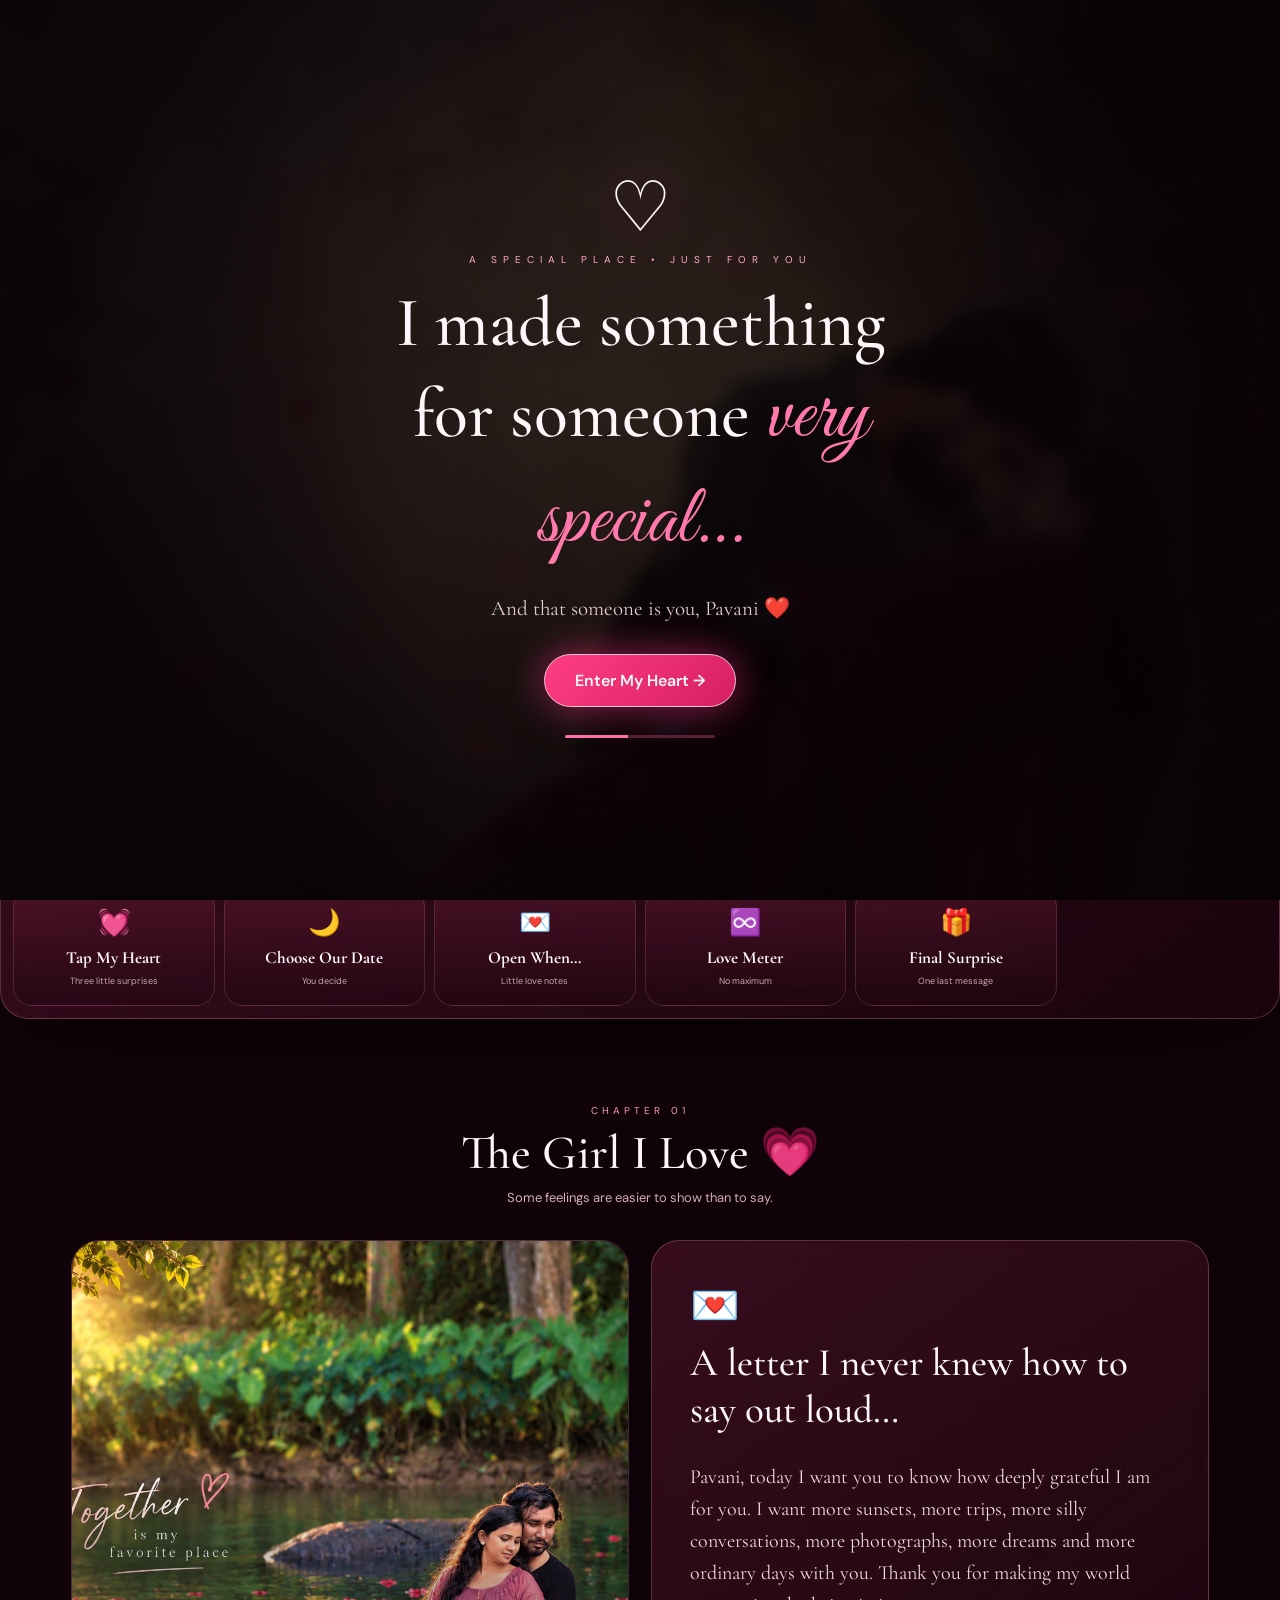
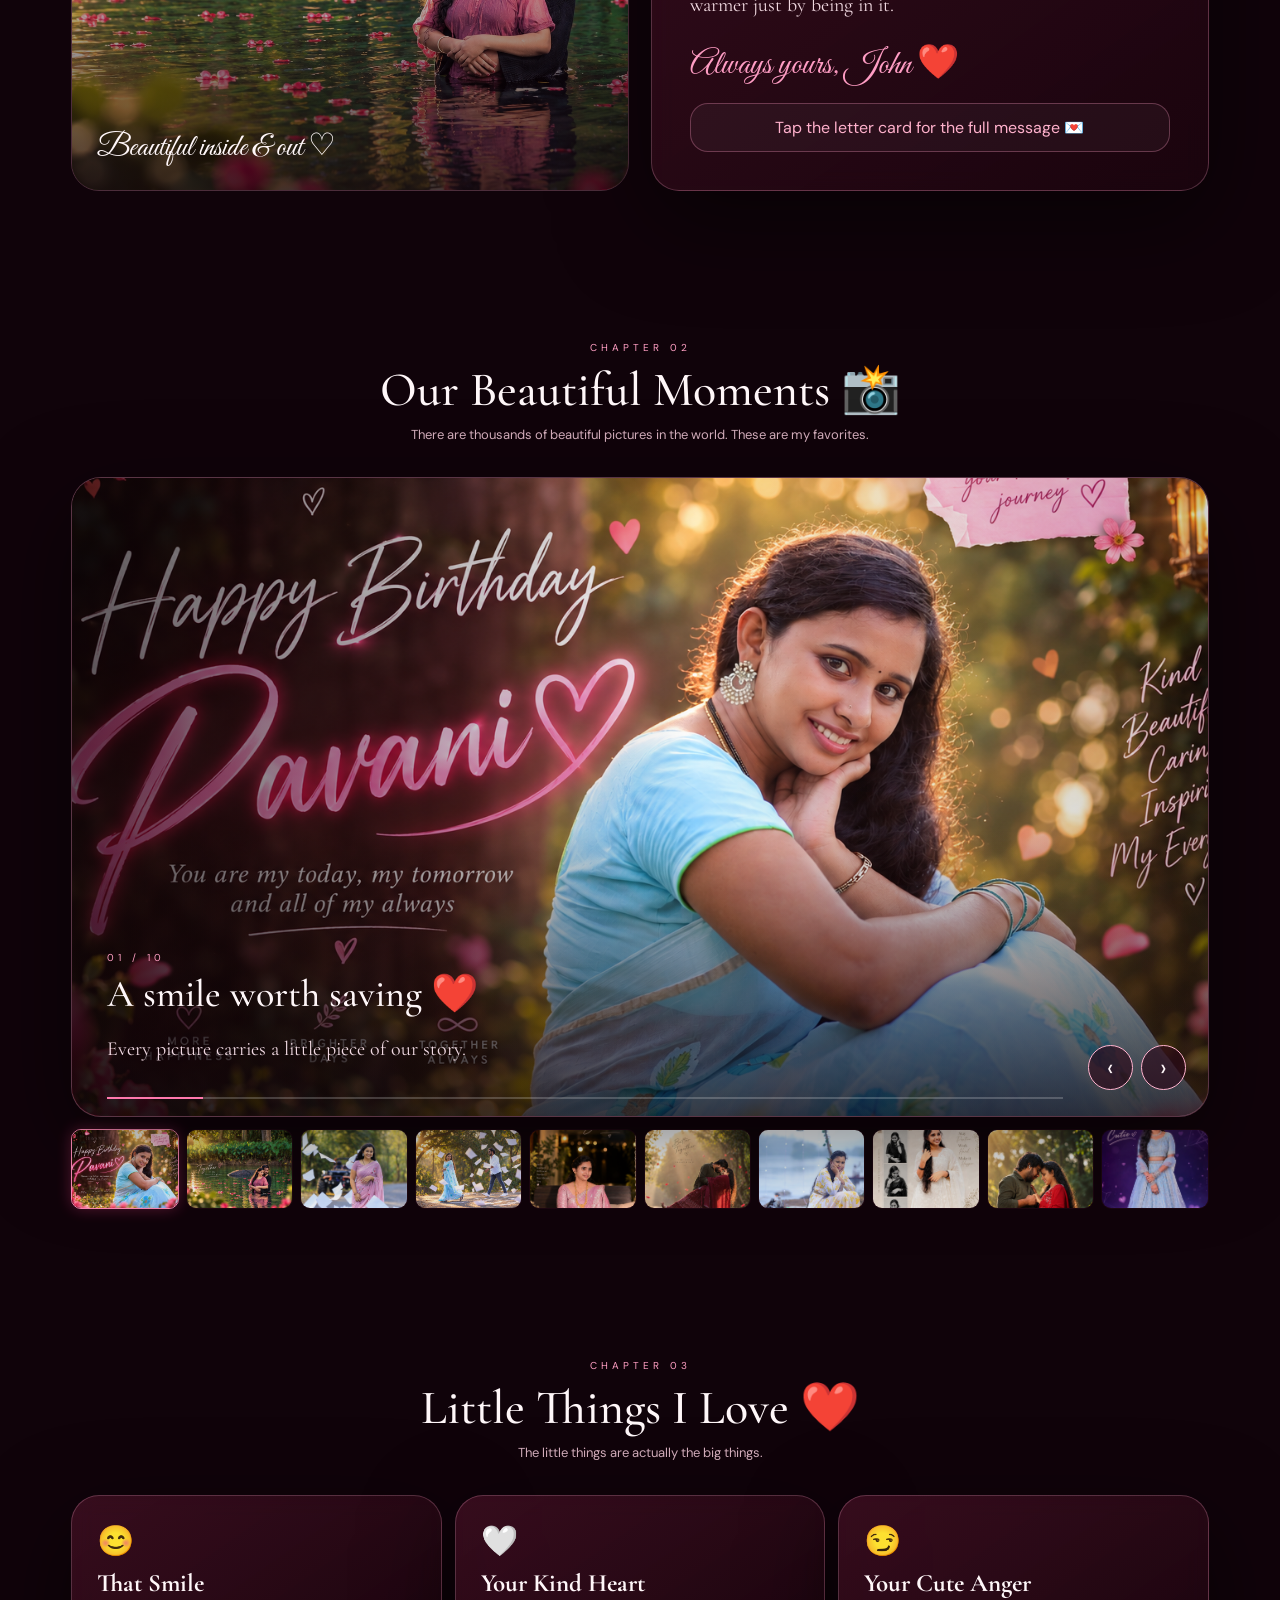
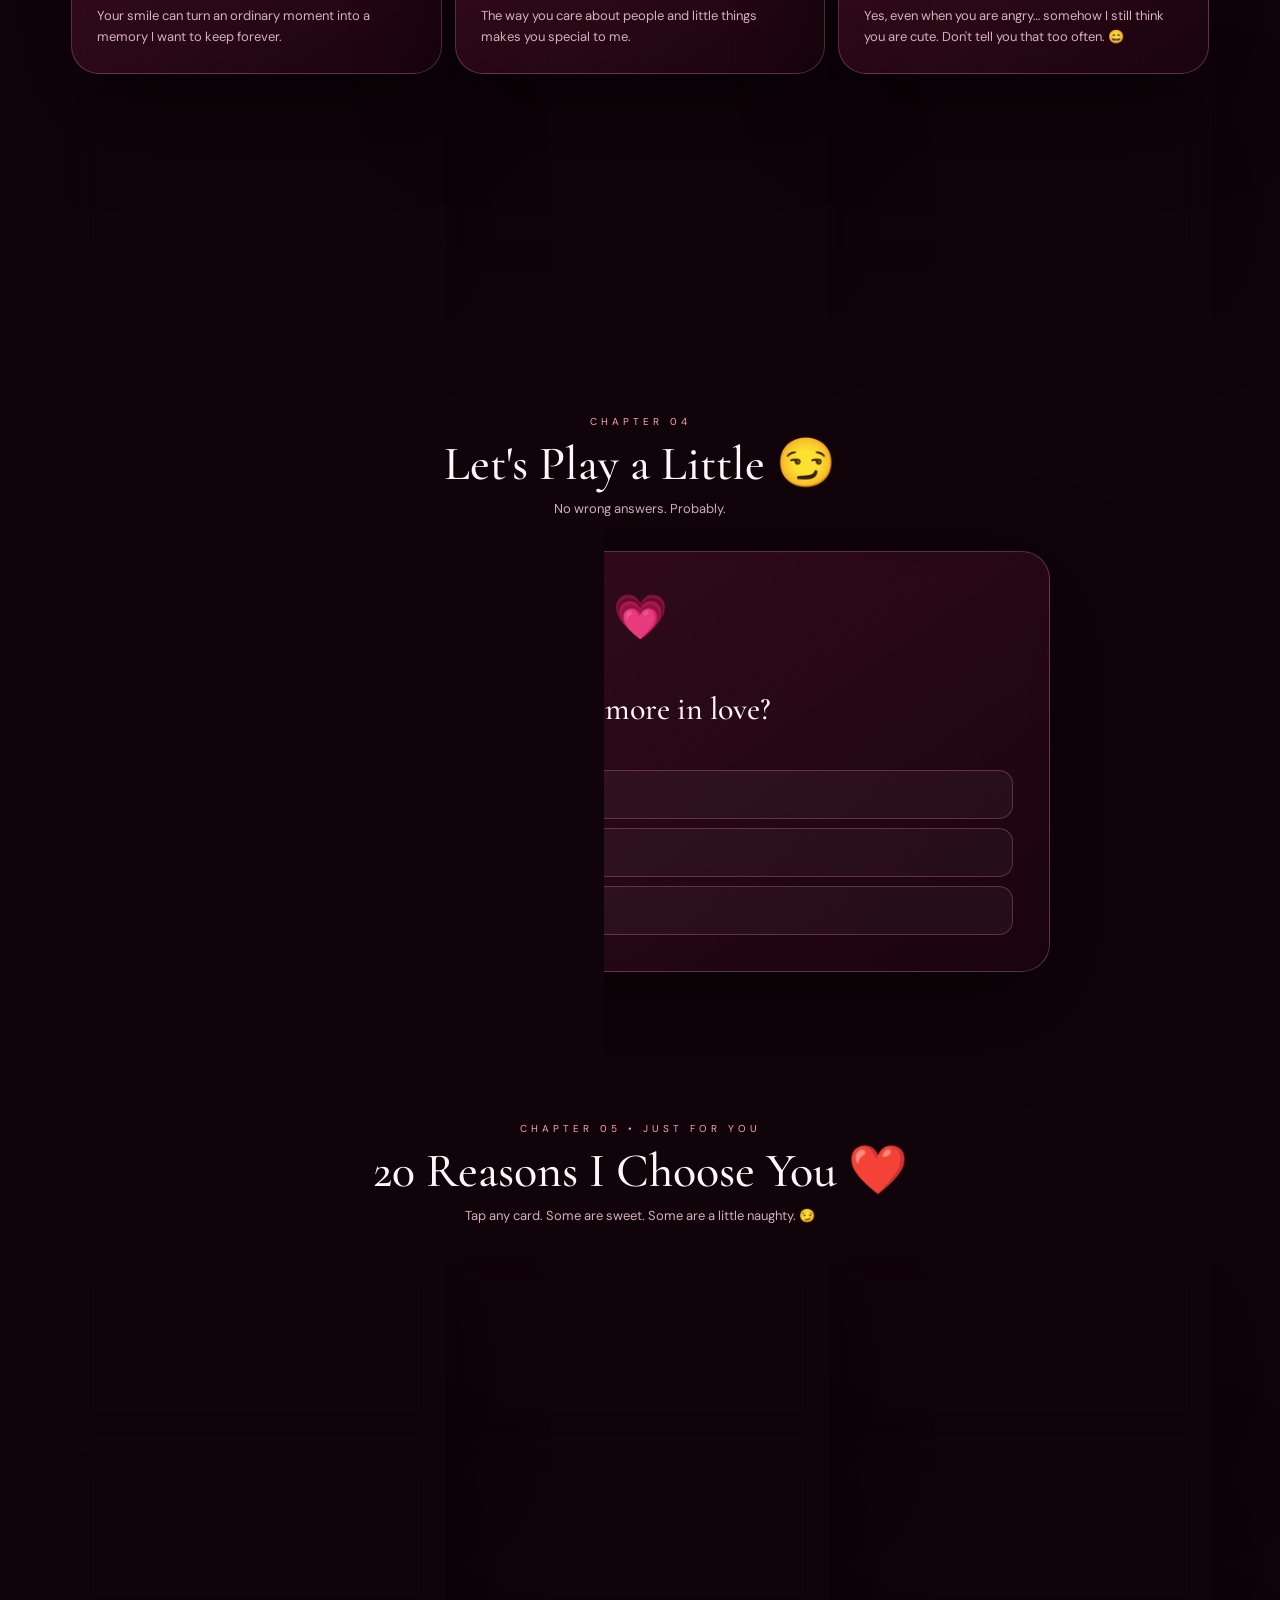
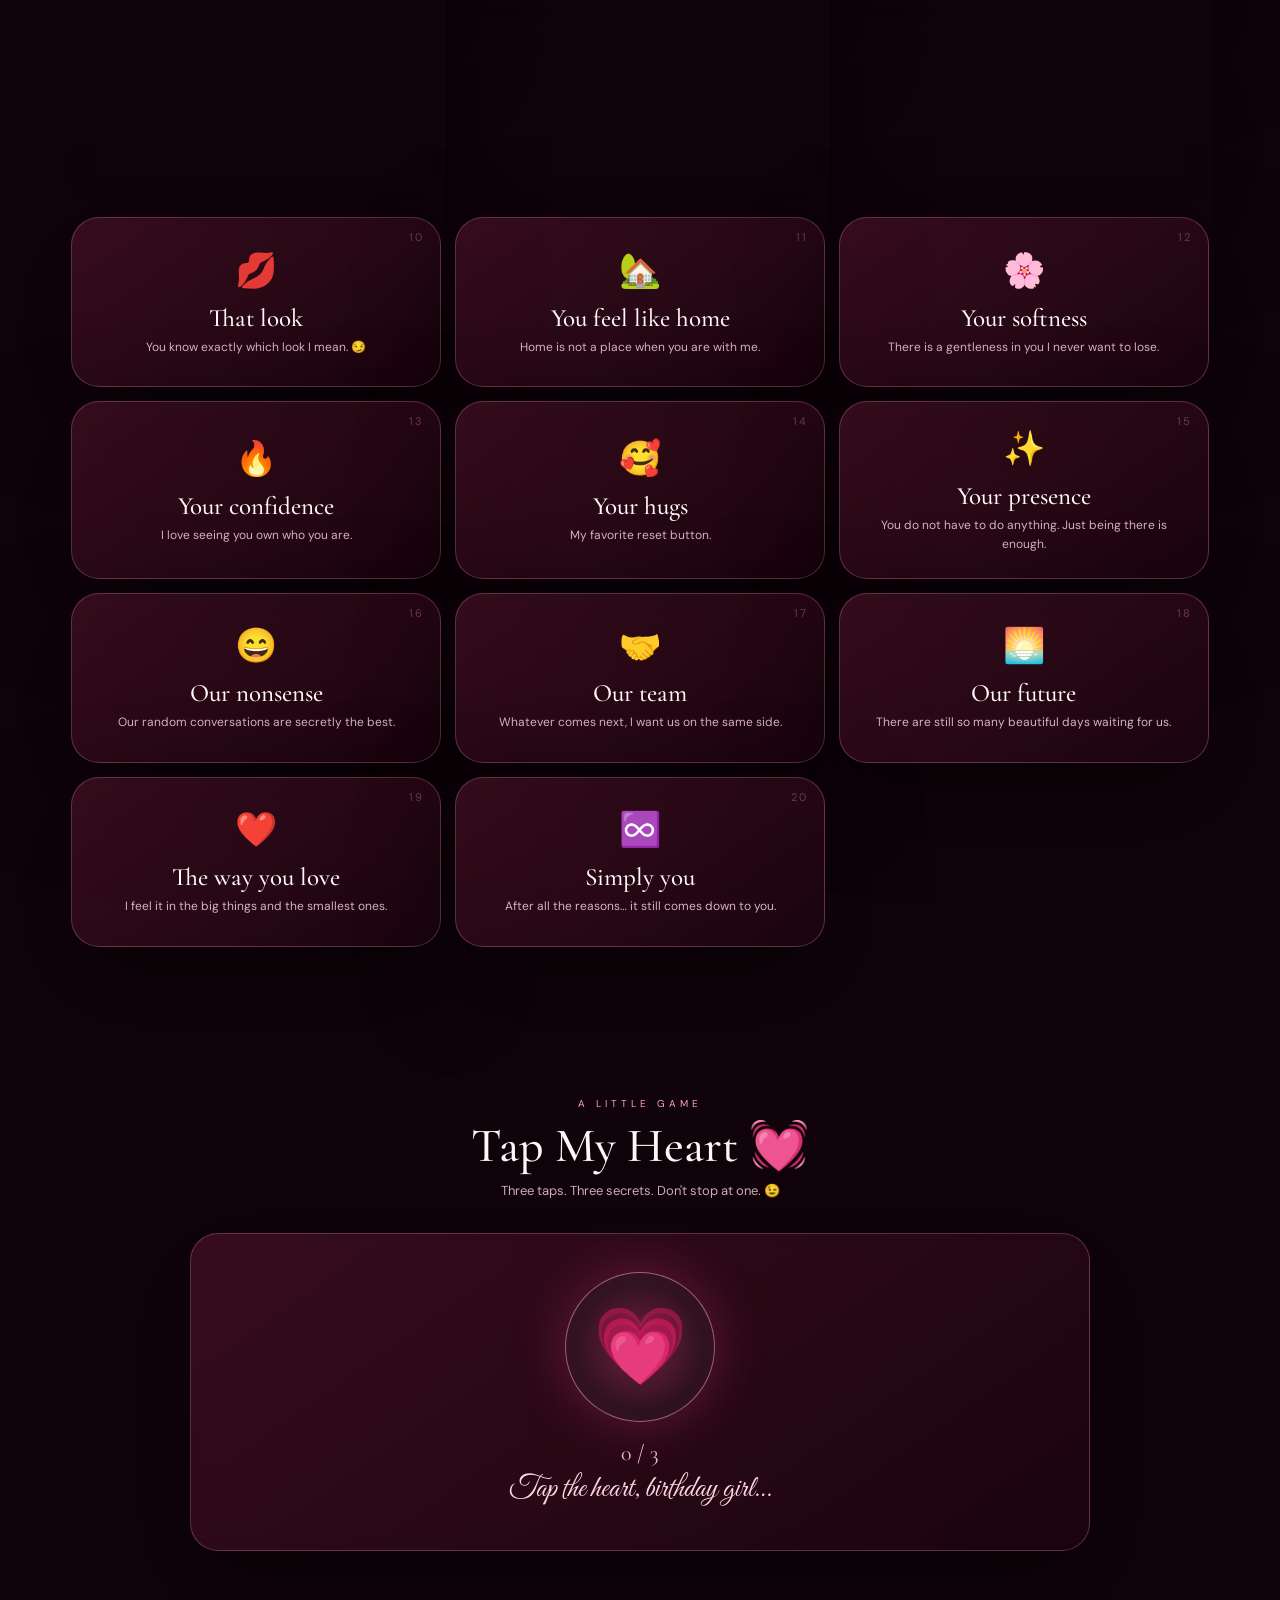
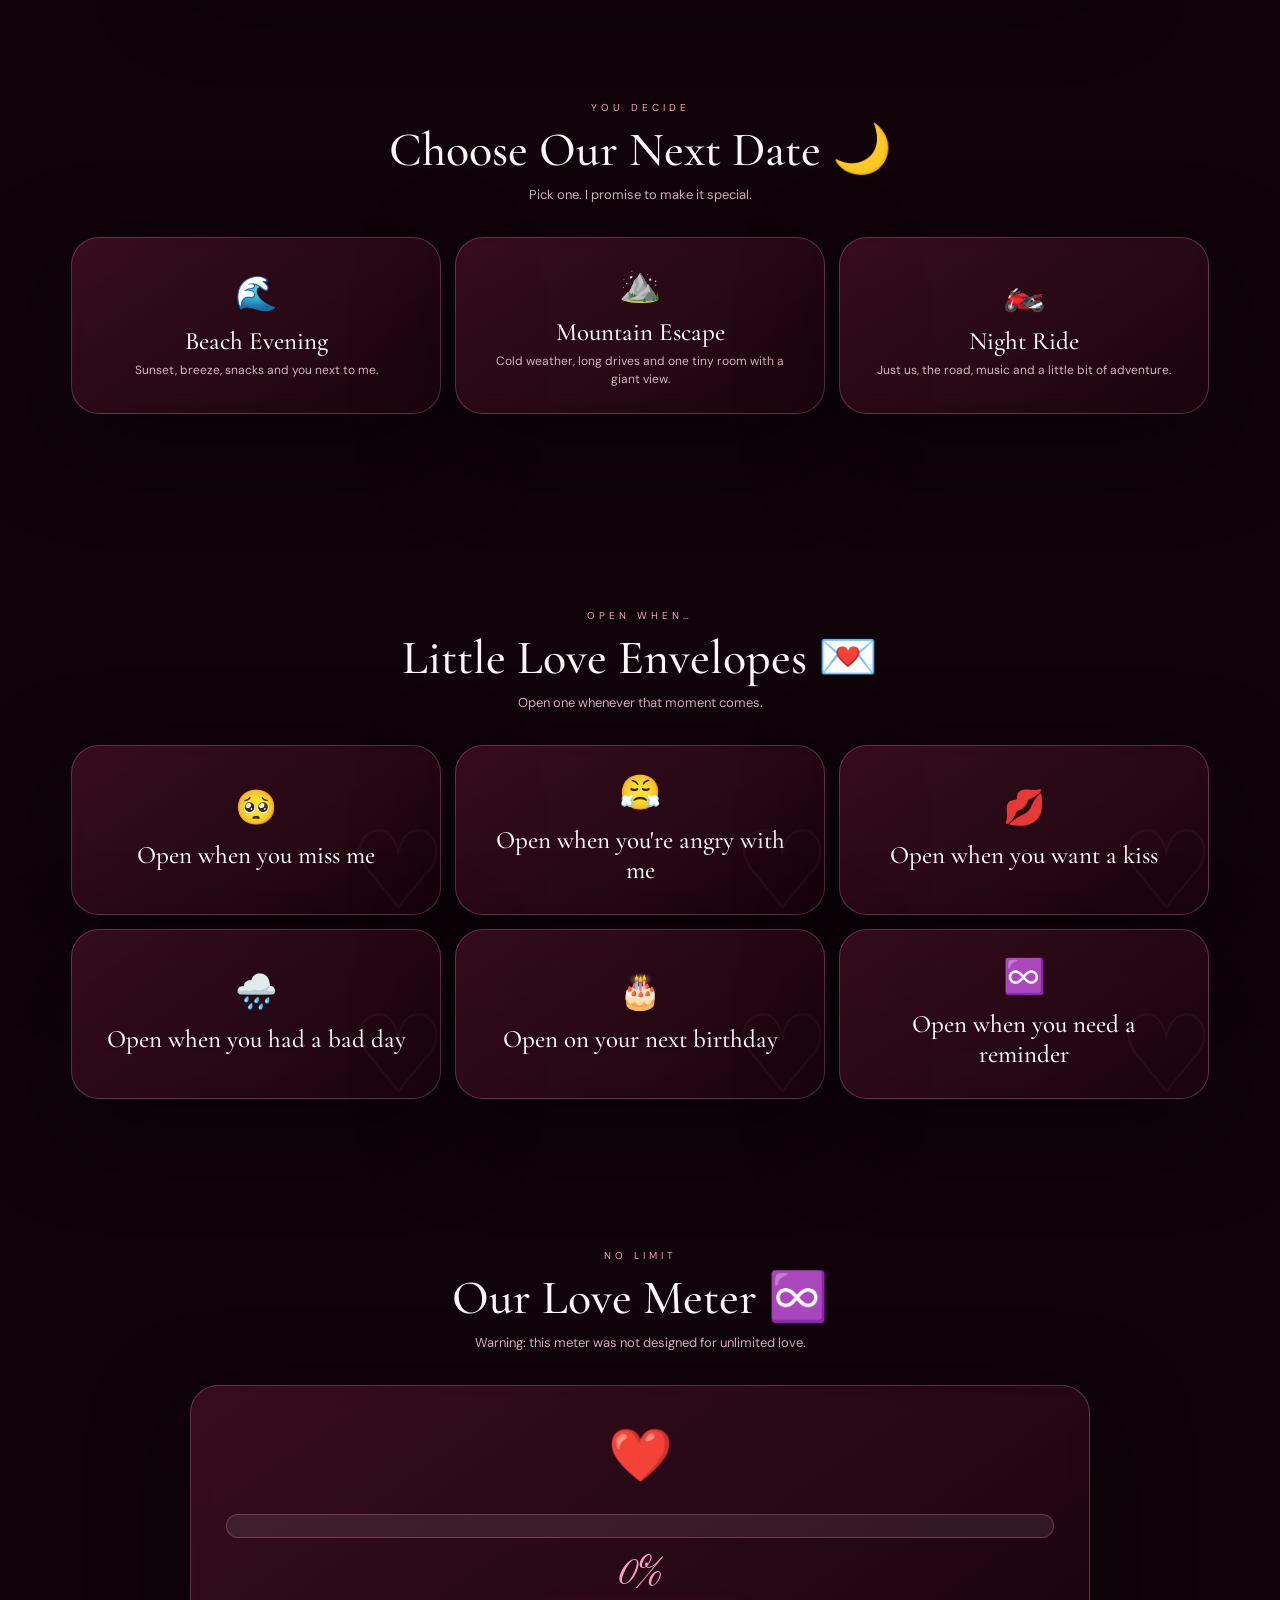
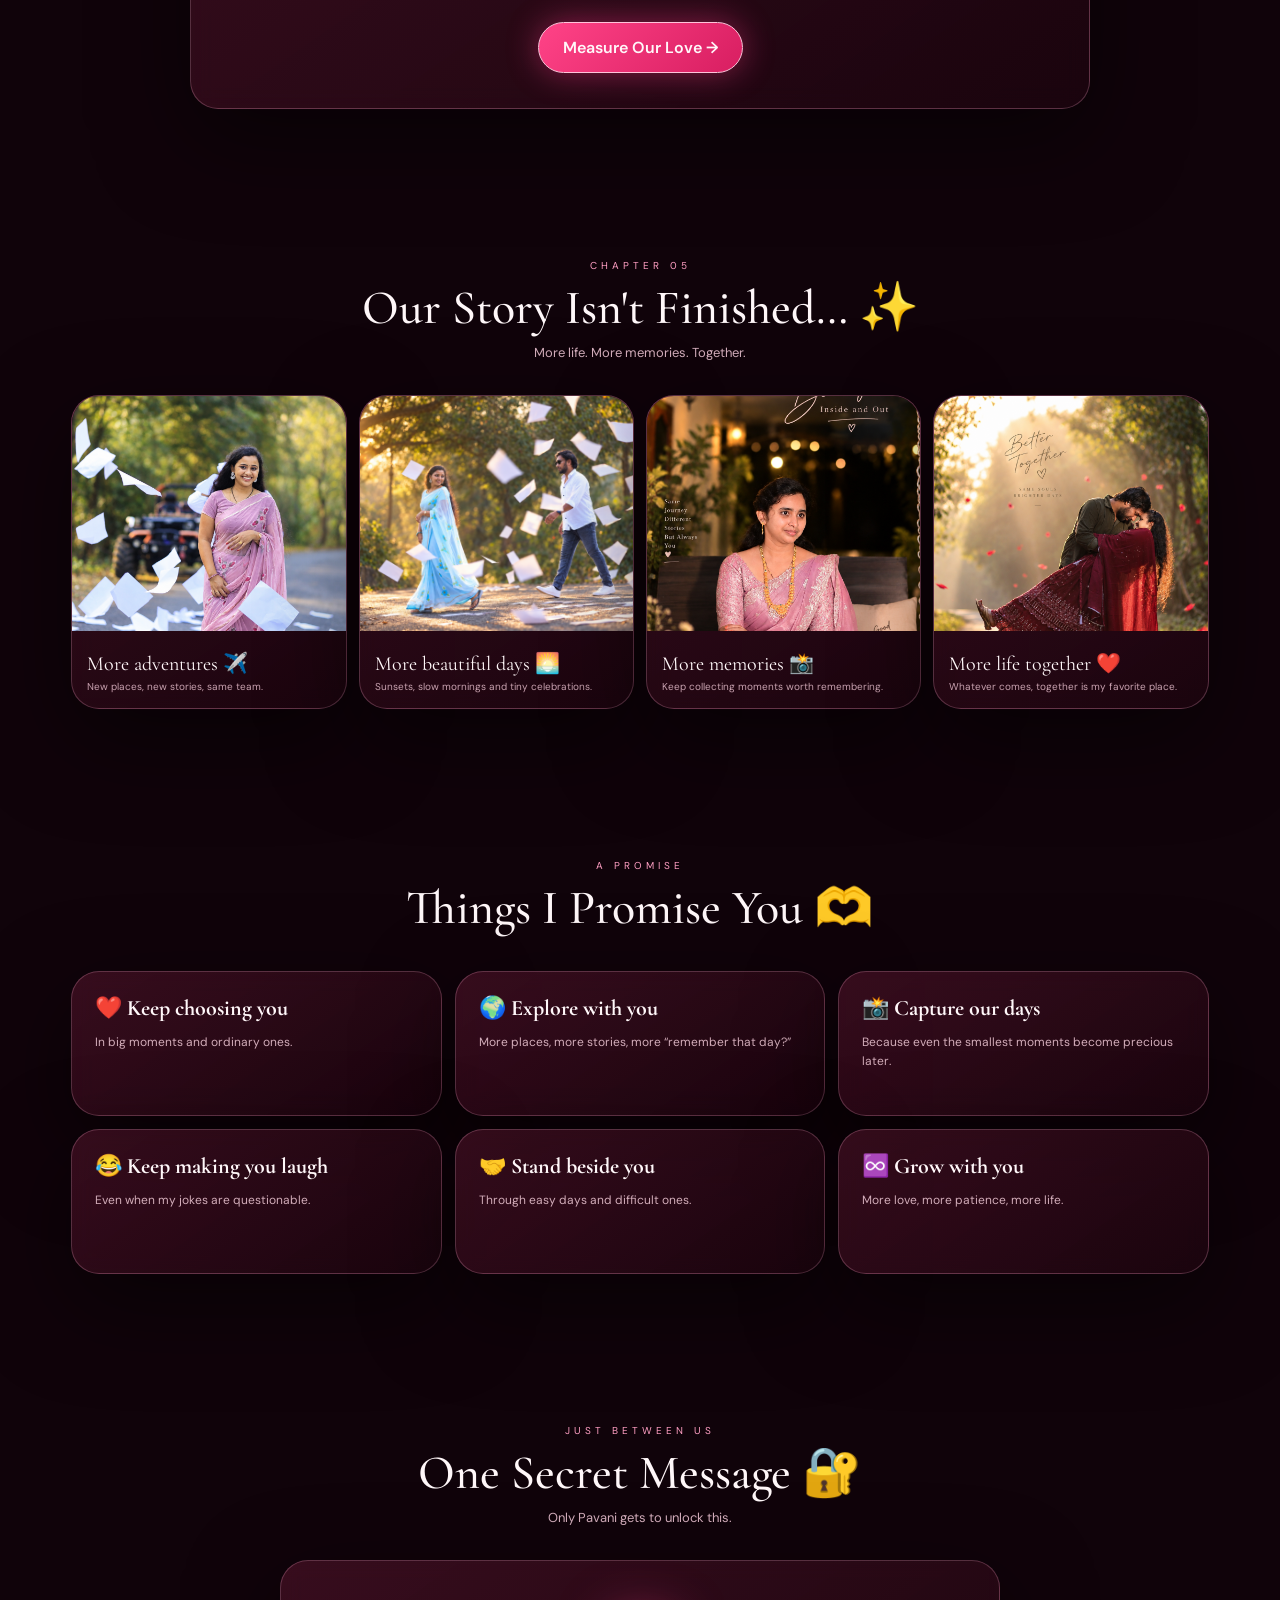
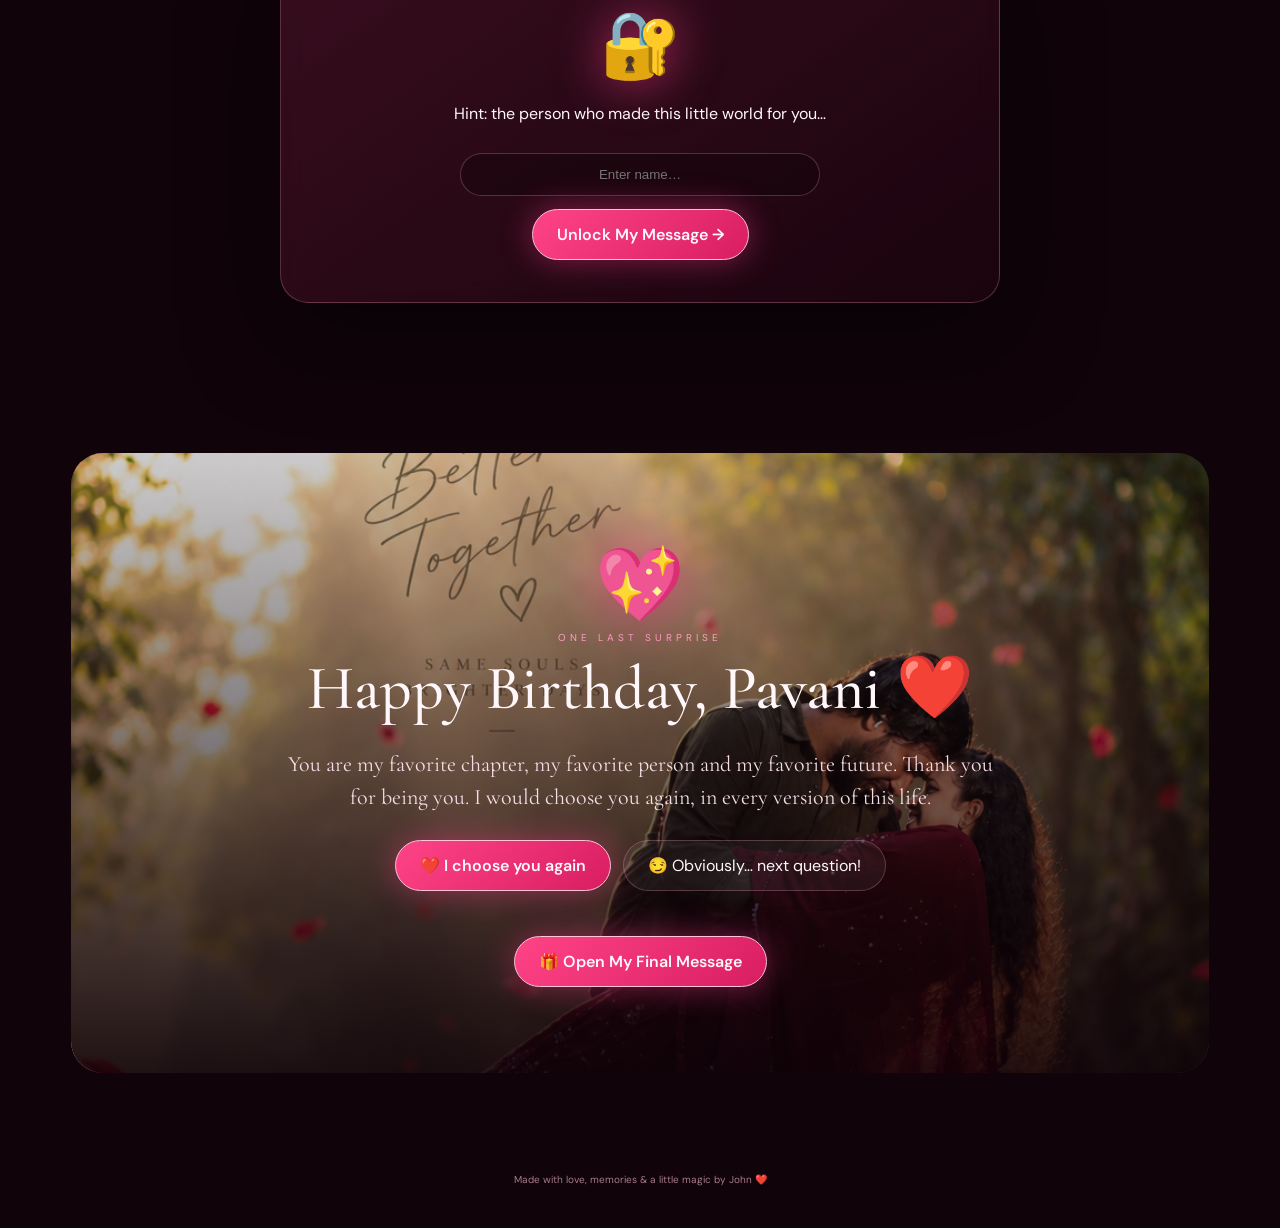
==== index.html @ 0f0debde "Improve tenth memory photo framing" ====
<!doctype html>
<html lang="en">
<head>
<meta charset="utf-8">
<meta name="viewport" content="width=device-width,initial-scale=1,viewport-fit=cover">
<meta name="theme-color" content="#18040d">
<title>Happy Birthday Pavani ❤️</title>
<style>
@import url('https://fonts.googleapis.com/css2?family=Cormorant+Garamond:wght@400;500;600;700&family=DM+Sans:wght@400;500;600&family=Great+Vibes&display=swap');
:root{--bg:#10030a;--wine:#240711;--wine2:#4d1028;--rose:#ff4d91;--pink:#ff91ba;--cream:#fff7f9;--muted:#d9b6c4;--gold:#f7ddc8;--line:rgba(255,170,205,.25);--glass:rgba(40,7,22,.62);--shadow:0 30px 90px rgba(0,0,0,.5)}
*{box-sizing:border-box}html{scroll-behavior:smooth}body{margin:0;background:var(--bg);color:var(--cream);font-family:'DM Sans',sans-serif;overflow-x:hidden}button{font:inherit;color:inherit;cursor:pointer}body:before{content:"";position:fixed;inset:0;z-index:-5;background:radial-gradient(circle at 70% 10%,rgba(255,73,145,.3),transparent 24%),radial-gradient(circle at 15% 70%,rgba(132,18,61,.35),transparent 35%),linear-gradient(135deg,#10030a,#4a0c24 50%,#13040b)}
body:after{content:"";position:fixed;inset:0;z-index:-4;pointer-events:none;background:radial-gradient(circle at 20% 20%,rgba(255,255,255,.09),transparent 2%),radial-gradient(circle at 80% 40%,rgba(255,180,210,.08),transparent 2%);background-size:190px 190px,270px 270px}
.top{position:fixed;top:14px;left:0;right:0;z-index:100;display:flex;justify-content:space-between;align-items:center;padding:0 2.8vw;gap:10px}.pill{border:1px solid rgba(255,133,181,.42);background:rgba(25,4,13,.72);backdrop-filter:blur(18px);border-radius:999px;box-shadow:0 12px 40px rgba(0,0,0,.28)}.song{display:flex;align-items:center;gap:10px;padding:8px 14px;text-align:left}.play{width:38px;height:38px;border-radius:50%;display:grid;place-items:center;background:linear-gradient(135deg,#ff4d91,#ff9cc4);box-shadow:0 0 25px rgba(255,69,142,.55);font-size:12px}.song b,.made b{font-size:12px}.song small,.made small{display:block;color:#d3aebb;font-size:10px;margin-top:2px}.langs{padding:4px;display:flex}.lang{border:0;background:transparent;padding:9px 15px;border-radius:999px;color:#dcb9c6}.lang.on{background:linear-gradient(135deg,#fff,#ffd6e6);color:#66132f;box-shadow:0 2px 18px rgba(255,115,172,.45)}.made{padding:8px 13px;display:flex;align-items:center;gap:7px}
.intro{position:fixed;inset:0;z-index:200;display:grid;place-items:center;background:#090107;overflow:hidden;transition:opacity 1s,visibility 1s}.intro.hide{opacity:0;visibility:hidden;pointer-events:none}.intro-bg{position:absolute;inset:-5%;background:url('photo6.png') center/cover;filter:blur(8px) brightness(.38);transform:scale(1.08);opacity:.55}.intro:after{content:"";position:absolute;inset:0;background:radial-gradient(circle at 50% 45%,transparent,rgba(6,1,5,.88) 72%)}.intro-card{position:relative;z-index:2;text-align:center;width:min(620px,90%);padding:35px}.intro-heart{font-size:70px;filter:drop-shadow(0 0 30px rgba(255,61,136,.8));animation:pulse 1.7s infinite}.intro-kicker{letter-spacing:6px;text-transform:uppercase;color:#ffabc9;font-size:10px}.intro h1{font-family:'Cormorant Garamond';font-weight:500;font-size:clamp(38px,7vw,70px);margin:14px 0 4px}.intro h1 span{font-family:'Great Vibes';color:#ff79ad;font-size:1.2em}.intro p{font-family:'Cormorant Garamond';font-size:21px;color:#e5cbd5}.enter{border:1px solid #ffc1d9;background:linear-gradient(135deg,#ff3e83,#d51f61);border-radius:999px;padding:15px 30px;box-shadow:0 0 38px rgba(255,53,132,.55);font-weight:600;margin-top:12px}.loading{height:3px;width:150px;background:#542033;margin:28px auto 0;border-radius:10px;overflow:hidden}.loading i{display:block;width:42%;height:100%;background:#ff71a9;animation:load 1.8s ease-in-out infinite}
.hero{min-height:790px;position:relative;display:grid;grid-template-columns:1fr 1fr;align-items:center;max-width:1500px;margin:auto;padding:120px 6vw 70px;overflow:hidden}.hero-bg{position:absolute;inset:0;z-index:-1}.hero-bg img{position:absolute;right:-2%;top:0;width:64%;height:100%;object-fit:cover;object-position:center 20%;opacity:.75}.hero-bg:after{content:"";position:absolute;inset:0;background:linear-gradient(90deg,#13030b 7%,rgba(19,3,11,.94) 31%,rgba(19,3,11,.38) 64%,rgba(19,3,11,.55)),linear-gradient(0deg,#10030a 0%,transparent 45%)}.hero-copy{position:relative;z-index:2}.kicker{letter-spacing:5px;text-transform:uppercase;color:#ffabc9;font-size:10px;margin-bottom:20px}.hero h2{font-family:'Cormorant Garamond';font-size:clamp(58px,8vw,108px);font-weight:500;line-height:.78;margin:0}.hero h2 span{display:block;font-family:'Great Vibes';color:#ff72a9;font-size:1.08em;text-shadow:0 0 25px rgba(255,68,141,.45);margin-top:14px}.quote{font-family:'Cormorant Garamond';font-size:23px;line-height:1.45;max-width:540px;margin:28px 0;color:#f5e0e7}.tags{display:flex;flex-wrap:wrap;gap:19px;border-top:1px solid var(--line);padding-top:15px;max-width:560px;font-family:'Cormorant Garamond';font-size:16px}.tags b{color:#ff73aa}.hero-actions{display:flex;gap:12px;flex-wrap:wrap;margin-top:27px}.cta,.outline{border-radius:999px;padding:14px 24px}.cta{border:1px solid #ffc3da;background:linear-gradient(135deg,#ff4387,#d81e61);box-shadow:0 0 32px rgba(255,60,135,.45);font-weight:600}.outline{border:1px solid var(--line);background:rgba(255,255,255,.05)}.side-note{justify-self:end;align-self:end;margin-bottom:50px;font-family:'Great Vibes';font-size:43px;color:#ffb1ce;line-height:1.05;transform:rotate(-7deg);text-shadow:0 0 20px rgba(255,88,153,.4);max-width:250px}
.chapter{max-width:1240px;margin:auto;padding:75px 4vw}.chapter-head{text-align:center;margin-bottom:34px}.eyebrow{font-size:10px;letter-spacing:4px;text-transform:uppercase;color:#ff9fc3}.chapter h3{font-family:'Cormorant Garamond';font-weight:500;font-size:48px;margin:7px 0}.chapter-head p{color:#d5afbd;font-size:13px;margin:0}.glass{border:1px solid var(--line);background:linear-gradient(145deg,rgba(102,25,53,.46),rgba(29,5,15,.76));backdrop-filter:blur(12px);box-shadow:var(--shadow);border-radius:28px}
.navcards{max-width:1360px;margin:-42px auto 10px;position:relative;z-index:20;padding:12px;display:grid;grid-template-columns:repeat(6,1fr);gap:9px}.navcard{border:1px solid rgba(255,165,198,.17);background:linear-gradient(180deg,rgba(111,29,58,.4),rgba(32,6,17,.52));border-radius:19px;padding:16px 7px;min-height:112px;text-align:center;transition:.25s}.navcard:hover{transform:translateY(-5px);border-color:#ff88b5;box-shadow:0 0 28px rgba(255,66,139,.18)}.navcard i{display:block;font-style:normal;font-size:26px;margin-bottom:8px}.navcard strong{font-family:'Cormorant Garamond';font-size:17px;display:block}.navcard small{font-size:9px;color:#c9a3b2}
.story{display:grid;grid-template-columns:1fr 1fr;gap:22px}.story-img{min-height:500px;position:relative;overflow:hidden;border-radius:28px;border:1px solid var(--line)}.story-img img{width:100%;height:100%;object-fit:cover}.story-img:after{content:"";position:absolute;inset:0;background:linear-gradient(0deg,rgba(15,2,9,.78),transparent 55%)}.story-caption{position:absolute;left:25px;bottom:23px;z-index:2;font-family:'Great Vibes';font-size:31px}.letter{padding:38px;display:flex;flex-direction:column;justify-content:center}.letter .seal{font-size:40px}.letter h4{font-family:'Cormorant Garamond';font-size:39px;font-weight:500;margin:8px 0}.letter p{font-family:'Cormorant Garamond';font-size:20px;line-height:1.6;color:#f0d8e0}.signature{font-family:'Great Vibes';font-size:34px;color:#ff9dc4}.envelope{margin-top:16px;border:1px solid rgba(255,157,195,.3);background:rgba(255,255,255,.04);border-radius:18px;padding:13px;text-align:center;color:#ffb1cc}
.cinema{position:relative;min-height:640px;border-radius:30px;overflow:hidden;border:1px solid rgba(255,167,202,.3);background:#12040b;box-shadow:var(--shadow)}.cinema .slide{position:absolute;inset:0;opacity:0;transition:opacity 1.2s}.cinema .slide.active{opacity:1}.slide img{width:100%;height:100%;object-fit:cover;transform:scale(1.04);transition:transform 7s}.slide.active img{transform:scale(1.12)}.slide:after{content:"";position:absolute;inset:0;background:linear-gradient(90deg,rgba(10,1,6,.66),transparent 55%,rgba(10,1,6,.18)),linear-gradient(0deg,rgba(8,1,5,.75),transparent 45%)}.slide-copy{position:absolute;left:35px;bottom:35px;z-index:3;max-width:560px}.slide-copy .num{font-size:10px;letter-spacing:4px;color:#ff9fc3}.slide-copy h4{font-family:'Cormorant Garamond';font-size:38px;font-weight:500;margin:7px 0}.slide-copy p{font-family:'Cormorant Garamond';font-size:20px;color:#efd8e1}.cinema-nav{position:absolute;right:22px;bottom:26px;z-index:4;display:flex;gap:8px}.arrow{width:45px;height:45px;border-radius:50%;border:1px solid #ffb3ce;background:rgba(42,7,23,.65);font-size:24px}.progress{position:absolute;left:35px;right:145px;bottom:17px;height:2px;background:rgba(255,255,255,.2);z-index:4}.progress i{display:block;height:100%;width:10%;background:#ff78ad;transition:width .4s}.thumbs{display:grid;grid-template-columns:repeat(10,1fr);gap:7px;margin-top:12px}.thumbs button{padding:0;border:1px solid transparent;border-radius:10px;overflow:hidden;background:#1d0711;height:80px}.thumbs button.on{border-color:#ff8bb7;box-shadow:0 0 15px rgba(255,72,143,.3)}.thumbs img{width:100%;height:100%;object-fit:cover}
.tiles{display:grid;grid-template-columns:repeat(3,1fr);gap:13px}.tile{padding:25px;min-height:175px;transition:.25s}.tile:hover{transform:translateY(-5px);border-color:#ff8bb7}.tile .icon{font-size:30px}.tile h4{font-family:'Cormorant Garamond';font-size:25px;margin:8px 0}.tile p{color:#d7b0bd;font-size:13px;line-height:1.6;margin:0}
.future{display:grid;grid-template-columns:repeat(4,1fr);gap:12px}.future-card{overflow:hidden}.future-card img{width:100%;height:235px;object-fit:cover}.future-card div{padding:15px;font-family:'Cormorant Garamond';font-size:20px}.future-card small{display:block;font-family:'DM Sans';font-size:10px;color:#c9a2b0;margin-top:4px}
.quiz{max-width:820px;margin:auto;padding:36px;text-align:center}.quiz h4{font-family:'Cormorant Garamond';font-size:32px;font-weight:500}.answers{display:grid;gap:9px}.answers button{border:1px solid rgba(255,153,192,.25);background:rgba(255,255,255,.04);padding:13px;border-radius:14px;text-align:left}.answers button:hover{background:rgba(255,60,135,.13);border-color:#ff81b1}.result{display:none;margin-top:18px;color:#ffadc9;font-family:'Cormorant Garamond';font-size:22px}
.promise{display:grid;grid-template-columns:repeat(3,1fr);gap:13px}.promise-card{padding:23px;min-height:145px}.promise-card b{font-family:'Cormorant Garamond';font-size:22px}.promise-card p{font-size:12px;line-height:1.6;color:#d3adba}
.secret{max-width:720px;margin:auto;padding:42px;text-align:center}.lock{font-size:65px;filter:drop-shadow(0 0 25px rgba(255,61,138,.65));animation:pulse 1.7s infinite}.secret input{width:min(360px,100%);padding:13px 16px;border-radius:999px;border:1px solid var(--line);background:rgba(0,0,0,.25);color:white;text-align:center;outline:none;margin:13px 0}.secret-msg{display:none;margin-top:20px;font-family:'Great Vibes';font-size:34px;color:#ff9fc5}
.final{min-height:620px;position:relative;overflow:hidden;display:grid;place-items:center;text-align:center;background:url('photo6.png') center/cover;border-radius:32px}.final:after{content:"";position:absolute;inset:0;background:linear-gradient(180deg,rgba(8,1,5,.2),rgba(12,1,7,.9))}.final-content{position:relative;z-index:2;padding:30px;max-width:780px}.final-heart{font-size:72px;animation:pulse 1.6s infinite;filter:drop-shadow(0 0 30px rgba(255,61,139,.7))}.final h3{font-size:62px}.final p{font-family:'Cormorant Garamond';font-size:22px;line-height:1.5;color:#f5dee6}.footer{text-align:center;color:#a77b8c;font-size:10px;padding:25px 0 42px}
.modal{position:fixed;inset:0;z-index:180;background:rgba(5,1,4,.86);backdrop-filter:blur(12px);display:none;place-items:center;padding:16px}.modal.show{display:grid}.modal-box{width:min(760px,100%);max-height:90vh;overflow:auto;padding:36px;border:1px solid rgba(255,159,198,.42);border-radius:28px;background:linear-gradient(145deg,#5a1731,#1f0610);box-shadow:0 40px 120px rgba(0,0,0,.75);position:relative}.close{position:absolute;right:15px;top:9px;border:0;background:transparent;font-size:30px}.modal-box h3{font-family:'Cormorant Garamond';font-size:43px;font-weight:500;margin:8px 0}.modal-box p{font-family:'Cormorant Garamond';font-size:20px;line-height:1.6;color:#f1d9e1}.modal-photo{width:100%;max-height:66vh;object-fit:contain;border-radius:18px;border:1px solid var(--line)}
.petal{position:fixed;bottom:-35px;z-index:5;pointer-events:none;color:#ff6fa8;opacity:0;animation:float linear infinite;text-shadow:0 0 12px rgba(255,70,140,.45)}.spark{position:fixed;width:4px;height:4px;border-radius:50%;background:#ffd5e3;z-index:2;pointer-events:none;opacity:.5;animation:spark 4s ease-in-out infinite}
@keyframes pulse{50%{transform:scale(1.08)}}@keyframes load{50%{transform:translateX(220%)}}@keyframes float{0%{transform:translateY(0) rotate(0);opacity:0}12%{opacity:.85}100%{transform:translateY(-115vh) translateX(80px) rotate(360deg);opacity:0}}@keyframes spark{50%{opacity:1;transform:scale(1.8)}}
@media(max-width:1000px){.hero{grid-template-columns:1fr;min-height:720px}.hero-bg img{width:100%;opacity:.5}.hero-bg:after{background:linear-gradient(90deg,rgba(16,3,10,.9),rgba(16,3,10,.45)),linear-gradient(0deg,#10030a,transparent 60%)}.hero-copy{text-align:center}.quote,.tags{margin-left:auto;margin-right:auto}.tags{justify-content:center}.hero-actions{justify-content:center}.side-note{display:none}.navcards{grid-template-columns:repeat(3,1fr)}.story{grid-template-columns:1fr}.future{grid-template-columns:repeat(2,1fr)}.thumbs{grid-template-columns:repeat(5,1fr)}}
@media(max-width:650px){.top{top:8px;padding:0 7px}.song{padding:7px}.song b,.song small,.made b,.made small{display:none}.langs{margin:auto}.lang{padding:8px 9px}.made{padding:8px}.hero{padding:105px 20px 55px;min-height:700px}.hero h2{font-size:60px}.quote{font-size:19px}.chapter{padding:55px 16px}.chapter h3{font-size:39px}.navcards{grid-template-columns:repeat(2,1fr);margin-top:-24px}.navcard{min-height:100px}.cinema{min-height:570px}.slide-copy{left:20px;right:20px;bottom:42px}.slide-copy h4{font-size:31px}.slide-copy p{font-size:18px}.progress{left:20px;right:20px;bottom:13px}.cinema-nav{right:18px;bottom:22px}.thumbs{gap:5px}.thumbs button{height:62px}.tiles,.promise{grid-template-columns:1fr}.future{grid-template-columns:1fr}.story-img{min-height:410px}.letter{padding:27px}.final{min-height:580px}.final h3{font-size:45px}.final p{font-size:19px}.modal-box{padding:29px 22px}.intro-card{padding:20px}.intro h1{font-size:45px}}

/* Interactive love experience */
.interactive-grid{display:grid;grid-template-columns:repeat(3,1fr);gap:14px}
.love-card,.date-card,.when-card{padding:24px;min-height:170px;position:relative;overflow:hidden;transition:.28s;cursor:pointer}
.love-card:hover,.date-card:hover,.when-card:hover{transform:translateY(-6px) scale(1.01);border-color:#ff8bb7;box-shadow:0 18px 45px rgba(255,55,130,.18)}
.love-card .big,.date-card .big,.when-card .big{font-size:34px}
.love-card h4,.date-card h4,.when-card h4{font-family:'Cormorant Garamond';font-size:25px;font-weight:500;margin:10px 0 5px}
.love-card p,.date-card p,.when-card p{color:#d8b2c0;font-size:12px;line-height:1.55;margin:0}
.reason-number{position:absolute;right:16px;top:12px;color:rgba(255,150,190,.35);font-size:11px;letter-spacing:2px}
.heart-stage{max-width:900px;margin:auto;padding:38px;text-align:center}
.tap-heart{width:150px;height:150px;border-radius:50%;border:1px solid rgba(255,176,207,.5);background:radial-gradient(circle,rgba(255,78,145,.34),rgba(255,255,255,.04) 60%);font-size:76px;box-shadow:0 0 55px rgba(255,56,135,.28);transition:.2s}
.tap-heart:active{transform:scale(.9)}
.heart-count{font-family:'Cormorant Garamond';font-size:22px;color:#ffb1cc;margin:18px 0 4px}
.heart-message{min-height:42px;font-family:'Great Vibes';font-size:30px;color:#ffd3e2}
.meter{max-width:900px;margin:auto;padding:35px;text-align:center}
.meter-track{height:24px;border-radius:999px;background:rgba(255,255,255,.08);border:1px solid rgba(255,159,198,.25);overflow:hidden;margin:25px 0 10px}
.meter-fill{height:100%;width:0;background:linear-gradient(90deg,#ff3d83,#ffb2ce,#fff);box-shadow:0 0 30px rgba(255,70,140,.6);transition:width 2.5s cubic-bezier(.2,.8,.2,1)}
.meter-value{font-family:'Great Vibes';font-size:42px;color:#ff9fc5}
.date-card.selected{border-color:#ffd0df;background:linear-gradient(145deg,rgba(255,70,140,.24),rgba(70,10,30,.8));box-shadow:0 0 35px rgba(255,67,140,.22)}
.when-card{min-height:150px}
.when-card:after{content:'♡';position:absolute;right:-8px;bottom:-22px;font-size:110px;color:rgba(255,255,255,.035);font-family:serif}
.when-reveal{display:none;margin-top:16px;padding:15px;border-radius:16px;background:rgba(255,255,255,.05);color:#f1d9e2;font-family:'Cormorant Garamond';font-size:19px;line-height:1.5}
.when-card.open .when-reveal{display:block;animation:fadeUp .4s ease}
.final-choice{margin:26px auto 0;display:flex;justify-content:center;gap:12px;flex-wrap:wrap}
.final-choice button{min-width:180px}
.choice-note{min-height:30px;margin-top:15px;color:#ffb0ca;font-family:'Great Vibes';font-size:29px}
@keyframes fadeUp{from{opacity:0;transform:translateY(10px)}to{opacity:1;transform:translateY(0)}}
@media(max-width:900px){.interactive-grid{grid-template-columns:repeat(2,1fr)}}
@media(max-width:650px){.interactive-grid{grid-template-columns:1fr}.heart-stage,.meter{padding:27px 18px}.tap-heart{width:125px;height:125px;font-size:62px}.final-choice button{width:100%}}

.slide.portrait{background:radial-gradient(circle at 50% 45%,#4b2455 0%,#170713 72%)}.slide.portrait img{object-fit:contain;transform:scale(1.01);padding:8px}.slide.portrait.active img{transform:scale(1.03)}.slide.portrait:after{background:linear-gradient(0deg,rgba(8,1,5,.78),transparent 42%)}
</style>
</head>
<body>

<div class="intro" id="intro">
 <div class="intro-bg"></div>
 <div class="intro-card">
  <div class="intro-heart">♡</div>
  <div class="intro-kicker">A special place • just for you</div>
  <h1>I made something for someone <span>very special…</span></h1>
  <p>And that someone is you, Pavani ❤️</p>
  <button class="enter" onclick="enterExperience()">Enter My Heart →</button>
  <div class="loading"><i></i></div>
 </div>
</div>

<div class="top">
 <button class="pill song" onclick="toggleSong()"><span class="play" id="playIcon">▶</span><span><b data-en="Play Our Song 🎵" data-te="మన పాట ప్లే చెయ్యి 🎵">Play Our Song 🎵</b><small data-en="Tap to start the melody" data-te="మెలోడీ కోసం ట్యాప్ చెయ్యి">Tap to start the melody</small></span></button>
 <div class="pill langs"><button class="lang on" id="en" onclick="setLang('en')">🇬🇧 English</button><button class="lang" id="te" onclick="setLang('te')">🇮🇳 తెలుగు</button></div>
 <div class="pill made">💗 <span><b>Made with ♡</b><small>John ❤️</small></span></div>
</div>
<div id="decor"></div>

<section class="hero" id="home">
 <div class="hero-bg"><img src="photo1.png" alt=""></div>
 <div class="hero-copy">
  <div class="kicker" data-en="A special place • just for you" data-te="ఒక ప్రత్యేకమైన ప్రపంచం • నీ కోసం">A special place • just for you</div>
  <h2>Happy Birthday <span>Pavani ♡</span></h2>
  <p class="quote" data-en="“You are my today, my tomorrow and all of my always…”" data-te="“నువ్వే నా ఈ రోజు, నా రేపు… నా జీవితాంతం నా ఎప్పటికీ.”">“You are my today, my tomorrow and all of my always…”</p>
  <div class="tags"><span>Beautiful <b>♡</b></span><span>Kind <b>♡</b></span><span>Caring <b>♡</b></span><span>My Everything <b>♡</b></span></div>
  <div class="hero-actions"><button class="cta" onclick="document.getElementById('story').scrollIntoView({behavior:'smooth'})">♡ <span data-en="Start Our Story →" data-te="మన కథ మొదలు పెడదాం →">Start Our Story →</span></button><button class="outline" onclick="document.getElementById('moments').scrollIntoView({behavior:'smooth'})">📸 <span data-en="Our Moments" data-te="మన జ్ఞాపకాలు">Our Moments</span></button></div>
 </div>
 <div class="side-note">You make<br>life beautiful ♡</div>
</section>

<div class="navcards glass" id="explore">
 <button class="navcard" onclick="openModal('letter')"><i>💌</i><strong data-en="A Letter for You" data-te="నీ కోసం ఒక లెటర్">A Letter for You</strong><small data-en="From my heart" data-te="నా మనసులో నుంచి">From my heart</small></button>
 <button class="navcard" onclick="document.getElementById('moments').scrollIntoView({behavior:'smooth'})"><i>🖼️</i><strong data-en="Our Moments" data-te="మన జ్ఞాపకాలు">Our Moments</strong><small data-en="Beautiful memories" data-te="అందమైన జ్ఞాపకాలు">Beautiful memories</small></button>
 <button class="navcard" onclick="document.getElementById('little').scrollIntoView({behavior:'smooth'})"><i>💗</i><strong data-en="Little Things" data-te="చిన్న విషయాలు">Little Things</strong><small data-en="I love about you" data-te="నీలో నాకు నచ్చేవి">I love about you</small></button>
 <button class="navcard" onclick="document.getElementById('quiz').scrollIntoView({behavior:'smooth'})"><i>💬</i><strong data-en="Fun Questions" data-te="ఫన్ ప్రశ్నలు">Fun Questions</strong><small data-en="Let's play" data-te="ఆడుకుందాం">Let's play</small></button>
 <button class="navcard" onclick="document.getElementById('future').scrollIntoView({behavior:'smooth'})"><i>✈️</i><strong data-en="Our Future" data-te="మన భవిష్యత్తు">Our Future</strong><small data-en="Dreams together" data-te="కలిసి కనే కలలు">Dreams together</small></button>
 <button class="navcard" onclick="document.getElementById('reasons').scrollIntoView({behavior:'smooth'})"><i>💌</i><strong data-en="20 Reasons" data-te="20 కారణాలు">20 Reasons</strong><small data-en="Why I choose you" data-te="నిన్నే ఎందుకు ఎంచుకుంటానంటే">Why I choose you</small></button>
 <button class="navcard" onclick="document.getElementById('heart').scrollIntoView({behavior:'smooth'})"><i>💓</i><strong data-en="Tap My Heart" data-te="నా హార్ట్ ట్యాప్ చెయ్యి">Tap My Heart</strong><small data-en="Three little surprises" data-te="మూడు చిన్న సర్ప్రైజులు">Three little surprises</small></button>
 <button class="navcard" onclick="document.getElementById('date').scrollIntoView({behavior:'smooth'})"><i>🌙</i><strong data-en="Choose Our Date" data-te="మన డేట్ ఎంచుకో">Choose Our Date</strong><small data-en="You decide" data-te="నువ్వే డిసైడ్ చెయ్యి">You decide</small></button>
 <button class="navcard" onclick="document.getElementById('when').scrollIntoView({behavior:'smooth'})"><i>💌</i><strong data-en="Open When…" data-te="ఎప్పుడు ఓపెన్ చేయాలి…">Open When…</strong><small data-en="Little love notes" data-te="చిన్న ప్రేమ మాటలు">Little love notes</small></button>
 <button class="navcard" onclick="document.getElementById('meter').scrollIntoView({behavior:'smooth'})"><i>♾️</i><strong data-en="Love Meter" data-te="లవ్ మీటర్">Love Meter</strong><small data-en="No maximum" data-te="మ్యాక్సిమమ్ లేదు">No maximum</small></button>
<button class="navcard" onclick="document.getElementById('final').scrollIntoView({behavior:'smooth'})"><i>🎁</i><strong data-en="Final Surprise" data-te="చివరి సర్ప్రైజ్">Final Surprise</strong><small data-en="One last message" data-te="ఒక చివరి మెసేజ్">One last message</small></button>
</div>

<section class="chapter" id="story">
 <div class="chapter-head"><div class="eyebrow">CHAPTER 01</div><h3 data-en="The Girl I Love 💗" data-te="నేను ప్రేమించే అమ్మాయి 💗">The Girl I Love 💗</h3><p data-en="Some feelings are easier to show than to say." data-te="కొన్ని భావాలను చెప్పడం కంటే చూపించడం సులభం.">Some feelings are easier to show than to say.</p></div>
 <div class="story">
  <div class="story-img"><img src="photo2.png" alt="Pavani"><div class="story-caption">Beautiful inside & out ♡</div></div>
  <div class="letter glass">
   <div class="seal">💌</div><h4 data-en="A letter I never knew how to say out loud…" data-te="నోటితో చెప్పలేకపోయిన ఒక లెటర్…">A letter I never knew how to say out loud…</h4>
   <p data-en="Pavani, today I want you to know how deeply grateful I am for you. I want more sunsets, more trips, more silly conversations, more photographs, more dreams and more ordinary days with you. Thank you for making my world warmer just by being in it." data-te="పవని, నువ్వు నా జీవితంలో ఉన్నందుకు నేను ఎంత గ్రేట్‌ఫుల్‌గా ఉన్నానో ఈ రోజు చెప్పాలనుంది. ఇంకా ఎన్నో సన్‌సెట్స్, ట్రిప్స్, చిన్న చిన్న అల్లరి మాటలు, ఫోటోలు, కలలు… నీతోనే కావాలి. నువ్వు నా ప్రపంచంలో ఉన్నందుకే అది ఇంకా అందంగా మారింది. థ్యాంక్యూ.">Pavani, today I want you to know how deeply grateful I am for you. I want more sunsets, more trips, more silly conversations, more photographs, more dreams and more ordinary days with you. Thank you for making my world warmer just by being in it.</p>
   <div class="signature">Always yours, John ❤️</div><div class="envelope" data-en="Tap the letter card for the full message 💌" data-te="పూర్తి మెసేజ్ కోసం ఈ లెటర్‌ను ట్యాప్ చెయ్యి 💌">Tap the letter card for the full message 💌</div>
  </div>
 </div>
</section>

<section class="chapter" id="moments">
 <div class="chapter-head"><div class="eyebrow">CHAPTER 02</div><h3 data-en="Our Beautiful Moments 📸" data-te="మన అందమైన జ్ఞాపకాలు 📸">Our Beautiful Moments 📸</h3><p data-en="There are thousands of beautiful pictures in the world. These are my favorites." data-te="ప్రపంచంలో ఎన్నో అందమైన ఫోటోలు ఉన్నాయి. కానీ ఇవే నాకు ఫేవరెట్స్.">There are thousands of beautiful pictures in the world. These are my favorites.</p></div>
 <div class="cinema" id="cinema"></div>
 <div class="thumbs" id="thumbs"></div>
</section>

<section class="chapter" id="little">
 <div class="chapter-head"><div class="eyebrow">CHAPTER 03</div><h3 data-en="Little Things I Love ❤️" data-te="నీలో నాకు నచ్చే చిన్న విషయాలు ❤️">Little Things I Love ❤️</h3><p data-en="The little things are actually the big things." data-te="చిన్న విషయాలే నిజానికి పెద్ద విషయాలు.">The little things are actually the big things.</p></div>
 <div class="tiles">
  <div class="tile glass"><div class="icon">😊</div><h4 data-en="That Smile" data-te="ఆ చిరునవ్వు">That Smile</h4><p data-en="Your smile can turn an ordinary moment into a memory I want to keep forever." data-te="నీ చిరునవ్వు ఒక సాధారణ క్షణాన్ని కూడా జీవితాంతం దాచుకోవాలనిపించే జ్ఞాపకంగా మార్చేస్తుంది.">Your smile can turn an ordinary moment into a memory I want to keep forever.</p></div>
  <div class="tile glass"><div class="icon">🤍</div><h4 data-en="Your Kind Heart" data-te="నీ మంచి మనసు">Your Kind Heart</h4><p data-en="The way you care about people and little things makes you special to me." data-te="మనుషుల్ని, చిన్న విషయాల్ని నువ్వు కేర్ చేసే తీరు నిన్ను నాకు ప్రత్యేకంగా చేస్తుంది.">The way you care about people and little things makes you special to me.</p></div>
  <div class="tile glass"><div class="icon">😏</div><h4 data-en="Your Cute Anger" data-te="నీ క్యూట్ కోపం">Your Cute Anger</h4><p data-en="Yes, even when you are angry… somehow I still think you are cute. Don't tell you that too often. 😄" data-te="నువ్వు కోపంగా ఉన్నా… నాకు మాత్రం క్యూట్‌గానే కనిపిస్తావు. ఇది ఎక్కువసార్లు చెప్పను. 😄">Yes, even when you are angry… somehow I still think you are cute. Don't tell you that too often. 😄</p></div>
  <div class="tile glass"><div class="icon">🌸</div><h4 data-en="Your Strength" data-te="నీ బలం">Your Strength</h4><p data-en="I admire the way you keep going and keep bringing warmth into our world." data-te="ఎన్ని పరిస్థితులు వచ్చినా నువ్వు ముందుకు వెళ్లే తీరు నాకు చాలా ఇష్టం.">I admire the way you keep going and keep bringing warmth into our world.</p></div>
  <div class="tile glass"><div class="icon">😂</div><h4 data-en="Our Silly Moments" data-te="మన అల్లరి క్షణాలు">Our Silly Moments</h4><p data-en="Random laughs, teasing and nonsense conversations are some of my favorite parts of us." data-te="మన ర్యాండమ్ నవ్వులు, ఆటపట్టించుకోవడం, అర్థంలేని మాటలు… అవే నాకు ఇష్టమైన క్షణాలు.">Random laughs, teasing and nonsense conversations are some of my favorite parts of us.</p></div>
  <div class="tile glass"><div class="icon">♾️</div><h4 data-en="Just You" data-te="నువ్వు… నువ్వే">Just You</h4><p data-en="I don't need a perfect life. I want a real life with you — again and again." data-te="పర్ఫెక్ట్ లైఫ్ అవసరం లేదు. నీతో నిజమైన జీవితమే కావాలి — మళ్లీ మళ్లీ.">I don't need a perfect life. I want a real life with you — again and again.</p></div>
 </div>
</section>

<section class="chapter" id="quiz">
 <div class="chapter-head"><div class="eyebrow">CHAPTER 04</div><h3 data-en="Let's Play a Little 😏" data-te="కొంచెం అల్లరి చేద్దామా 😏">Let's Play a Little 😏</h3><p data-en="No wrong answers. Probably." data-te="తప్పు ఆన్సర్లు లేవు… బహుశా.">No wrong answers. Probably.</p></div>
 <div class="quiz glass"><div style="font-size:44px">💗</div><h4 data-en="Who is more in love?" data-te="ఎవరికి ఎవరిపై ఎక్కువ ప్రేమ?">Who is more in love?</h4><div class="answers"><button onclick="quizAnswer()">A. John 😎</button><button onclick="quizAnswer()">B. Pavani 😌</button><button onclick="quizAnswer()">C. Both… but John will argue it's him 😏</button></div><div class="result" id="quizResult" data-en="Correct answer: BOTH ❤️ But John has submitted an official appeal. 😂" data-te="కరెక్ట్ ఆన్సర్: ఇద్దరూ ❤️ కానీ జాన్ మాత్రం తనకే ఎక్కువ అని అప్పీల్ చేశాడు. 😂">Correct answer: BOTH ❤️ But John has submitted an official appeal. 😂</div></div>
</section>


<section class="chapter" id="reasons">
 <div class="chapter-head"><div class="eyebrow">CHAPTER 05 • JUST FOR YOU</div><h3 data-en="20 Reasons I Choose You ❤️" data-te="నేను నిన్నే ఎంచుకునే 20 కారణాలు ❤️">20 Reasons I Choose You ❤️</h3><p data-en="Tap any card. Some are sweet. Some are a little naughty. 😏" data-te="ఏ కార్డ్ అయినా ట్యాప్ చెయ్యి. కొన్ని స్వీట్… కొన్ని కొంచెం అల్లరి. 😏">Tap any card. Some are sweet. Some are a little naughty. 😏</p></div>
 <div class="interactive-grid" id="reasonsGrid"></div>
</section>

<section class="chapter" id="heart">
 <div class="chapter-head"><div class="eyebrow">A LITTLE GAME</div><h3 data-en="Tap My Heart 💓" data-te="నా హార్ట్‌ని ట్యాప్ చెయ్యి 💓">Tap My Heart 💓</h3><p data-en="Three taps. Three secrets. Don't stop at one. 😉" data-te="మూడు ట్యాప్స్. మూడు సీక్రెట్స్. ఒక్కటితో ఆపొద్దు. 😉">Three taps. Three secrets. Don't stop at one. 😉</p></div>
 <div class="heart-stage glass">
   <button class="tap-heart" onclick="tapHeart()">💗</button>
   <div class="heart-count" id="heartCount">0 / 3</div>
   <div class="heart-message" id="heartMessage" data-en="Tap the heart, birthday girl…" data-te="బర్త్‌డే గర్ల్… హార్ట్‌ని ట్యాప్ చెయ్యి…">Tap the heart, birthday girl…</div>
 </div>
</section>

<section class="chapter" id="date">
 <div class="chapter-head"><div class="eyebrow">YOU DECIDE</div><h3 data-en="Choose Our Next Date 🌙" data-te="మన నెక్స్ట్ డేట్ ఎంచుకో 🌙">Choose Our Next Date 🌙</h3><p data-en="Pick one. I promise to make it special." data-te="ఒక్కటి ఎంచుకో. దాన్ని స్పెషల్‌గా చేస్తానని ప్రామిస్.">Pick one. I promise to make it special.</p></div>
 <div class="interactive-grid">
   <button class="date-card glass" onclick="chooseDate(this,'beach')"><div class="big">🌊</div><h4 data-en="Beach Evening" data-te="బీచ్ ఈవెనింగ్">Beach Evening</h4><p data-en="Sunset, breeze, snacks and you next to me." data-te="సన్‌సెట్, చల్లని గాలి, స్నాక్స్… నా పక్కన నువ్వు.">Sunset, breeze, snacks and you next to me.</p></button>
   <button class="date-card glass" onclick="chooseDate(this,'mountains')"><div class="big">⛰️</div><h4 data-en="Mountain Escape" data-te="మౌంటెన్ ఎస్కేప్">Mountain Escape</h4><p data-en="Cold weather, long drives and one tiny room with a giant view." data-te="చల్లని వాతావరణం, లాంగ్ డ్రైవ్… పెద్ద వ్యూ ఉన్న చిన్న రూమ్.">Cold weather, long drives and one tiny room with a giant view.</p></button>
   <button class="date-card glass" onclick="chooseDate(this,'night')"><div class="big">🏍️</div><h4 data-en="Night Ride" data-te="నైట్ రైడ్">Night Ride</h4><p data-en="Just us, the road, music and a little bit of adventure." data-te="మనిద్దరం, రోడ్, మ్యూజిక్… కొంచెం అడ్వెంచర్.">Just us, the road, music and a little bit of adventure.</p></button>
 </div>
 <div class="choice-note" id="dateNote"></div>
</section>

<section class="chapter" id="when">
 <div class="chapter-head"><div class="eyebrow">OPEN WHEN…</div><h3 data-en="Little Love Envelopes 💌" data-te="చిన్న ప్రేమ లెటర్స్ 💌">Little Love Envelopes 💌</h3><p data-en="Open one whenever that moment comes." data-te="ఆ క్షణం వచ్చినప్పుడు ఒక్కదాన్ని ఓపెన్ చెయ్యి.">Open one whenever that moment comes.</p></div>
 <div class="interactive-grid">
   <button class="when-card glass" onclick="toggleWhen(this)"><div class="big">🥺</div><h4 data-en="Open when you miss me" data-te="నన్ను మిస్ అయినప్పుడు ఓపెన్ చెయ్యి">Open when you miss me</h4><div class="when-reveal" data-en="Close your eyes for 5 seconds. Imagine my arms around you. Now smile. I'm probably missing you too. ❤️" data-te="5 సెకండ్స్ కళ్ళు మూసుకో. నేను నిన్ను హగ్ చేసుకున్నట్టు ఊహించుకో. ఇప్పుడు స్మైల్ చెయ్యి. నేనూ నిన్ను మిస్ అవుతున్నా. ❤️">Close your eyes for 5 seconds. Imagine my arms around you. Now smile. I'm probably missing you too. ❤️</div></button>
   <button class="when-card glass" onclick="toggleWhen(this)"><div class="big">😤</div><h4 data-en="Open when you're angry with me" data-te="నా మీద కోపంగా ఉన్నప్పుడు ఓపెన్ చెయ్యి">Open when you're angry with me</h4><div class="when-reveal" data-en="Okay okay… I know. 😅 First, come here. Then we'll talk. And yes, I'm bringing a hug as my peace offering. ❤️" data-te="సరే సరే… తెలుసు. 😅 ముందు ఇక్కడికి రా. తర్వాత మాట్లాడుకుందాం. శాంతి ఒప్పందంగా ఒక హగ్ కూడా ఉంది. ❤️">Okay okay… I know. 😅 First, come here. Then we'll talk. And yes, I'm bringing a hug as my peace offering. ❤️</div></button>
   <button class="when-card glass" onclick="toggleWhen(this)"><div class="big">💋</div><h4 data-en="Open when you want a kiss" data-te="కిస్ కావాలనిపించినప్పుడు ఓపెన్ చెయ్యి">Open when you want a kiss</h4><div class="when-reveal" data-en="Official voucher: 1 kiss. Valid forever. Fine print: may become 2… or 10. 😏❤️" data-te="ఆఫిషియల్ వోచర్: 1 కిస్. వ్యాలిడిటీ: ఎప్పటికీ. ఫైన్ ప్రింట్: 2… లేదా 10 అయ్యే ఛాన్స్ ఉంది. 😏❤️">Official voucher: 1 kiss. Valid forever. Fine print: may become 2… or 10. 😏❤️</div></button>
   <button class="when-card glass" onclick="toggleWhen(this)"><div class="big">🌧️</div><h4 data-en="Open when you had a bad day" data-te="నీ రోజు బాగాలేనప్పుడు ఓపెన్ చెయ్యి">Open when you had a bad day</h4><div class="when-reveal" data-en="Today doesn't define tomorrow. Come to me. We'll eat something good, talk nonsense and reset. 🫶" data-te="ఈ రోజు బాగోలేదని రేపు కూడా అలాగే ఉండదు. నా దగ్గరికి రా. ఏదైనా బాగా తిందాం, అర్థంలేని మాటలు మాట్లాడుకుందాం, రీసెట్ అవుదాం. 🫶">Today doesn't define tomorrow. Come to me. We'll eat something good, talk nonsense and reset. 🫶</div></button>
   <button class="when-card glass" onclick="toggleWhen(this)"><div class="big">🎂</div><h4 data-en="Open on your next birthday" data-te="నీ నెక్స్ట్ బర్త్‌డే రోజు ఓపెన్ చెయ్యి">Open on your next birthday</h4><div class="when-reveal" data-en="If you're reading this next year, congratulations: you still haven't got rid of me. 😂❤️ Here's to another year of us." data-te="నెక్స్ట్ ఇయర్ ఇది చదువుతున్నావంటే… కంగ్రాట్స్: ఇంకా నన్ను వదిలించుకోలేకపోయావు. 😂❤️ మన మరో ఏడాదికి చీర్స్.">If you're reading this next year, congratulations: you still haven't got rid of me. 😂❤️ Here's to another year of us.</div></button>
   <button class="when-card glass" onclick="toggleWhen(this)"><div class="big">♾️</div><h4 data-en="Open when you need a reminder" data-te="ఒక రిమైండర్ కావాలనిపించినప్పుడు">Open when you need a reminder</h4><div class="when-reveal" data-en="You are loved. You are chosen. You are home. By me. Always. ❤️" data-te="నువ్వు ప్రేమించబడుతున్నావు. నిన్నే ఎంచుకున్నాను. నువ్వే నా ఇల్లు. నా దగ్గర… ఎప్పటికీ. ❤️">You are loved. You are chosen. You are home. By me. Always. ❤️</div></button>
 </div>
</section>

<section class="chapter" id="meter">
 <div class="chapter-head"><div class="eyebrow">NO LIMIT</div><h3 data-en="Our Love Meter ♾️" data-te="మన లవ్ మీటర్ ♾️">Our Love Meter ♾️</h3><p data-en="Warning: this meter was not designed for unlimited love." data-te="వార్నింగ్: అన్‌లిమిటెడ్ లవ్ కోసం ఈ మీటర్ డిజైన్ చేయలేదు.">Warning: this meter was not designed for unlimited love.</p></div>
 <div class="meter glass"><div style="font-size:52px">❤️</div><div class="meter-track"><div class="meter-fill" id="meterFill"></div></div><div class="meter-value" id="meterValue">0%</div><br><button class="cta" onclick="startLoveMeter()" data-en="Measure Our Love →" data-te="మన ప్రేమను కొలుద్దాం →">Measure Our Love →</button></div>
</section>

<section class="chapter" id="future">
 <div class="chapter-head"><div class="eyebrow">CHAPTER 05</div><h3 data-en="Our Story Isn't Finished… ✨" data-te="మన కథ ఇంకా పూర్తికాలేదు… ✨">Our Story Isn't Finished… ✨</h3><p data-en="More life. More memories. Together." data-te="ఇంకా జీవితం. ఇంకా జ్ఞాపకాలు. కలిసి.">More life. More memories. Together.</p></div>
 <div class="future">
  <div class="future-card glass"><img src="photo3.png"><div>More adventures ✈️<small>New places, new stories, same team.</small></div></div>
  <div class="future-card glass"><img src="photo4.png"><div>More beautiful days 🌅<small>Sunsets, slow mornings and tiny celebrations.</small></div></div>
  <div class="future-card glass"><img src="photo5.png"><div>More memories 📸<small>Keep collecting moments worth remembering.</small></div></div>
  <div class="future-card glass"><img src="photo6.png"><div>More life together ❤️<small>Whatever comes, together is my favorite place.</small></div></div>
 </div>
</section>

<section class="chapter">
 <div class="chapter-head"><div class="eyebrow">A PROMISE</div><h3 data-en="Things I Promise You 🫶" data-te="నీకు నేను ఇచ్చే మాటలు 🫶">Things I Promise You 🫶</h3></div>
 <div class="promise">
  <div class="promise-card glass"><b>❤️ Keep choosing you</b><p>In big moments and ordinary ones.</p></div>
  <div class="promise-card glass"><b>🌍 Explore with you</b><p>More places, more stories, more “remember that day?”</p></div>
  <div class="promise-card glass"><b>📸 Capture our days</b><p>Because even the smallest moments become precious later.</p></div>
  <div class="promise-card glass"><b>😂 Keep making you laugh</b><p>Even when my jokes are questionable.</p></div>
  <div class="promise-card glass"><b>🤝 Stand beside you</b><p>Through easy days and difficult ones.</p></div>
  <div class="promise-card glass"><b>♾️ Grow with you</b><p>More love, more patience, more life.</p></div>
 </div>
</section>

<section class="chapter">
 <div class="chapter-head"><div class="eyebrow">JUST BETWEEN US</div><h3 data-en="One Secret Message 🔐" data-te="ఒక సీక్రెట్ మెసేజ్ 🔐">One Secret Message 🔐</h3><p data-en="Only Pavani gets to unlock this." data-te="దీన్ని పవని మాత్రమే అన్‌లాక్ చేయాలి.">Only Pavani gets to unlock this.</p></div>
 <div class="secret glass"><div class="lock">🔐</div><p data-en="Hint: the person who made this little world for you…" data-te="హింట్: నీ కోసం ఈ చిన్న ప్రపంచాన్ని తయారు చేసిన వ్యక్తి…">Hint: the person who made this little world for you…</p><input id="secretInput" placeholder="Enter name…" autocomplete="off"><br><button class="cta" onclick="unlockSecret()">Unlock My Message →</button><div class="secret-msg" id="secretMsg">Pavani… come here. I owe you a very big hug. ❤️</div></div>
</section>

<section class="chapter" id="final">
 <div class="final"><div class="final-content"><div class="final-heart">💖</div><div class="eyebrow">ONE LAST SURPRISE</div><h3 data-en="Happy Birthday, Pavani ❤️" data-te="హ్యాపీ బర్త్‌డే, పవని ❤️">Happy Birthday, Pavani ❤️</h3><p data-en="You are my favorite chapter, my favorite person and my favorite future. Thank you for being you. I would choose you again, in every version of this life." data-te="నువ్వే నా ఫేవరెట్ చాప్టర్, నా ఫేవరెట్ పర్సన్, నా ఫేవరెట్ ఫ్యూచర్. నువ్వు నువ్వుగా ఉన్నందుకు థ్యాంక్యూ. ఈ జీవితంలో ఎన్ని సార్లు అవకాశం వచ్చినా… మళ్లీ నిన్నే ఎంచుకుంటాను.">You are my favorite chapter, my favorite person and my favorite future. Thank you for being you. I would choose you again, in every version of this life.</p><div class="final-choice"><button class="cta" onclick="chooseAgain('yes')">❤️ <span data-en="I choose you again" data-te="మళ్లీ నిన్నే ఎంచుకుంటా">I choose you again</span></button><button class="outline" onclick="chooseAgain('also')">😏 <span data-en="Obviously… next question!" data-te="అది అడగాలా… నెక్స్ట్ క్వెషన్!">Obviously… next question!</span></button></div><div class="choice-note" id="finalChoiceNote"></div><button class="cta" onclick="finale()">🎁 <span data-en="Open My Final Message" data-te="నా చివరి మెసేజ్ ఓపెన్ చెయ్యి">Open My Final Message</span></button></div></div>
</section>
<div class="footer">Made with love, memories & a little magic by John ❤️</div>

<div class="modal" id="modal" onclick="if(event.target===this)closeModal()"><div class="modal-box"><button class="close" onclick="closeModal()">×</button><div id="modalContent"></div></div></div>

<audio id="song1" preload="none" src="song1.mp3"></audio><audio id="song2" preload="none" src="song2.mp3"></audio>
<script>
const photos=['photo1.png','photo2.png','photo3.png','photo4.png','photo5.png','photo6.png','photo7.jpeg','photo8.jpeg','photo9.png','photo10.jpeg'];
const captions=[
 ['A smile worth saving ❤️','A little sunshine in my world ☀️','Together is my favorite place 💗','A memory I would replay forever ✨','You make everything brighter 💕','Simply beautiful, simply you 🤍','One more moment I want to keep 📸','My favorite kind of happiness 🌷','And our story keeps going… ♾️','Forever looks good on us ❤️'],
 ['ఎప్పటికీ దాచుకోవాలనిపించే చిరునవ్వు ❤️','నా ప్రపంచంలో చిన్న సూర్యకాంతి ☀️','నీతో ఉండటమే నా ఫేవరెట్ ప్లేస్ 💗','మళ్లీ మళ్లీ చూడాలనిపించే జ్ఞాపకం ✨','నువ్వు అన్నింటినీ ఇంకా అందంగా చేస్తావు 💕','అందంగా… నువ్వులానే 🤍','దాచుకోవాలనిపించే మరో క్షణం 📸','నాకు ఇష్టమైన ఆనందం 🌷','మన కథ ఇంకా కొనసాగుతూనే ఉంటుంది… ♾️','ఎప్పటికీ మనదే ❤️']
];
let lang='en',current=0,timer=null,audioCtx=null,osc=null,gain=null;
function setLang(l){lang=l;document.documentElement.lang=l;document.querySelectorAll('[data-en]').forEach(e=>e.innerHTML=e.getAttribute('data-'+l));document.getElementById('en').classList.toggle('on',l==='en');document.getElementById('te').classList.toggle('on',l==='te');renderCinema();}
function enterExperience(){document.getElementById('intro').classList.add('hide');setTimeout(()=>document.getElementById('home').scrollIntoView({behavior:'smooth'}),350);toggleSong();}
function renderCinema(){const box=document.getElementById('cinema');box.innerHTML='';photos.forEach((p,i)=>{const s=document.createElement('div');s.className='slide '+(i===current?'active ':'')+(i===9?'portrait':'');s.innerHTML='<img src="'+p+'" alt="Memory '+(i+1)+'"><div class="slide-copy"><div class="num">'+String(i+1).padStart(2,'0')+' / 10</div><h4>'+captions[lang==='en'?0:1][i]+'</h4><p>'+(lang==='en'?'Every picture carries a little piece of our story.':'ప్రతి ఫోటోలో మన కథలోని ఒక చిన్న భాగం ఉంది.')+'</p></div>';box.appendChild(s)});box.innerHTML+='<div class="cinema-nav"><button class="arrow" onclick="prevPhoto()">‹</button><button class="arrow" onclick="nextPhoto()">›</button></div><div class="progress"><i id="prog"></i></div>';renderThumbs();updateProgress();}
function renderThumbs(){const t=document.getElementById('thumbs');t.innerHTML=photos.map((p,i)=>'<button class="'+(i===current?'on':'')+'" onclick="goPhoto('+i+')"><img src="'+p+'" alt=""></button>').join('');}
function updateProgress(){const p=document.getElementById('prog');if(p)p.style.width=((current+1)/photos.length*100)+'%';document.querySelectorAll('#thumbs button').forEach((b,i)=>b.classList.toggle('on',i===current));}
function goPhoto(i){current=(i+photos.length)%photos.length;document.querySelectorAll('#cinema .slide').forEach((s,n)=>s.classList.toggle('active',n===current));updateProgress();resetTimer();}
function nextPhoto(){goPhoto(current+1)}function prevPhoto(){goPhoto(current-1)}function resetTimer(){clearInterval(timer);timer=setInterval(nextPhoto,5500)}
function openModal(type){const m=document.getElementById('modal'),c=document.getElementById('modalContent');let h='';if(type==='letter')h='<div style="text-align:center"><div style="font-size:45px">💌</div><h3>'+(lang==='en'?'A Letter for You':'నీ కోసం ఒక లెటర్')+'</h3><p>'+(lang==='en'?'My Dear Pavani,<br><br>There are things I say, things I forget to say, and things I probably only manage to say with a joke. But today I want to keep it simple: I am grateful for you.<br><br>I want more adventures, more photographs, more late-night talks, more silly fights, more making up, more sunsets and more ordinary days that become beautiful simply because we lived them together.<br><br>Happy Birthday, my love. If life gave me the choice again, I would still choose you. ❤️<br><br><b>Forever yours,<br>John</b>':'నా ప్రియమైన పవని,<br><br>కొన్ని మాటలు చెబుతాను, కొన్ని చెప్పడం మర్చిపోతాను, మరికొన్ని జోక్‌తో చెప్పేస్తాను. కానీ ఈ రోజు సింపుల్‌గా ఒకటే చెబుతాను: నువ్వు నా జీవితంలో ఉన్నందుకు నేను చాలా అదృష్టవంతుడిని.<br><br>ఇంకా ఎన్నో అడ్వెంచర్స్, ఫోటోలు, లేట్ నైట్ మాటలు, చిన్న చిన్న గొడవలు, మళ్లీ కలిసే క్షణాలు, సన్‌సెట్స్… కలిసి గడిపే సాధారణ రోజులు కూడా కావాలి.<br><br>హ్యాపీ బర్త్‌డే నా ప్రేమ. మళ్లీ ఎంచుకునే అవకాశం వస్తే… మళ్లీ నిన్నే ఎంచుకుంటాను. ❤️<br><br><b>ఎప్పటికీ నీ వాడిని,<br>జాన్</b>')+'</p></div>';if(type==='photo')h='<div style="text-align:center"><div style="font-size:35px">📸</div><h3>'+captions[lang==='en'?0:1][current]+'</h3><img class="modal-photo" src="'+photos[current]+'"></div>';c.innerHTML=h;m.classList.add('show');}
function closeModal(){document.getElementById('modal').classList.remove('show')}
document.querySelector('.letter').onclick=()=>openModal('letter');
function quizAnswer(){document.getElementById('quizResult').style.display='block';burst();}
function unlockSecret(){const v=document.getElementById('secretInput').value.trim().toLowerCase();if(v==='john'||v==='జాన్'){document.getElementById('secretMsg').style.display='block';burst()}else{document.getElementById('secretInput').animate([{transform:'translateX(-5px)'},{transform:'translateX(5px)'},{transform:'translateX(0)'}],{duration:300});}}
let activeSong=1,songPlaying=false;
function getSong(){return document.getElementById('song'+activeSong)}
function updateSongUI(){const icon=document.getElementById('playIcon');icon.textContent=songPlaying?'❚❚':'▶';}
function playSelectedSong(){
  const a=getSong();
  if(!a)return;
  a.volume=.34;
  const p=a.play();
  if(p&&p.catch)p.catch(()=>{});
  songPlaying=true;updateSongUI();
}
function toggleSong(){
  const a=getSong();
  if(!a)return;
  if(a.paused){playSelectedSong();}else{a.pause();songPlaying=false;updateSongUI();}
}
function playFinalSong(){
  const first=document.getElementById('song1'),second=document.getElementById('song2');
  if(first){first.pause();first.currentTime=0;}
  activeSong=2;
  if(second){
    second.volume=.4;
    const p=second.play();
    if(p&&p.catch)p.catch(()=>{});
    songPlaying=true;updateSongUI();
  }
}
function chooseAgain(type){
  const n=document.getElementById('finalChoiceNote');
  if(type==='yes'){
    n.textContent=lang==='en'?'Then come here, birthday girl… I have a hug waiting. ❤️':'అయితే ఇక్కడికి రా బర్త్‌డే గర్ల్… ఒక హగ్ వెయిట్ అవుతోంది. ❤️';
  }else{
    n.textContent=lang==='en'?'Correct. 😏 You know me too well.':'కరెక్ట్. 😏 నన్ను చాలా బాగా తెలుసు.';
  }
  burst();
  playFinalSong();
}
function tapHeart(){
  window.heartTaps=(window.heartTaps||0)+1;
  const messages={
    en:['First secret: your smile still makes my heart skip. ❤️','Second secret: I still get butterflies around you. 🦋','Third secret: if I had to choose again, I would choose you. Always. ♾️'],
    te:['మొదటి సీక్రెట్: నీ స్మైల్ చూస్తే ఇప్పటికీ నా హార్ట్ స్కిప్ అవుతుంది. ❤️','రెండో సీక్రెట్: నీ దగ్గర ఉన్నప్పుడు ఇప్పటికీ బటర్‌ఫ్లైస్ ఫీల్ అవుతాయి. 🦋','మూడో సీక్రెట్: మళ్లీ ఎంచుకునే ఛాన్స్ వస్తే… మళ్లీ నిన్నే ఎంచుకుంటా. ఎప్పటికీ. ♾️']
  };
  const c=Math.min(window.heartTaps,3);
  document.getElementById('heartCount').textContent=c+' / 3';
  document.getElementById('heartMessage').textContent=messages[lang][c-1];
  burst();
  if(c===3)document.getElementById('heartMessage').textContent=messages[lang][2]+' 💋';
}
const reasons=[
['🌷','Your smile','Even on an ordinary day, you make everything feel warmer.'],
['🤍','Your heart','You care deeply, and that is one of the things I treasure most.'],
['😂','Your laugh','I could listen to it way longer than I admit.'],
['😏','Your cute anger','Yes… even this somehow makes me smile.'],
['🫶','Your support','You make difficult days feel less heavy.'],
['🌙','Our late talks','Some of my favorite memories are just us talking.'],
['📸','Your moments','You make me want to capture more of life.'],
['🏍️','Our adventures','The road is more fun when you are beside me.'],
['🍽️','The little care','The tiny things you do never feel tiny to me.'],
['💋','That look','You know exactly which look I mean. 😏'],
['🏡','You feel like home','Home is not a place when you are with me.'],
['🌸','Your softness','There is a gentleness in you I never want to lose.'],
['🔥','Your confidence','I love seeing you own who you are.'],
['🥰','Your hugs','My favorite reset button.'],
['✨','Your presence','You do not have to do anything. Just being there is enough.'],
['😄','Our nonsense','Our random conversations are secretly the best.'],
['🤝','Our team','Whatever comes next, I want us on the same side.'],
['🌅','Our future','There are still so many beautiful days waiting for us.'],
['❤️','The way you love','I feel it in the big things and the smallest ones.'],
['♾️','Simply you','After all the reasons… it still comes down to you.']
];
function renderReasons(){
  const g=document.getElementById('reasonsGrid');if(!g)return;
  g.innerHTML=reasons.map((r,i)=>'<button class="love-card glass" onclick="reasonPop('+i+')"><span class="reason-number">'+String(i+1).padStart(2,'0')+'</span><div class="big">'+r[0]+'</div><h4>'+r[1]+'</h4><p>'+r[2]+'</p></button>').join('');
}
function reasonPop(i){burst();const r=reasons[i];const c=document.getElementById('modalContent');c.innerHTML='<div style="text-align:center"><div style="font-size:52px">'+r[0]+'</div><h3>'+r[1]+'</h3><p>'+r[2]+'</p><div class="signature">Always, John ❤️</div></div>';document.getElementById('modal').classList.add('show');}
function chooseDate(el,type){
  document.querySelectorAll('.date-card').forEach(x=>x.classList.remove('selected'));el.classList.add('selected');
  const notes={
    en:{beach:'Deal. Sunset + you + me. I am already planning it. 🌊❤️',mountains:'Deal. Cold air, long drive and you stealing my jacket. ⛰️😏',night:'Deal. Rudra, the road, our playlist and no rush. 🏍️❤️'},
    te:{beach:'డీల్. సన్‌సెట్ + నువ్వు + నేను. ఇప్పుడే ప్లాన్ చేస్తున్నా. 🌊❤️',mountains:'డీల్. చల్లని గాలి, లాంగ్ డ్రైవ్… నా జాకెట్ నువ్వు కొట్టేయడం. ⛰️😏',night:'డీల్. రుద్ర, రోడ్, మన ప్లేలిస్ట్… ఎలాంటి తొందర లేదు. 🏍️❤️'}
  };
  document.getElementById('dateNote').textContent=notes[lang][type];burst();
}
function toggleWhen(el){el.classList.toggle('open');if(el.classList.contains('open'))burst();}
function startLoveMeter(){
  const fill=document.getElementById('meterFill'),value=document.getElementById('meterValue');if(!fill)return;
  fill.style.width='100%';
  let n=0;clearInterval(window.meterTimer);window.meterTimer=setInterval(()=>{n+=4;if(n>=100){n=100;clearInterval(window.meterTimer);value.textContent='∞%';burst();}else value.textContent=n+'%';},55);
}
function burst(){for(let i=0;i<45;i++){const e=document.createElement('div');e.textContent=['❤','💗','✨','🌸','💕'][i%5];e.style.position='fixed';e.style.left='50%';e.style.top='55%';e.style.zIndex='220';e.style.pointerEvents='none';e.style.fontSize=(14+Math.random()*25)+'px';const x=Math.random()*720-360,y=Math.random()*650-325,r=Math.random()*360;e.animate([{transform:'translate(-50%,-50%) scale(.2)',opacity:1},{transform:'translate(calc(-50% + '+x+'px),calc(-50% + '+y+'px)) rotate('+r+'deg) scale(1)',opacity:0}],{duration:1500,easing:'cubic-bezier(.2,.7,.2,1)'});document.body.appendChild(e);setTimeout(()=>e.remove(),1550)}}
function finale(){burst();openModal('letter');setTimeout(()=>{document.getElementById('final').scrollIntoView({behavior:'smooth'})},500)}
for(let i=0;i<45;i++){const e=document.createElement('div');e.className='petal';e.textContent=['❤','♡','💗','✦','🌸'][i%5];e.style.left=Math.random()*100+'vw';e.style.fontSize=(11+Math.random()*23)+'px';e.style.animationDuration=(8+Math.random()*11)+'s';e.style.animationDelay=(-Math.random()*15)+'s';document.getElementById('decor').appendChild(e)}
for(let i=0;i<25;i++){const e=document.createElement('div');e.className='spark';e.style.left=Math.random()*100+'vw';e.style.top=Math.random()*100+'vh';e.style.animationDelay=(-Math.random()*4)+'s';document.getElementById('decor').appendChild(e)}
renderCinema();resetTimer();renderReasons();
</script>
</body>
</html>
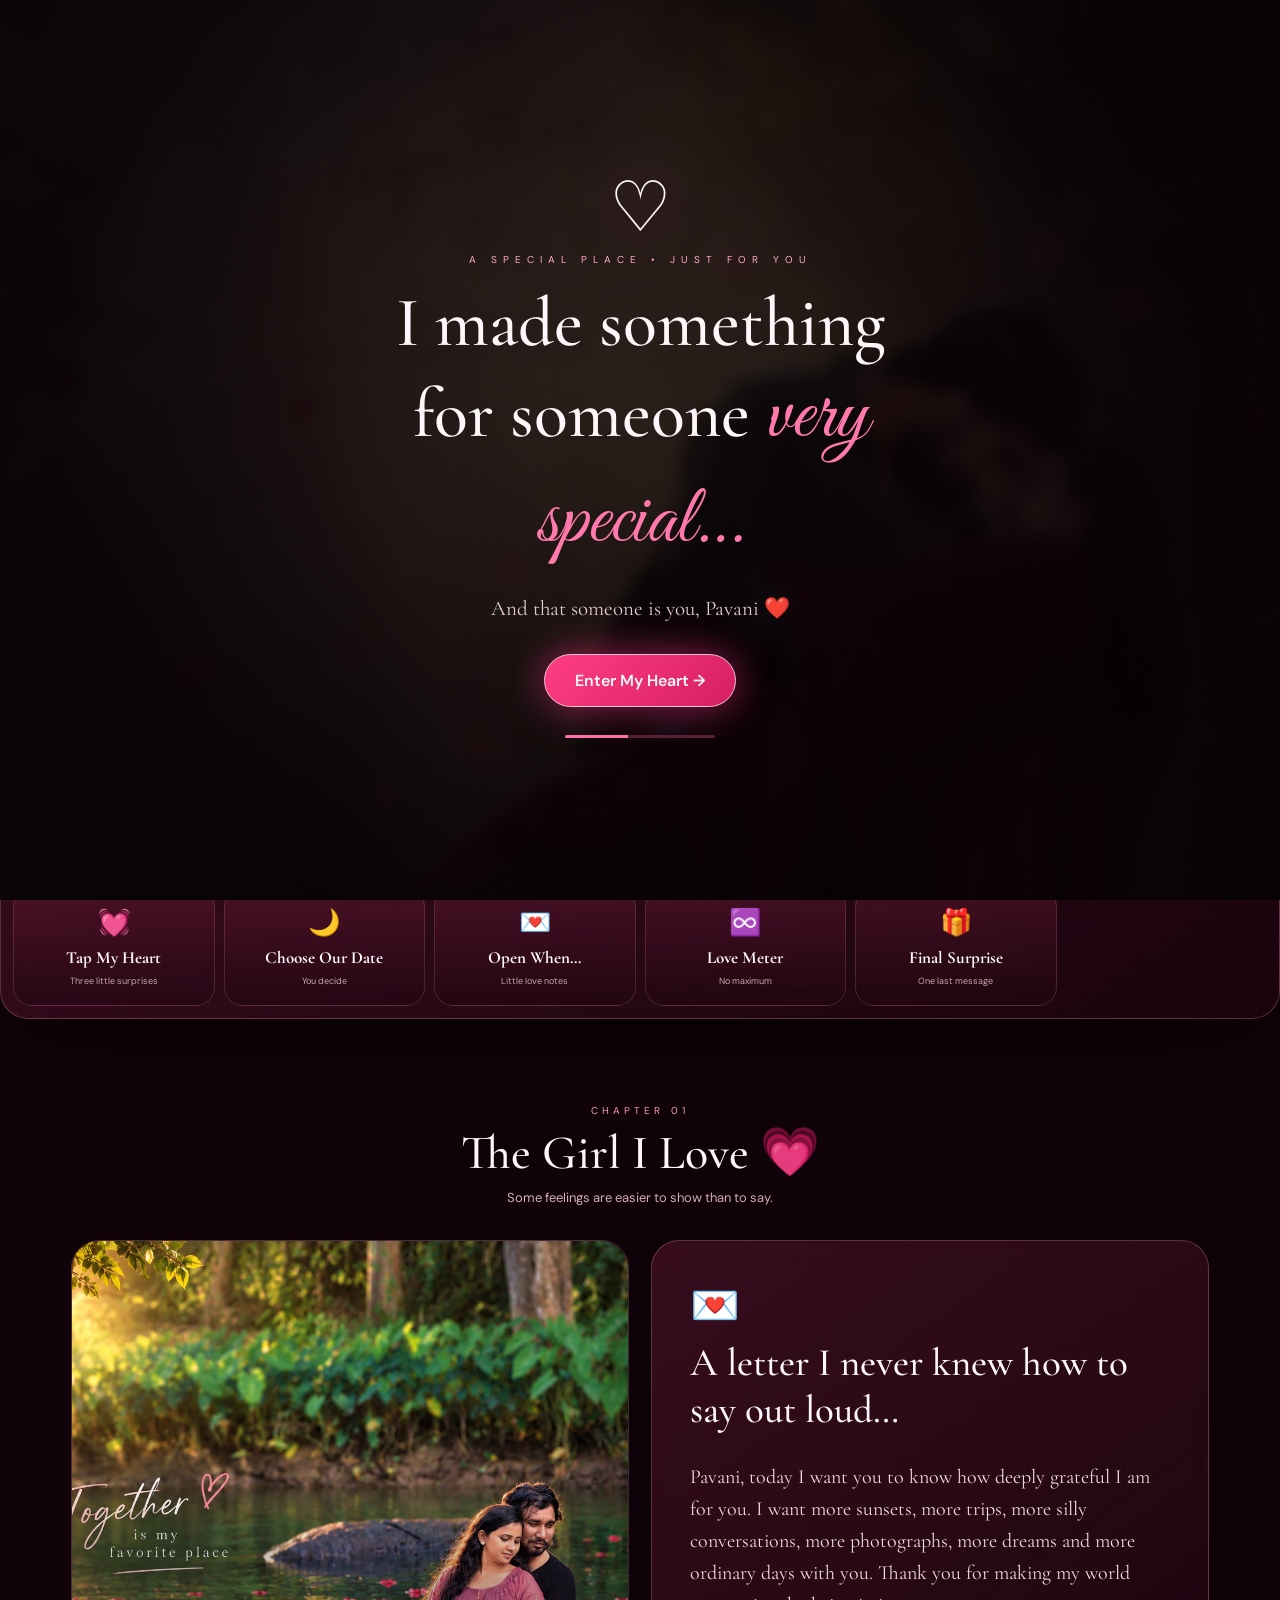
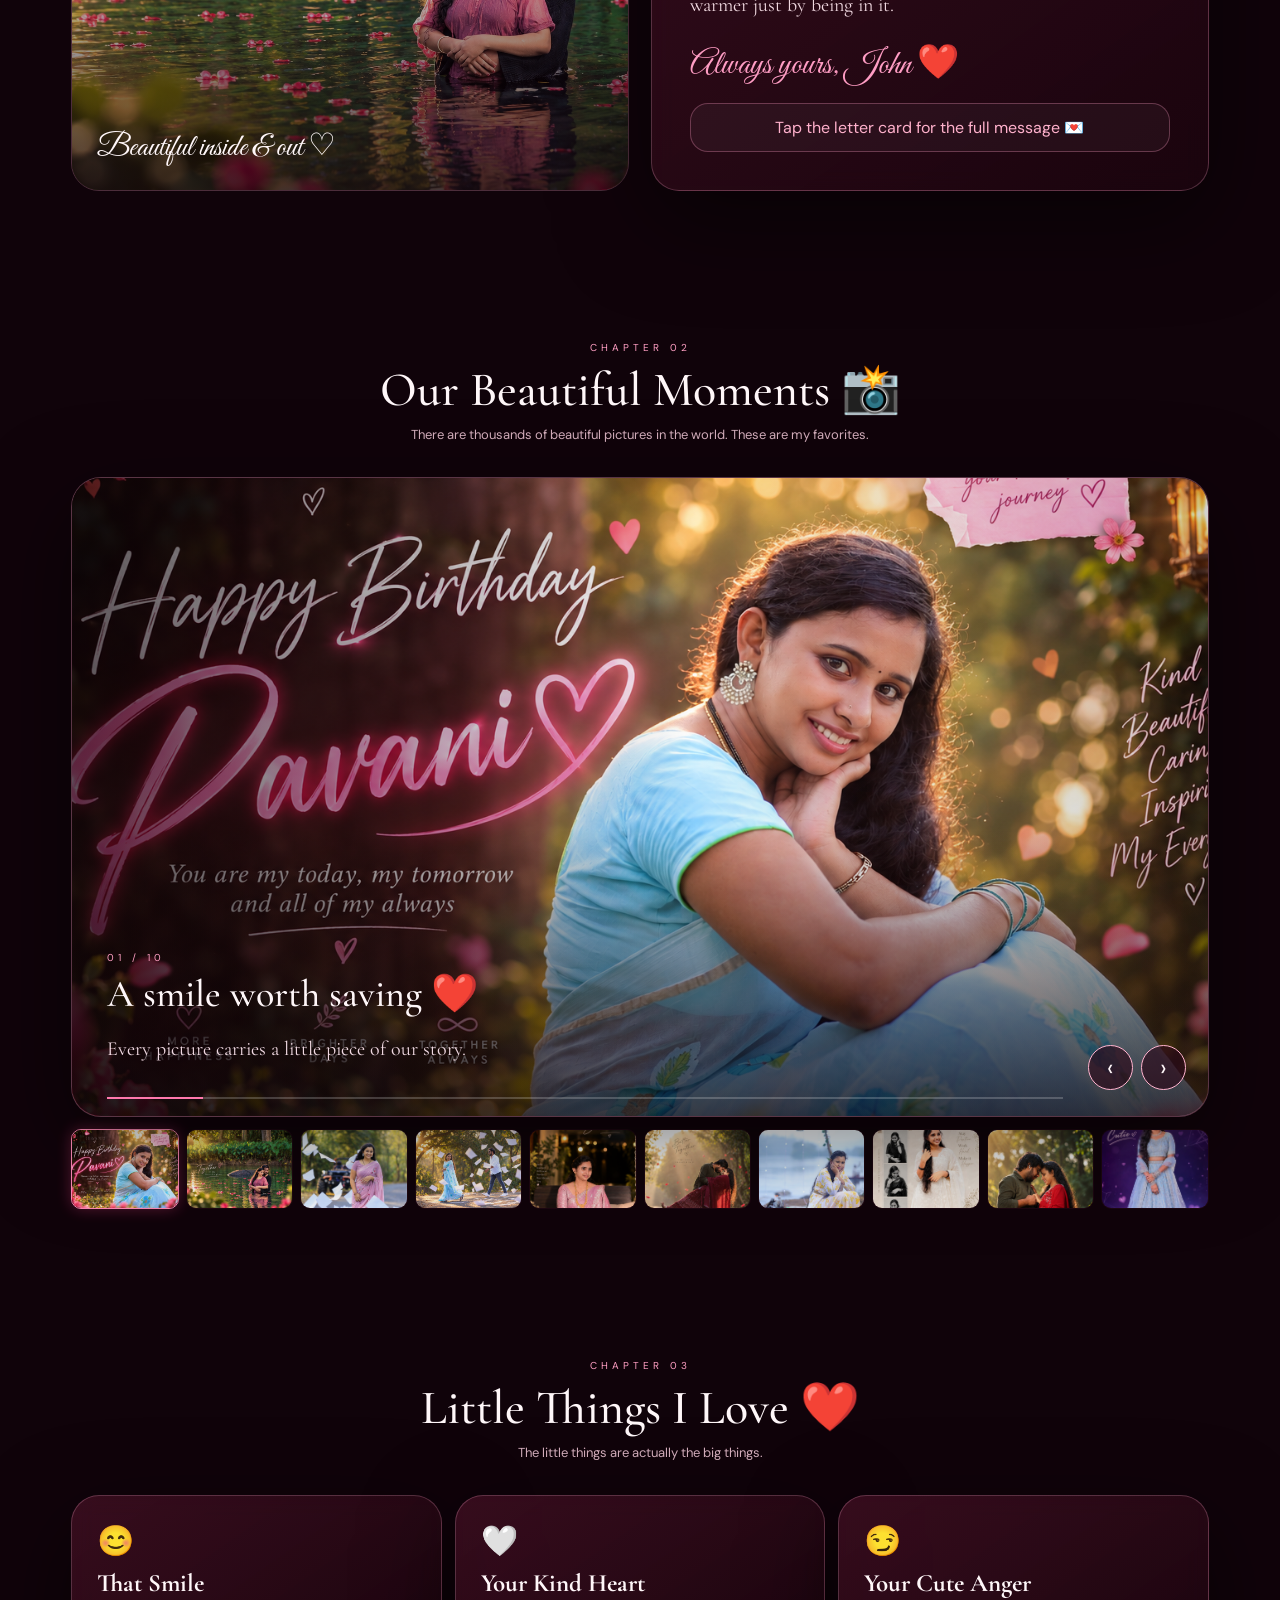
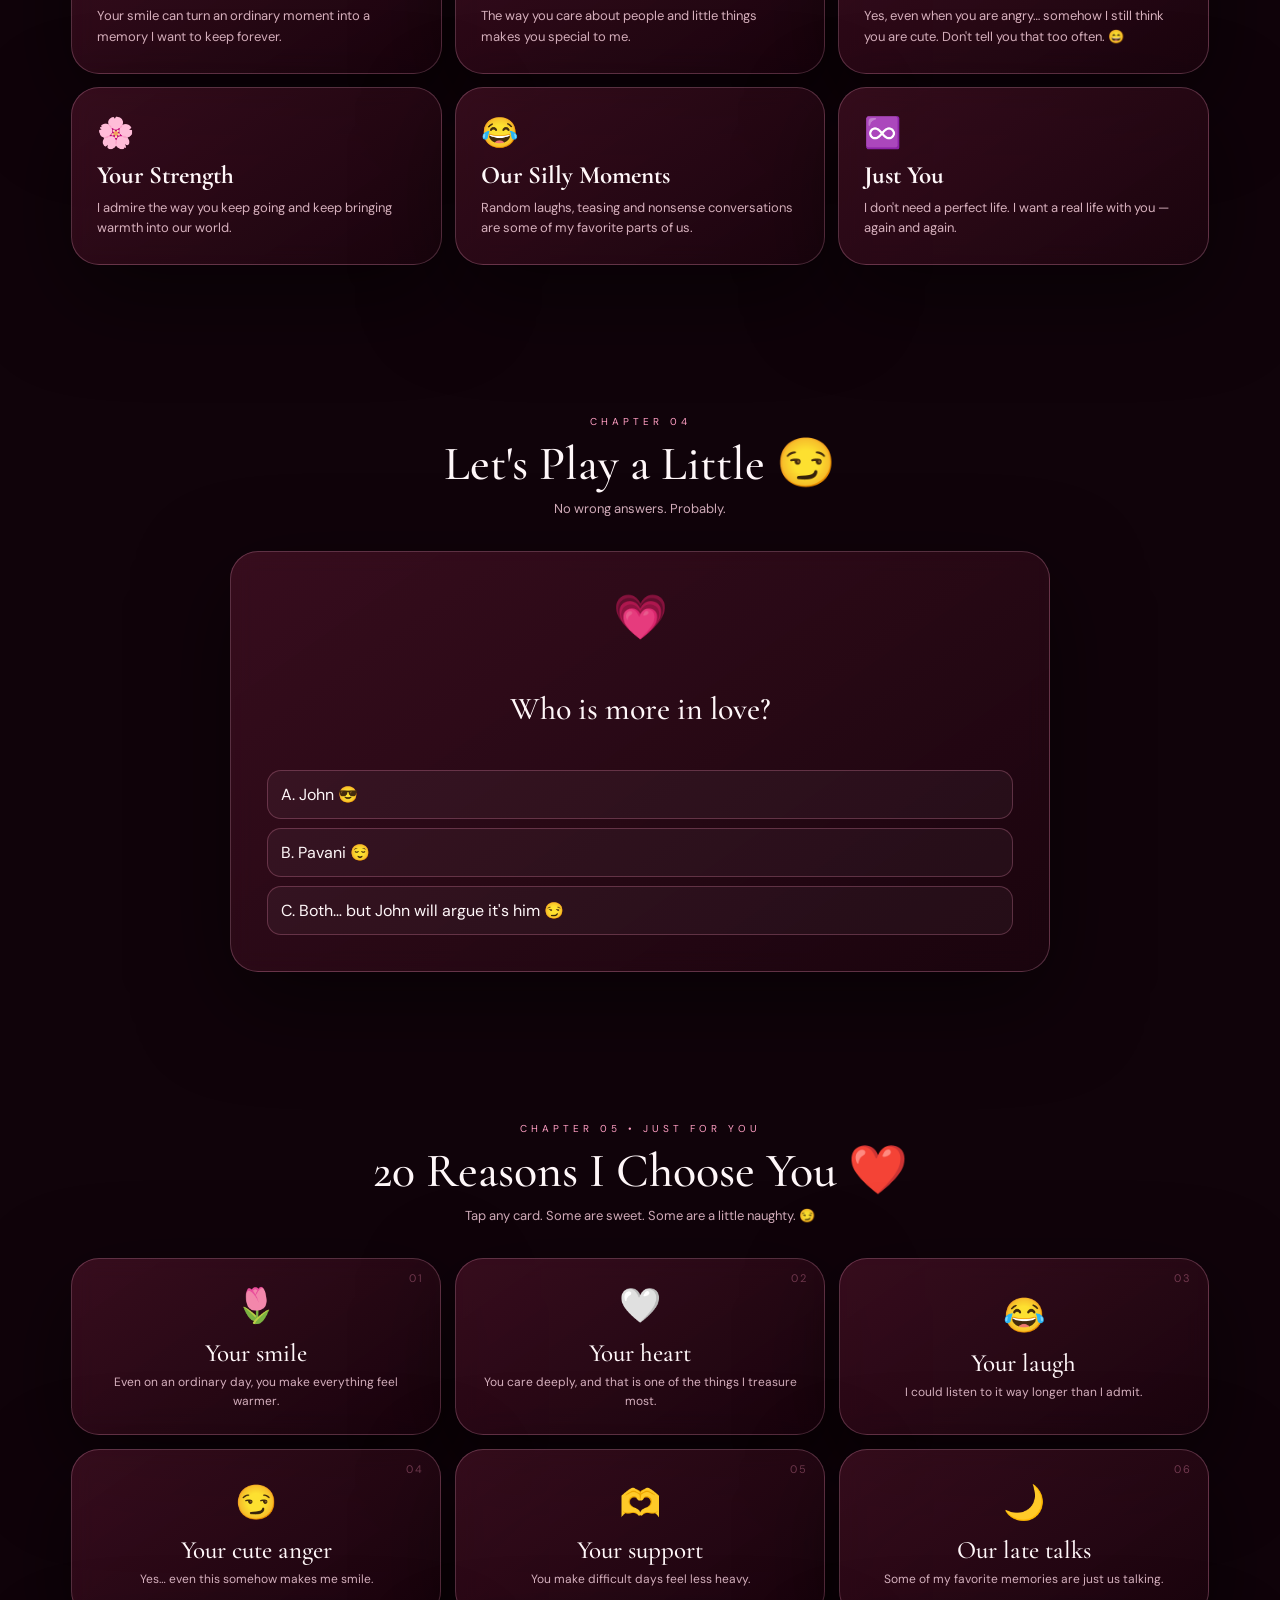
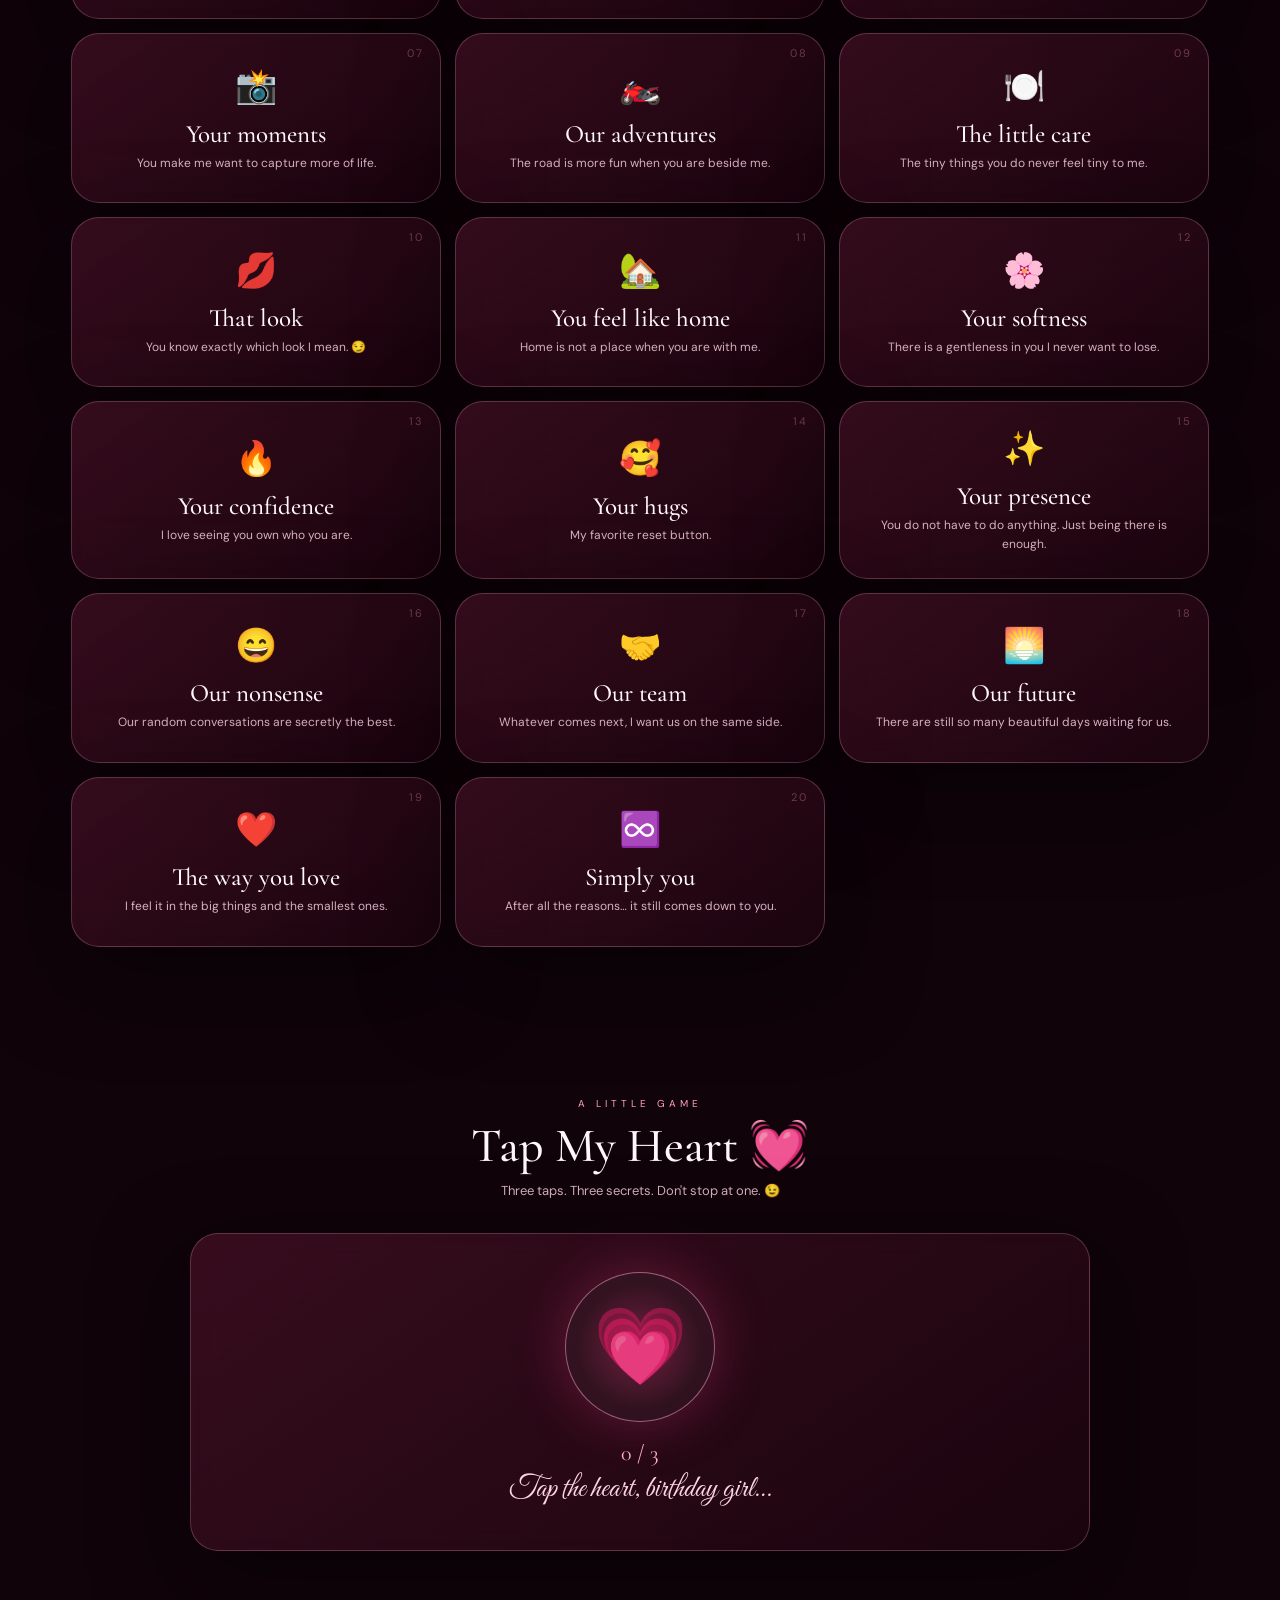
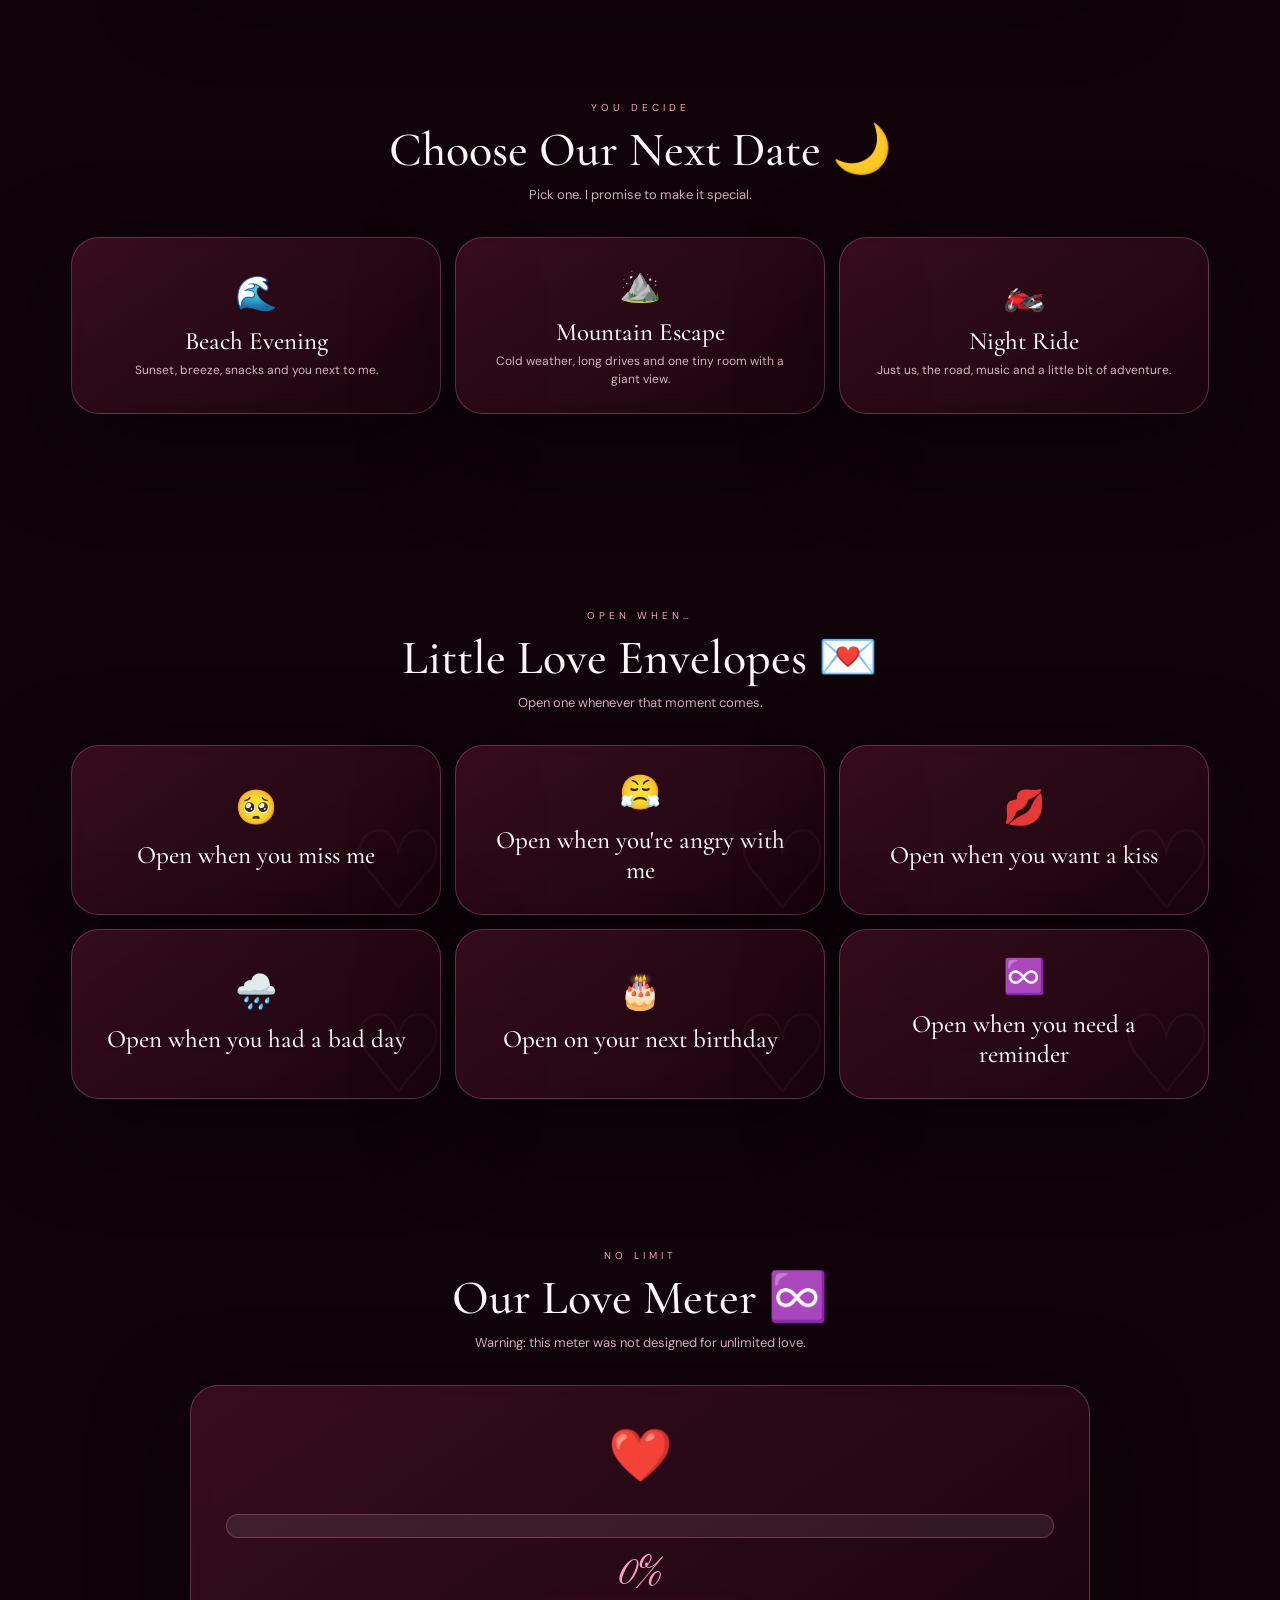
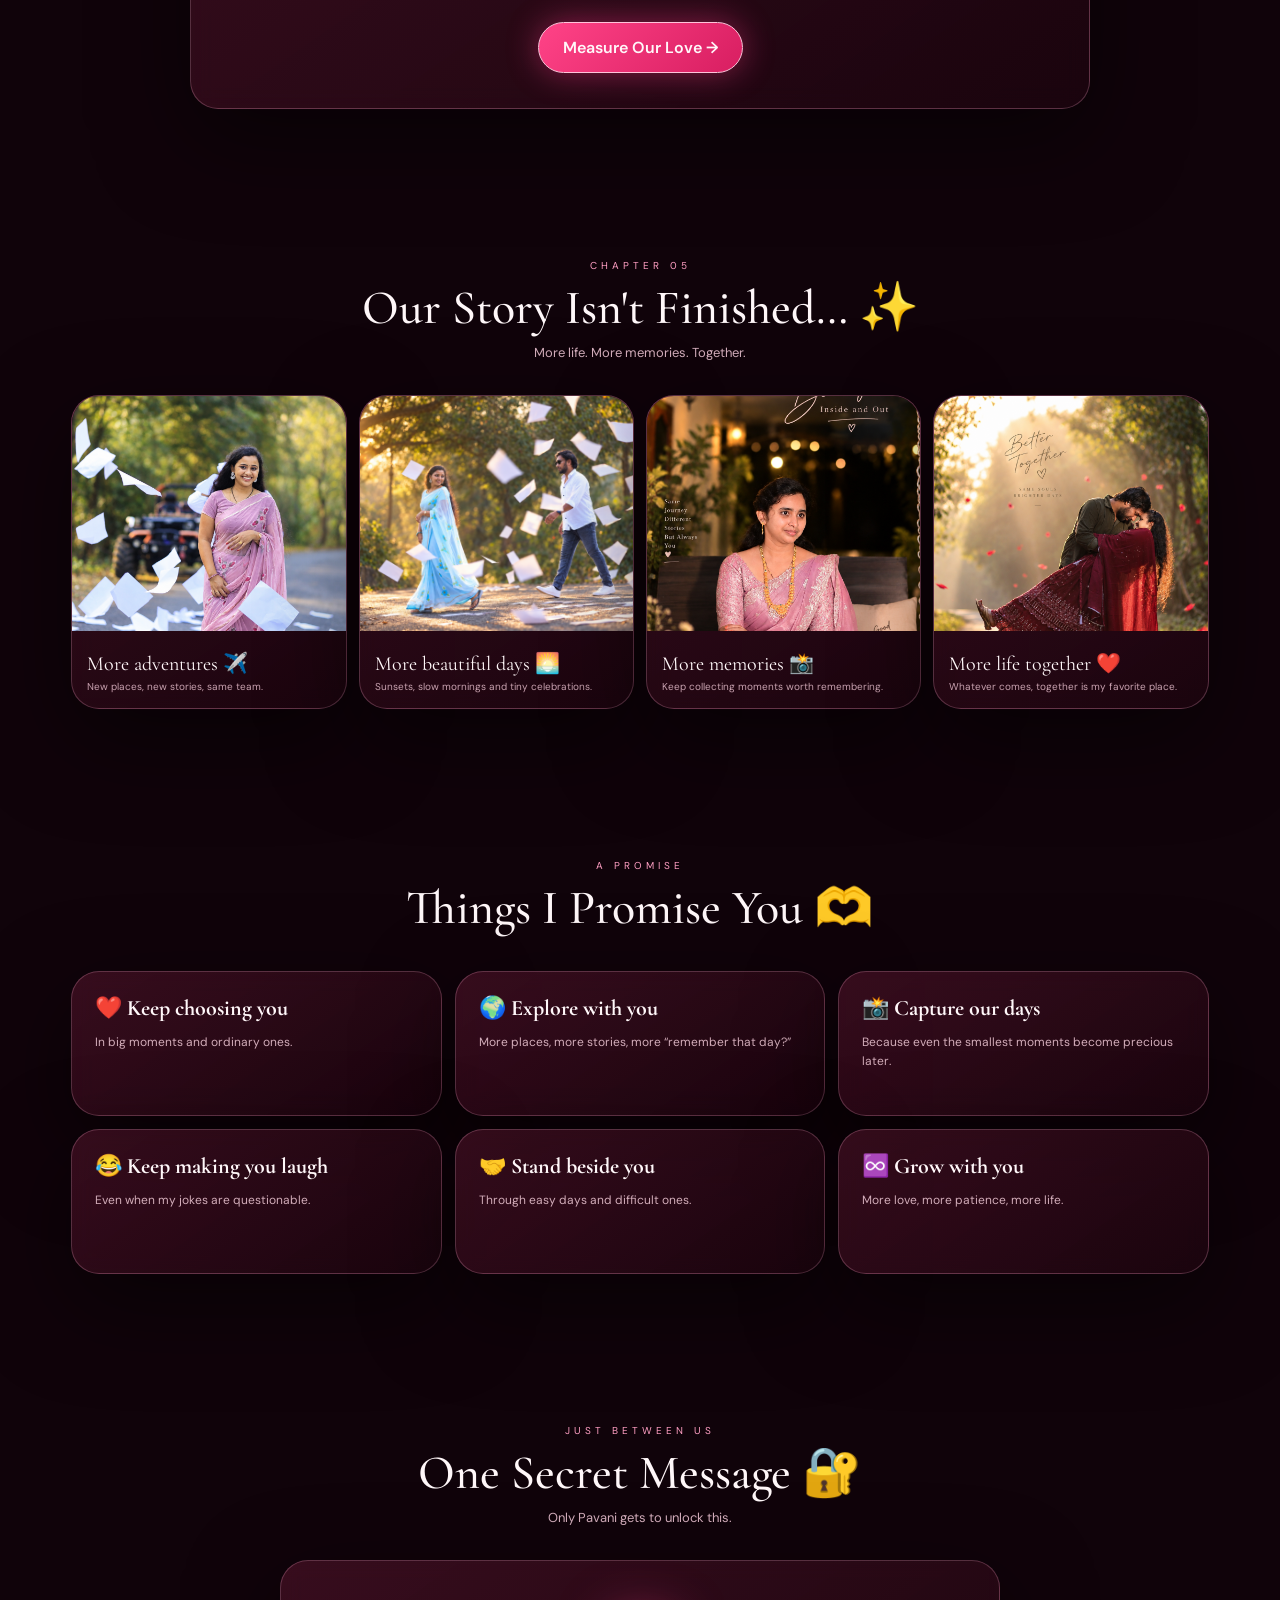
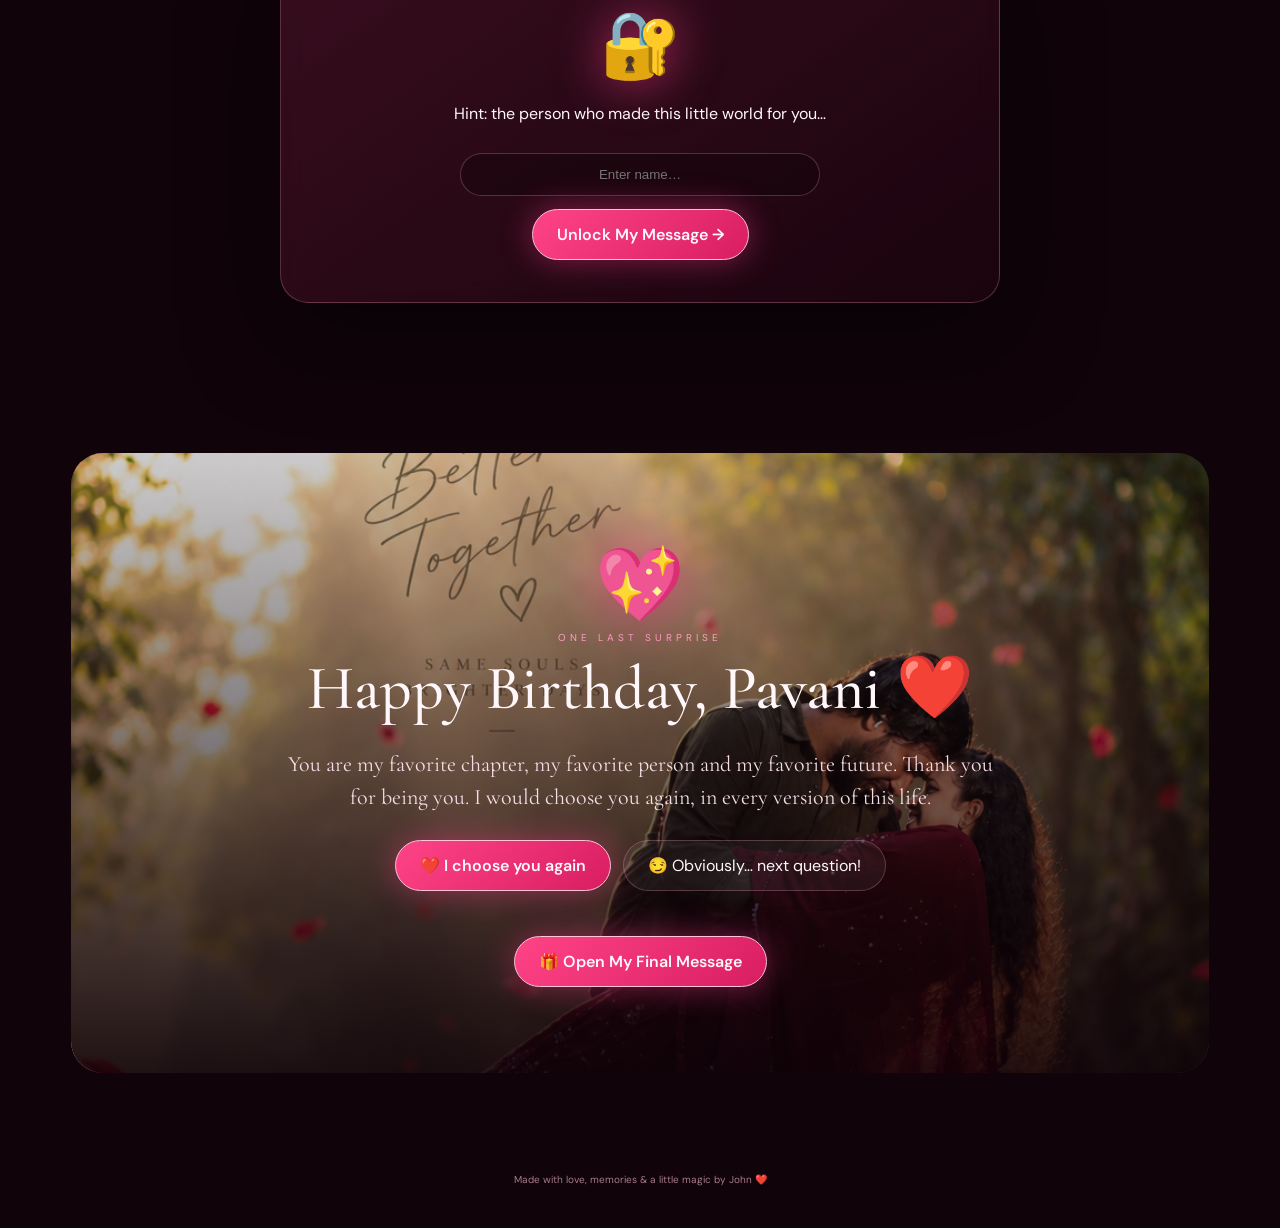
==== commit 94a0ecac: "Auto frame portrait and landscape memories" ====
--- a/index.html
+++ b/index.html
@@ -58,7 +58,7 @@
 @media(max-width:900px){.interactive-grid{grid-template-columns:repeat(2,1fr)}}
 @media(max-width:650px){.interactive-grid{grid-template-columns:1fr}.heart-stage,.meter{padding:27px 18px}.tap-heart{width:125px;height:125px;font-size:62px}.final-choice button{width:100%}}
 
-.slide.portrait{background:radial-gradient(circle at 50% 45%,#4b2455 0%,#170713 72%)}.slide.portrait img{object-fit:contain;transform:scale(1.01);padding:8px}.slide.portrait.active img{transform:scale(1.03)}.slide.portrait:after{background:linear-gradient(0deg,rgba(8,1,5,.78),transparent 42%)}
+.slide.portrait{background:radial-gradient(circle at 50% 45%,#4b2455 0%,#170713 72%)}.slide.portrait img{object-fit:contain;transform:scale(1.01);padding:8px}.slide.portrait.active img{transform:scale(1.03)}.slide.portrait:after{background:linear-gradient(0deg,rgba(8,1,5,.78),transparent 42%)}.slide.square{background:radial-gradient(circle at 50% 45%,#452044 0%,#170713 72%)}.slide.square img{object-fit:contain;padding:8px}.slide.square.active img{transform:scale(1.03)}
 </style>
 </head>
 <body>
@@ -229,7 +229,29 @@
 let lang='en',current=0,timer=null,audioCtx=null,osc=null,gain=null;
 function setLang(l){lang=l;document.documentElement.lang=l;document.querySelectorAll('[data-en]').forEach(e=>e.innerHTML=e.getAttribute('data-'+l));document.getElementById('en').classList.toggle('on',l==='en');document.getElementById('te').classList.toggle('on',l==='te');renderCinema();}
 function enterExperience(){document.getElementById('intro').classList.add('hide');setTimeout(()=>document.getElementById('home').scrollIntoView({behavior:'smooth'}),350);toggleSong();}
-function renderCinema(){const box=document.getElementById('cinema');box.innerHTML='';photos.forEach((p,i)=>{const s=document.createElement('div');s.className='slide '+(i===current?'active ':'')+(i===9?'portrait':'');s.innerHTML='<img src="'+p+'" alt="Memory '+(i+1)+'"><div class="slide-copy"><div class="num">'+String(i+1).padStart(2,'0')+' / 10</div><h4>'+captions[lang==='en'?0:1][i]+'</h4><p>'+(lang==='en'?'Every picture carries a little piece of our story.':'ప్రతి ఫోటోలో మన కథలోని ఒక చిన్న భాగం ఉంది.')+'</p></div>';box.appendChild(s)});box.innerHTML+='<div class="cinema-nav"><button class="arrow" onclick="prevPhoto()">‹</button><button class="arrow" onclick="nextPhoto()">›</button></div><div class="progress"><i id="prog"></i></div>';renderThumbs();updateProgress();}
+function classifySlide(img,slide){
+  if(!img.naturalWidth||!img.naturalHeight)return;
+  const ratio=img.naturalWidth/img.naturalHeight;
+  slide.classList.remove('portrait','square');
+  if(ratio<0.88)slide.classList.add('portrait');
+  else if(ratio>=0.88&&ratio<=1.12)slide.classList.add('square');
+}
+function renderCinema(){
+  const box=document.getElementById('cinema');box.innerHTML='';
+  photos.forEach((p,i)=>{
+    const s=document.createElement('div');
+    s.className='slide '+(i===current?'active ':'');
+    const img=document.createElement('img');
+    img.src=p;img.alt='Memory '+(i+1);
+    img.onload=()=>classifySlide(img,s);
+    const copy=document.createElement('div');
+    copy.className='slide-copy';
+    copy.innerHTML='<div class="num">'+String(i+1).padStart(2,'0')+' / '+photos.length+'</div><h4>'+captions[lang==='en'?0:1][i]+'</h4><p>'+(lang==='en'?'Every picture carries a little piece of our story.':'ప్రతి ఫోటోలో మన కథలోని ఒక చిన్న భాగం ఉంది.')+'</p>';
+    s.appendChild(img);s.appendChild(copy);box.appendChild(s);
+  });
+  box.innerHTML+='<div class="cinema-nav"><button class="arrow" onclick="prevPhoto()">‹</button><button class="arrow" onclick="nextPhoto()">›</button></div><div class="progress"><i id="prog"></i></div>';
+  renderThumbs();updateProgress();
+}
 function renderThumbs(){const t=document.getElementById('thumbs');t.innerHTML=photos.map((p,i)=>'<button class="'+(i===current?'on':'')+'" onclick="goPhoto('+i+')"><img src="'+p+'" alt=""></button>').join('');}
 function updateProgress(){const p=document.getElementById('prog');if(p)p.style.width=((current+1)/photos.length*100)+'%';document.querySelectorAll('#thumbs button').forEach((b,i)=>b.classList.toggle('on',i===current));}
 function goPhoto(i){current=(i+photos.length)%photos.length;document.querySelectorAll('#cinema .slide').forEach((s,n)=>s.classList.toggle('active',n===current));updateProgress();resetTimer();}
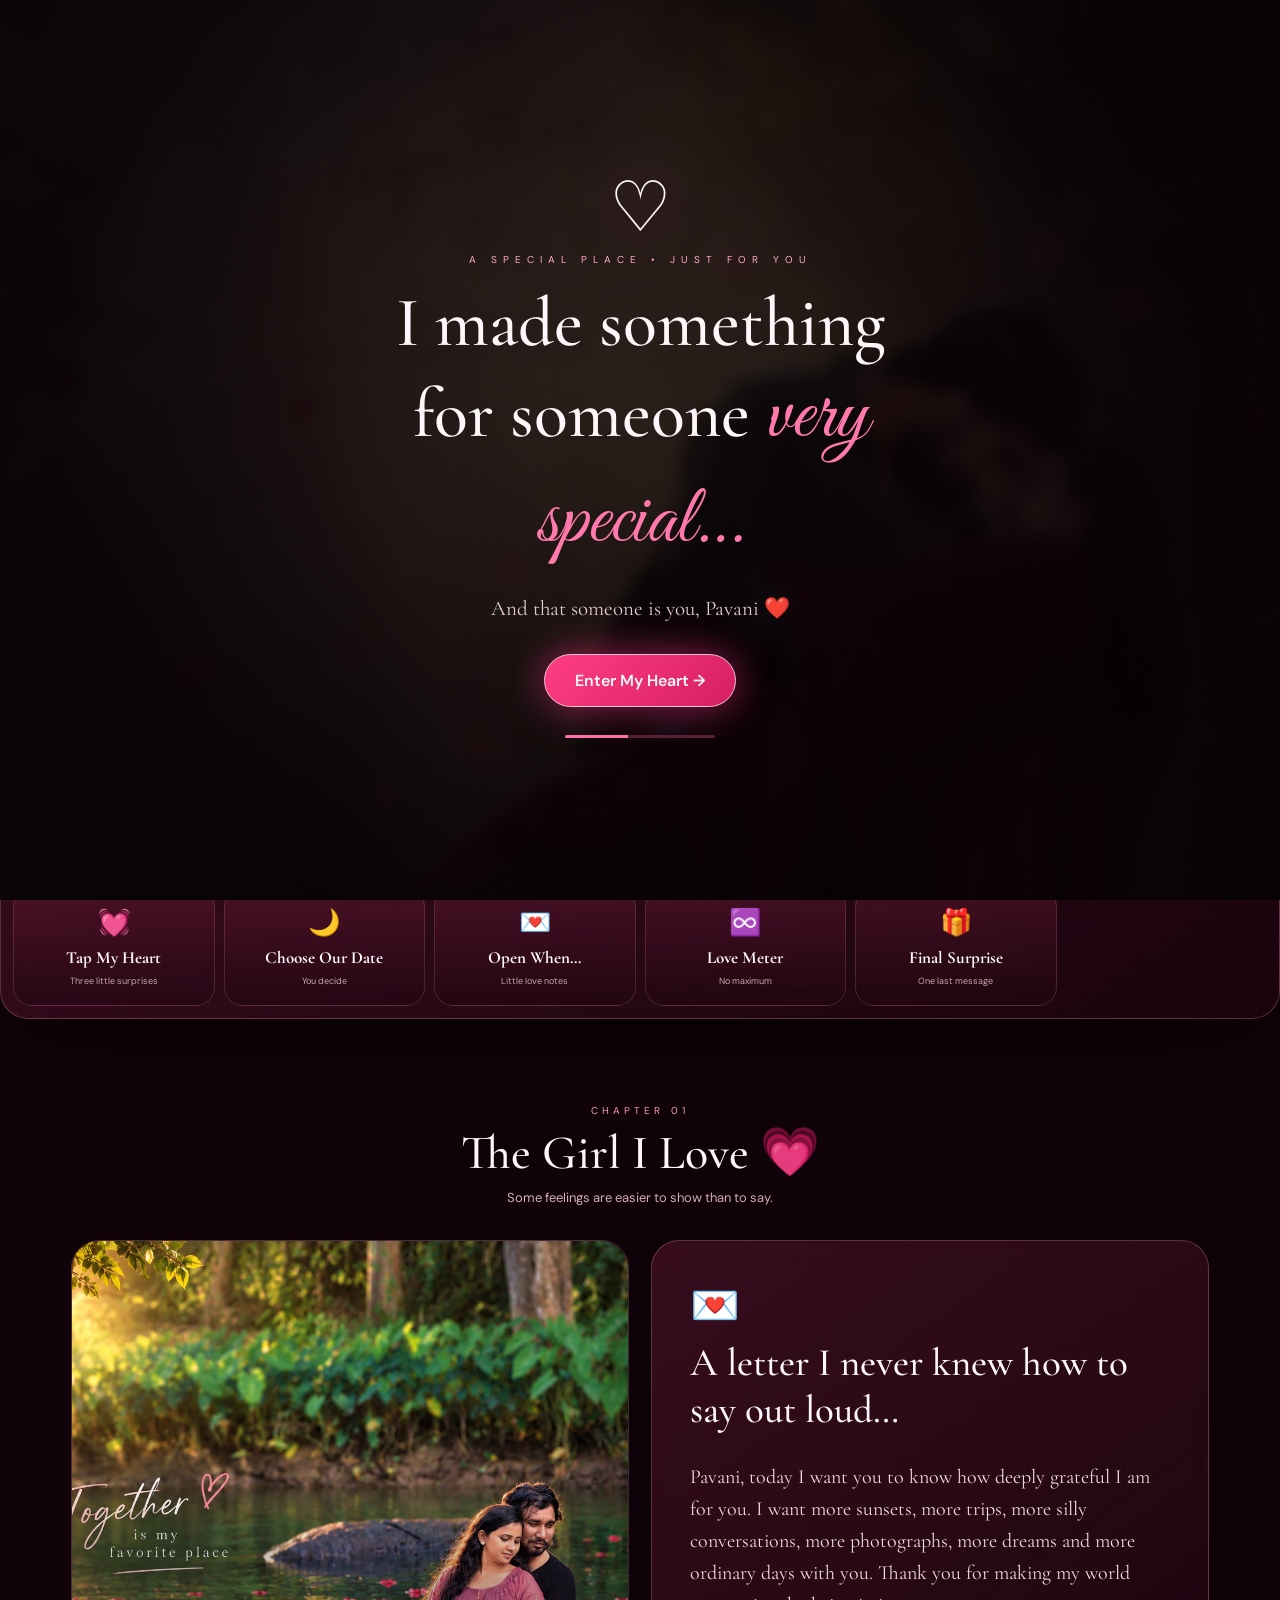
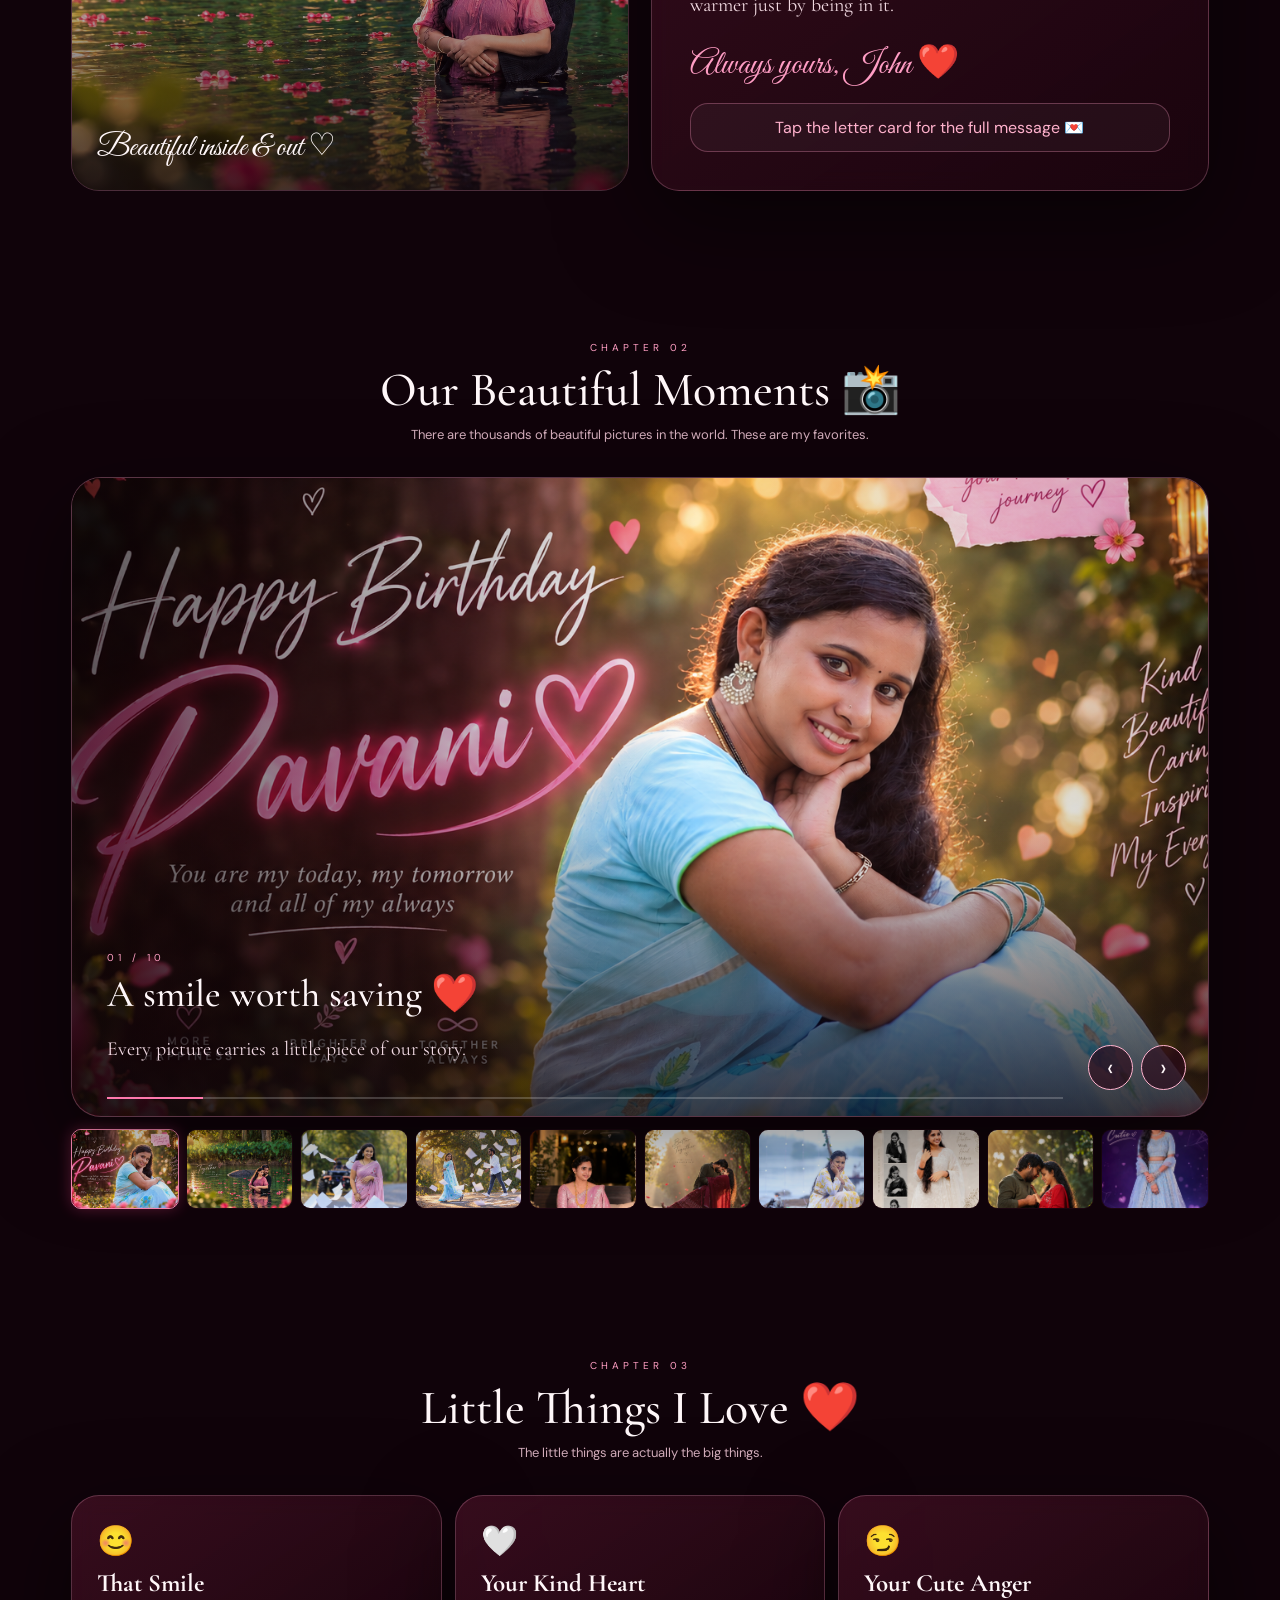
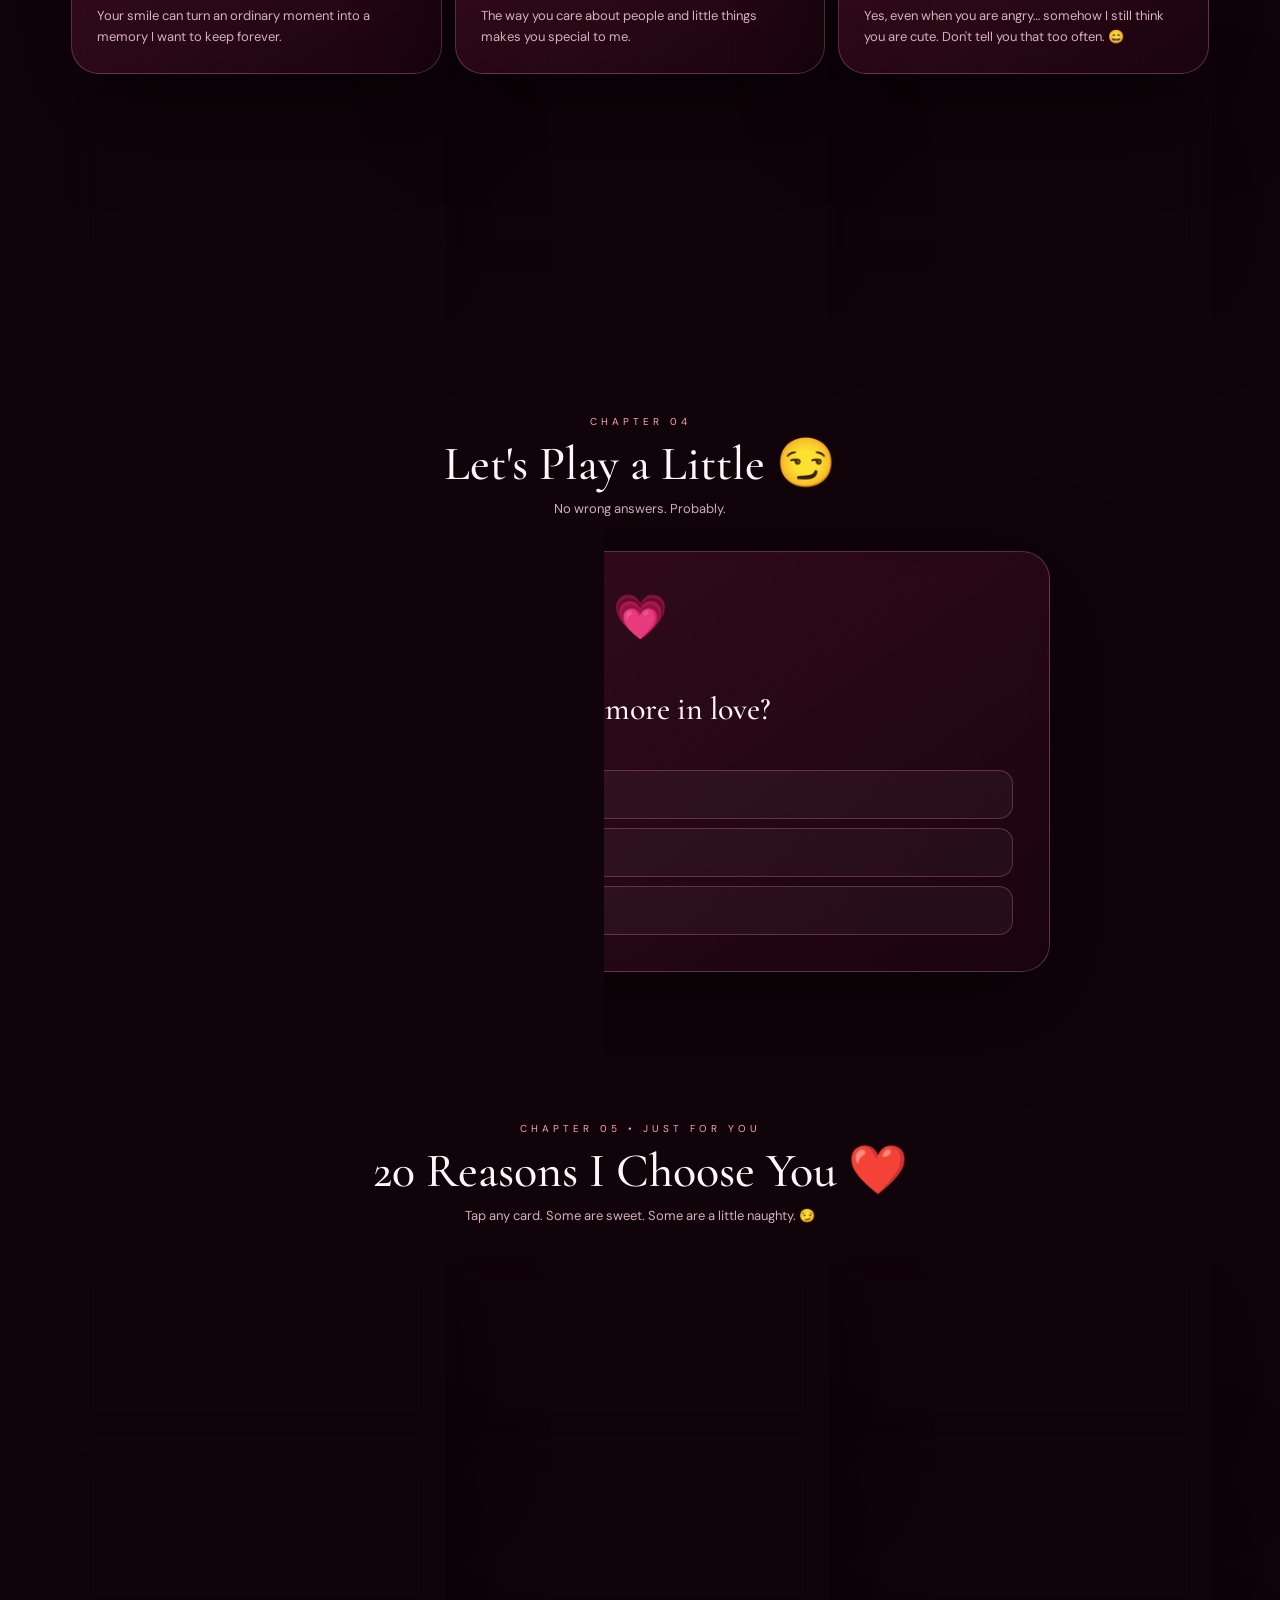
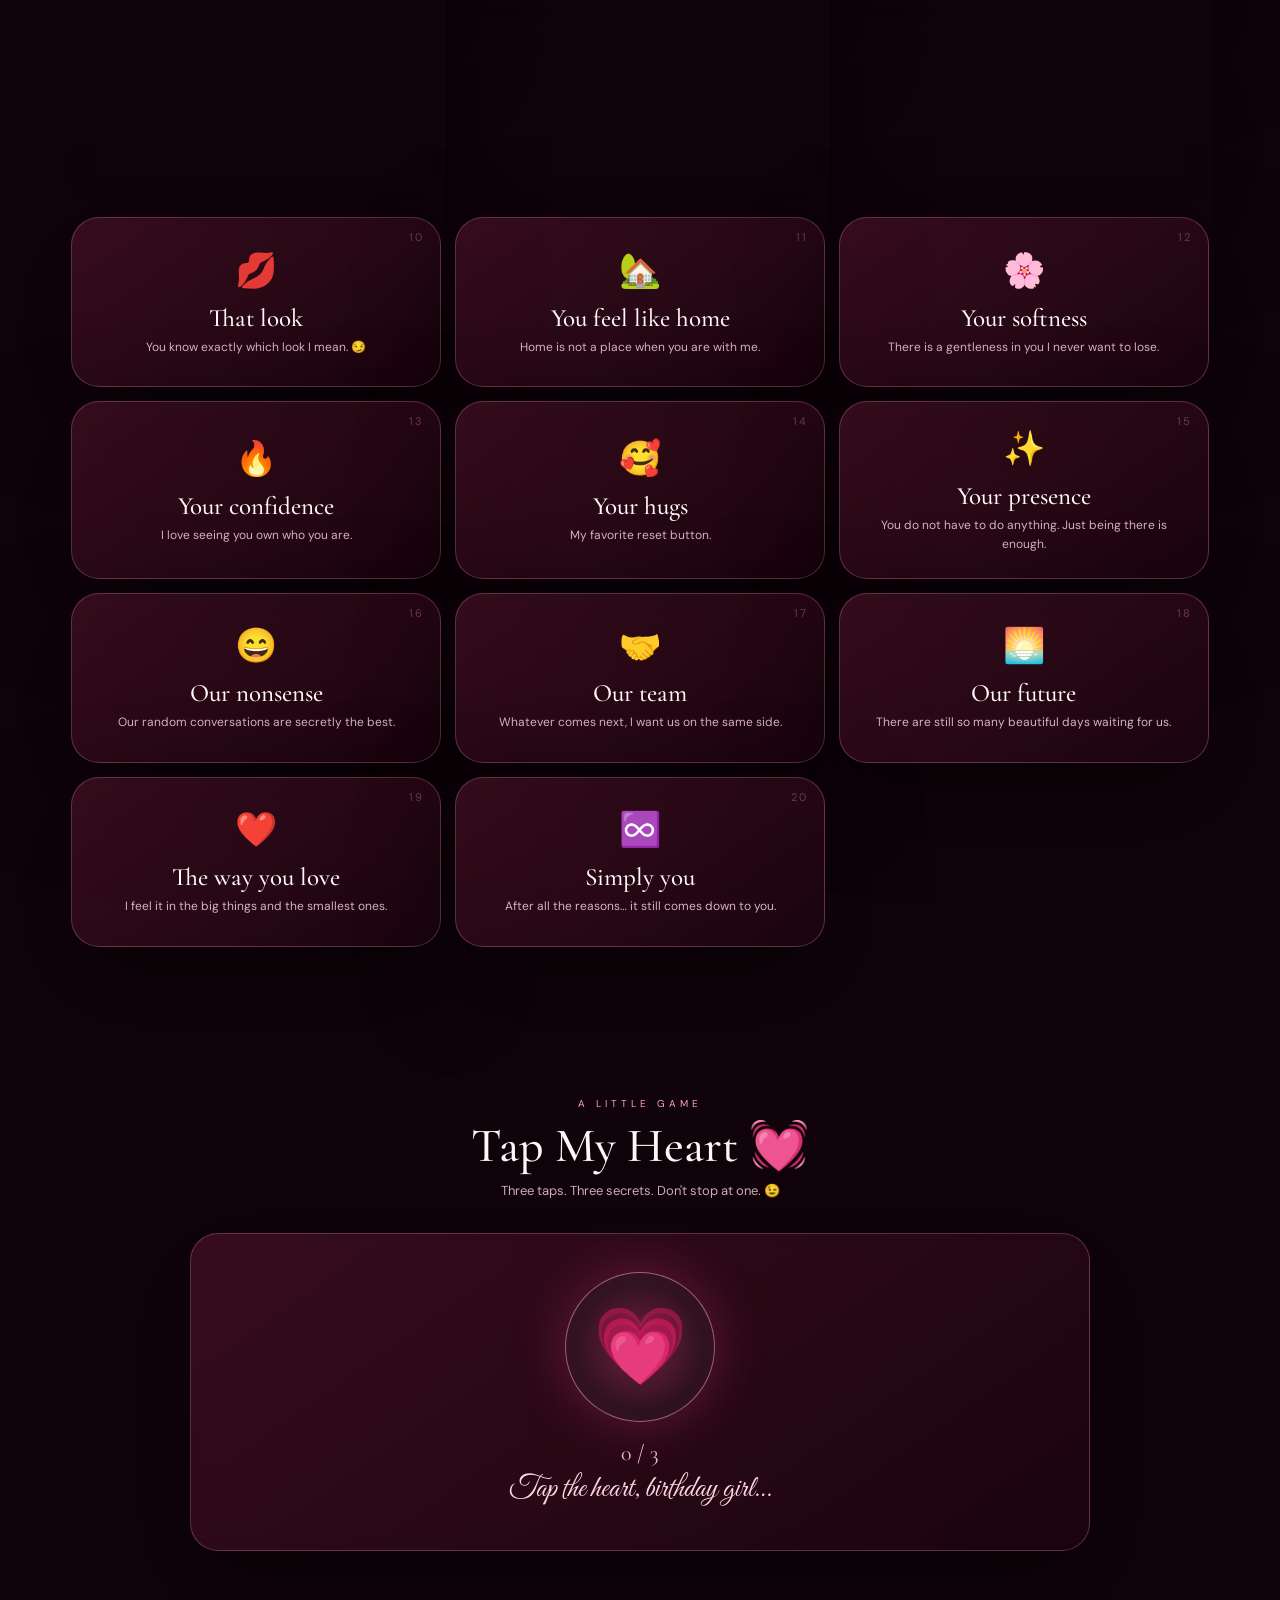
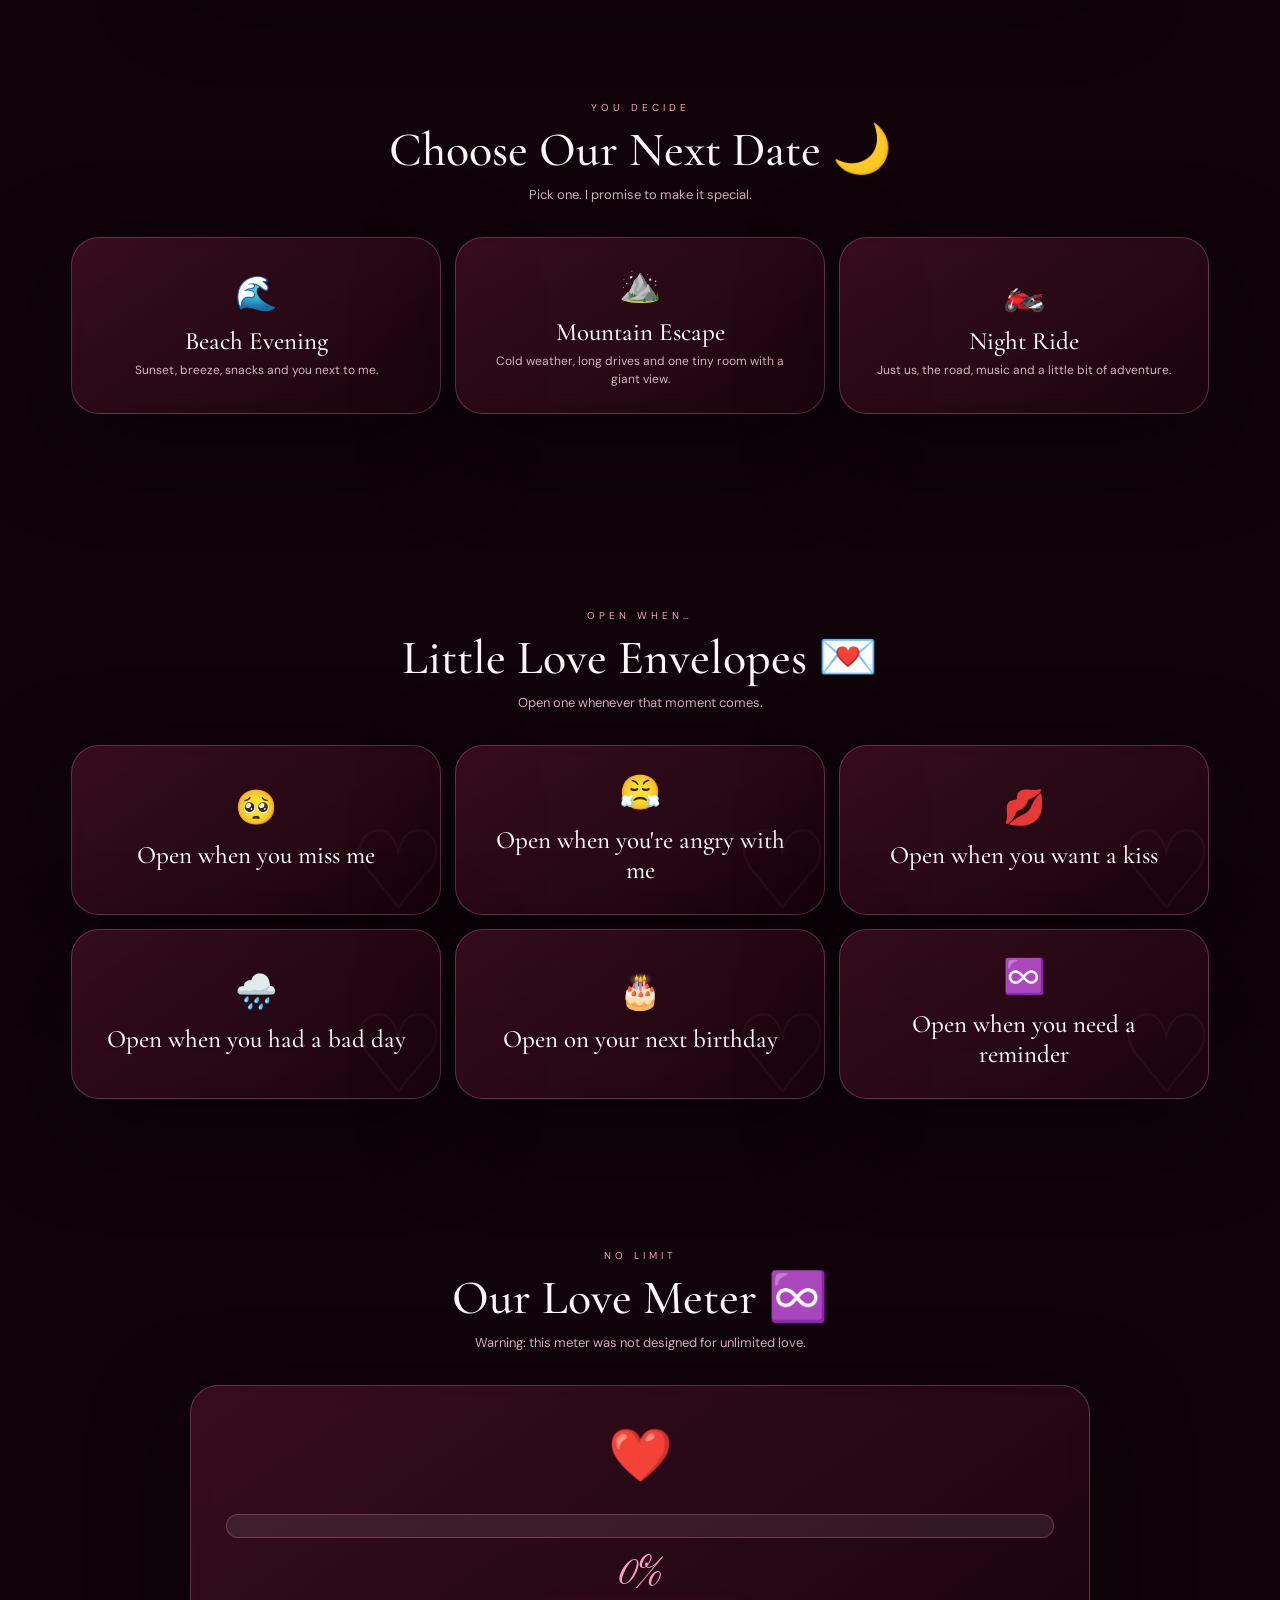
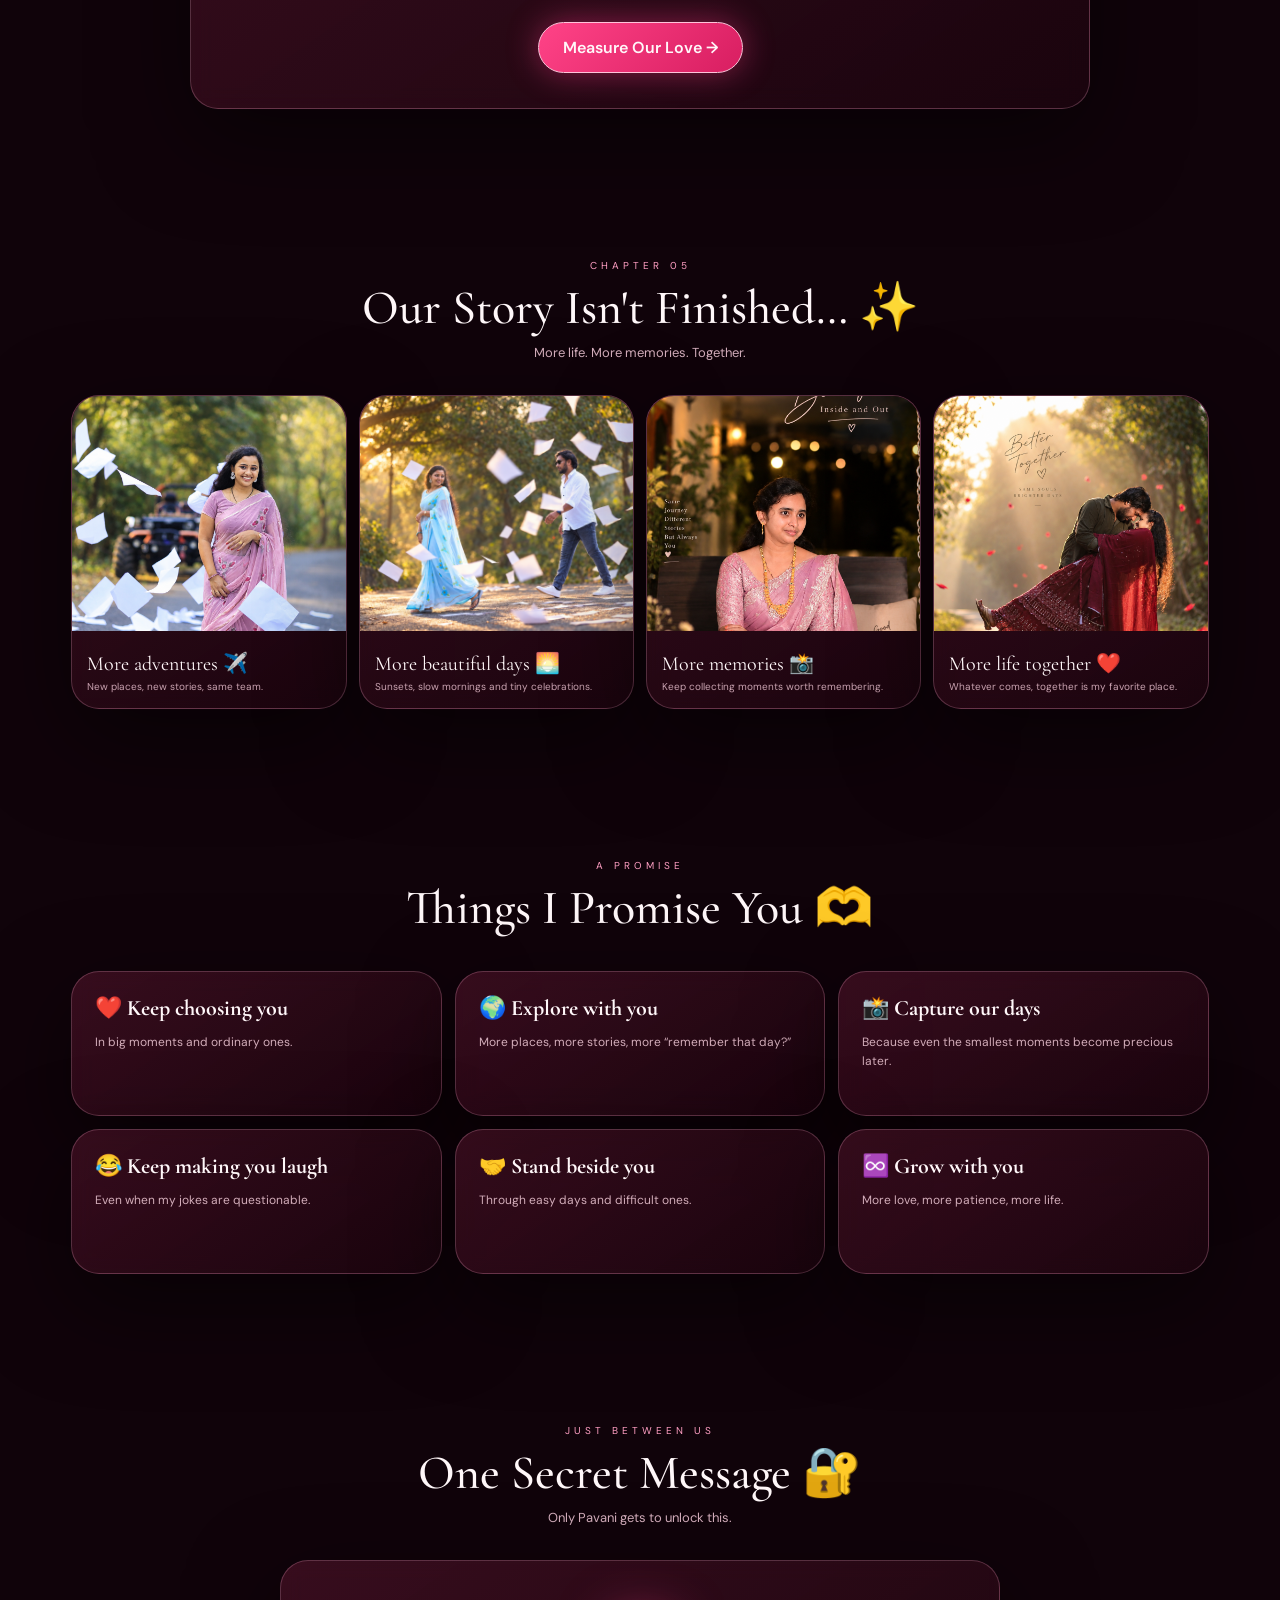
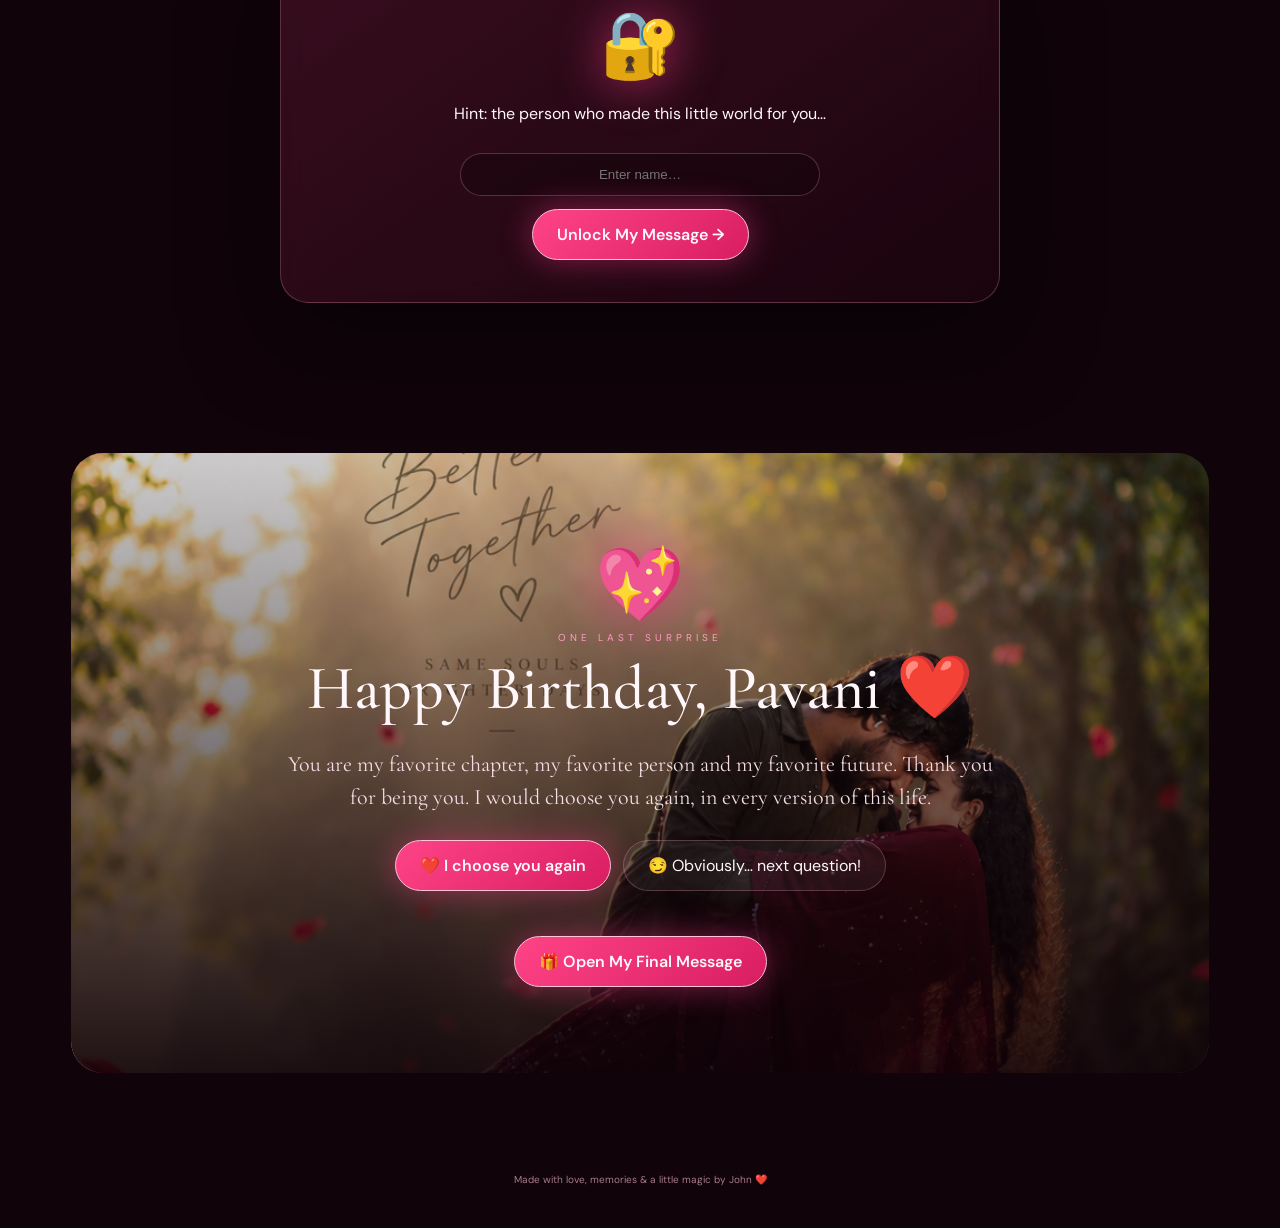
==== commit 21297a94: "Simplify language selector into compact dropdown" ====
--- a/index.html
+++ b/index.html
@@ -10,7 +10,7 @@
 :root{--bg:#10030a;--wine:#240711;--wine2:#4d1028;--rose:#ff4d91;--pink:#ff91ba;--cream:#fff7f9;--muted:#d9b6c4;--gold:#f7ddc8;--line:rgba(255,170,205,.25);--glass:rgba(40,7,22,.62);--shadow:0 30px 90px rgba(0,0,0,.5)}
 *{box-sizing:border-box}html{scroll-behavior:smooth}body{margin:0;background:var(--bg);color:var(--cream);font-family:'DM Sans',sans-serif;overflow-x:hidden}button{font:inherit;color:inherit;cursor:pointer}body:before{content:"";position:fixed;inset:0;z-index:-5;background:radial-gradient(circle at 70% 10%,rgba(255,73,145,.3),transparent 24%),radial-gradient(circle at 15% 70%,rgba(132,18,61,.35),transparent 35%),linear-gradient(135deg,#10030a,#4a0c24 50%,#13040b)}
 body:after{content:"";position:fixed;inset:0;z-index:-4;pointer-events:none;background:radial-gradient(circle at 20% 20%,rgba(255,255,255,.09),transparent 2%),radial-gradient(circle at 80% 40%,rgba(255,180,210,.08),transparent 2%);background-size:190px 190px,270px 270px}
-.top{position:fixed;top:14px;left:0;right:0;z-index:100;display:flex;justify-content:space-between;align-items:center;padding:0 2.8vw;gap:10px}.pill{border:1px solid rgba(255,133,181,.42);background:rgba(25,4,13,.72);backdrop-filter:blur(18px);border-radius:999px;box-shadow:0 12px 40px rgba(0,0,0,.28)}.song{display:flex;align-items:center;gap:10px;padding:8px 14px;text-align:left}.play{width:38px;height:38px;border-radius:50%;display:grid;place-items:center;background:linear-gradient(135deg,#ff4d91,#ff9cc4);box-shadow:0 0 25px rgba(255,69,142,.55);font-size:12px}.song b,.made b{font-size:12px}.song small,.made small{display:block;color:#d3aebb;font-size:10px;margin-top:2px}.langs{padding:4px;display:flex}.lang{border:0;background:transparent;padding:9px 15px;border-radius:999px;color:#dcb9c6}.lang.on{background:linear-gradient(135deg,#fff,#ffd6e6);color:#66132f;box-shadow:0 2px 18px rgba(255,115,172,.45)}.made{padding:8px 13px;display:flex;align-items:center;gap:7px}
+.top{position:fixed;top:14px;left:0;right:0;z-index:100;display:flex;justify-content:space-between;align-items:center;padding:0 2.8vw;gap:10px}.pill{border:1px solid rgba(255,133,181,.42);background:rgba(25,4,13,.72);backdrop-filter:blur(18px);border-radius:999px;box-shadow:0 12px 40px rgba(0,0,0,.28)}.song{display:flex;align-items:center;gap:10px;padding:8px 14px;text-align:left}.play{width:38px;height:38px;border-radius:50%;display:grid;place-items:center;background:linear-gradient(135deg,#ff4d91,#ff9cc4);box-shadow:0 0 25px rgba(255,69,142,.55);font-size:12px}.song b,.made b{font-size:12px}.song small,.made small{display:block;color:#d3aebb;font-size:10px;margin-top:2px}.top-right{display:flex;align-items:center;gap:8px}.language{position:relative}.language-current{border:0;background:transparent;color:#f7dce7;padding:9px 14px;border-radius:999px;font-size:12px;min-width:92px}.language-current:hover{background:rgba(255,110,160,.1)}.language-menu{position:absolute;right:0;top:calc(100% + 8px);min-width:125px;padding:5px;border:1px solid rgba(255,133,181,.42);background:rgba(25,4,13,.96);backdrop-filter:blur(18px);border-radius:15px;box-shadow:0 15px 45px rgba(0,0,0,.4);display:none}.language.open .language-menu{display:block;animation:fadeUp .2s ease}.language-option{display:block;width:100%;border:0;background:transparent;color:#e9c7d4;text-align:left;padding:10px 12px;border-radius:10px;font-size:12px}.language-option:hover{background:rgba(255,110,160,.12);color:#fff}.made{padding:8px 13px;display:flex;align-items:center;gap:7px}
 .intro{position:fixed;inset:0;z-index:200;display:grid;place-items:center;background:#090107;overflow:hidden;transition:opacity 1s,visibility 1s}.intro.hide{opacity:0;visibility:hidden;pointer-events:none}.intro-bg{position:absolute;inset:-5%;background:url('photo6.png') center/cover;filter:blur(8px) brightness(.38);transform:scale(1.08);opacity:.55}.intro:after{content:"";position:absolute;inset:0;background:radial-gradient(circle at 50% 45%,transparent,rgba(6,1,5,.88) 72%)}.intro-card{position:relative;z-index:2;text-align:center;width:min(620px,90%);padding:35px}.intro-heart{font-size:70px;filter:drop-shadow(0 0 30px rgba(255,61,136,.8));animation:pulse 1.7s infinite}.intro-kicker{letter-spacing:6px;text-transform:uppercase;color:#ffabc9;font-size:10px}.intro h1{font-family:'Cormorant Garamond';font-weight:500;font-size:clamp(38px,7vw,70px);margin:14px 0 4px}.intro h1 span{font-family:'Great Vibes';color:#ff79ad;font-size:1.2em}.intro p{font-family:'Cormorant Garamond';font-size:21px;color:#e5cbd5}.enter{border:1px solid #ffc1d9;background:linear-gradient(135deg,#ff3e83,#d51f61);border-radius:999px;padding:15px 30px;box-shadow:0 0 38px rgba(255,53,132,.55);font-weight:600;margin-top:12px}.loading{height:3px;width:150px;background:#542033;margin:28px auto 0;border-radius:10px;overflow:hidden}.loading i{display:block;width:42%;height:100%;background:#ff71a9;animation:load 1.8s ease-in-out infinite}
 .hero{min-height:790px;position:relative;display:grid;grid-template-columns:1fr 1fr;align-items:center;max-width:1500px;margin:auto;padding:120px 6vw 70px;overflow:hidden}.hero-bg{position:absolute;inset:0;z-index:-1}.hero-bg img{position:absolute;right:-2%;top:0;width:64%;height:100%;object-fit:cover;object-position:center 20%;opacity:.75}.hero-bg:after{content:"";position:absolute;inset:0;background:linear-gradient(90deg,#13030b 7%,rgba(19,3,11,.94) 31%,rgba(19,3,11,.38) 64%,rgba(19,3,11,.55)),linear-gradient(0deg,#10030a 0%,transparent 45%)}.hero-copy{position:relative;z-index:2}.kicker{letter-spacing:5px;text-transform:uppercase;color:#ffabc9;font-size:10px;margin-bottom:20px}.hero h2{font-family:'Cormorant Garamond';font-size:clamp(58px,8vw,108px);font-weight:500;line-height:.78;margin:0}.hero h2 span{display:block;font-family:'Great Vibes';color:#ff72a9;font-size:1.08em;text-shadow:0 0 25px rgba(255,68,141,.45);margin-top:14px}.quote{font-family:'Cormorant Garamond';font-size:23px;line-height:1.45;max-width:540px;margin:28px 0;color:#f5e0e7}.tags{display:flex;flex-wrap:wrap;gap:19px;border-top:1px solid var(--line);padding-top:15px;max-width:560px;font-family:'Cormorant Garamond';font-size:16px}.tags b{color:#ff73aa}.hero-actions{display:flex;gap:12px;flex-wrap:wrap;margin-top:27px}.cta,.outline{border-radius:999px;padding:14px 24px}.cta{border:1px solid #ffc3da;background:linear-gradient(135deg,#ff4387,#d81e61);box-shadow:0 0 32px rgba(255,60,135,.45);font-weight:600}.outline{border:1px solid var(--line);background:rgba(255,255,255,.05)}.side-note{justify-self:end;align-self:end;margin-bottom:50px;font-family:'Great Vibes';font-size:43px;color:#ffb1ce;line-height:1.05;transform:rotate(-7deg);text-shadow:0 0 20px rgba(255,88,153,.4);max-width:250px}
 .chapter{max-width:1240px;margin:auto;padding:75px 4vw}.chapter-head{text-align:center;margin-bottom:34px}.eyebrow{font-size:10px;letter-spacing:4px;text-transform:uppercase;color:#ff9fc3}.chapter h3{font-family:'Cormorant Garamond';font-weight:500;font-size:48px;margin:7px 0}.chapter-head p{color:#d5afbd;font-size:13px;margin:0}.glass{border:1px solid var(--line);background:linear-gradient(145deg,rgba(102,25,53,.46),rgba(29,5,15,.76));backdrop-filter:blur(12px);box-shadow:var(--shadow);border-radius:28px}
@@ -77,8 +77,16 @@
 
 <div class="top">
  <button class="pill song" onclick="toggleSong()"><span class="play" id="playIcon">▶</span><span><b data-en="Play Our Song 🎵" data-te="మన పాట ప్లే చెయ్యి 🎵">Play Our Song 🎵</b><small data-en="Tap to start the melody" data-te="మెలోడీ కోసం ట్యాప్ చెయ్యి">Tap to start the melody</small></span></button>
- <div class="pill langs"><button class="lang on" id="en" onclick="setLang('en')">🇬🇧 English</button><button class="lang" id="te" onclick="setLang('te')">🇮🇳 తెలుగు</button></div>
+ <div class="top-right">
+ <div class="pill language" id="languageBox">
+  <button class="language-current" id="languageCurrent" onclick="toggleLanguageMenu()">🇬🇧 English ▾</button>
+  <div class="language-menu">
+   <button class="language-option" onclick="setLang('en')">🇬🇧 English</button>
+   <button class="language-option" onclick="setLang('te')">🇮🇳 తెలుగు</button>
+  </div>
+ </div>
  <div class="pill made">💗 <span><b>Made with ♡</b><small>John ❤️</small></span></div>
+</div>
 </div>
 <div id="decor"></div>
 
@@ -227,7 +235,15 @@
  ['ఎప్పటికీ దాచుకోవాలనిపించే చిరునవ్వు ❤️','నా ప్రపంచంలో చిన్న సూర్యకాంతి ☀️','నీతో ఉండటమే నా ఫేవరెట్ ప్లేస్ 💗','మళ్లీ మళ్లీ చూడాలనిపించే జ్ఞాపకం ✨','నువ్వు అన్నింటినీ ఇంకా అందంగా చేస్తావు 💕','అందంగా… నువ్వులానే 🤍','దాచుకోవాలనిపించే మరో క్షణం 📸','నాకు ఇష్టమైన ఆనందం 🌷','మన కథ ఇంకా కొనసాగుతూనే ఉంటుంది… ♾️','ఎప్పటికీ మనదే ❤️']
 ];
 let lang='en',current=0,timer=null,audioCtx=null,osc=null,gain=null;
-function setLang(l){lang=l;document.documentElement.lang=l;document.querySelectorAll('[data-en]').forEach(e=>e.innerHTML=e.getAttribute('data-'+l));document.getElementById('en').classList.toggle('on',l==='en');document.getElementById('te').classList.toggle('on',l==='te');renderCinema();}
+function toggleLanguageMenu(){document.getElementById('languageBox').classList.toggle('open')}
+function setLang(l){
+ lang=l;document.documentElement.lang=l;
+ document.querySelectorAll('[data-en]').forEach(e=>e.innerHTML=e.getAttribute('data-'+l));
+ document.getElementById('languageCurrent').textContent=l==='en'?'🇬🇧 English':'🇮🇳 తెలుగు';
+ document.getElementById('languageBox').classList.remove('open');
+ renderCinema();
+}
+document.addEventListener('click',e=>{const box=document.getElementById('languageBox');if(box&&!box.contains(e.target))box.classList.remove('open')});
 function enterExperience(){document.getElementById('intro').classList.add('hide');setTimeout(()=>document.getElementById('home').scrollIntoView({behavior:'smooth'}),350);toggleSong();}
 function classifySlide(img,slide){
   if(!img.naturalWidth||!img.naturalHeight)return;
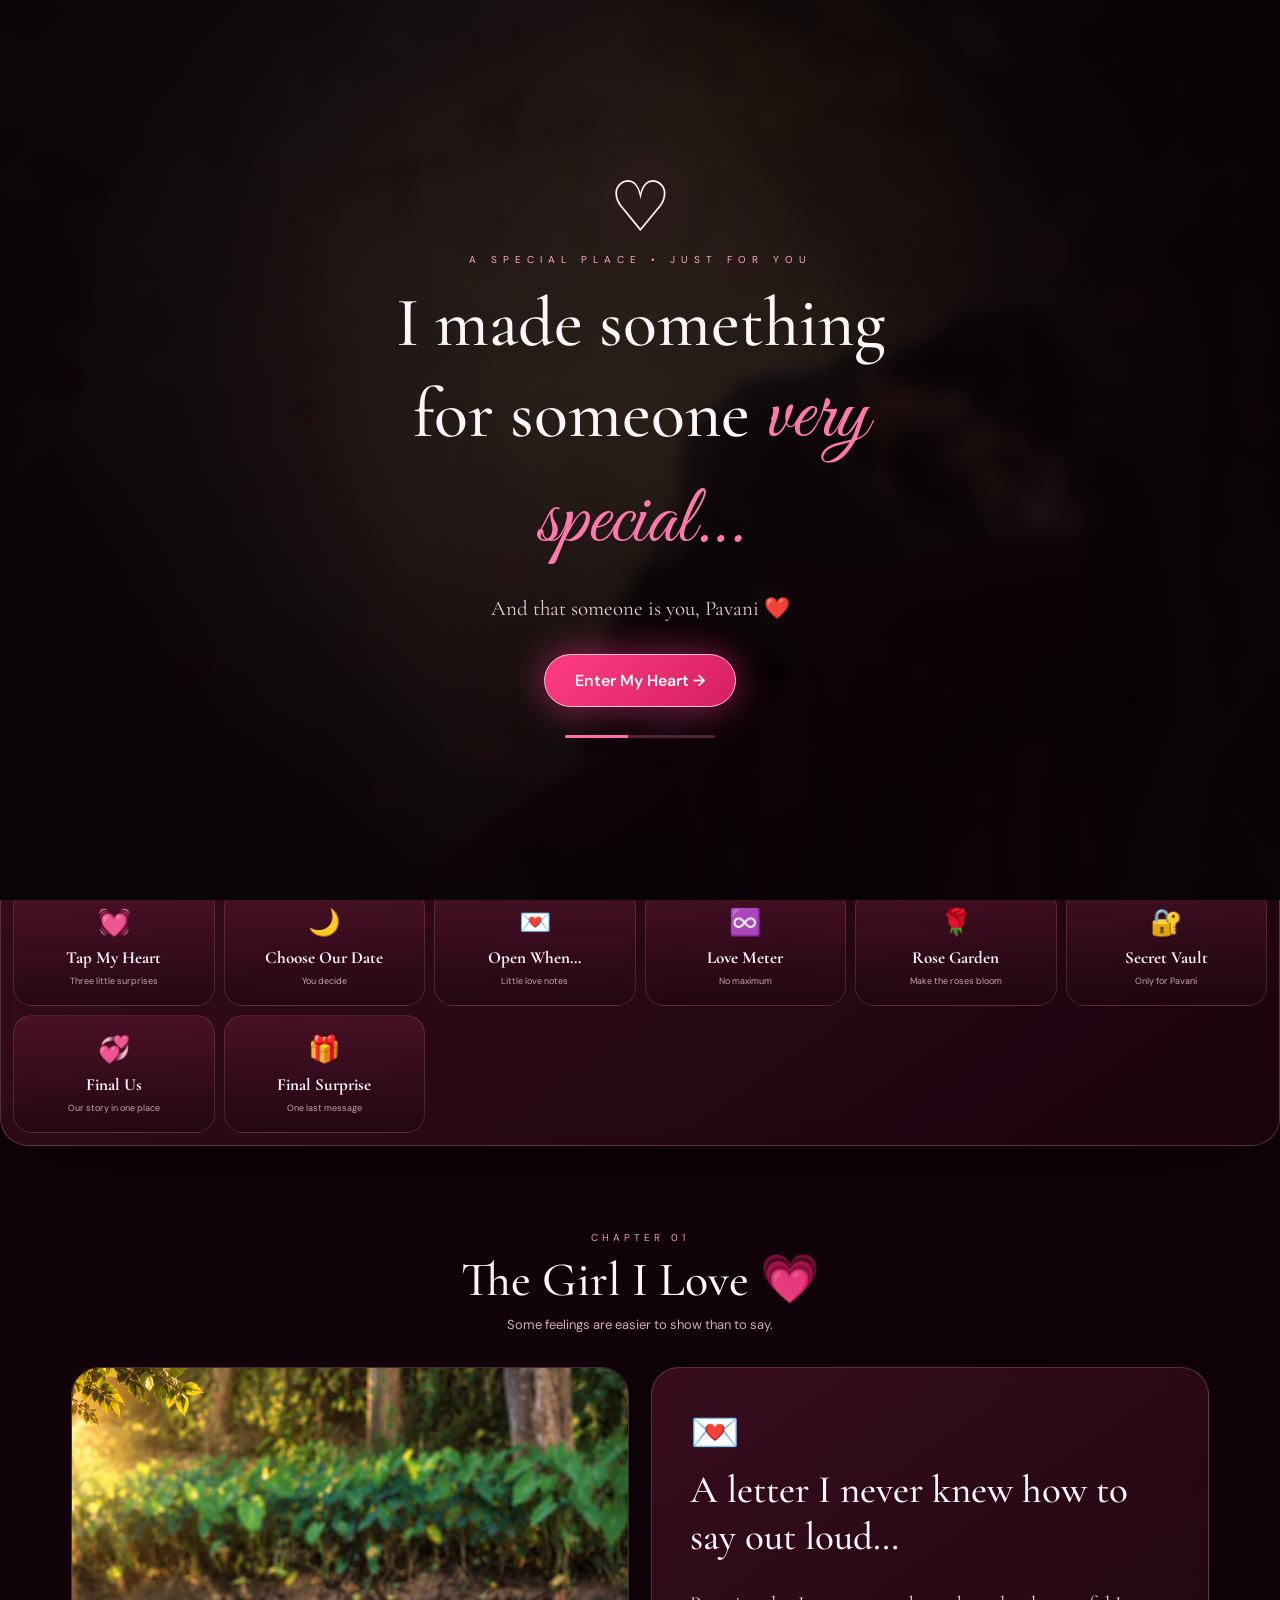
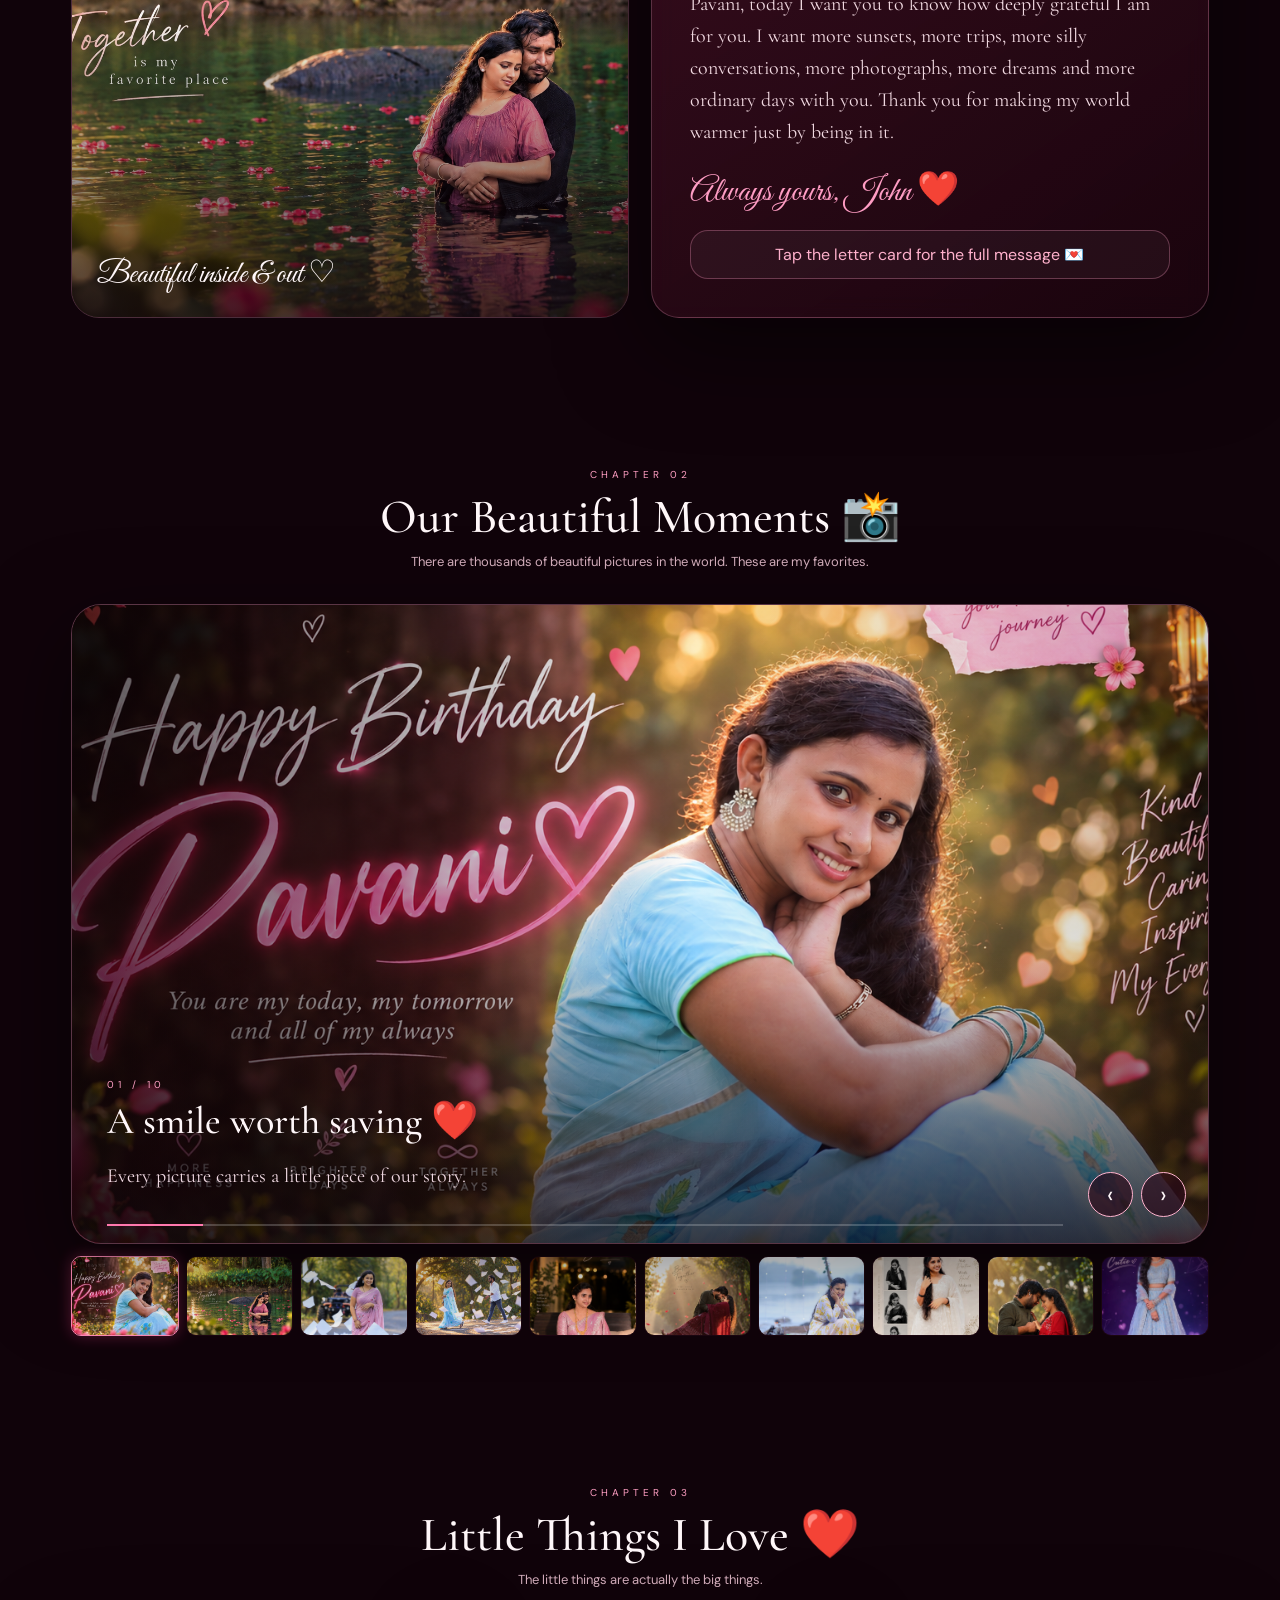
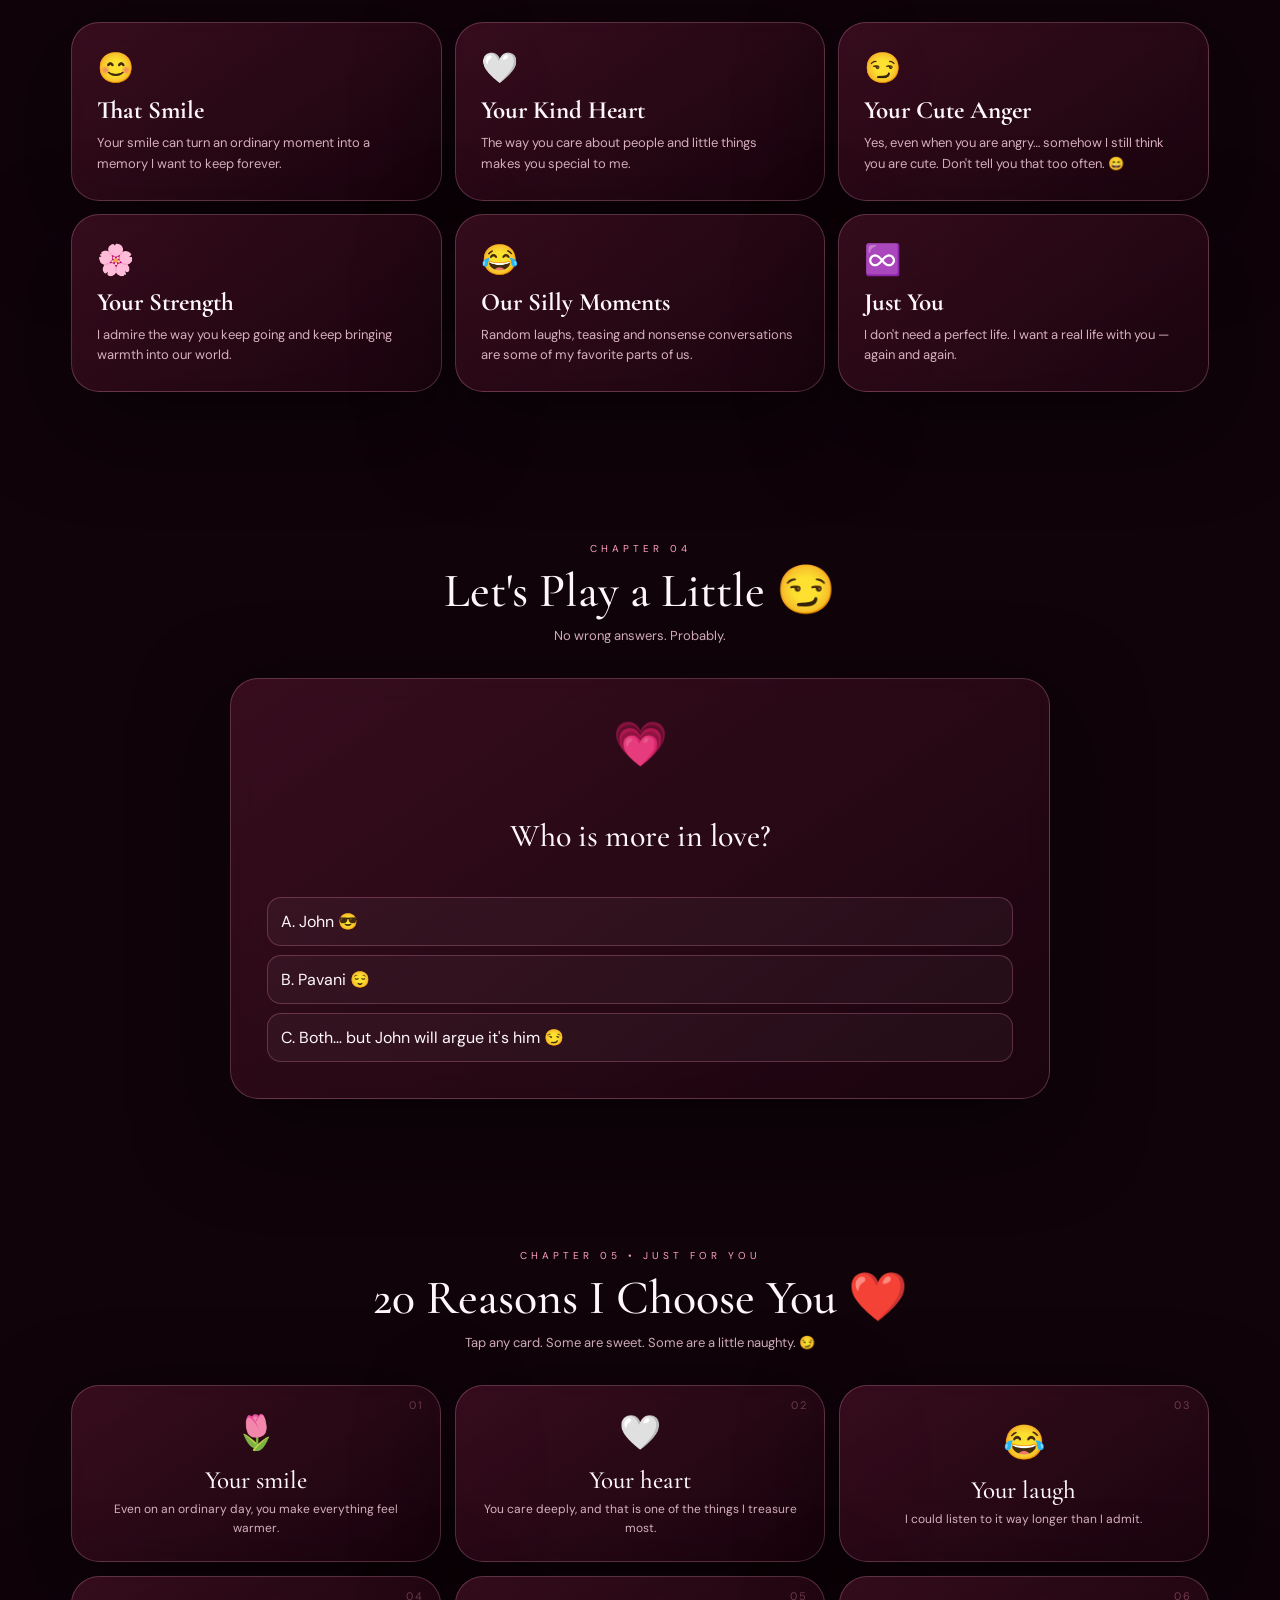
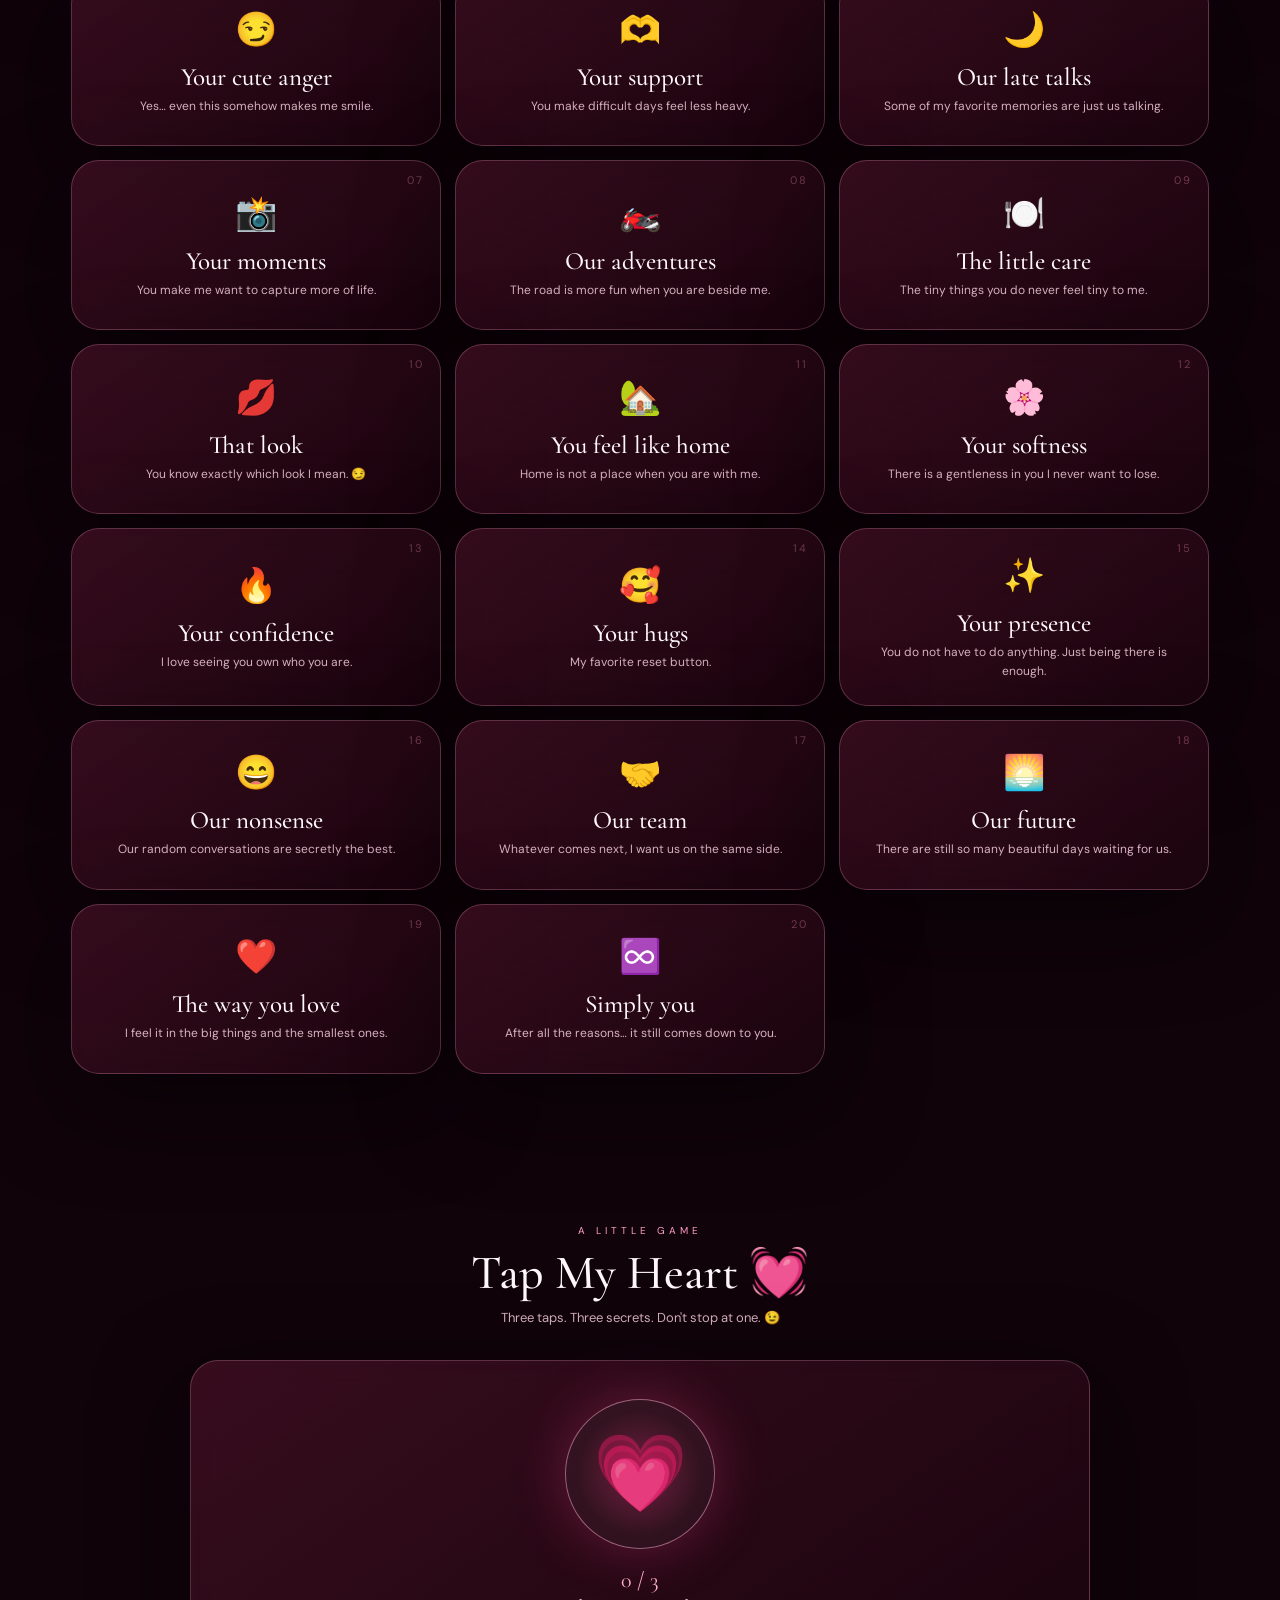
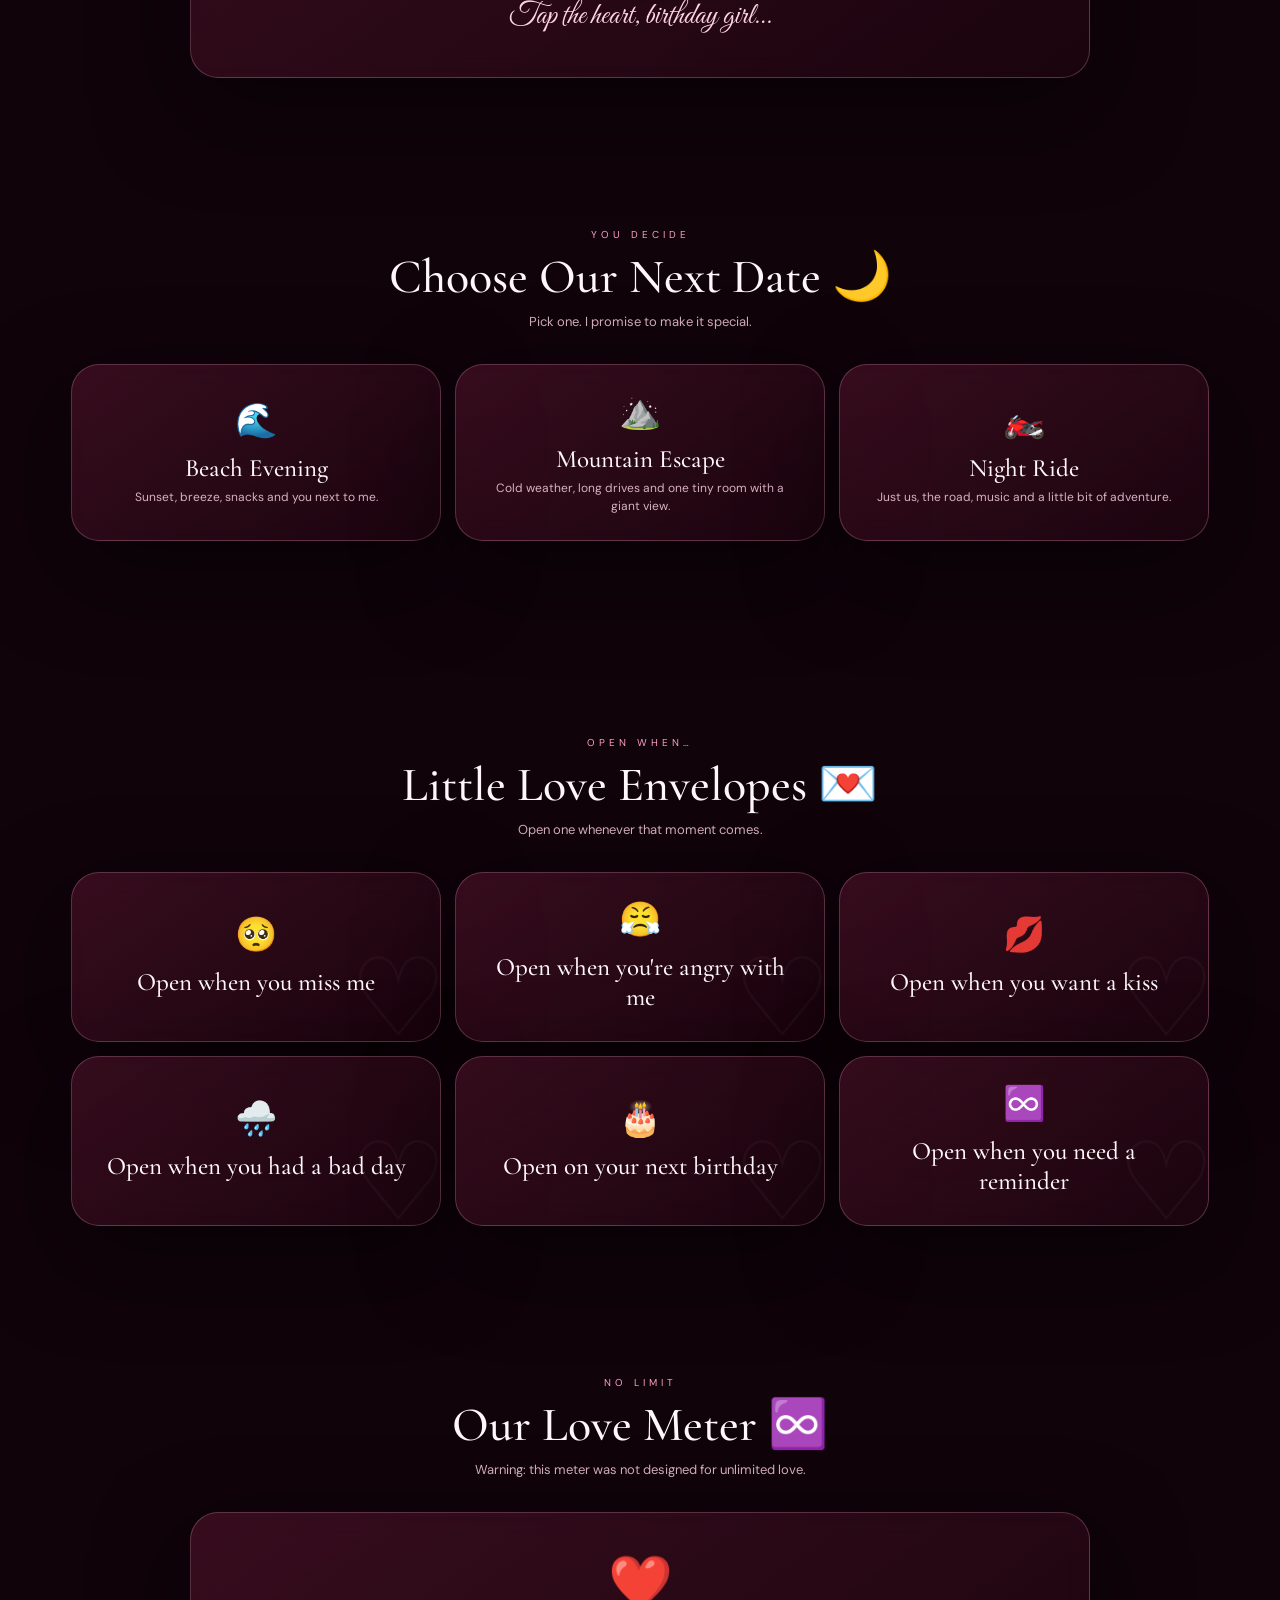
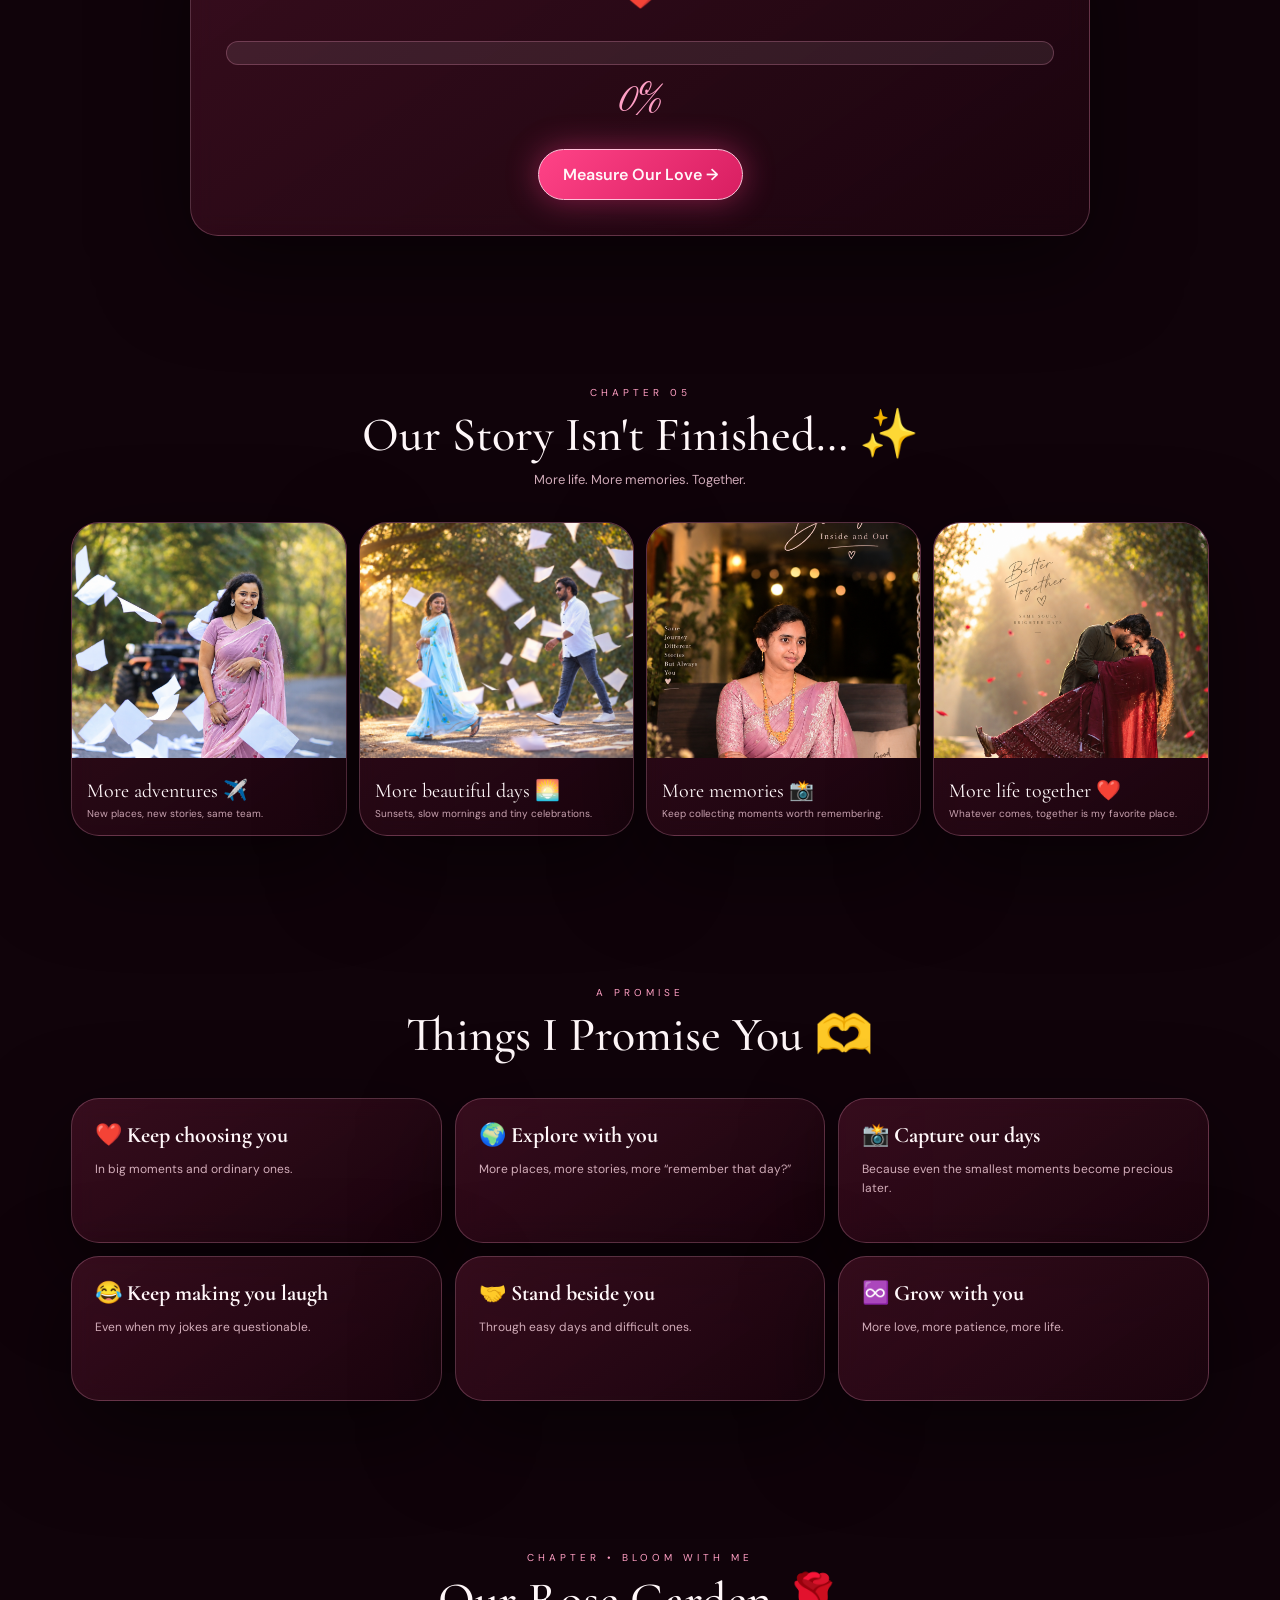
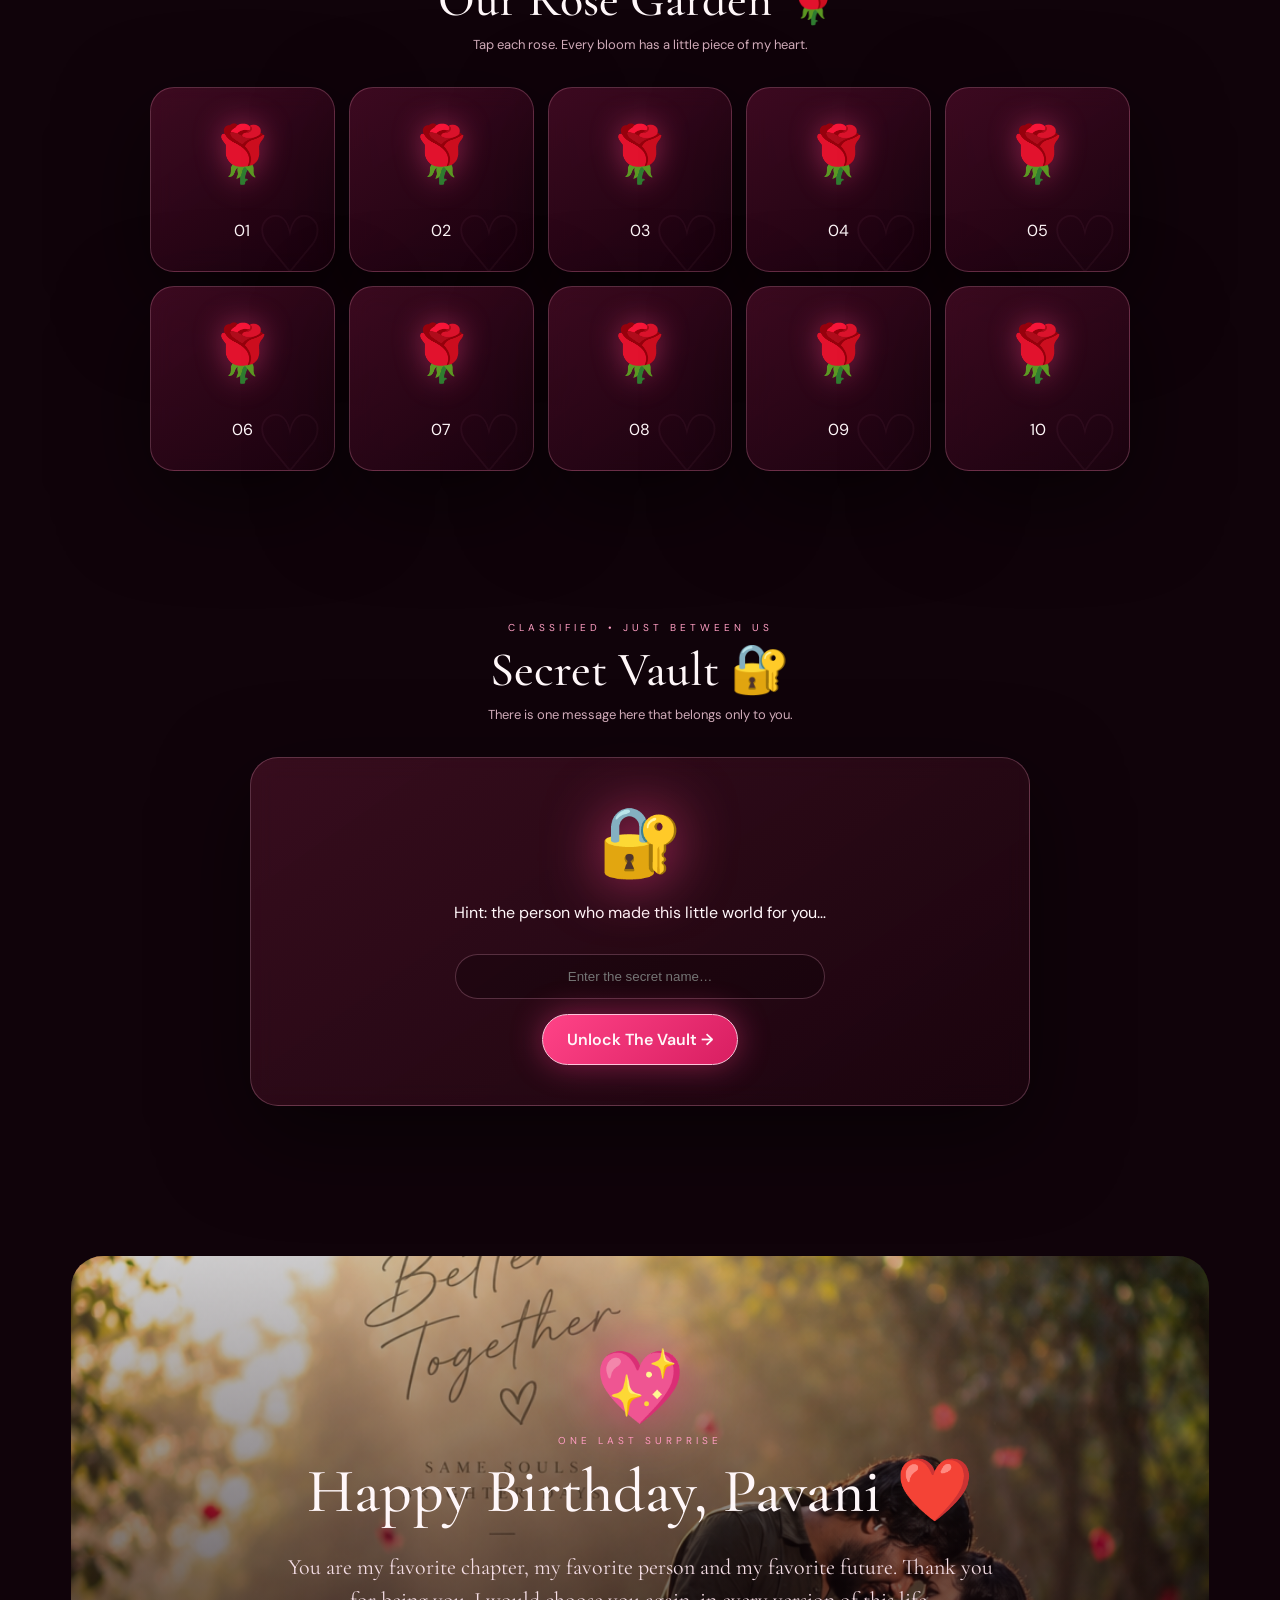
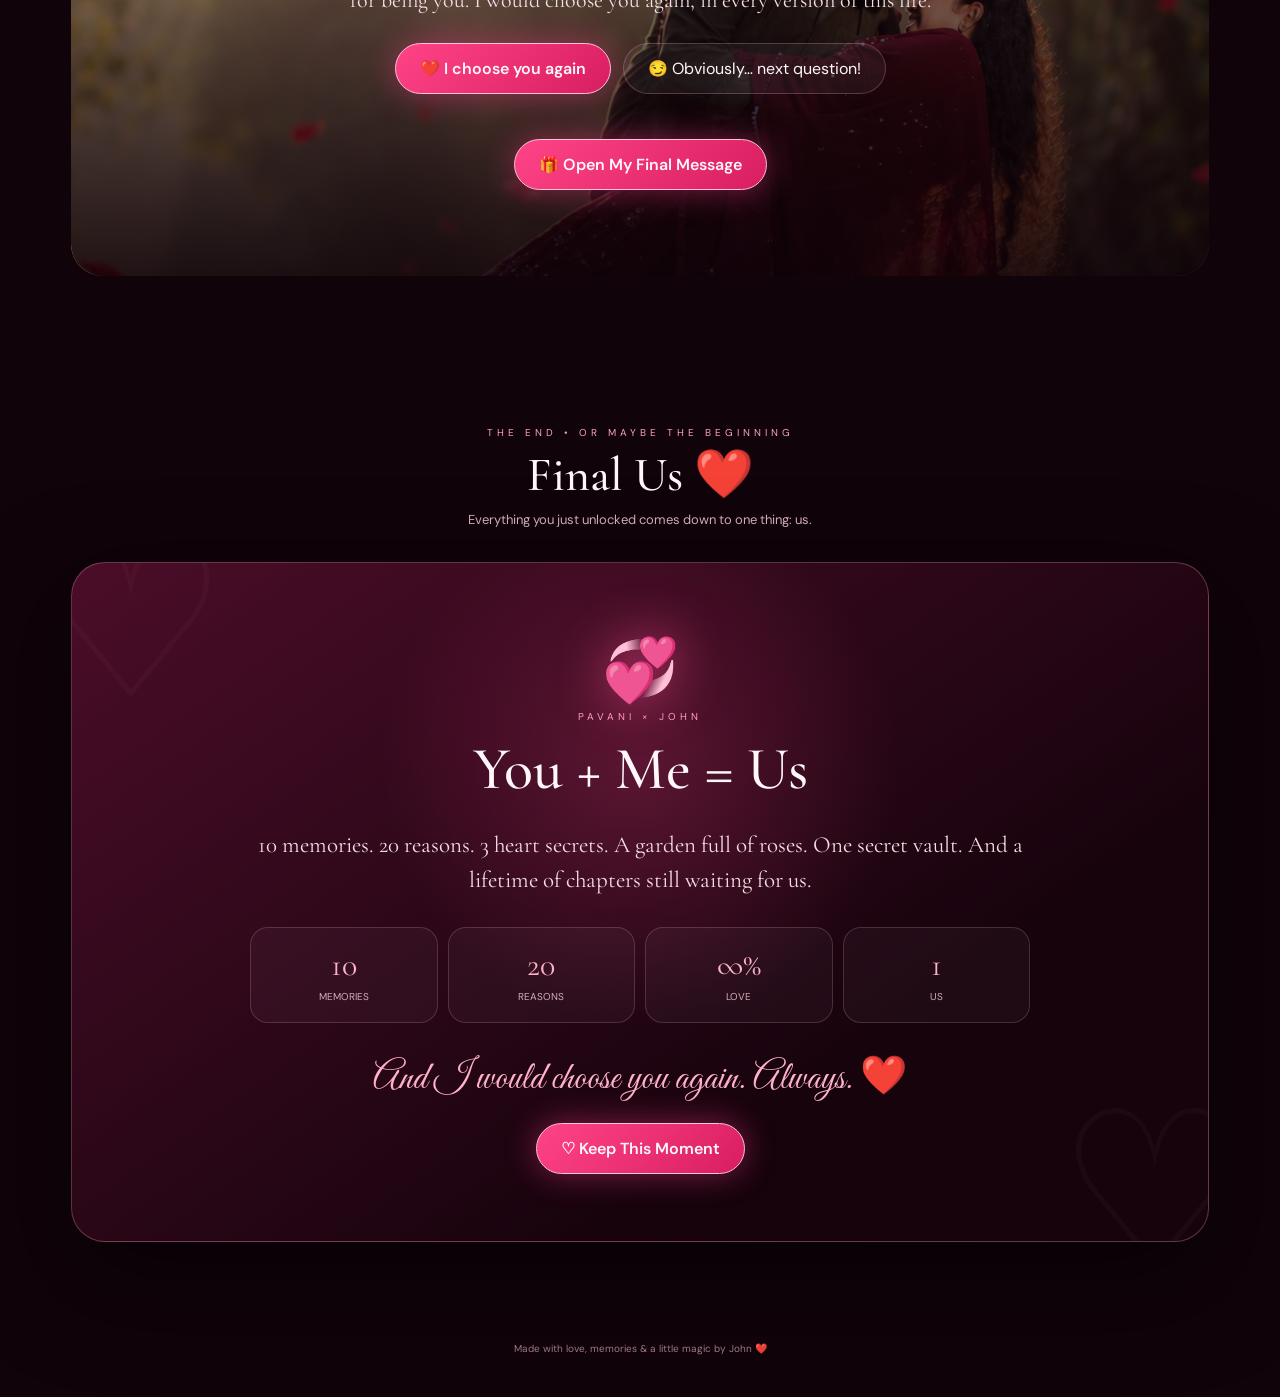
==== commit f4303f1f: "Add Rose Garden Secret Vault and Final Us" ====
--- a/index.html
+++ b/index.html
@@ -59,6 +59,30 @@
 @media(max-width:650px){.interactive-grid{grid-template-columns:1fr}.heart-stage,.meter{padding:27px 18px}.tap-heart{width:125px;height:125px;font-size:62px}.final-choice button{width:100%}}
 
 .slide.portrait{background:radial-gradient(circle at 50% 45%,#4b2455 0%,#170713 72%)}.slide.portrait img{object-fit:contain;transform:scale(1.01);padding:8px}.slide.portrait.active img{transform:scale(1.03)}.slide.portrait:after{background:linear-gradient(0deg,rgba(8,1,5,.78),transparent 42%)}.slide.square{background:radial-gradient(circle at 50% 45%,#452044 0%,#170713 72%)}.slide.square img{object-fit:contain;padding:8px}.slide.square.active img{transform:scale(1.03)}
+
+/* Rose Garden + Secret Vault + Final Us */
+.rose-garden{display:grid;grid-template-columns:repeat(5,1fr);gap:14px;max-width:980px;margin:auto}
+.rose-bloom{min-height:185px;border:1px solid rgba(255,160,196,.25);border-radius:24px;background:linear-gradient(145deg,rgba(92,15,48,.6),rgba(28,3,16,.82));display:grid;place-items:center;text-align:center;transition:.3s;position:relative;overflow:hidden;padding:15px}
+.rose-bloom:hover{transform:translateY(-7px);border-color:#ff9fc4;box-shadow:0 18px 45px rgba(255,54,132,.18)}
+.rose-icon{font-size:55px;filter:drop-shadow(0 0 15px rgba(255,70,140,.45));transition:.45s}
+.rose-bloom.open .rose-icon{transform:scale(1.18) rotate(-8deg)}
+.rose-bloom .rose-text{display:none;font-family:'Cormorant Garamond';font-size:18px;line-height:1.35;color:#f5dce6}
+.rose-bloom.open .rose-text{display:block;animation:fadeUp .45s ease}.rose-bloom.open .rose-label{display:none}
+.rose-bloom:after{content:'♡';position:absolute;right:8px;bottom:-25px;font:80px 'Cormorant Garamond';color:rgba(255,166,196,.05)}
+.vault{max-width:780px;margin:auto;padding:40px;text-align:center;position:relative}
+.vault-orb{font-size:68px;animation:pulse 1.7s infinite;filter:drop-shadow(0 0 30px rgba(255,70,140,.7))}
+.vault input{width:min(370px,100%);padding:14px 18px;border-radius:999px;border:1px solid var(--line);background:rgba(0,0,0,.25);color:#fff;text-align:center;outline:none;margin:15px 0}
+.vault-message{display:none;margin-top:24px;padding:25px;border-radius:22px;border:1px solid rgba(255,160,196,.28);background:rgba(255,255,255,.035)}
+.vault-message.show{display:block;animation:fadeUp .55s ease}.vault-message .big-secret{font:39px 'Great Vibes';color:#ffb1cc}.vault-message p{font-family:'Cormorant Garamond';font-size:20px;line-height:1.55;color:#f1d9e2}
+.us-screen{min-height:680px;border:1px solid rgba(255,160,196,.3);border-radius:34px;background:radial-gradient(circle at 50% 30%,rgba(255,70,140,.22),transparent 35%),linear-gradient(145deg,#4b0d29,#16030c 72%);display:grid;place-items:center;text-align:center;position:relative;overflow:hidden;box-shadow:0 35px 100px rgba(0,0,0,.55)}
+.us-screen:before,.us-screen:after{content:'♡';position:absolute;font-size:220px;color:rgba(255,170,200,.035);font-family:'Cormorant Garamond'}.us-screen:before{left:-40px;top:-70px}.us-screen:after{right:-45px;bottom:-90px}
+.us-content{position:relative;z-index:2;max-width:850px;padding:35px}
+.us-symbol{font-size:62px;filter:drop-shadow(0 0 25px rgba(255,80,145,.65));animation:pulse 1.7s infinite}
+.us-stats{display:grid;grid-template-columns:repeat(4,1fr);gap:10px;margin:30px 0}
+.us-stat{padding:17px 10px;border:1px solid rgba(255,170,200,.2);border-radius:18px;background:rgba(255,255,255,.035)}.us-stat strong{display:block;font:32px 'Cormorant Garamond';color:#ffb1cc}.us-stat span{font-size:10px;color:#d3adba}
+.us-screen h3{font-size:60px;margin:10px 0}.us-screen p{font:23px/1.5 'Cormorant Garamond';color:#f4dce5}.us-sign{font:38px 'Great Vibes';color:#ffb0ca;margin:20px}
+@media(max-width:850px){.rose-garden{grid-template-columns:repeat(3,1fr)}.us-stats{grid-template-columns:repeat(2,1fr)}}@media(max-width:560px){.rose-garden{grid-template-columns:repeat(2,1fr)}.vault{padding:28px 18px}.us-screen{min-height:620px}.us-screen h3{font-size:45px}.us-screen p{font-size:20px}.us-stats{grid-template-columns:repeat(2,1fr)}}
+
 </style>
 </head>
 <body>
@@ -113,6 +137,9 @@
  <button class="navcard" onclick="document.getElementById('date').scrollIntoView({behavior:'smooth'})"><i>🌙</i><strong data-en="Choose Our Date" data-te="మన డేట్ ఎంచుకో">Choose Our Date</strong><small data-en="You decide" data-te="నువ్వే డిసైడ్ చెయ్యి">You decide</small></button>
  <button class="navcard" onclick="document.getElementById('when').scrollIntoView({behavior:'smooth'})"><i>💌</i><strong data-en="Open When…" data-te="ఎప్పుడు ఓపెన్ చేయాలి…">Open When…</strong><small data-en="Little love notes" data-te="చిన్న ప్రేమ మాటలు">Little love notes</small></button>
  <button class="navcard" onclick="document.getElementById('meter').scrollIntoView({behavior:'smooth'})"><i>♾️</i><strong data-en="Love Meter" data-te="లవ్ మీటర్">Love Meter</strong><small data-en="No maximum" data-te="మ్యాక్సిమమ్ లేదు">No maximum</small></button>
+ <button class="navcard" onclick="document.getElementById('roseGarden').scrollIntoView({behavior:'smooth'})"><i>🌹</i><strong data-en="Rose Garden" data-te="రోజ్ గార్డెన్">Rose Garden</strong><small data-en="Make the roses bloom" data-te="రోజెస్‌ని బ్లూమ్ చెయ్యి">Make the roses bloom</small></button>
+ <button class="navcard" onclick="document.getElementById('vault').scrollIntoView({behavior:'smooth'})"><i>🔐</i><strong data-en="Secret Vault" data-te="సీక్రెట్ వాల్ట్">Secret Vault</strong><small data-en="Only for Pavani" data-te="పవని కోసం మాత్రమే">Only for Pavani</small></button>
+ <button class="navcard" onclick="document.getElementById('us').scrollIntoView({behavior:'smooth'})"><i>💞</i><strong data-en="Final Us" data-te="మన చివరి పేజీ">Final Us</strong><small data-en="Our story in one place" data-te="మన కథ అంతా ఒక్కచోట">Our story in one place</small></button>
 <button class="navcard" onclick="document.getElementById('final').scrollIntoView({behavior:'smooth'})"><i>🎁</i><strong data-en="Final Surprise" data-te="చివరి సర్ప్రైజ్">Final Surprise</strong><small data-en="One last message" data-te="ఒక చివరి మెసేజ్">One last message</small></button>
 </div>
 
@@ -215,13 +242,53 @@
  </div>
 </section>
 
-<section class="chapter">
- <div class="chapter-head"><div class="eyebrow">JUST BETWEEN US</div><h3 data-en="One Secret Message 🔐" data-te="ఒక సీక్రెట్ మెసేజ్ 🔐">One Secret Message 🔐</h3><p data-en="Only Pavani gets to unlock this." data-te="దీన్ని పవని మాత్రమే అన్‌లాక్ చేయాలి.">Only Pavani gets to unlock this.</p></div>
- <div class="secret glass"><div class="lock">🔐</div><p data-en="Hint: the person who made this little world for you…" data-te="హింట్: నీ కోసం ఈ చిన్న ప్రపంచాన్ని తయారు చేసిన వ్యక్తి…">Hint: the person who made this little world for you…</p><input id="secretInput" placeholder="Enter name…" autocomplete="off"><br><button class="cta" onclick="unlockSecret()">Unlock My Message →</button><div class="secret-msg" id="secretMsg">Pavani… come here. I owe you a very big hug. ❤️</div></div>
+<section class="chapter" id="roseGarden">
+ <div class="chapter-head"><div class="eyebrow">CHAPTER • BLOOM WITH ME</div><h3 data-en="Our Rose Garden 🌹" data-te="మన రోజ్ గార్డెన్ 🌹">Our Rose Garden 🌹</h3><p data-en="Tap each rose. Every bloom has a little piece of my heart." data-te="ప్రతి రోజ్‌ని ట్యాప్ చెయ్యి. ప్రతి బ్లూమ్‌లో నా హార్ట్‌లోని ఒక చిన్న భాగం ఉంది.">Tap each rose. Every bloom has a little piece of my heart.</p></div>
+ <div class="rose-garden">
+  <button class="rose-bloom glass" onclick="bloomRose(this)"><span class="rose-icon">🌹</span><span class="rose-label">01</span><span class="rose-text" data-en="Your smile is still my favorite view. ❤️" data-te="నీ స్మైల్ ఇప్పటికీ నాకు ఫేవరెట్ వ్యూ. ❤️">Your smile is still my favorite view. ❤️</span></button>
+  <button class="rose-bloom glass" onclick="bloomRose(this)"><span class="rose-icon">🌹</span><span class="rose-label">02</span><span class="rose-text" data-en="You make ordinary days feel special." data-te="నువ్వు సాధారణ రోజులను కూడా స్పెషల్‌గా చేస్తావు.">You make ordinary days feel special.</span></button>
+  <button class="rose-bloom glass" onclick="bloomRose(this)"><span class="rose-icon">🌹</span><span class="rose-label">03</span><span class="rose-text" data-en="Your hugs are my favorite reset button. 🫶" data-te="నీ హగ్స్ నా ఫేవరెట్ రీసెట్ బటన్. 🫶">Your hugs are my favorite reset button. 🫶</span></button>
+  <button class="rose-bloom glass" onclick="bloomRose(this)"><span class="rose-icon">🌹</span><span class="rose-label">04</span><span class="rose-text" data-en="I love the little things you do without noticing." data-te="నువ్వు తెలియకుండానే చేసే చిన్న చిన్న పనులు నాకు చాలా ఇష్టం.">I love the little things you do without noticing.</span></button>
+  <button class="rose-bloom glass" onclick="bloomRose(this)"><span class="rose-icon">🌹</span><span class="rose-label">05</span><span class="rose-text" data-en="I would choose your hand to hold again and again. ❤️" data-te="మళ్లీ మళ్లీ పట్టుకోవాల్సిన చెయ్యి ఏదైనా ఉంటే… అది నీదే. ❤️">I would choose your hand to hold again and again. ❤️</span></button>
+  <button class="rose-bloom glass" onclick="bloomRose(this)"><span class="rose-icon">🌹</span><span class="rose-label">06</span><span class="rose-text" data-en="Even our silly moments are precious to me. 😂" data-te="మన అల్లరి క్షణాలు కూడా నాకు చాలా విలువైనవి. 😂">Even our silly moments are precious to me. 😂</span></button>
+  <button class="rose-bloom glass" onclick="bloomRose(this)"><span class="rose-icon">🌹</span><span class="rose-label">07</span><span class="rose-text" data-en="You feel like home, wherever we are." data-te="మనం ఎక్కడ ఉన్నా… నువ్వుంటే అదే నా హోమ్.">You feel like home, wherever we are.</span></button>
+  <button class="rose-bloom glass" onclick="bloomRose(this)"><span class="rose-icon">🌹</span><span class="rose-label">08</span><span class="rose-text" data-en="There are still so many memories I want with you." data-te="నీతో ఇంకా ఎన్నో జ్ఞాపకాలు కావాలి.">There are still so many memories I want with you.</span></button>
+  <button class="rose-bloom glass" onclick="bloomRose(this)"><span class="rose-icon">🌹</span><span class="rose-label">09</span><span class="rose-text" data-en="You are my favorite person to annoy forever. 😏❤️" data-te="ఎప్పటికీ అల్లరి చేయడానికి నా ఫేవరెట్ పర్సన్ నువ్వే. 😏❤️">You are my favorite person to annoy forever. 😏❤️</span></button>
+  <button class="rose-bloom glass" onclick="bloomRose(this)"><span class="rose-icon">🌹</span><span class="rose-label">10</span><span class="rose-text" data-en="And after every reason… it is still simply you. ♾️" data-te="అన్ని కారణాల తర్వాత కూడా… చివరికి నువ్వే. ♾️">And after every reason… it is still simply you. ♾️</span></button>
+ </div>
+</section>
+
+<section class="chapter" id="vault">
+ <div class="chapter-head"><div class="eyebrow">CLASSIFIED • JUST BETWEEN US</div><h3 data-en="Secret Vault 🔐" data-te="సీక్రెట్ వాల్ట్ 🔐">Secret Vault 🔐</h3><p data-en="There is one message here that belongs only to you." data-te="ఇక్కడ నీ కోసం మాత్రమే ఉన్న ఒక మెసేజ్ ఉంది.">There is one message here that belongs only to you.</p></div>
+ <div class="vault glass">
+  <div class="vault-orb">🔐</div>
+  <p data-en="Hint: the person who made this little world for you…" data-te="హింట్: నీ కోసం ఈ చిన్న ప్రపంచాన్ని తయారు చేసిన వ్యక్తి…">Hint: the person who made this little world for you…</p>
+  <input id="secretInput" placeholder="Enter the secret name…" data-en-placeholder="Enter the secret name…" data-te-placeholder="సీక్రెట్ పేరు ఎంటర్ చెయ్యి…" autocomplete="off">
+  <br><button class="cta" onclick="unlockSecret()">Unlock The Vault →</button>
+  <div class="vault-message" id="secretMsg">
+   <div class="big-secret" data-en="You found it, Pavani… ❤️" data-te="దొరికేసింది పవని… ❤️">You found it, Pavani… ❤️</div>
+   <p data-en="My biggest secret is not really a secret: I still fall for you in the smallest moments. Your smile, your voice, your hugs… and the way you make ordinary life feel like something worth celebrating." data-te="నా పెద్ద సీక్రెట్ నిజానికి సీక్రెట్ కాదు: చిన్న చిన్న క్షణాల్లో కూడా నేను మళ్లీ మళ్లీ నీ ప్రేమలో పడుతూనే ఉంటాను. నీ స్మైల్, నీ వాయిస్, నీ హగ్స్… సాధారణ జీవితాన్ని కూడా సెలబ్రేట్ చేయాలనిపించేలా చేస్తావు.">My biggest secret is not really a secret: I still fall for you in the smallest moments. Your smile, your voice, your hugs… and the way you make ordinary life feel like something worth celebrating.</p>
+   <div class="signature">Always yours, John ❤️</div>
+  </div>
+ </div>
 </section>
 
 <section class="chapter" id="final">
  <div class="final"><div class="final-content"><div class="final-heart">💖</div><div class="eyebrow">ONE LAST SURPRISE</div><h3 data-en="Happy Birthday, Pavani ❤️" data-te="హ్యాపీ బర్త్‌డే, పవని ❤️">Happy Birthday, Pavani ❤️</h3><p data-en="You are my favorite chapter, my favorite person and my favorite future. Thank you for being you. I would choose you again, in every version of this life." data-te="నువ్వే నా ఫేవరెట్ చాప్టర్, నా ఫేవరెట్ పర్సన్, నా ఫేవరెట్ ఫ్యూచర్. నువ్వు నువ్వుగా ఉన్నందుకు థ్యాంక్యూ. ఈ జీవితంలో ఎన్ని సార్లు అవకాశం వచ్చినా… మళ్లీ నిన్నే ఎంచుకుంటాను.">You are my favorite chapter, my favorite person and my favorite future. Thank you for being you. I would choose you again, in every version of this life.</p><div class="final-choice"><button class="cta" onclick="chooseAgain('yes')">❤️ <span data-en="I choose you again" data-te="మళ్లీ నిన్నే ఎంచుకుంటా">I choose you again</span></button><button class="outline" onclick="chooseAgain('also')">😏 <span data-en="Obviously… next question!" data-te="అది అడగాలా… నెక్స్ట్ క్వెషన్!">Obviously… next question!</span></button></div><div class="choice-note" id="finalChoiceNote"></div><button class="cta" onclick="finale()">🎁 <span data-en="Open My Final Message" data-te="నా చివరి మెసేజ్ ఓపెన్ చెయ్యి">Open My Final Message</span></button></div></div>
+</section>
+<section class="chapter" id="us">
+ <div class="chapter-head"><div class="eyebrow">THE END • OR MAYBE THE BEGINNING</div><h3 data-en="Final Us ❤️" data-te="మన చివరి పేజీ ❤️">Final Us ❤️</h3><p data-en="Everything you just unlocked comes down to one thing: us." data-te="నువ్వు ఇప్పటివరకు అన్‌లాక్ చేసిన ప్రతిదీ చివరికి ఒక్క మాటే చెబుతుంది: మనం.">Everything you just unlocked comes down to one thing: us.</p></div>
+ <div class="us-screen">
+  <div class="us-content">
+   <div class="us-symbol">💞</div>
+   <div class="eyebrow">PAVANI × JOHN</div>
+   <h3 data-en="You + Me = Us" data-te="నువ్వు + నేను = మనం">You + Me = Us</h3>
+   <p data-en="10 memories. 20 reasons. 3 heart secrets. A garden full of roses. One secret vault. And a lifetime of chapters still waiting for us." data-te="10 జ్ఞాపకాలు. 20 కారణాలు. 3 హార్ట్ సీక్రెట్స్. రోజెస్‌తో నిండిన గార్డెన్. ఒక సీక్రెట్ వాల్ట్. ఇంకా మన కోసం ఎదురుచూస్తున్న జీవితకాలపు చాప్టర్స్.">10 memories. 20 reasons. 3 heart secrets. A garden full of roses. One secret vault. And a lifetime of chapters still waiting for us.</p>
+   <div class="us-stats"><div class="us-stat"><strong>10</strong><span data-en="MEMORIES" data-te="జ్ఞాపకాలు">MEMORIES</span></div><div class="us-stat"><strong>20</strong><span data-en="REASONS</span data-te="కారణాలు">REASONS</span></div><div class="us-stat"><strong>∞%</strong><span data-en="LOVE" data-te="ప్రేమ">LOVE</span></div><div class="us-stat"><strong>1</strong><span data-en="US" data-te="మనం">US</span></div></div>
+   <div class="us-sign" data-en="And I would choose you again. Always. ❤️" data-te="మళ్లీ నిన్నే ఎంచుకుంటాను. ఎప్పటికీ. ❤️">And I would choose you again. Always. ❤️</div>
+   <button class="cta" onclick="burst()">♡ Keep This Moment</button>
+  </div>
+ </div>
 </section>
 <div class="footer">Made with love, memories & a little magic by John ❤️</div>
 
@@ -276,7 +343,8 @@
 function closeModal(){document.getElementById('modal').classList.remove('show')}
 document.querySelector('.letter').onclick=()=>openModal('letter');
 function quizAnswer(){document.getElementById('quizResult').style.display='block';burst();}
-function unlockSecret(){const v=document.getElementById('secretInput').value.trim().toLowerCase();if(v==='john'||v==='జాన్'){document.getElementById('secretMsg').style.display='block';burst()}else{document.getElementById('secretInput').animate([{transform:'translateX(-5px)'},{transform:'translateX(5px)'},{transform:'translateX(0)'}],{duration:300});}}
+function bloomRose(el){el.classList.toggle('open');burst();if(document.querySelectorAll('.rose-bloom.open').length===10){setTimeout(()=>burst(),250)}}
+function unlockSecret(){const v=document.getElementById('secretInput').value.trim().toLowerCase();if(v==='john'||v==='జాన్'){document.getElementById('secretMsg').classList.add('show');burst()}else{document.getElementById('secretInput').animate([{transform:'translateX(-5px)'},{transform:'translateX(5px)'},{transform:'translateX(0)'}],{duration:300});}}
 let activeSong=1,songPlaying=false;
 function getSong(){return document.getElementById('song'+activeSong)}
 function updateSongUI(){const icon=document.getElementById('playIcon');icon.textContent=songPlaying?'❚❚':'▶';}
@@ -368,7 +436,7 @@
   let n=0;clearInterval(window.meterTimer);window.meterTimer=setInterval(()=>{n+=4;if(n>=100){n=100;clearInterval(window.meterTimer);value.textContent='∞%';burst();}else value.textContent=n+'%';},55);
 }
 function burst(){for(let i=0;i<45;i++){const e=document.createElement('div');e.textContent=['❤','💗','✨','🌸','💕'][i%5];e.style.position='fixed';e.style.left='50%';e.style.top='55%';e.style.zIndex='220';e.style.pointerEvents='none';e.style.fontSize=(14+Math.random()*25)+'px';const x=Math.random()*720-360,y=Math.random()*650-325,r=Math.random()*360;e.animate([{transform:'translate(-50%,-50%) scale(.2)',opacity:1},{transform:'translate(calc(-50% + '+x+'px),calc(-50% + '+y+'px)) rotate('+r+'deg) scale(1)',opacity:0}],{duration:1500,easing:'cubic-bezier(.2,.7,.2,1)'});document.body.appendChild(e);setTimeout(()=>e.remove(),1550)}}
-function finale(){burst();openModal('letter');setTimeout(()=>{document.getElementById('final').scrollIntoView({behavior:'smooth'})},500)}
+function finale(){burst();openModal('letter');setTimeout(()=>{closeModal();document.getElementById('us').scrollIntoView({behavior:'smooth'})},2200)}
 for(let i=0;i<45;i++){const e=document.createElement('div');e.className='petal';e.textContent=['❤','♡','💗','✦','🌸'][i%5];e.style.left=Math.random()*100+'vw';e.style.fontSize=(11+Math.random()*23)+'px';e.style.animationDuration=(8+Math.random()*11)+'s';e.style.animationDelay=(-Math.random()*15)+'s';document.getElementById('decor').appendChild(e)}
 for(let i=0;i<25;i++){const e=document.createElement('div');e.className='spark';e.style.left=Math.random()*100+'vw';e.style.top=Math.random()*100+'vh';e.style.animationDelay=(-Math.random()*4)+'s';document.getElementById('decor').appendChild(e)}
 renderCinema();resetTimer();renderReasons();
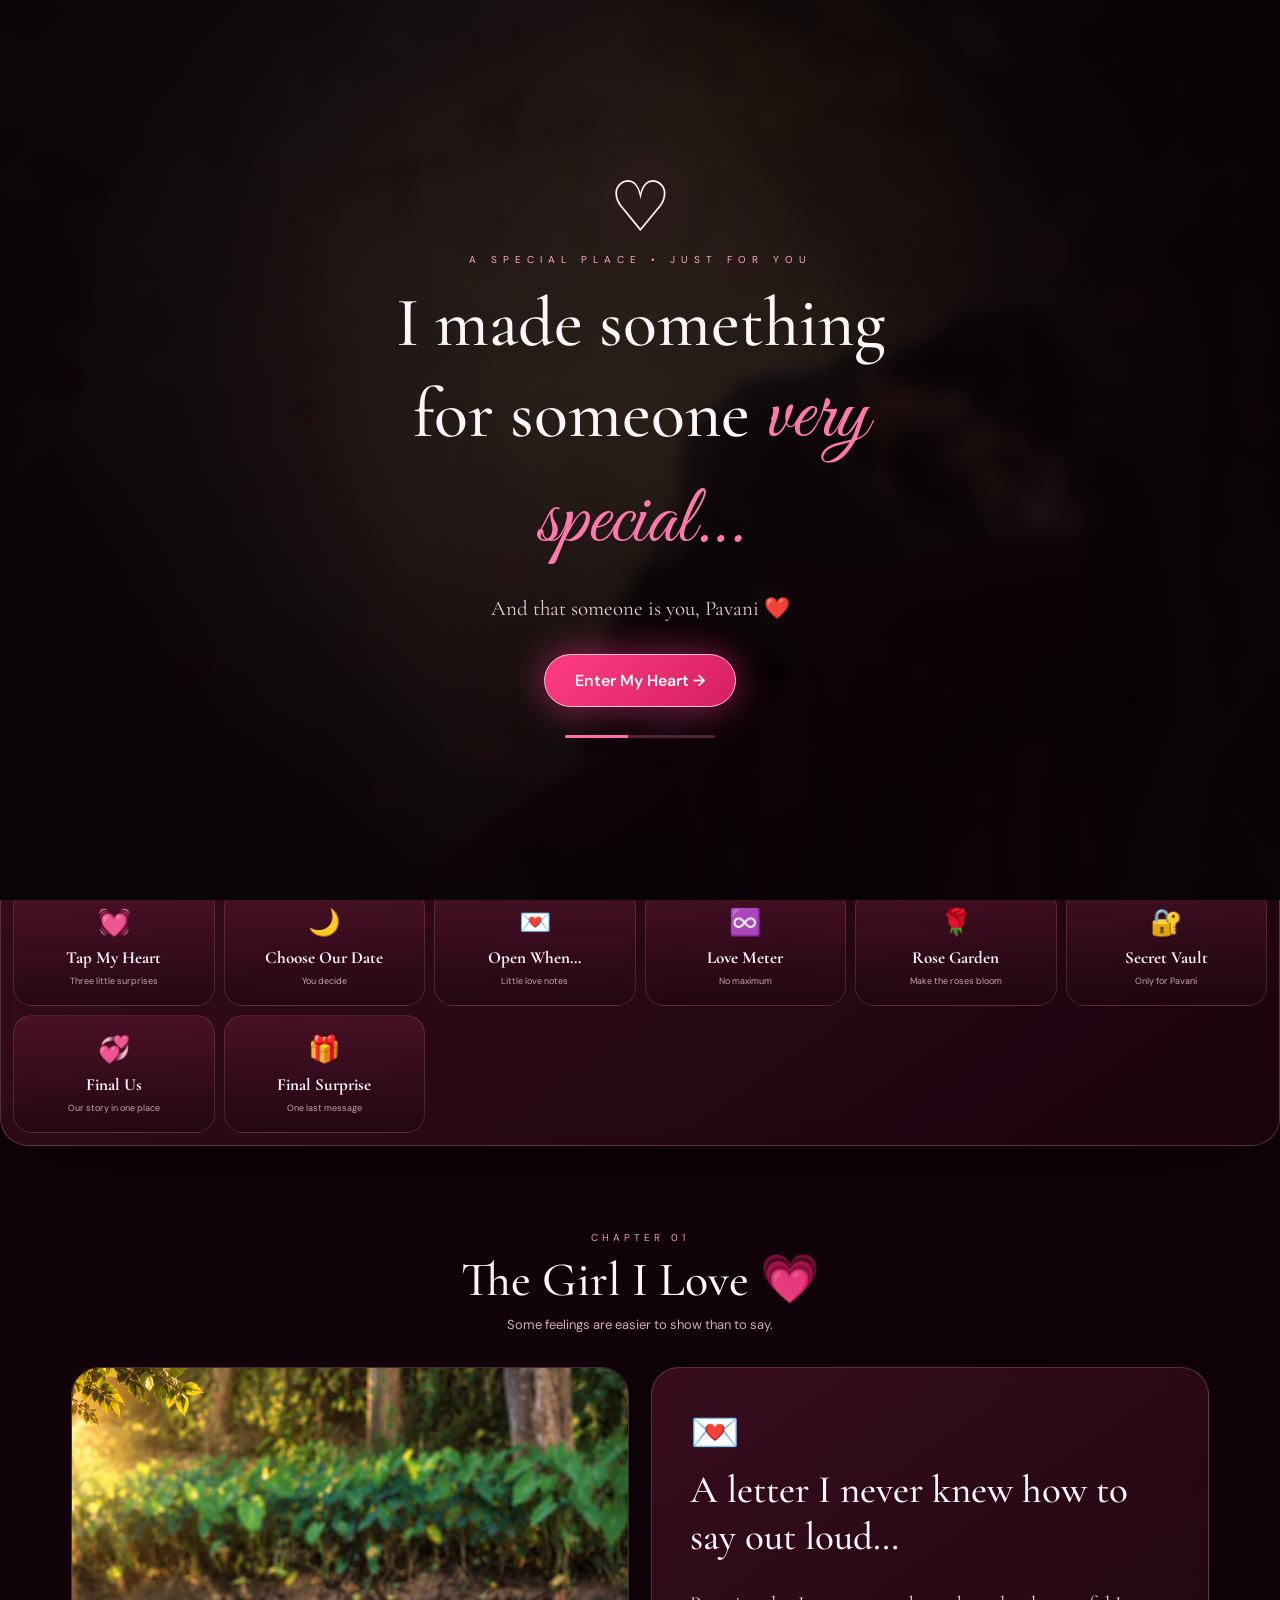
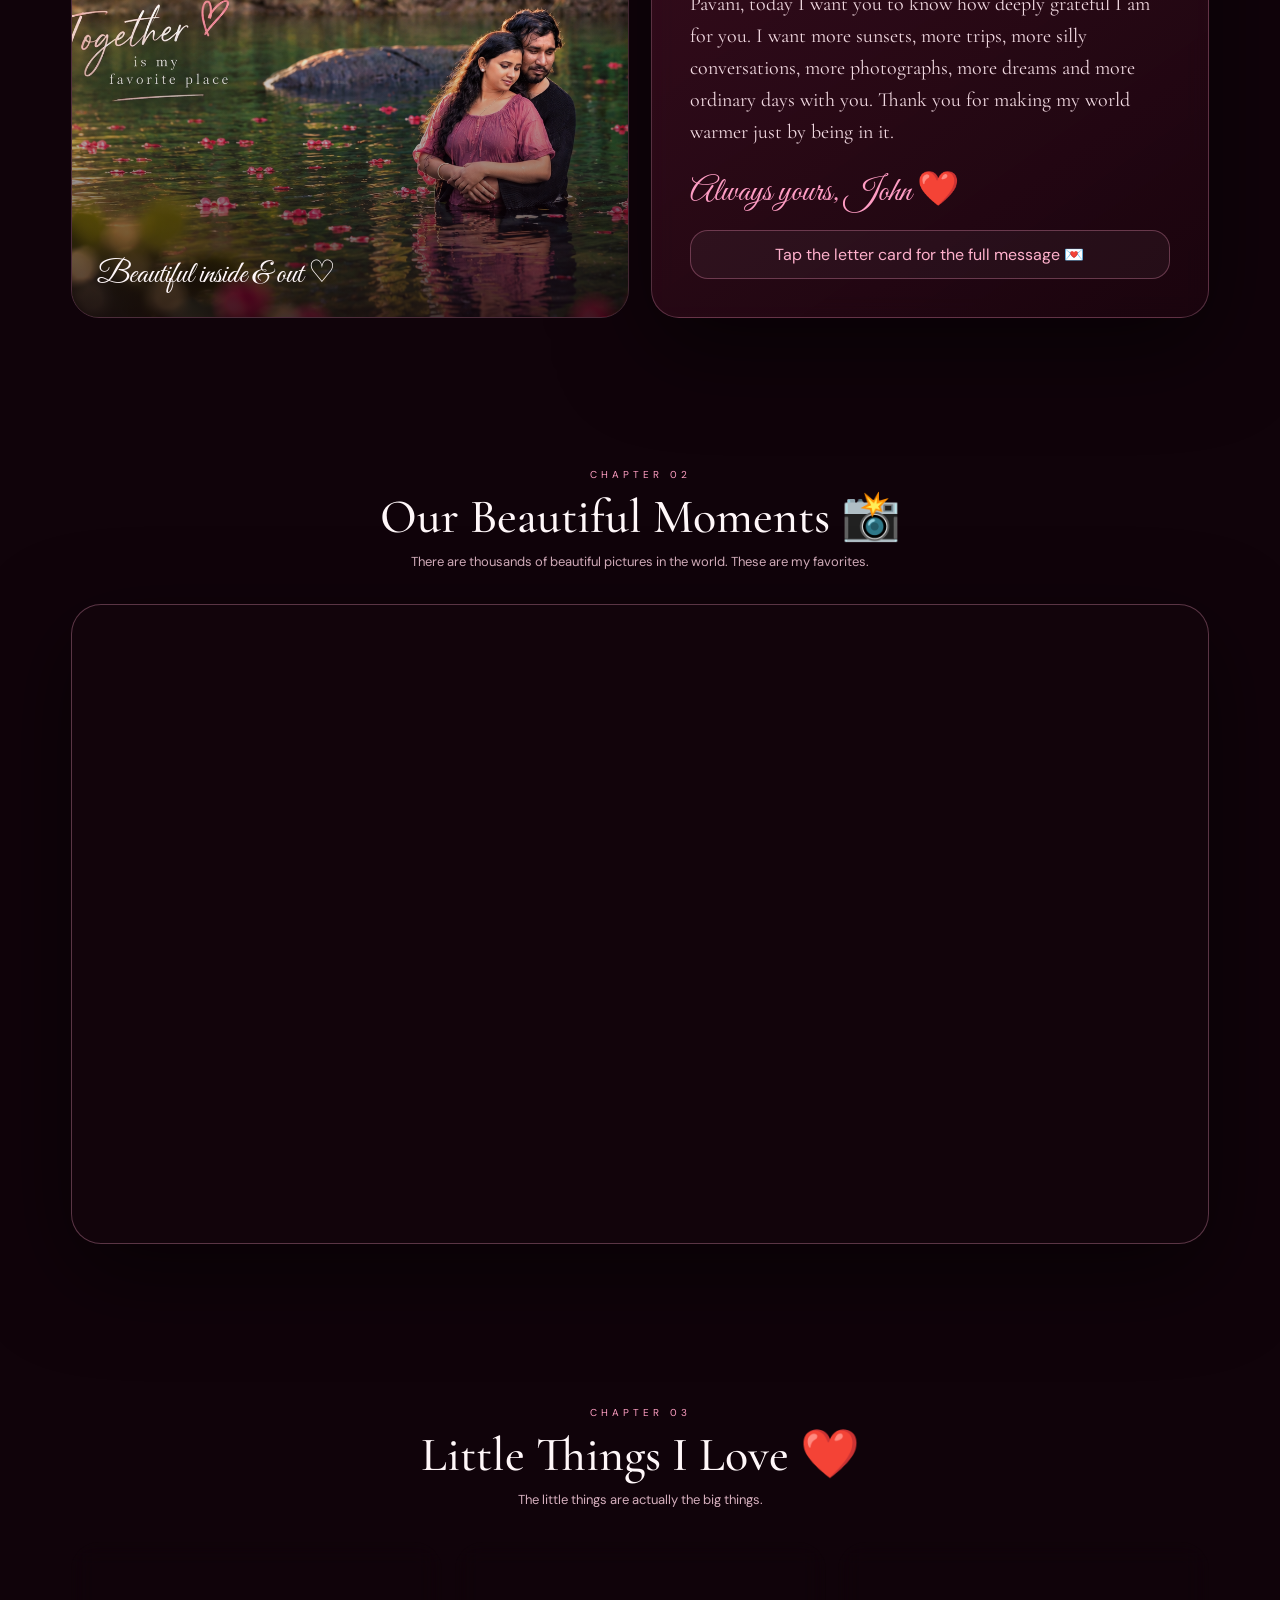
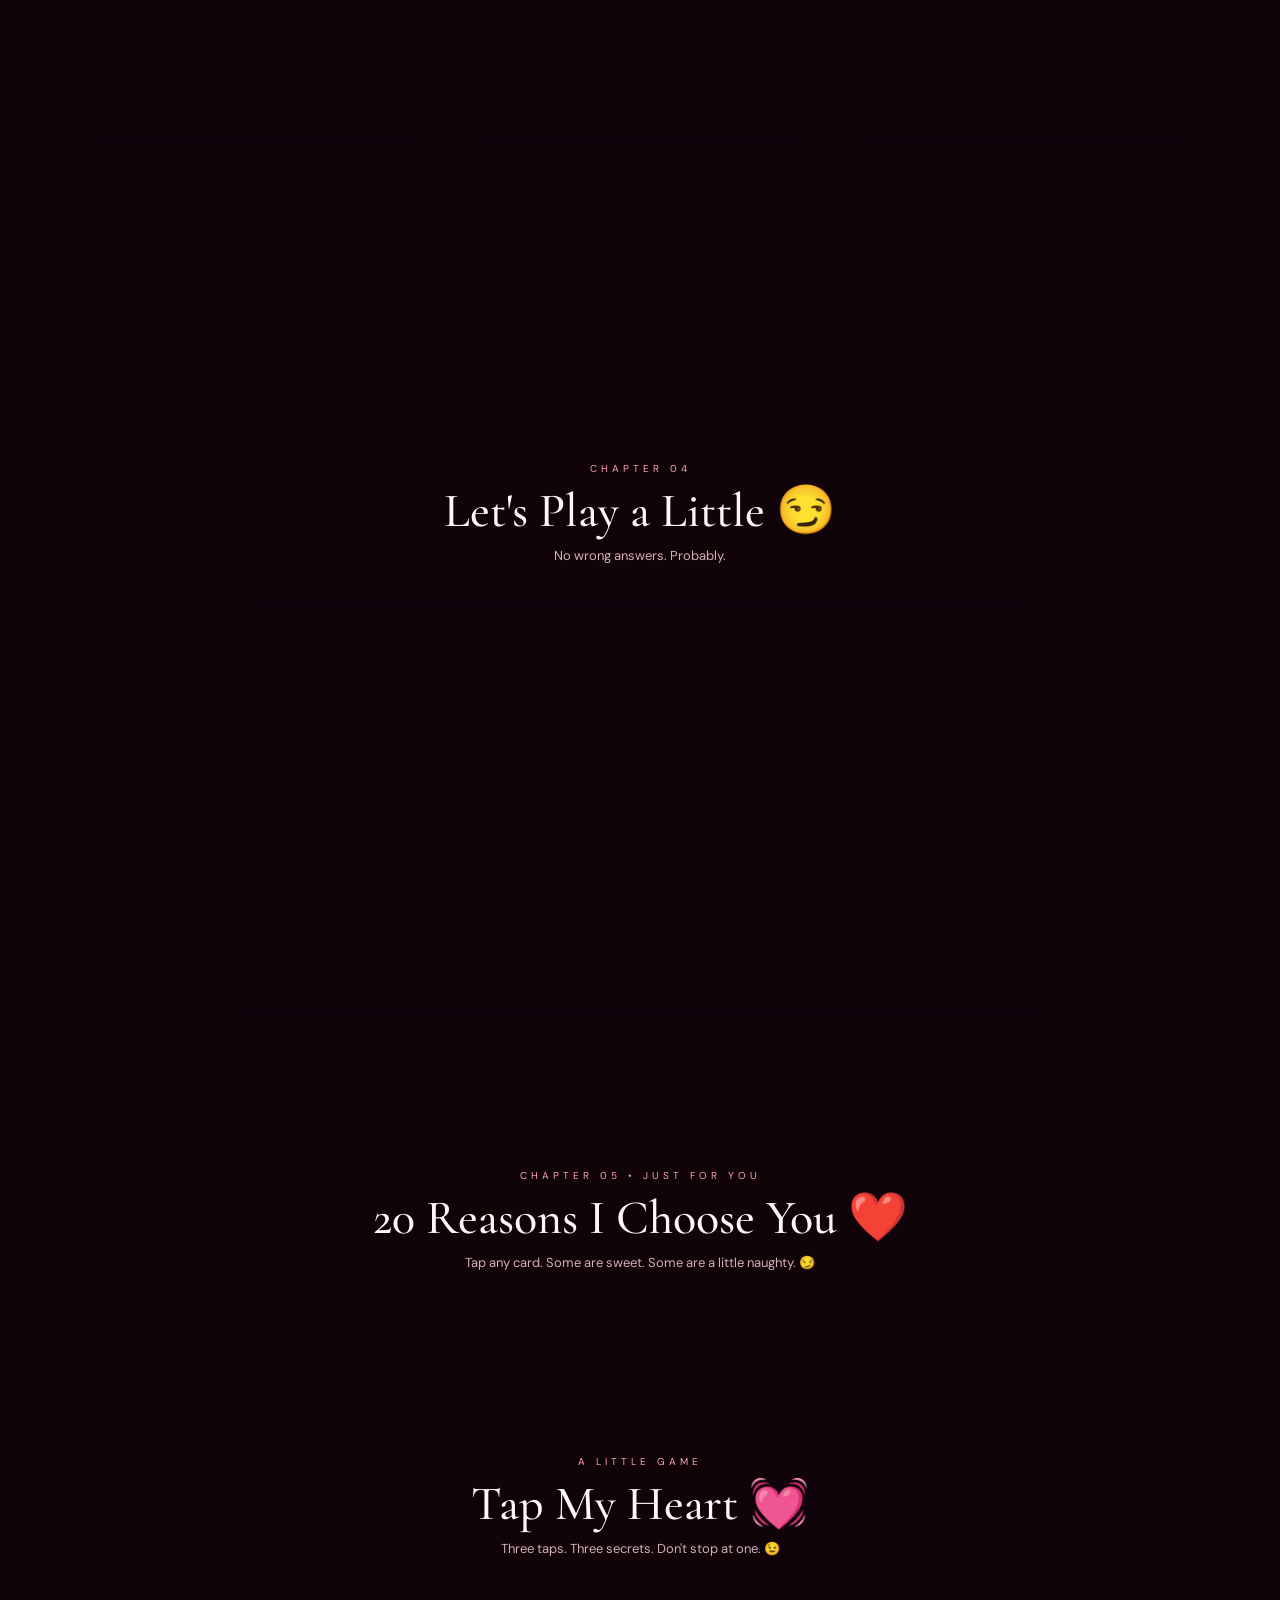
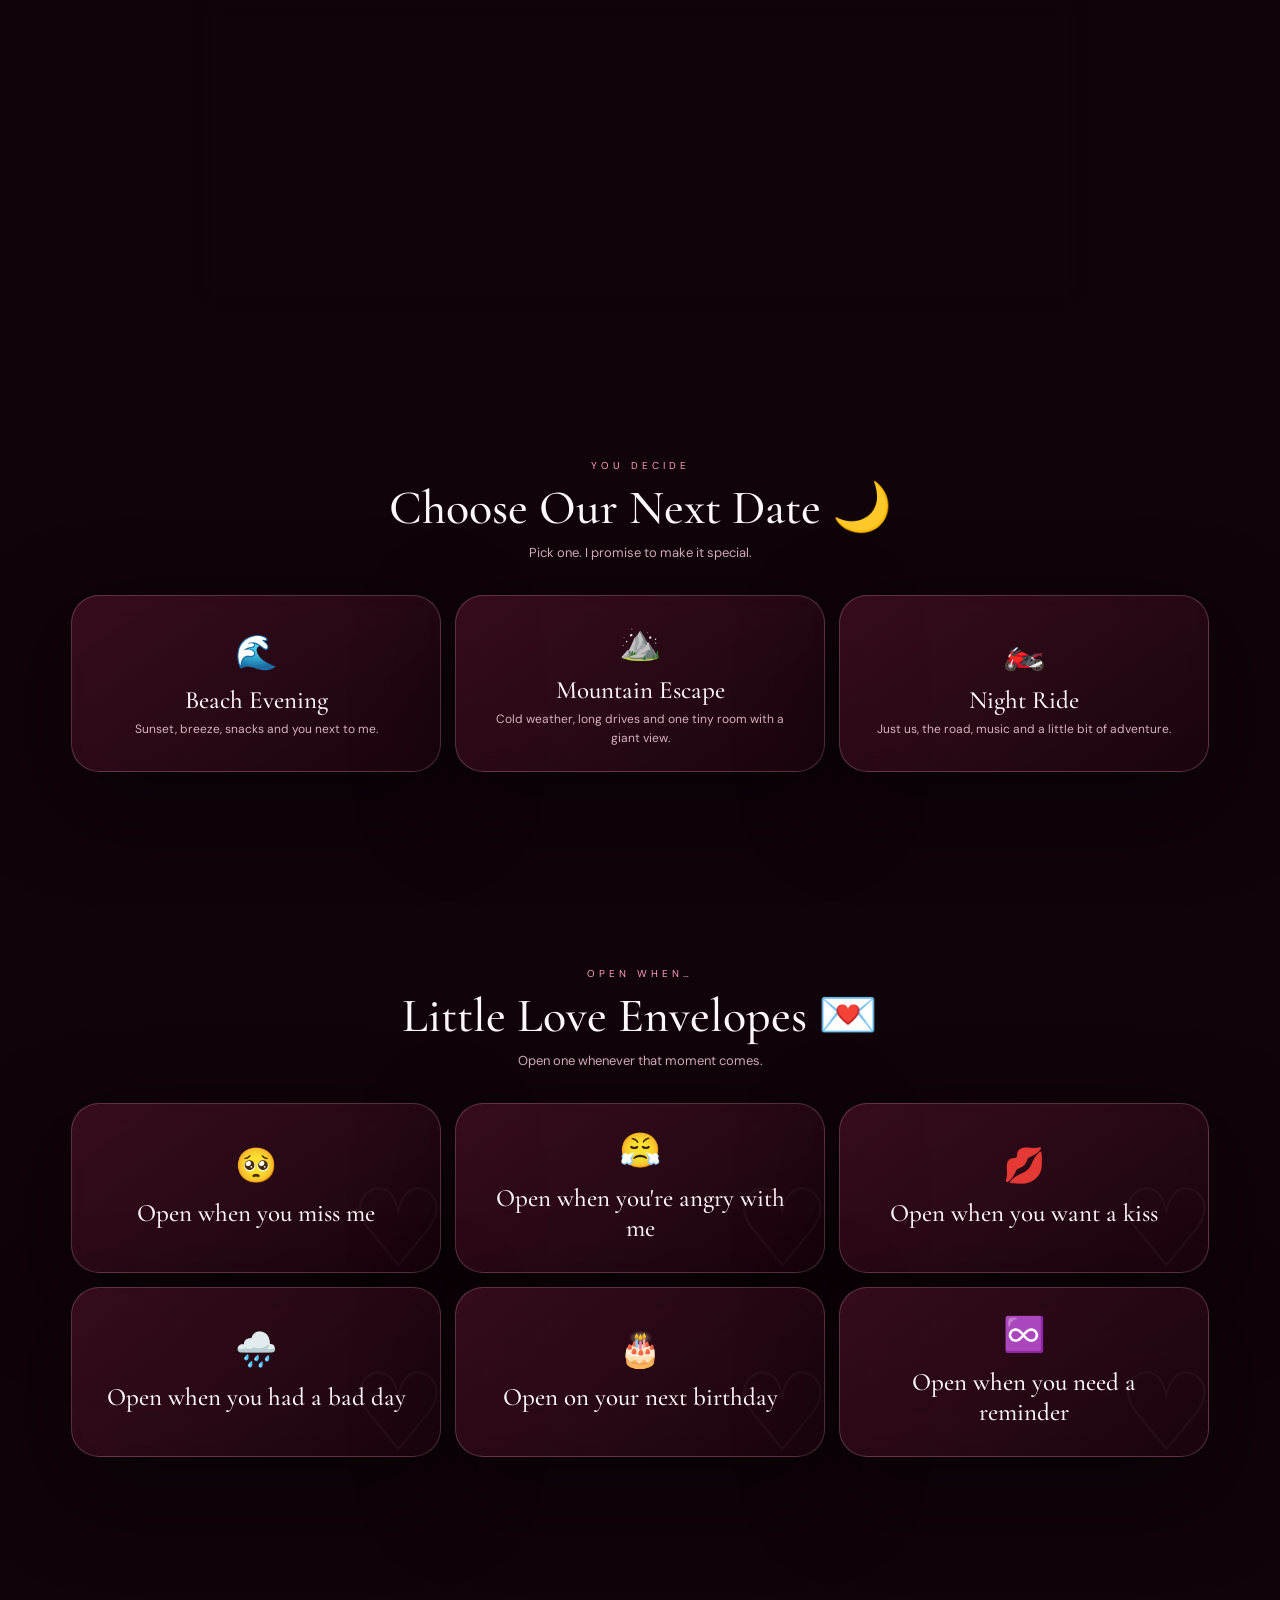
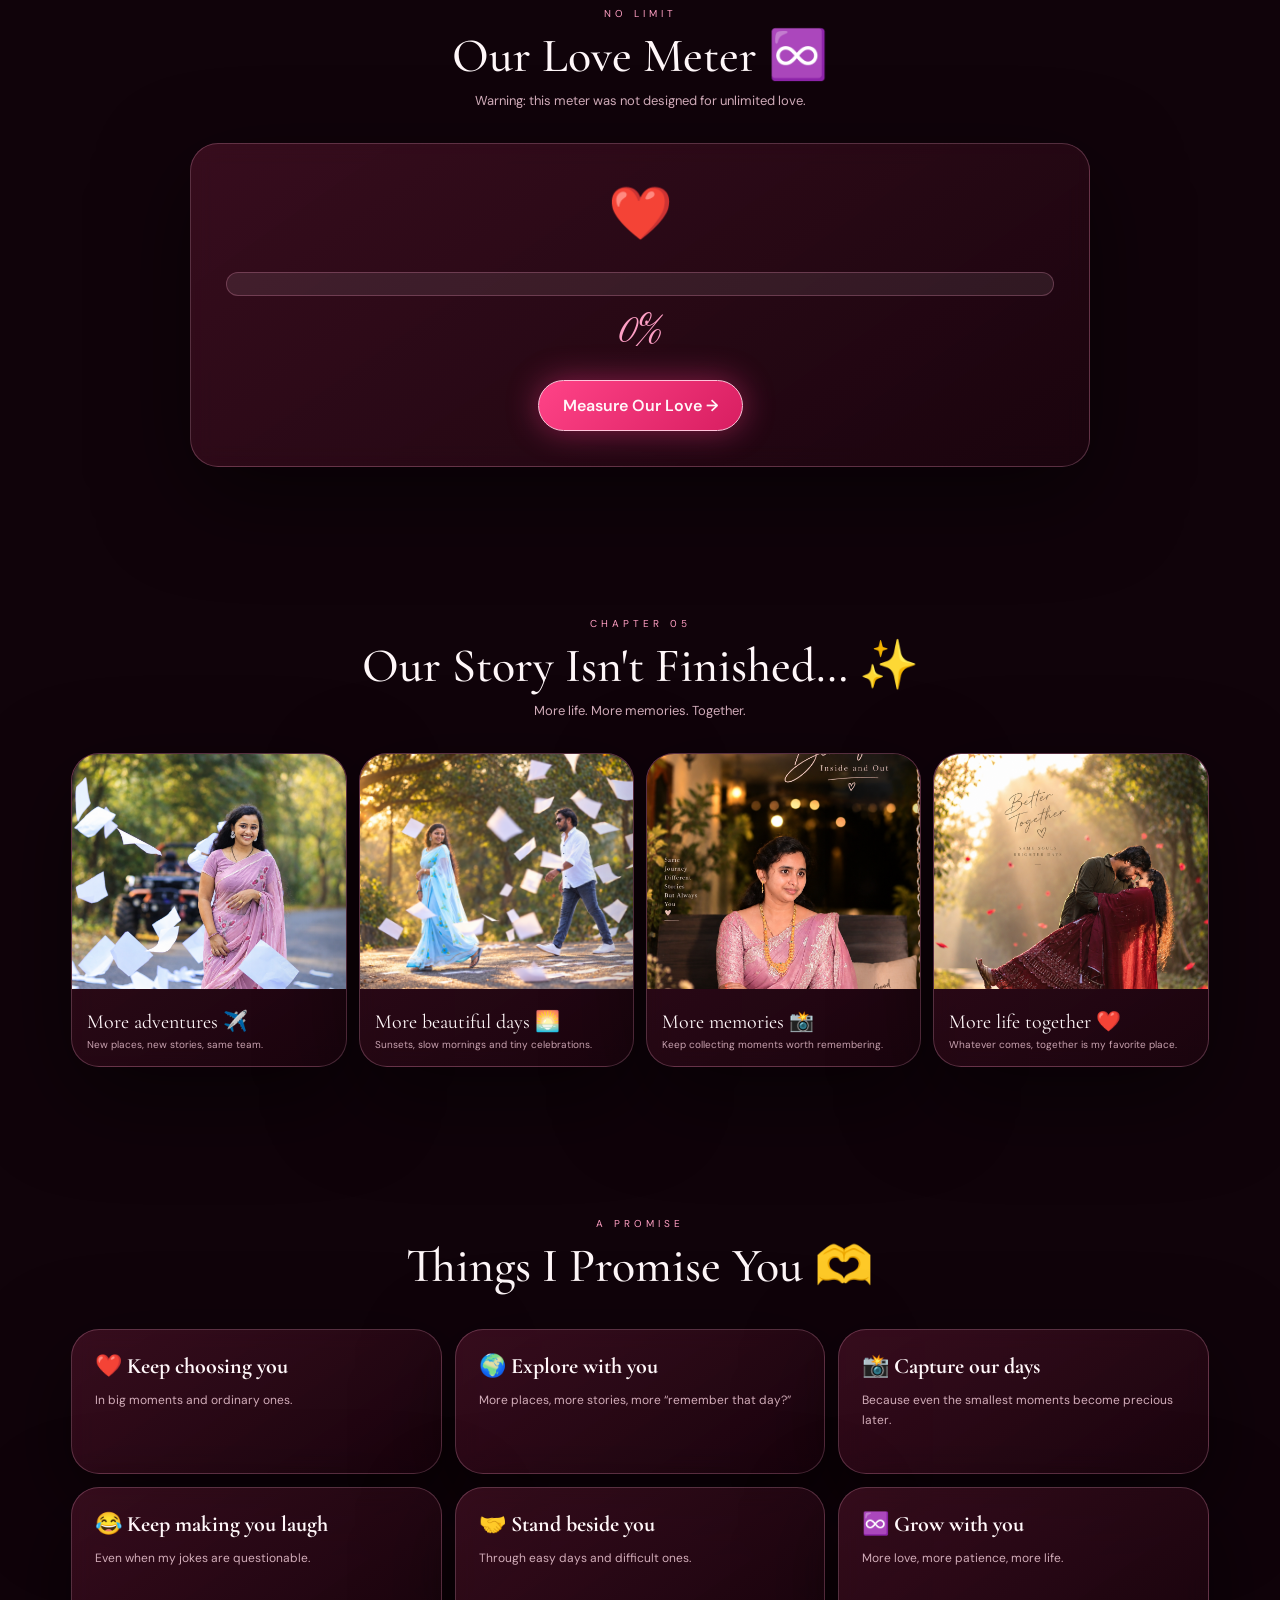
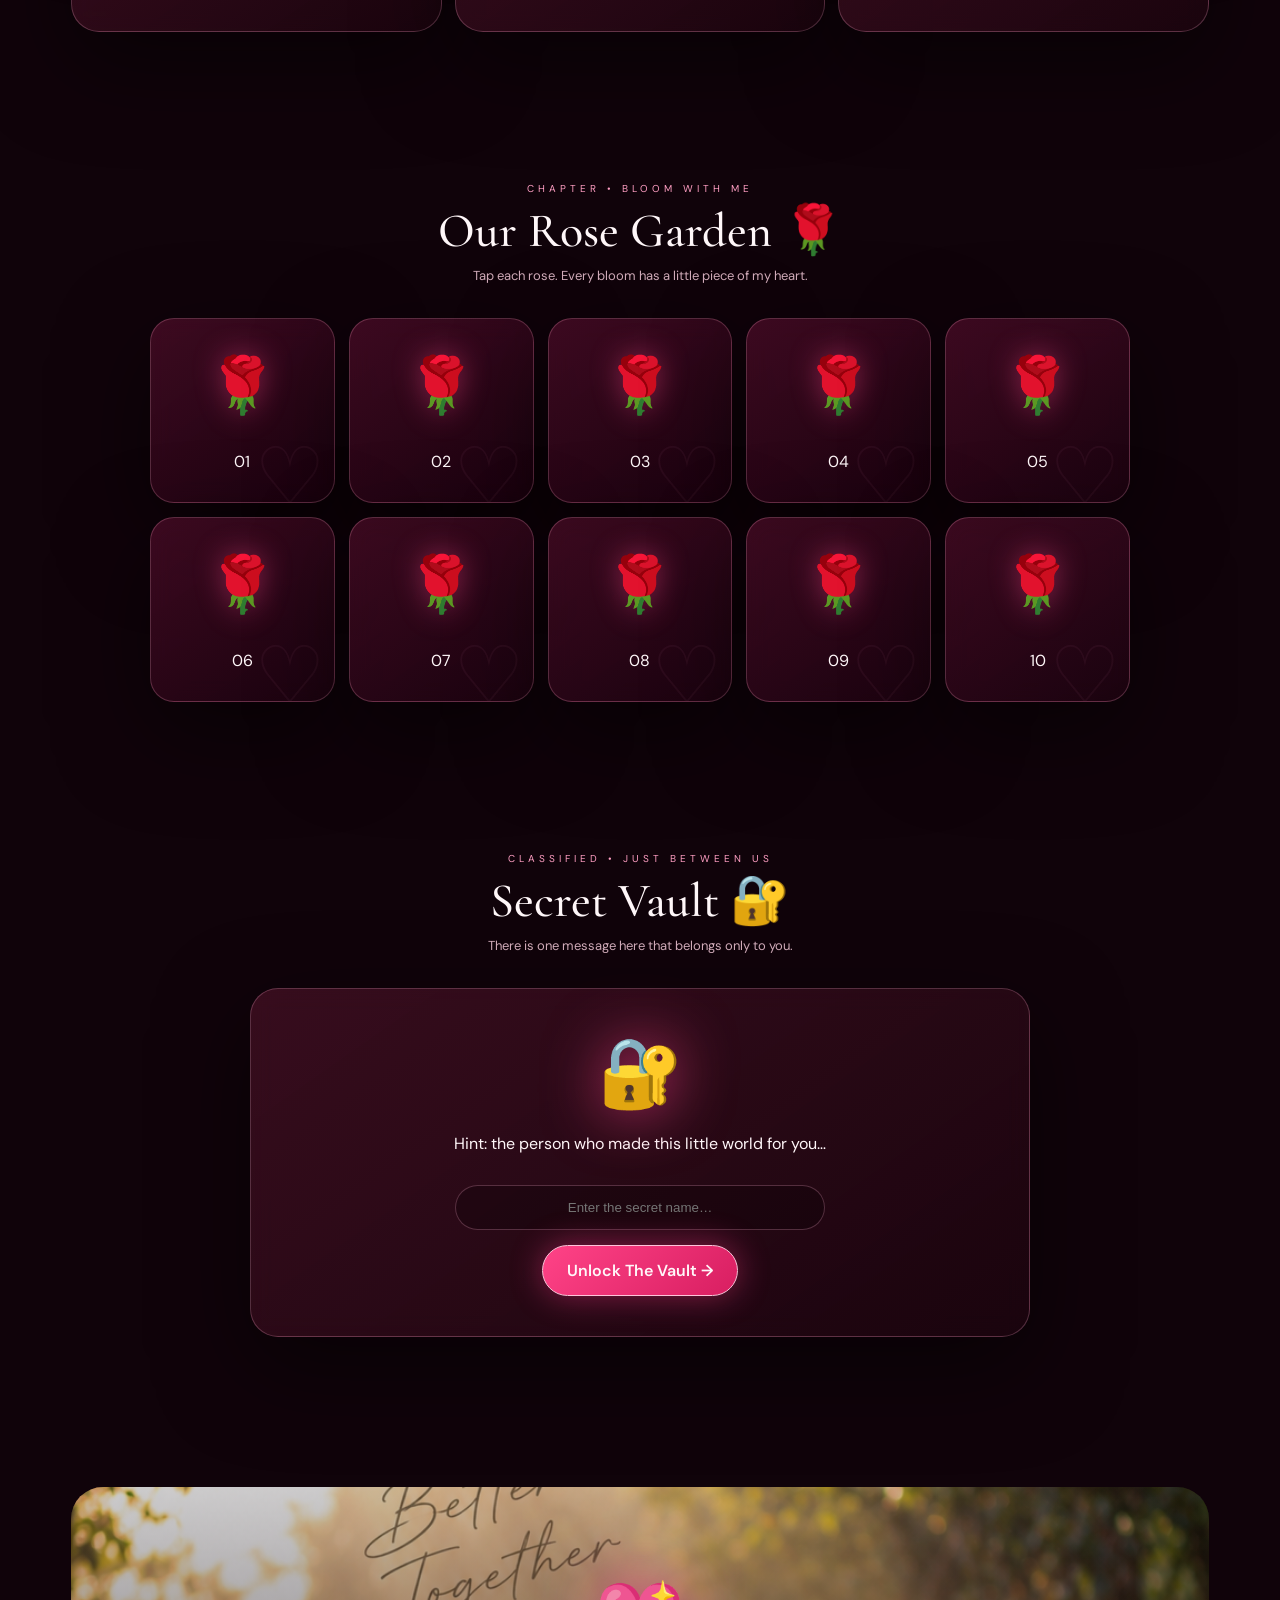
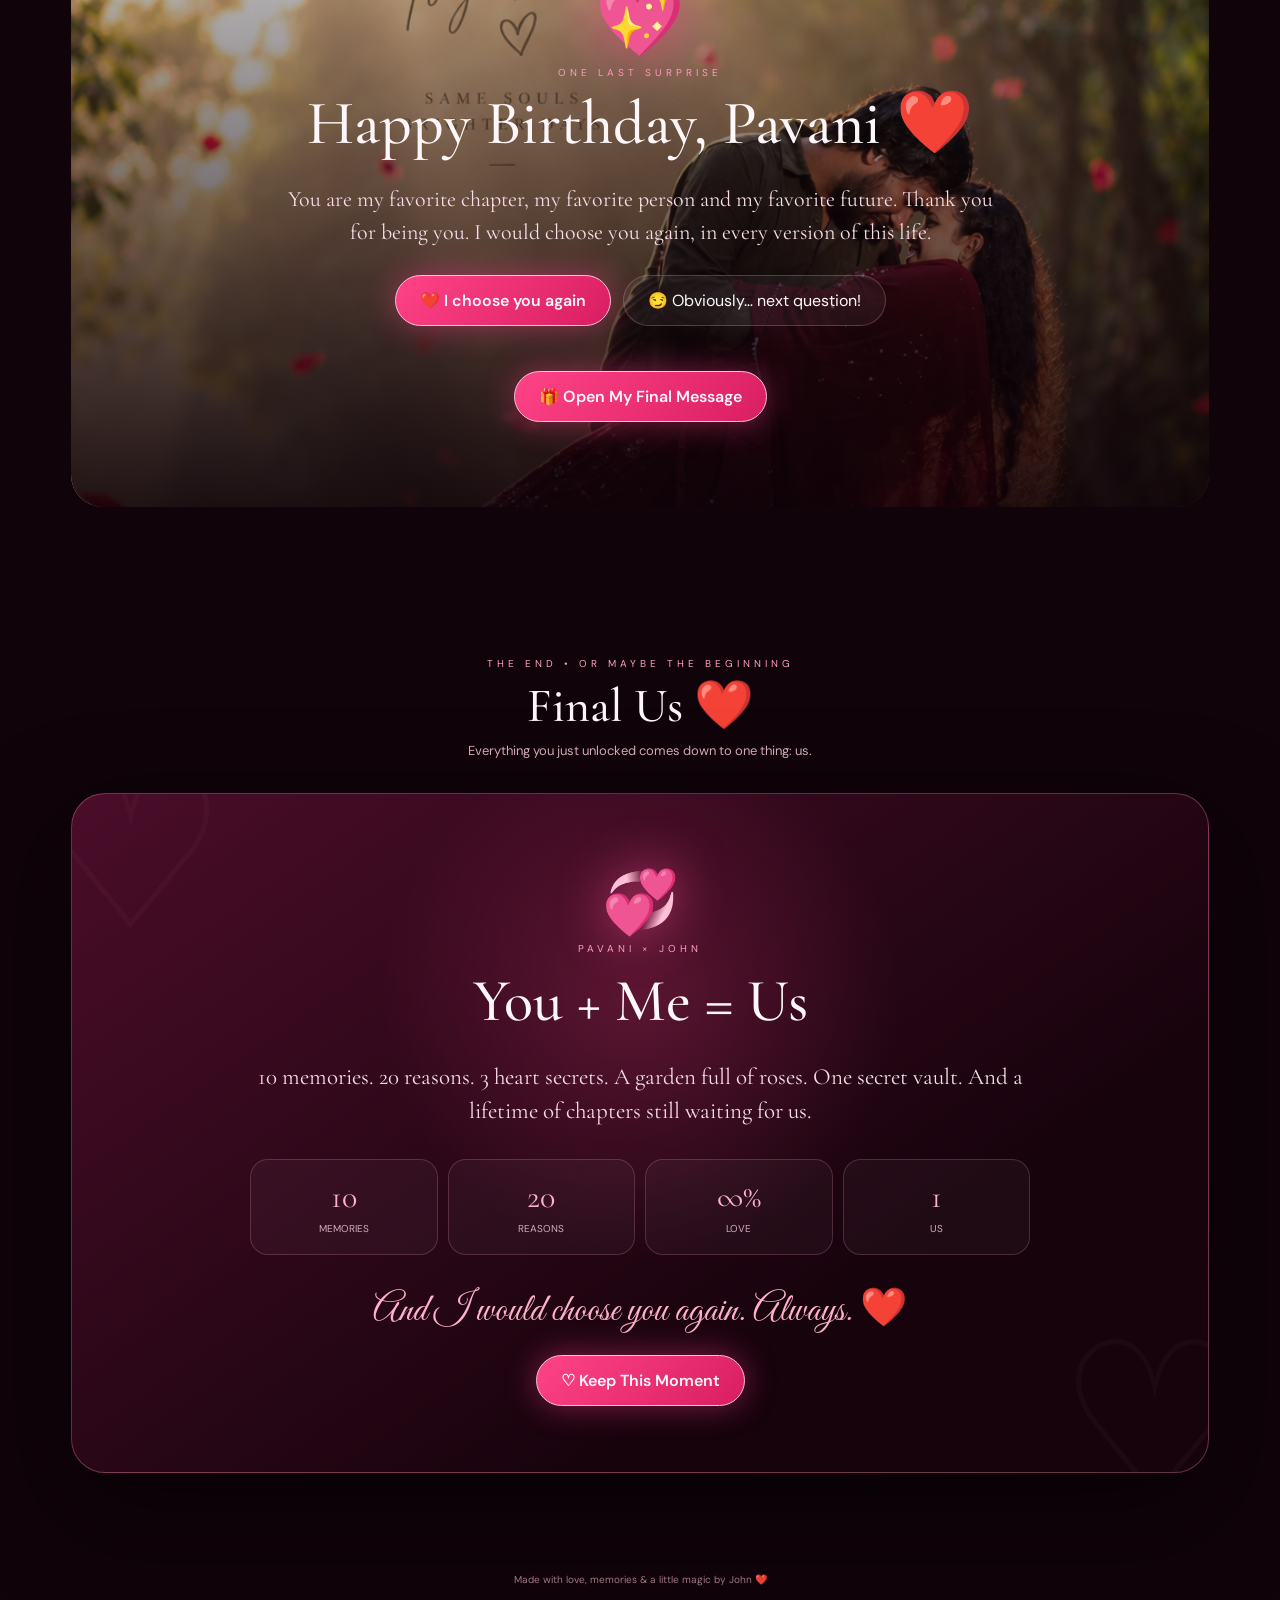
==== commit c0df2c5d: "Add interactive romantic sound effects" ====
--- a/index.html
+++ b/index.html
@@ -294,7 +294,7 @@
 
 <div class="modal" id="modal" onclick="if(event.target===this)closeModal()"><div class="modal-box"><button class="close" onclick="closeModal()">×</button><div id="modalContent"></div></div></div>
 
-<audio id="song1" preload="none" src="song1.mp3"></audio><audio id="song2" preload="none" src="song2.mp3"></audio>
+<audio id="song1" preload="none" src="song1.mp3"></audio><audio id="song2" preload="none" src="song2.mp3"></audio><audio id="heartbeatSfx" preload="auto" src="heartbeat.mp3"></audio><audio id="roseSfx" preload="auto" src="rose-chime.mp3"></audio><audio id="unlockSfx" preload="auto" src="unlock.mp3"></audio>
 <script>
 const photos=['photo1.png','photo2.png','photo3.png','photo4.png','photo5.png','photo6.png','photo7.jpeg','photo8.jpeg','photo9.png','photo10.jpeg'];
 const captions=[
@@ -343,8 +343,8 @@
 function closeModal(){document.getElementById('modal').classList.remove('show')}
 document.querySelector('.letter').onclick=()=>openModal('letter');
 function quizAnswer(){document.getElementById('quizResult').style.display='block';burst();}
-function bloomRose(el){el.classList.toggle('open');burst();if(document.querySelectorAll('.rose-bloom.open').length===10){setTimeout(()=>burst(),250)}}
-function unlockSecret(){const v=document.getElementById('secretInput').value.trim().toLowerCase();if(v==='john'||v==='జాన్'){document.getElementById('secretMsg').classList.add('show');burst()}else{document.getElementById('secretInput').animate([{transform:'translateX(-5px)'},{transform:'translateX(5px)'},{transform:'translateX(0)'}],{duration:300});}}
+function playSfx(id,volume=.55){const a=document.getElementById(id);if(!a)return;a.currentTime=0;a.volume=volume;const p=a.play();if(p&&p.catch)p.catch(()=>{});}\nfunction bloomRose(el){el.classList.toggle('open');if(el.classList.contains('open'))playSfx('roseSfx',.45);burst();if(document.querySelectorAll('.rose-bloom.open').length===10){setTimeout(()=>burst(),250)}}
+function unlockSecret(){const v=document.getElementById('secretInput').value.trim().toLowerCase();if(v==='john'||v==='జాన్'){document.getElementById('secretMsg').classList.add('show');playSfx('unlockSfx',.5);burst()}else{document.getElementById('secretInput').animate([{transform:'translateX(-5px)'},{transform:'translateX(5px)'},{transform:'translateX(0)'}],{duration:300});}}
 let activeSong=1,songPlaying=false;
 function getSong(){return document.getElementById('song'+activeSong)}
 function updateSongUI(){const icon=document.getElementById('playIcon');icon.textContent=songPlaying?'❚❚':'▶';}
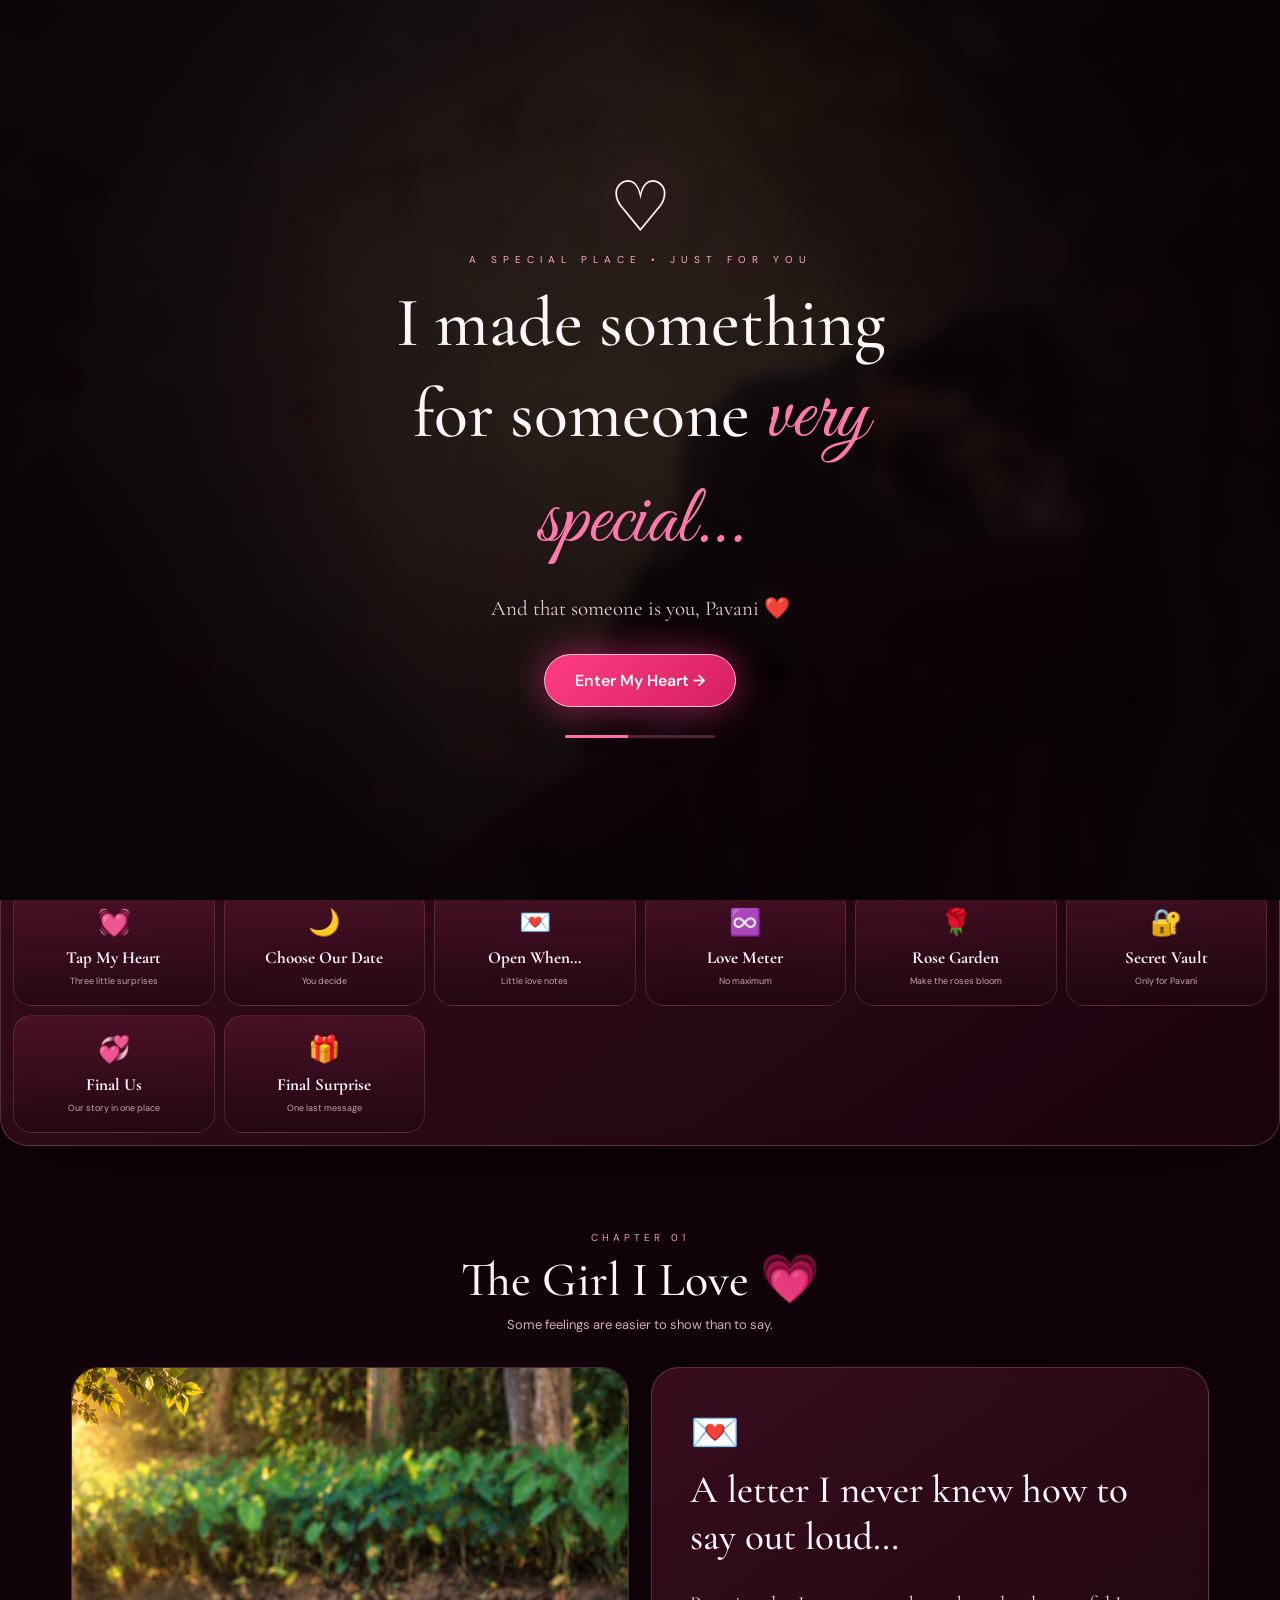
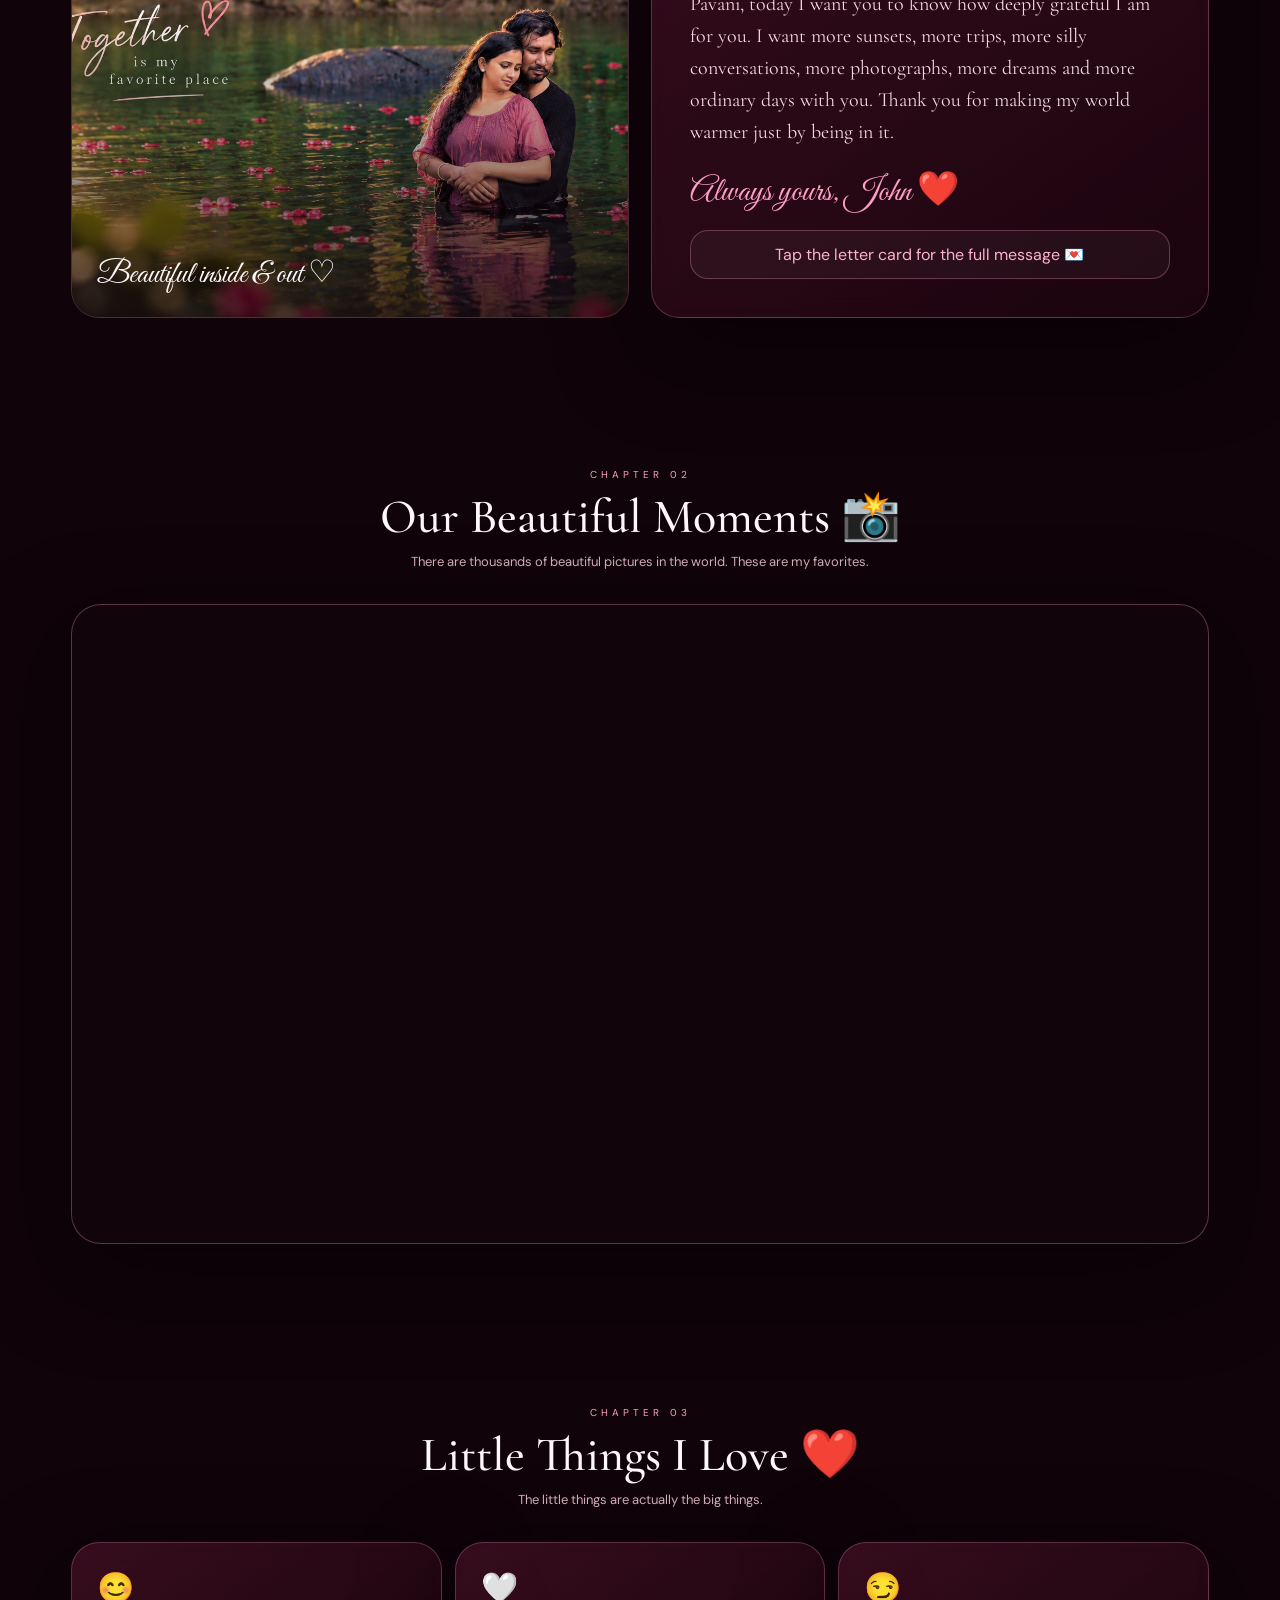
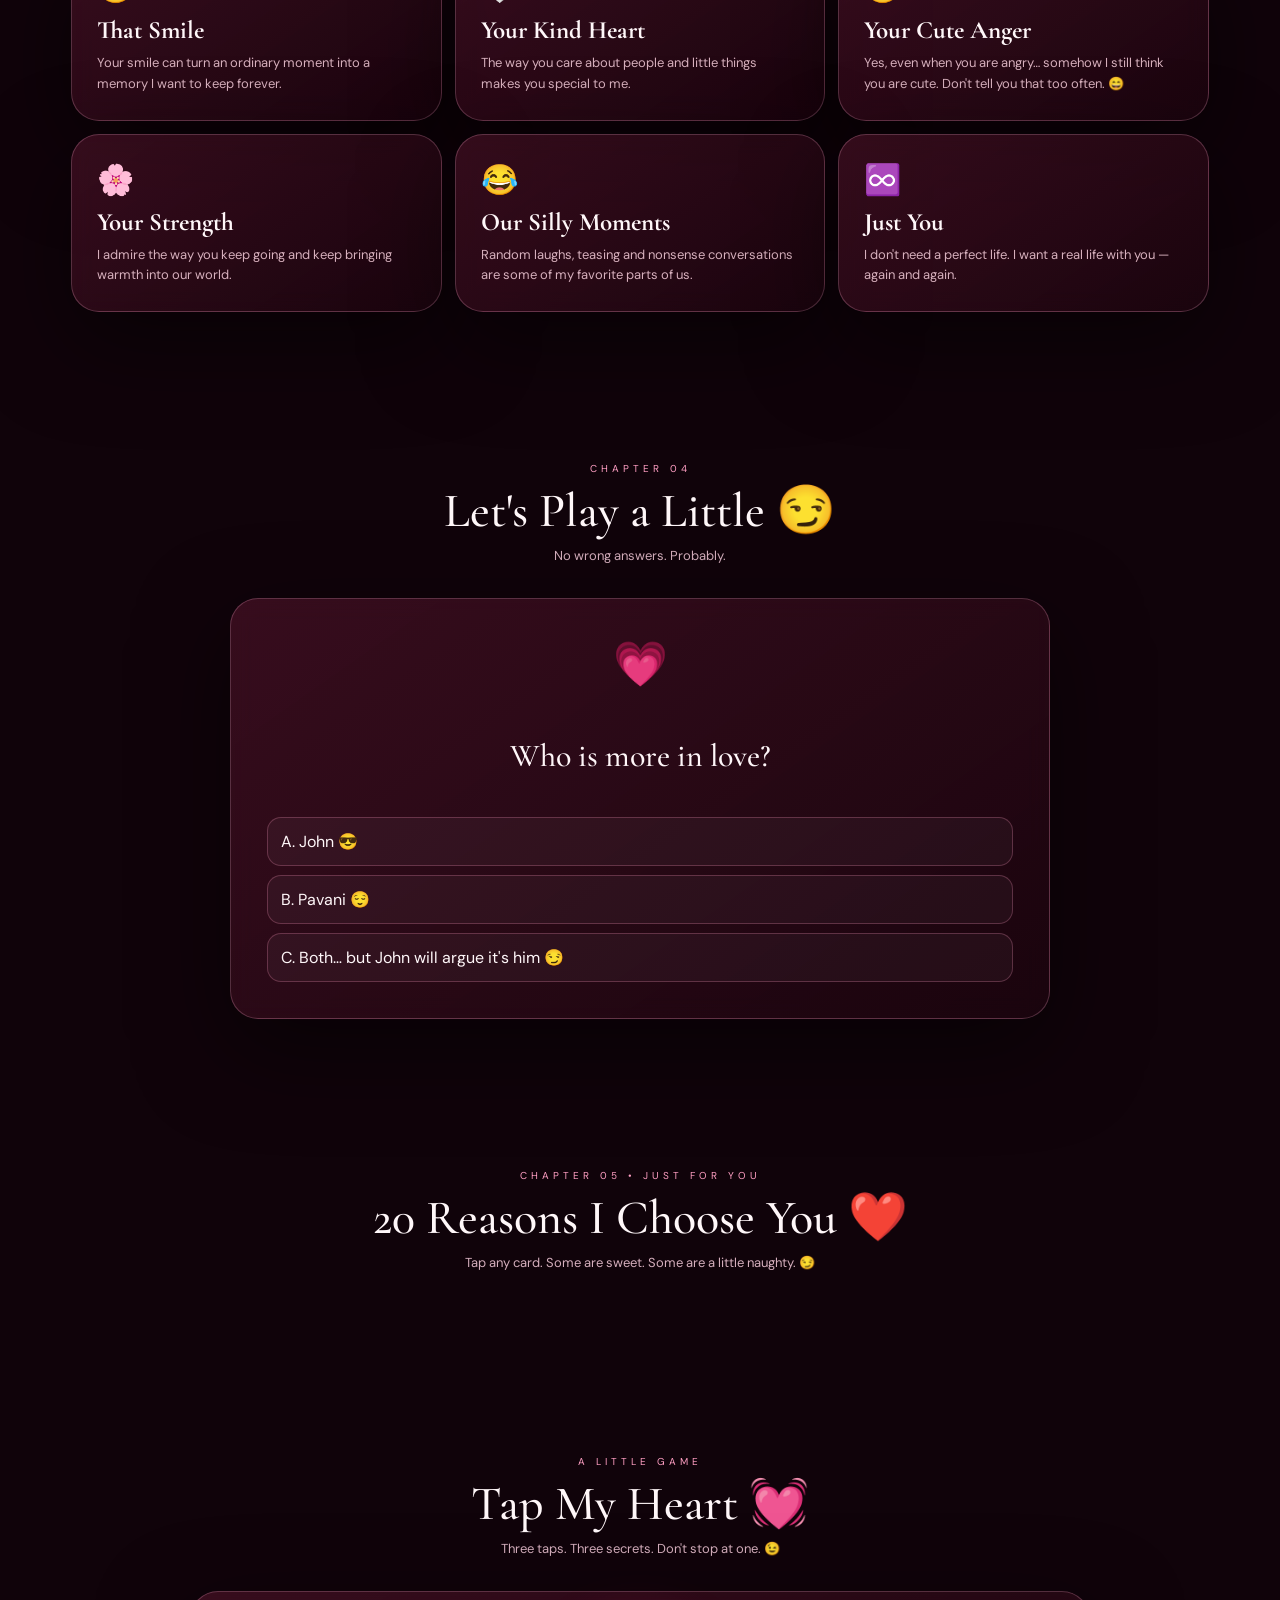
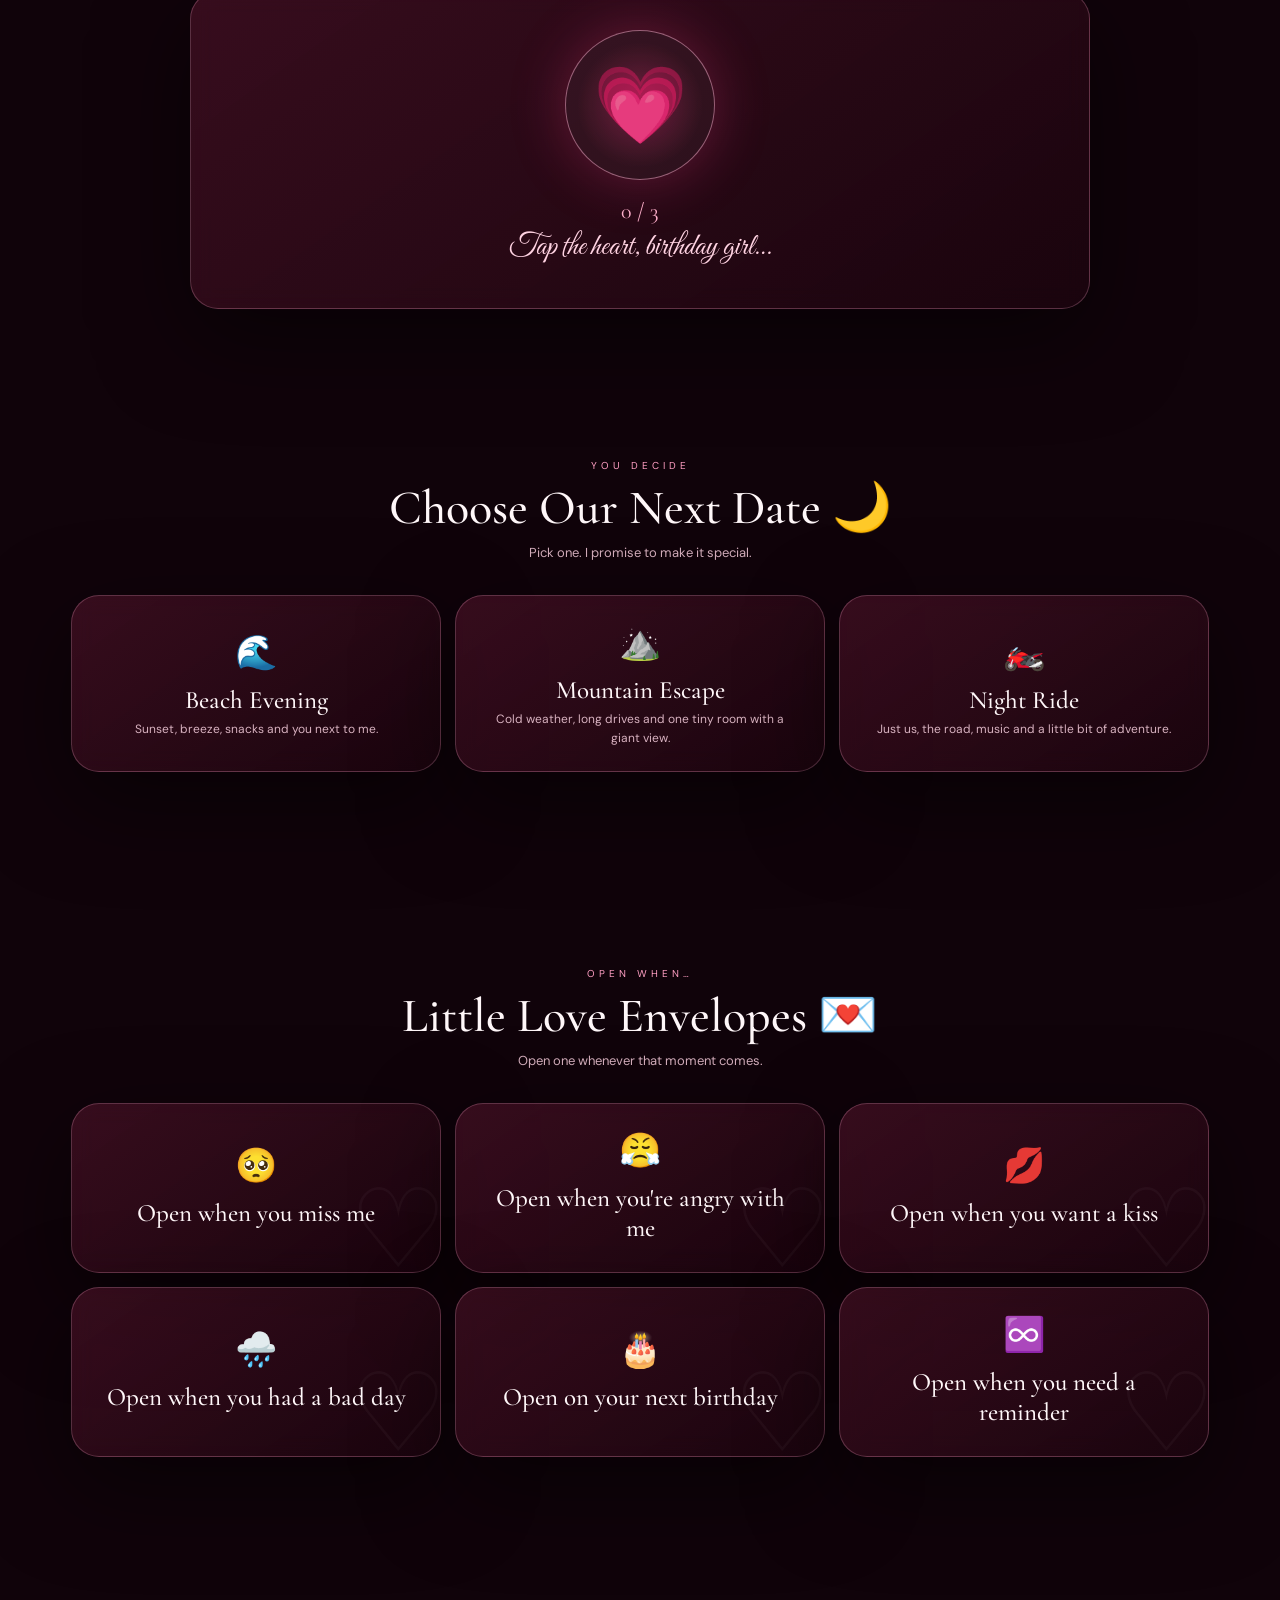
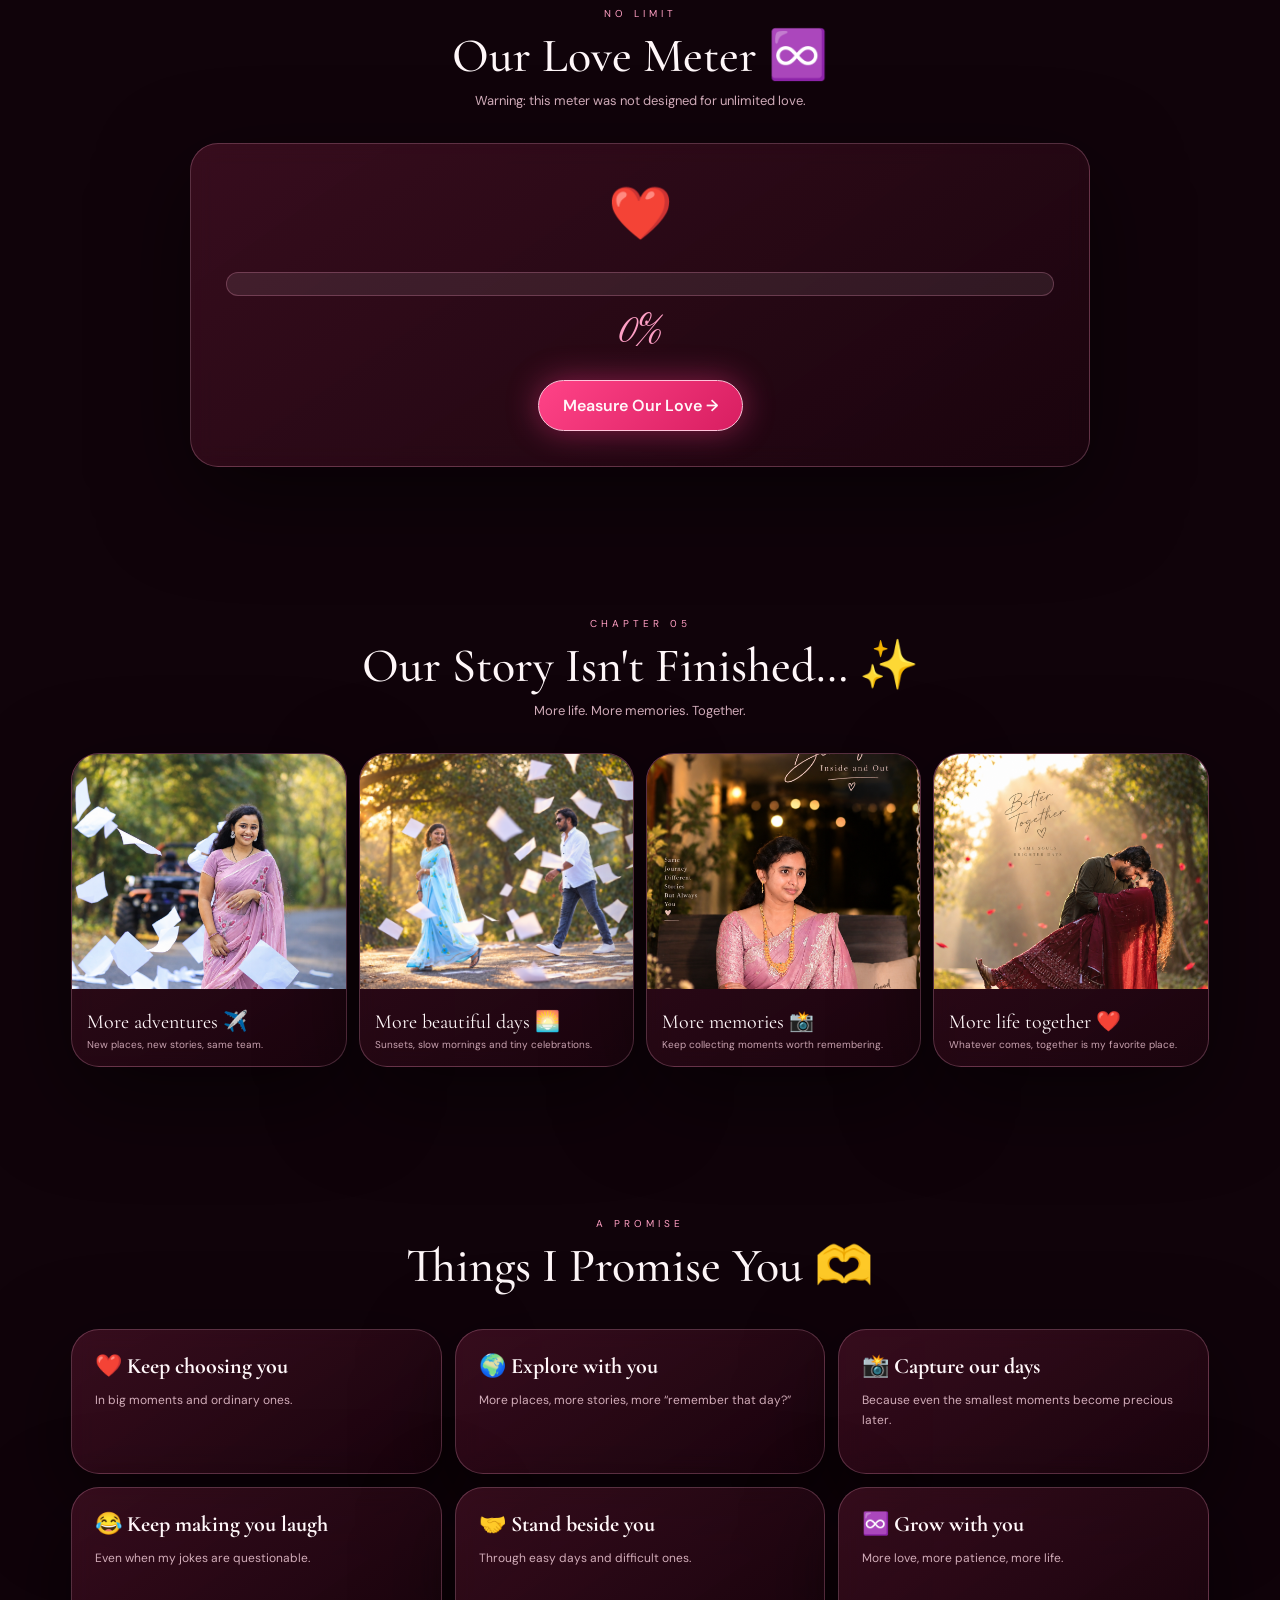
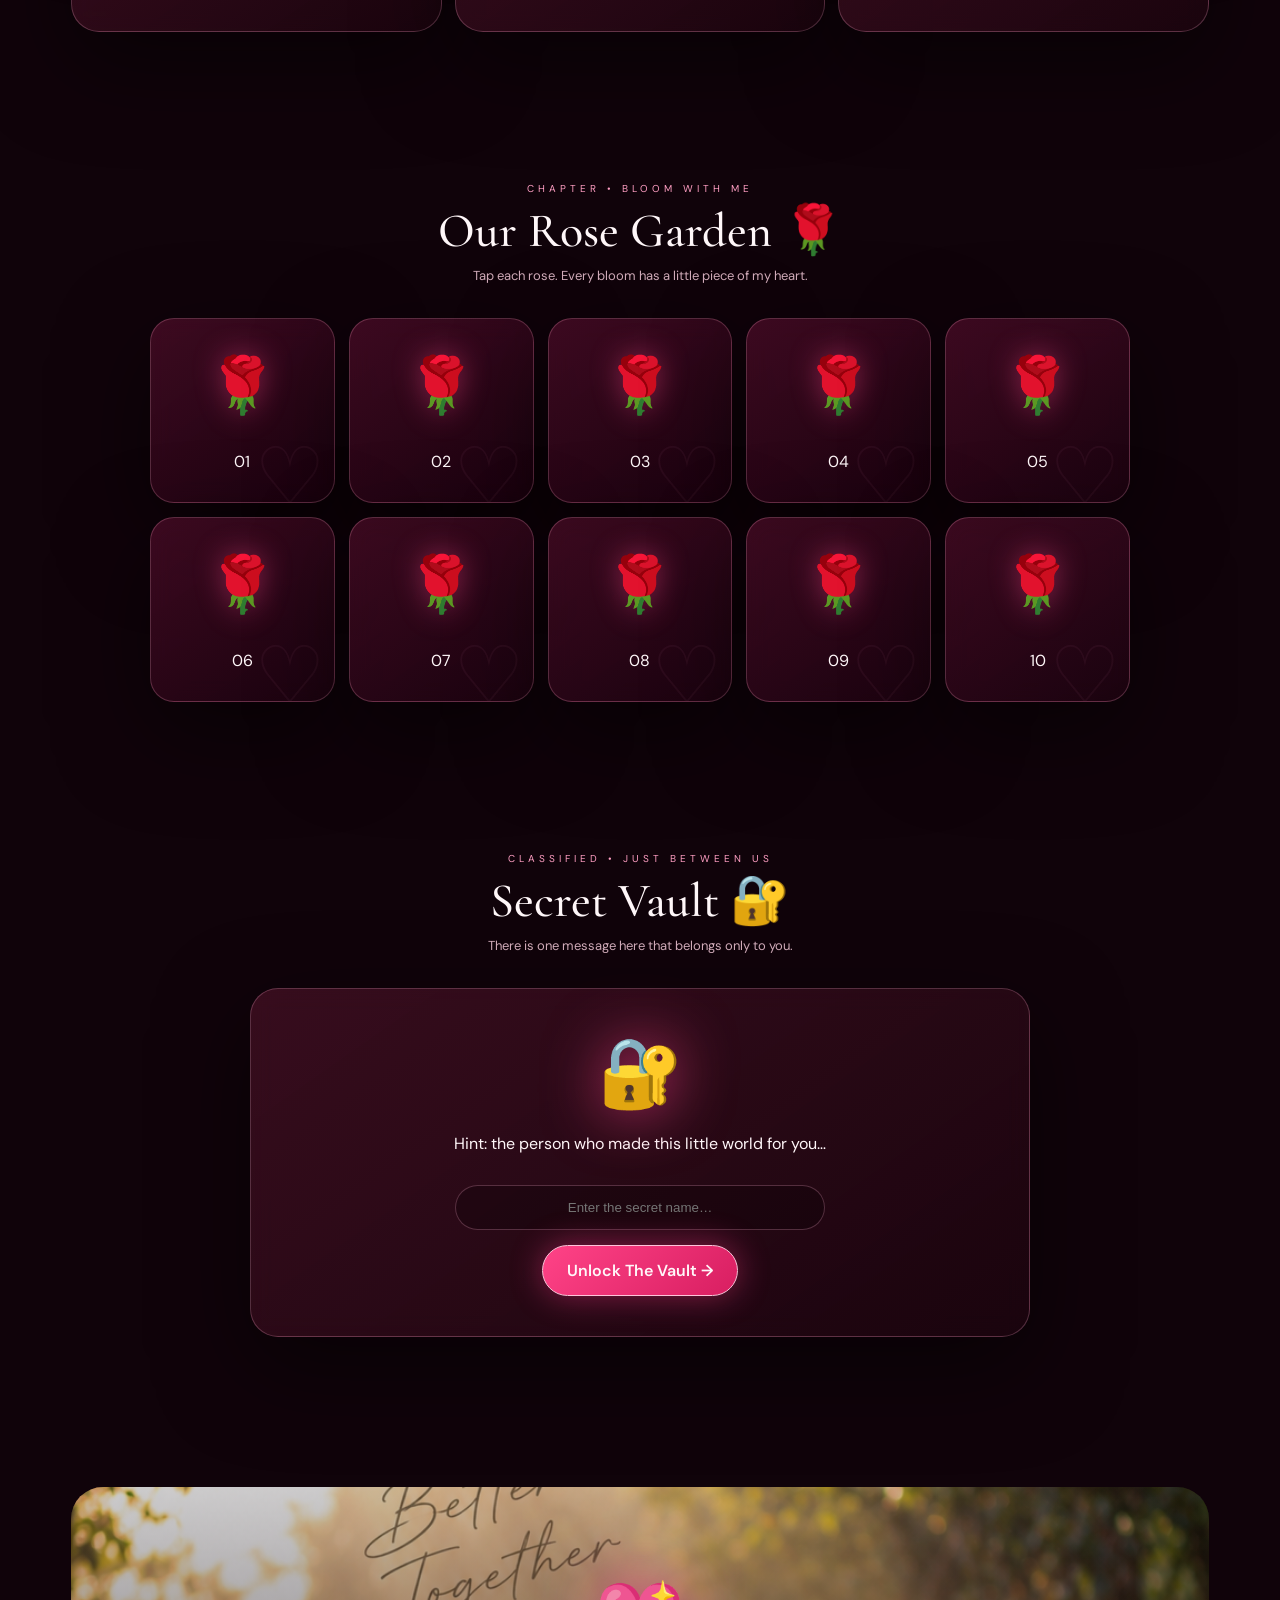
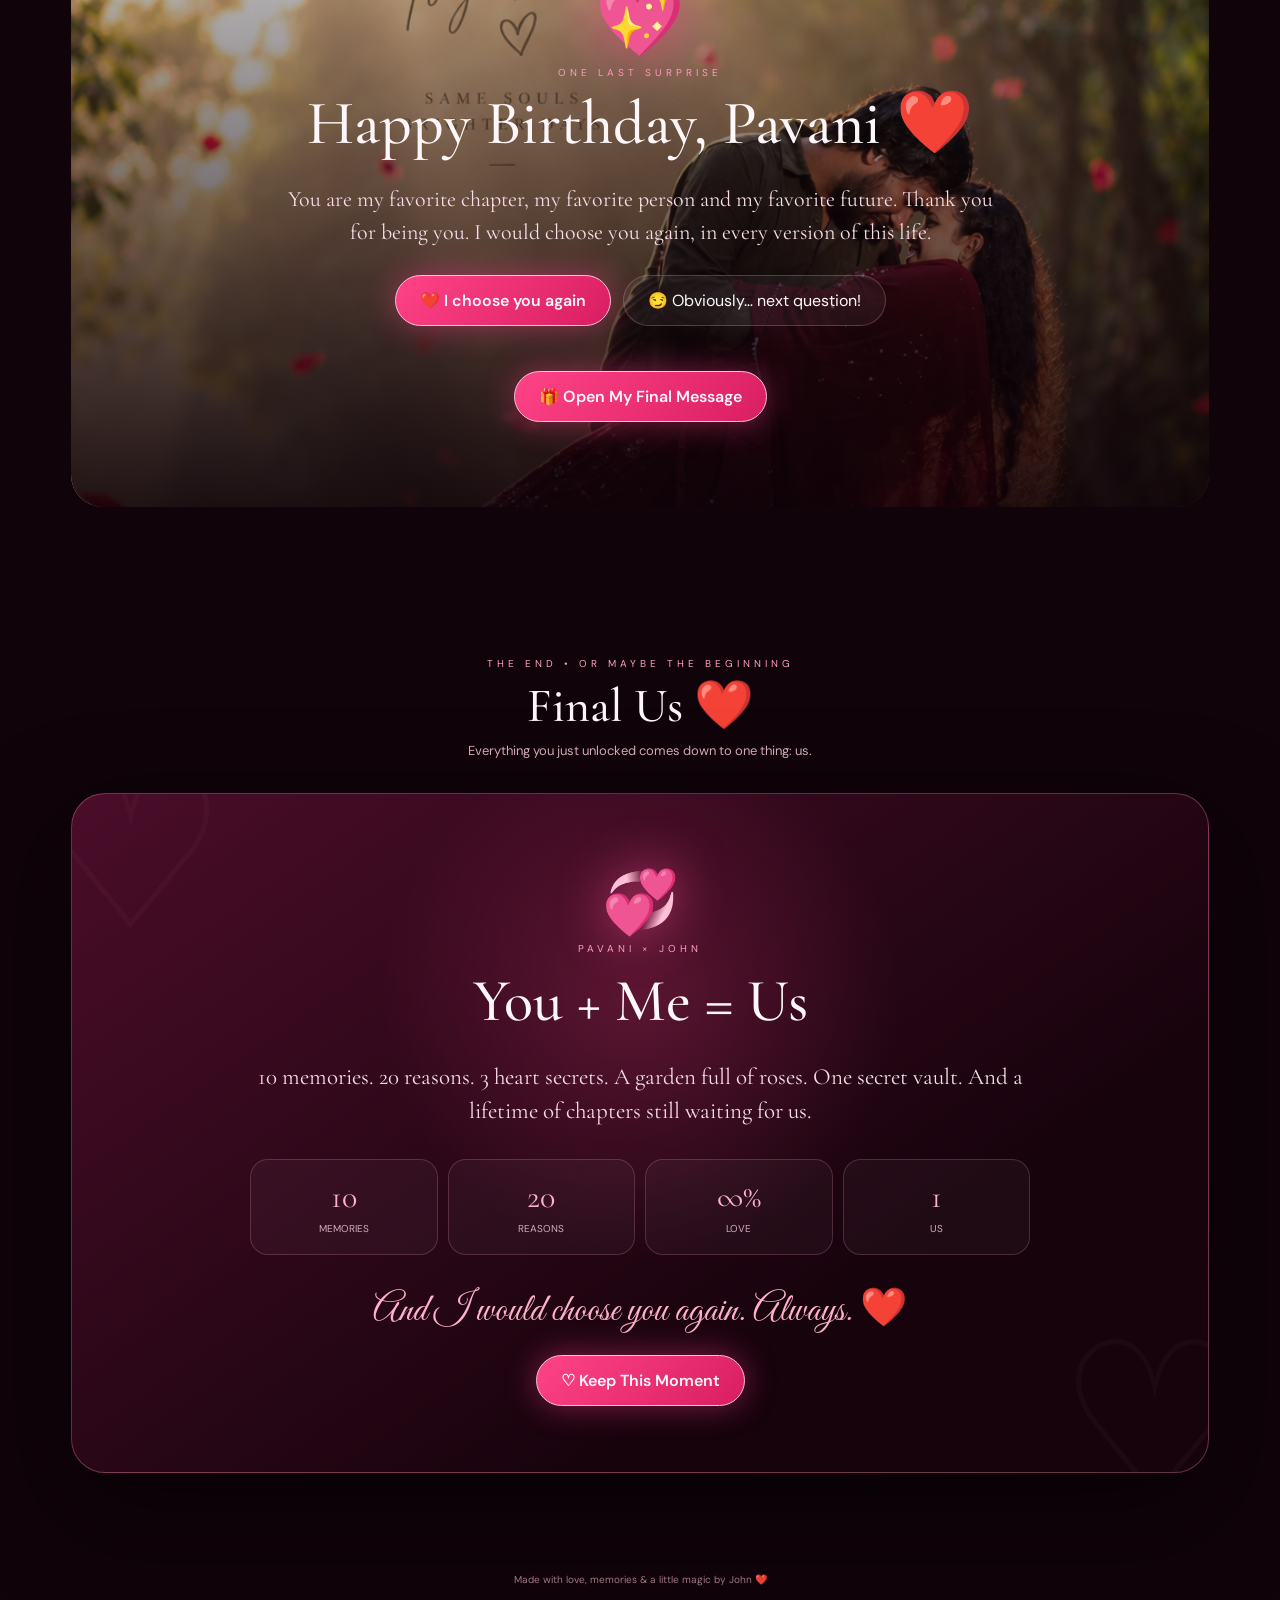
==== commit 82ff061c: "Connect final cinematic sound effect" ====
--- a/index.html
+++ b/index.html
@@ -294,7 +294,7 @@
 
 <div class="modal" id="modal" onclick="if(event.target===this)closeModal()"><div class="modal-box"><button class="close" onclick="closeModal()">×</button><div id="modalContent"></div></div></div>
 
-<audio id="song1" preload="none" src="song1.mp3"></audio><audio id="song2" preload="none" src="song2.mp3"></audio><audio id="heartbeatSfx" preload="auto" src="heartbeat.mp3"></audio><audio id="roseSfx" preload="auto" src="rose-chime.mp3"></audio><audio id="unlockSfx" preload="auto" src="unlock.mp3"></audio>
+<audio id="song1" preload="none" src="song1.mp3"></audio><audio id="song2" preload="none" src="song2.mp3"></audio><audio id="heartbeatSfx" preload="auto" src="heartbeat.mp3"></audio><audio id="roseSfx" preload="auto" src="rose-chime.mp3"></audio><audio id="unlockSfx" preload="auto" src="unlock.mp3"></audio><audio id="finalHitSfx" preload="auto" src="final-hit.mp3"></audio>
 <script>
 const photos=['photo1.png','photo2.png','photo3.png','photo4.png','photo5.png','photo6.png','photo7.jpeg','photo8.jpeg','photo9.png','photo10.jpeg'];
 const captions=[
@@ -343,7 +343,7 @@
 function closeModal(){document.getElementById('modal').classList.remove('show')}
 document.querySelector('.letter').onclick=()=>openModal('letter');
 function quizAnswer(){document.getElementById('quizResult').style.display='block';burst();}
-function playSfx(id,volume=.55){const a=document.getElementById(id);if(!a)return;a.currentTime=0;a.volume=volume;const p=a.play();if(p&&p.catch)p.catch(()=>{});}\nfunction bloomRose(el){el.classList.toggle('open');if(el.classList.contains('open'))playSfx('roseSfx',.45);burst();if(document.querySelectorAll('.rose-bloom.open').length===10){setTimeout(()=>burst(),250)}}
+function playFinalHit(){const a=document.getElementById('finalHitSfx');if(!a)return;a.currentTime=0;a.volume=.58;const p=a.play();if(p&&p.catch)p.catch(()=>{});}\nfunction playSfx(id,volume=.55){const a=document.getElementById(id);if(!a)return;a.currentTime=0;a.volume=volume;const p=a.play();if(p&&p.catch)p.catch(()=>{});}\nfunction bloomRose(el){el.classList.toggle('open');if(el.classList.contains('open'))playSfx('roseSfx',.45);burst();if(document.querySelectorAll('.rose-bloom.open').length===10){setTimeout(()=>burst(),250)}}
 function unlockSecret(){const v=document.getElementById('secretInput').value.trim().toLowerCase();if(v==='john'||v==='జాన్'){document.getElementById('secretMsg').classList.add('show');playSfx('unlockSfx',.5);burst()}else{document.getElementById('secretInput').animate([{transform:'translateX(-5px)'},{transform:'translateX(5px)'},{transform:'translateX(0)'}],{duration:300});}}
 let activeSong=1,songPlaying=false;
 function getSong(){return document.getElementById('song'+activeSong)}
@@ -436,7 +436,7 @@
   let n=0;clearInterval(window.meterTimer);window.meterTimer=setInterval(()=>{n+=4;if(n>=100){n=100;clearInterval(window.meterTimer);value.textContent='∞%';burst();}else value.textContent=n+'%';},55);
 }
 function burst(){for(let i=0;i<45;i++){const e=document.createElement('div');e.textContent=['❤','💗','✨','🌸','💕'][i%5];e.style.position='fixed';e.style.left='50%';e.style.top='55%';e.style.zIndex='220';e.style.pointerEvents='none';e.style.fontSize=(14+Math.random()*25)+'px';const x=Math.random()*720-360,y=Math.random()*650-325,r=Math.random()*360;e.animate([{transform:'translate(-50%,-50%) scale(.2)',opacity:1},{transform:'translate(calc(-50% + '+x+'px),calc(-50% + '+y+'px)) rotate('+r+'deg) scale(1)',opacity:0}],{duration:1500,easing:'cubic-bezier(.2,.7,.2,1)'});document.body.appendChild(e);setTimeout(()=>e.remove(),1550)}}
-function finale(){burst();openModal('letter');setTimeout(()=>{closeModal();document.getElementById('us').scrollIntoView({behavior:'smooth'})},2200)}
+function finale(){playFinalHit();burst();openModal('letter');setTimeout(()=>{closeModal();document.getElementById('us').scrollIntoView({behavior:'smooth'})},2200)}
 for(let i=0;i<45;i++){const e=document.createElement('div');e.className='petal';e.textContent=['❤','♡','💗','✦','🌸'][i%5];e.style.left=Math.random()*100+'vw';e.style.fontSize=(11+Math.random()*23)+'px';e.style.animationDuration=(8+Math.random()*11)+'s';e.style.animationDelay=(-Math.random()*15)+'s';document.getElementById('decor').appendChild(e)}
 for(let i=0;i<25;i++){const e=document.createElement('div');e.className='spark';e.style.left=Math.random()*100+'vw';e.style.top=Math.random()*100+'vh';e.style.animationDelay=(-Math.random()*4)+'s';document.getElementById('decor').appendChild(e)}
 renderCinema();resetTimer();renderReasons();
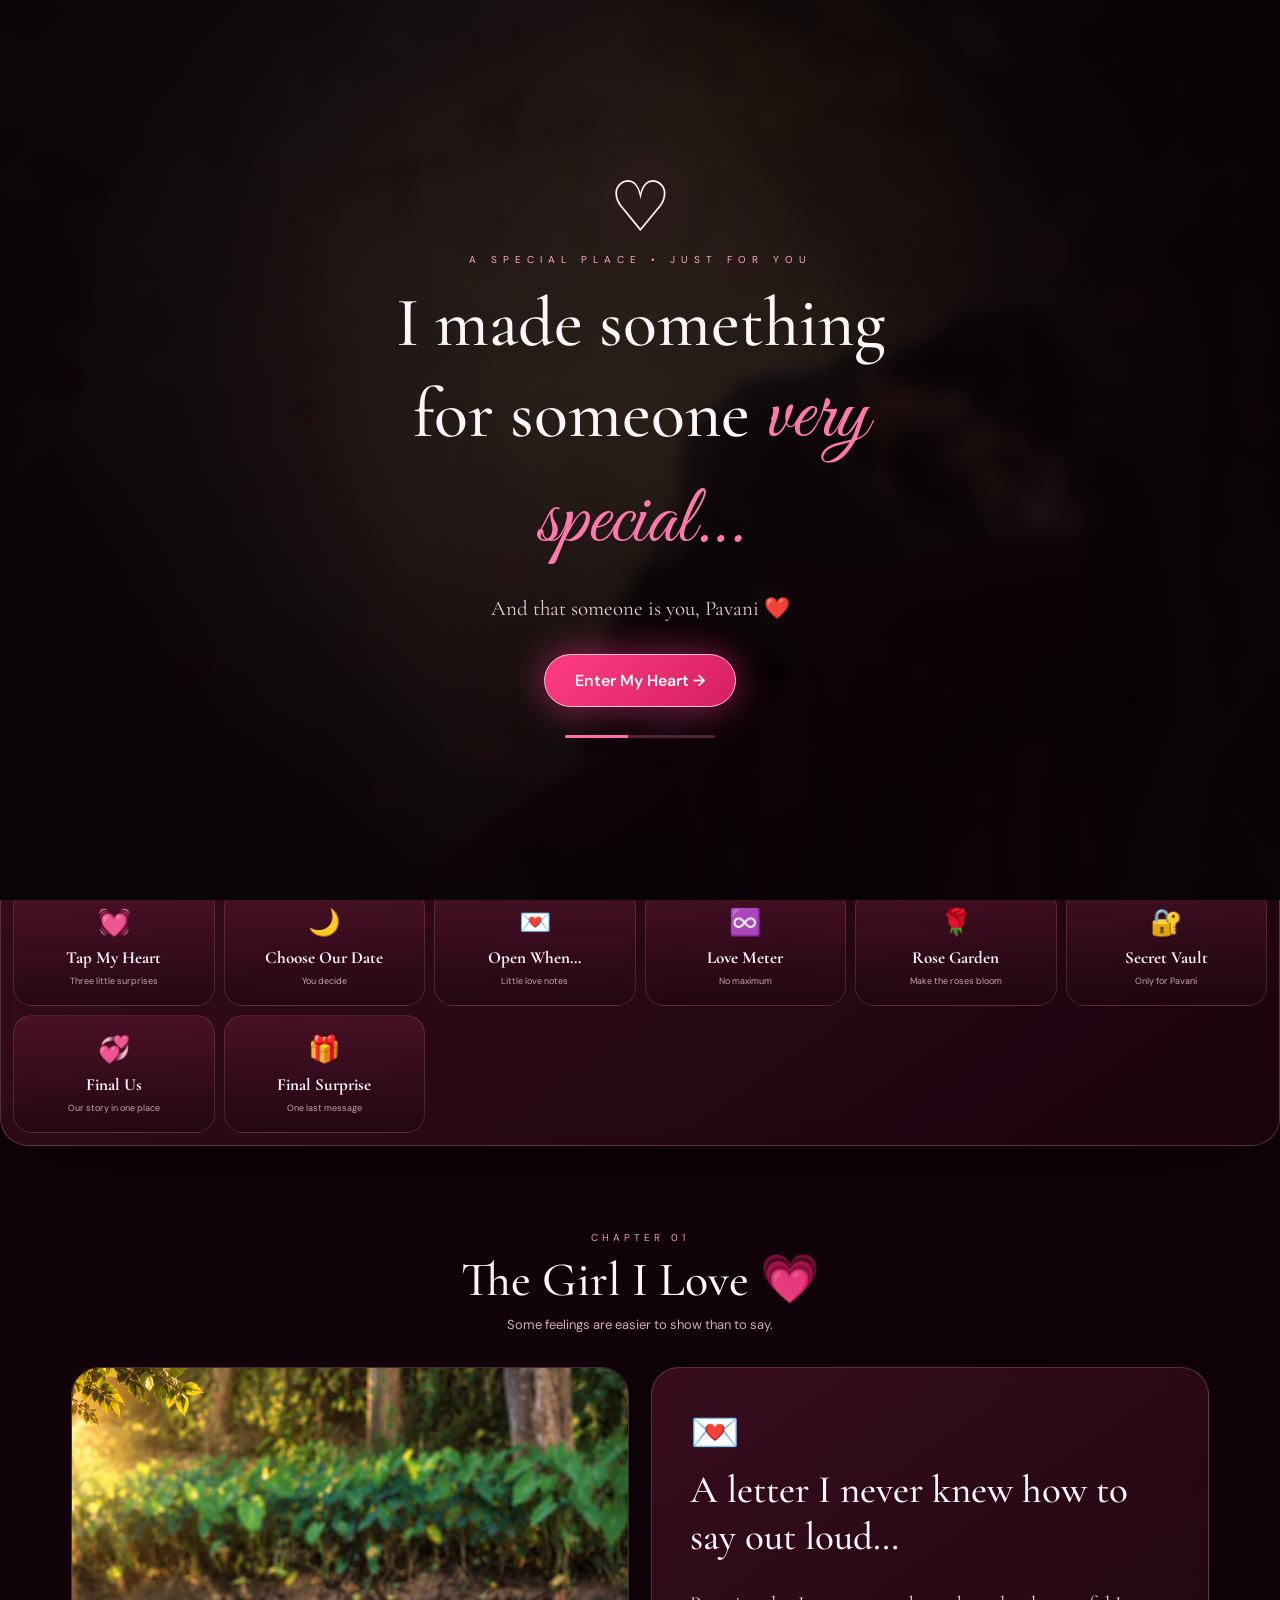
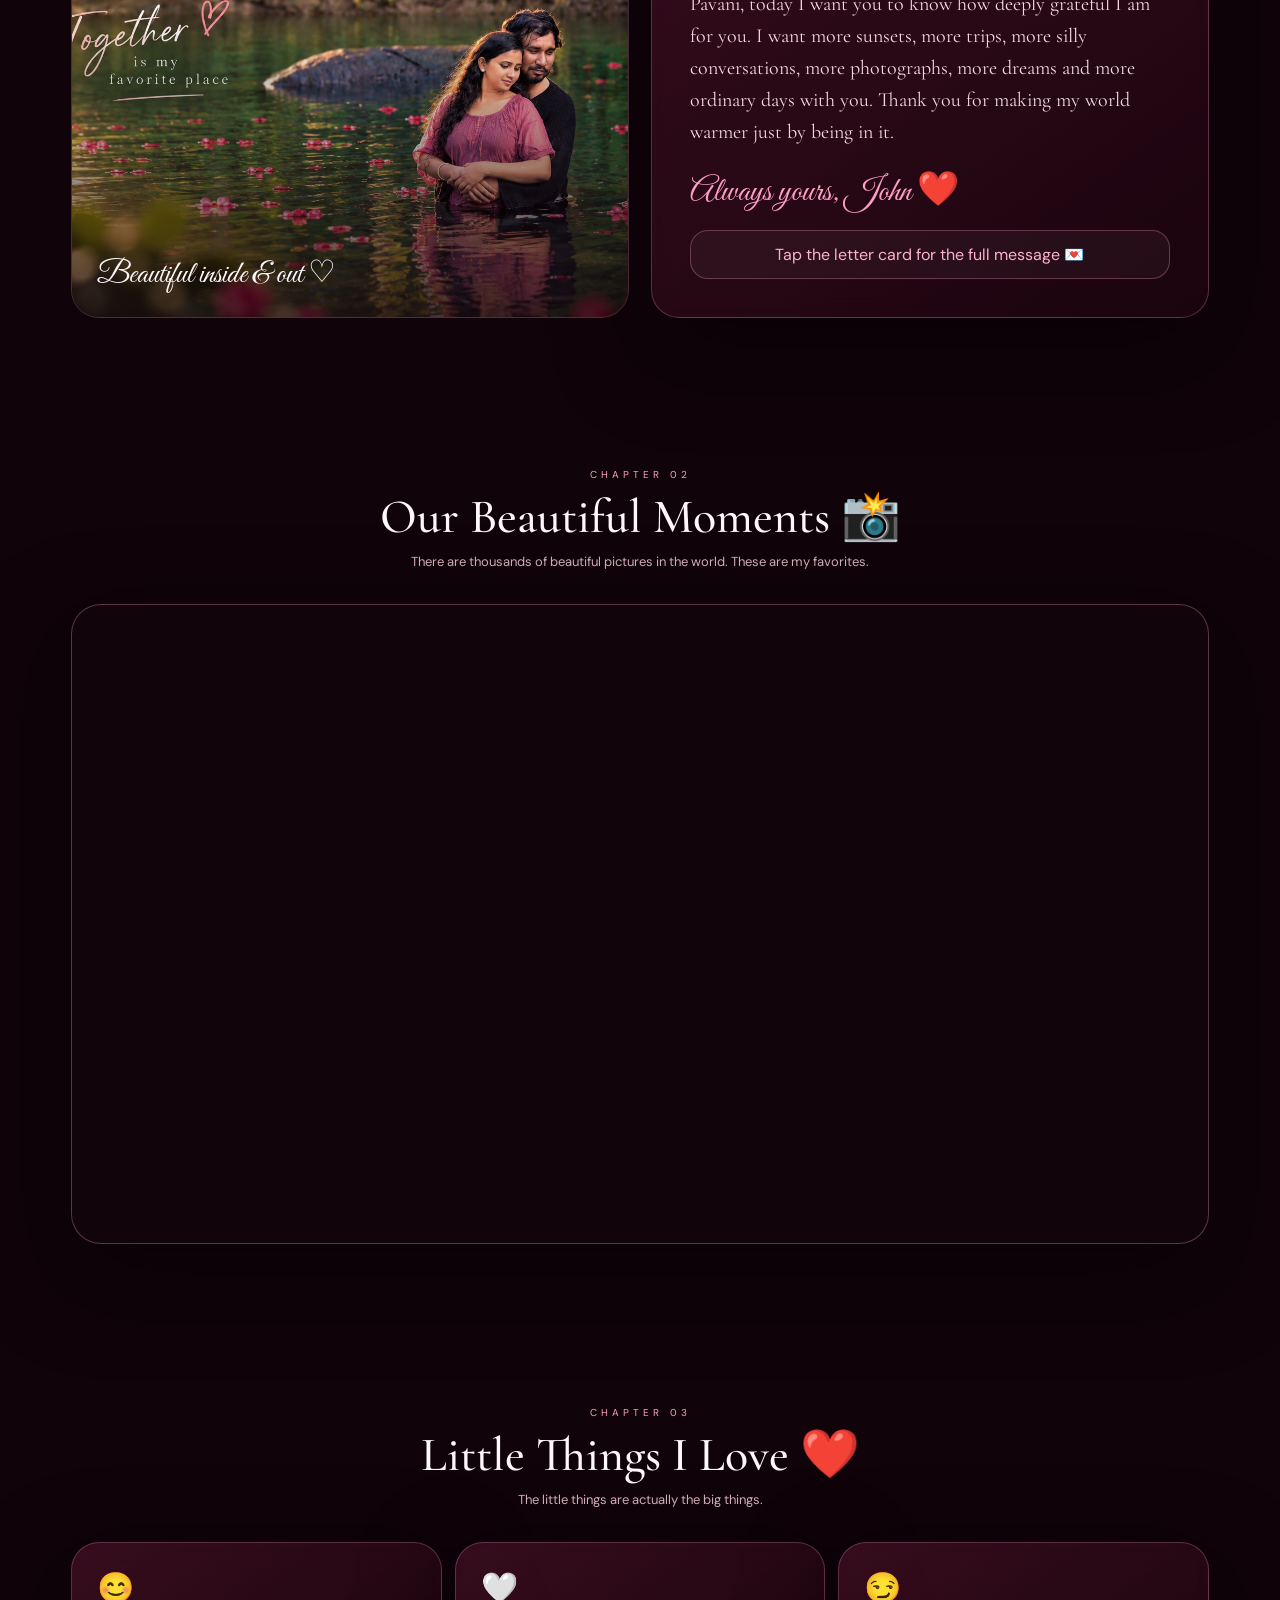
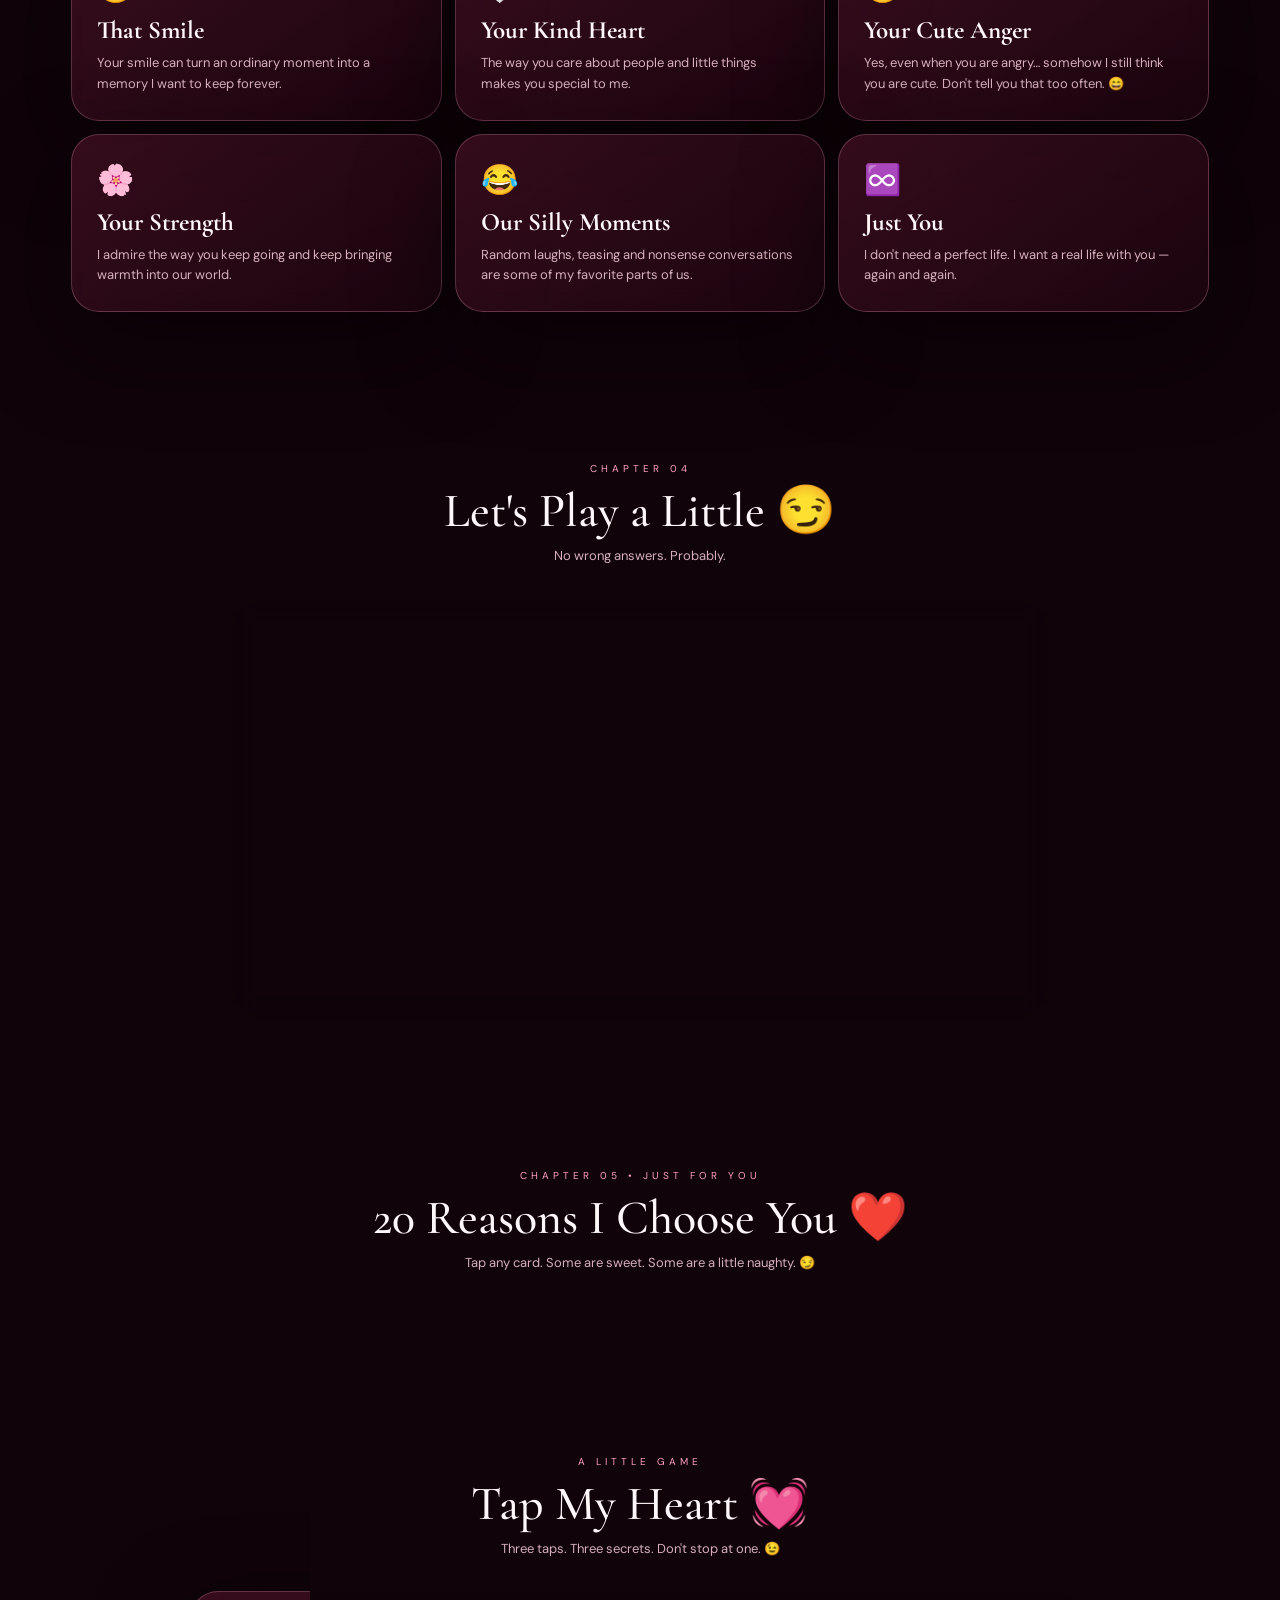
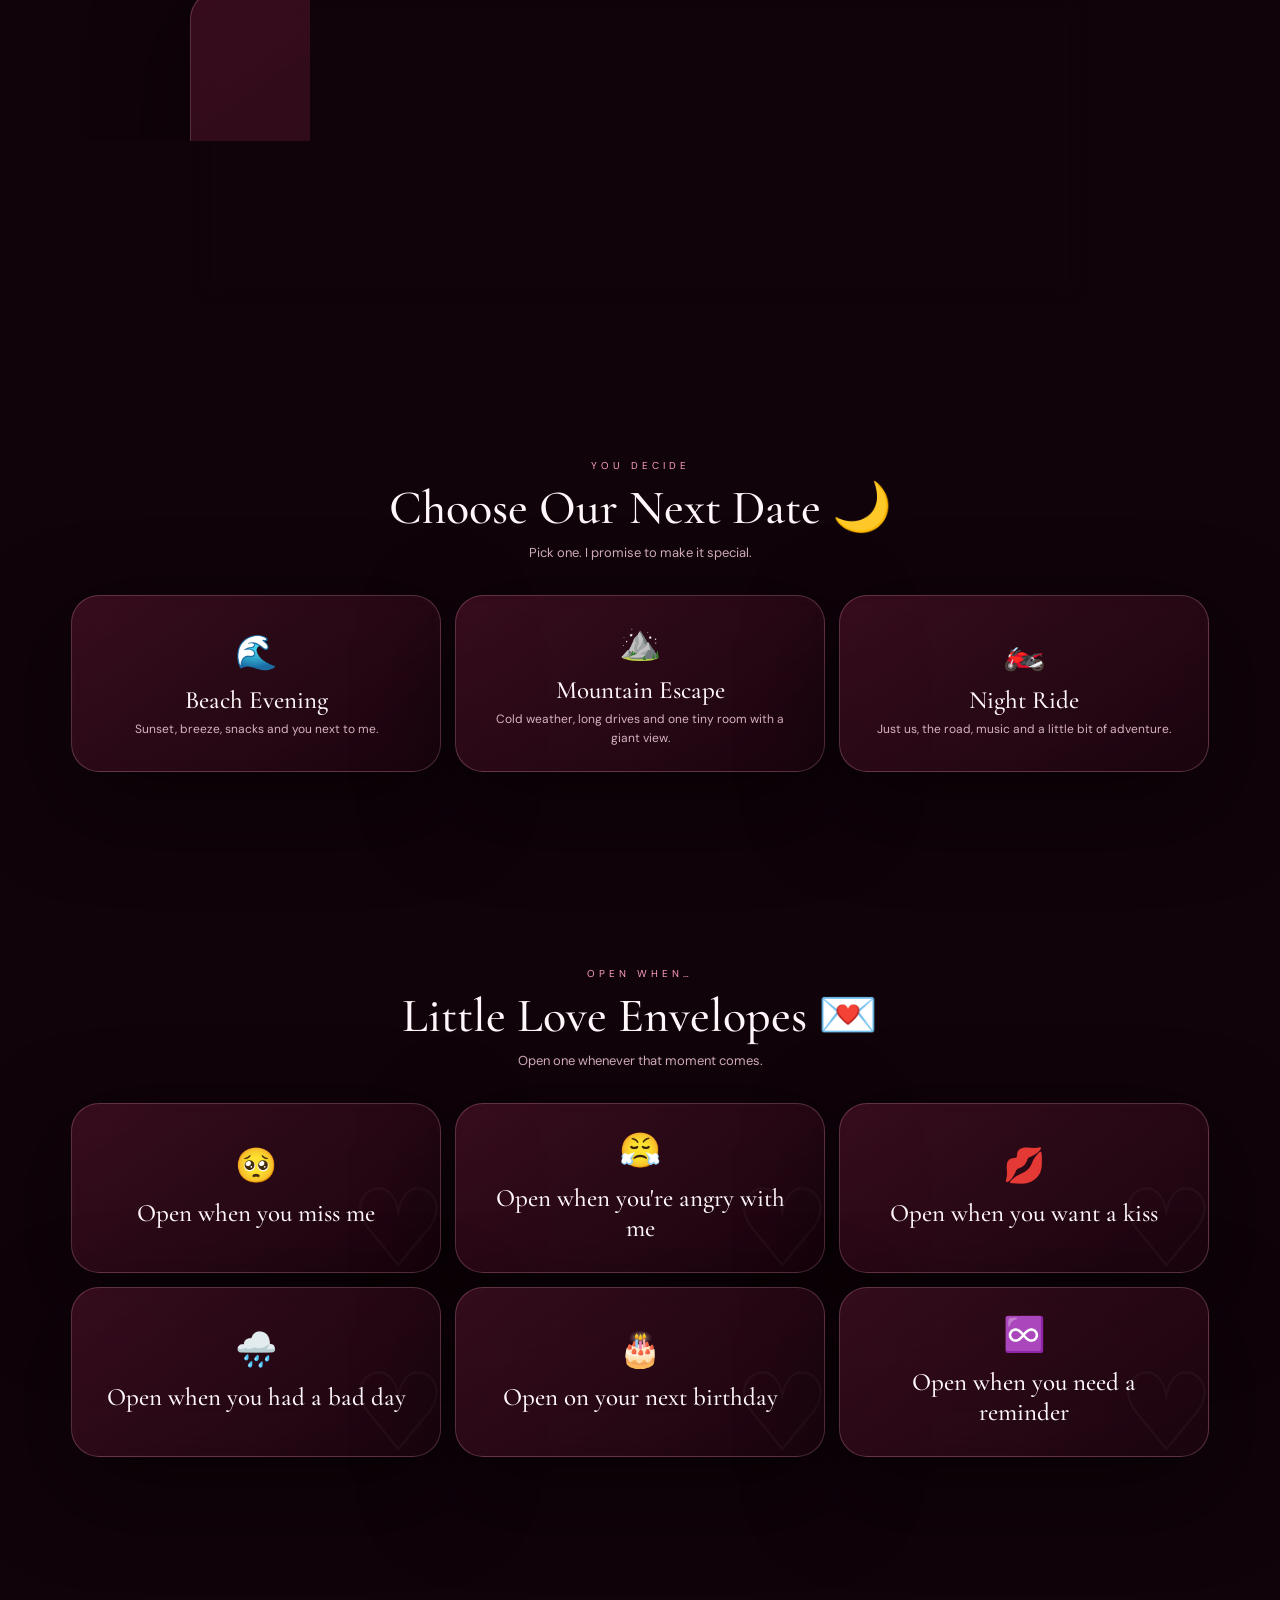
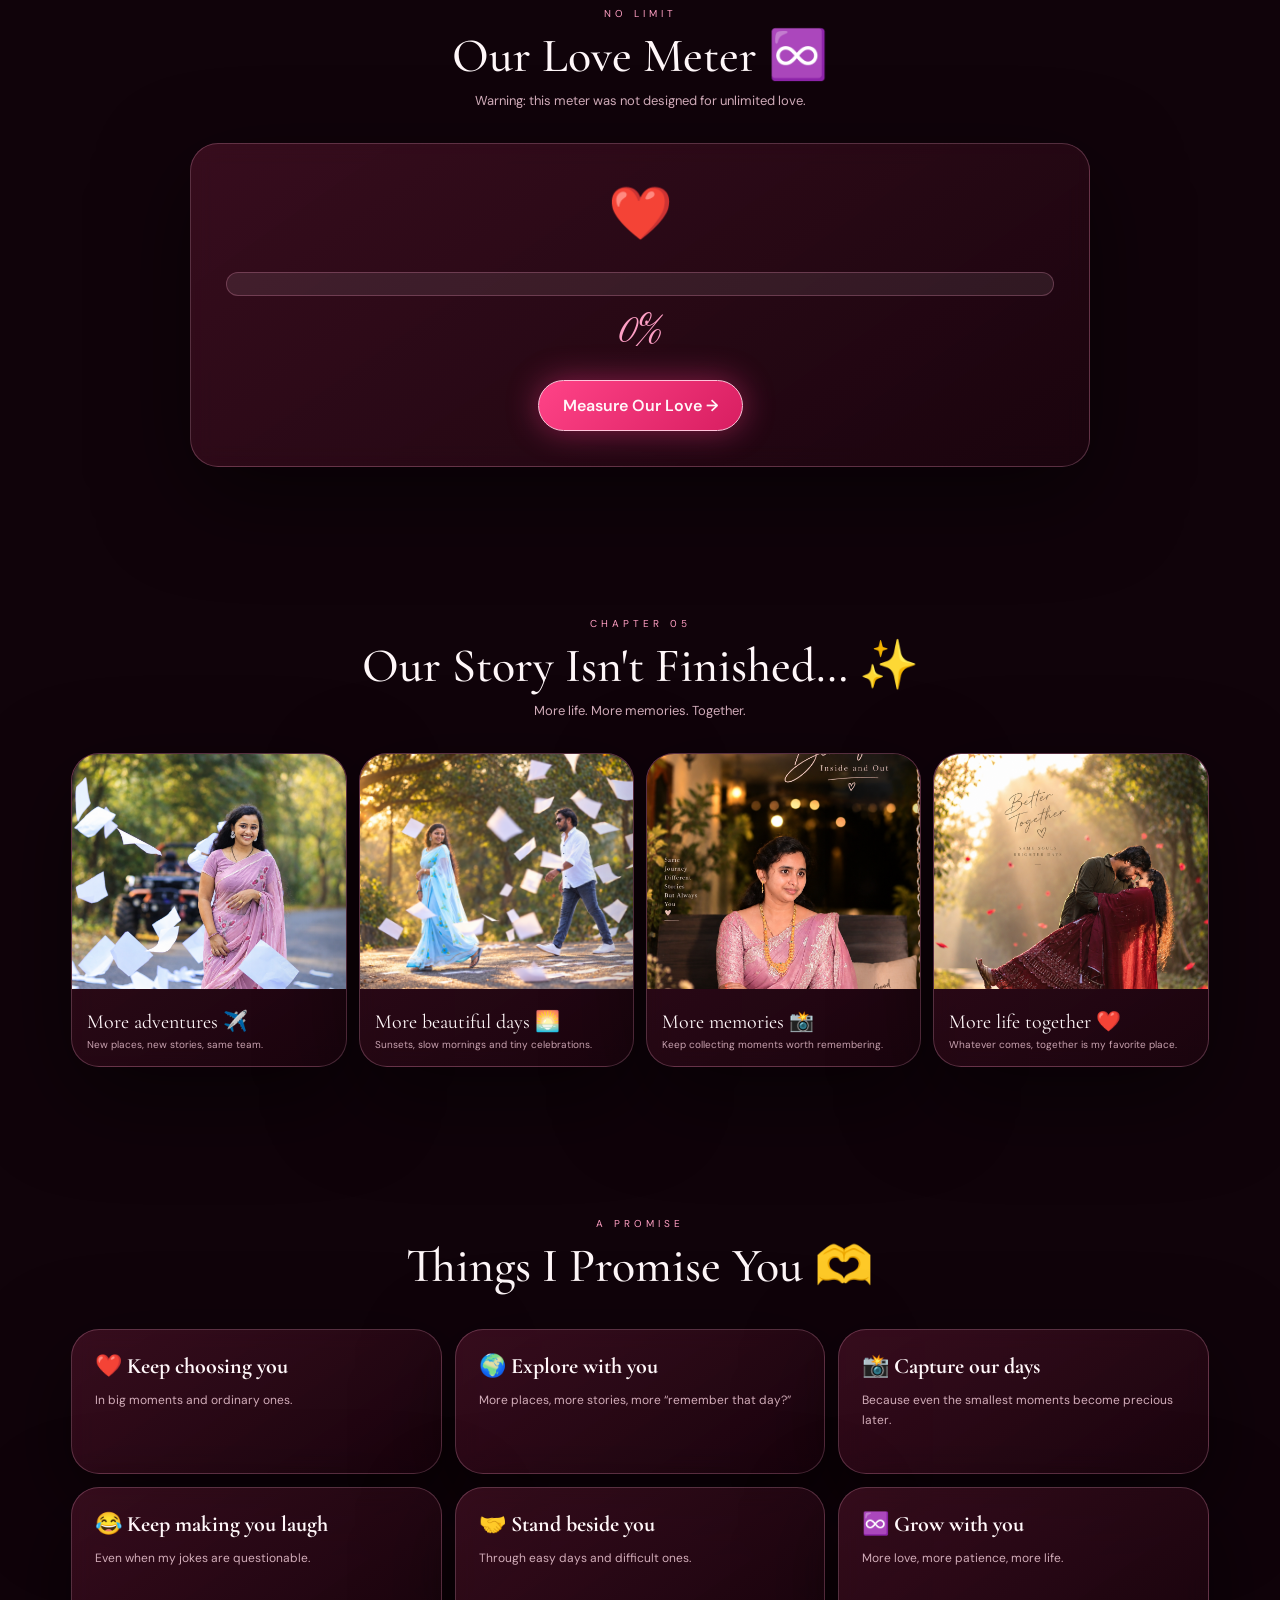
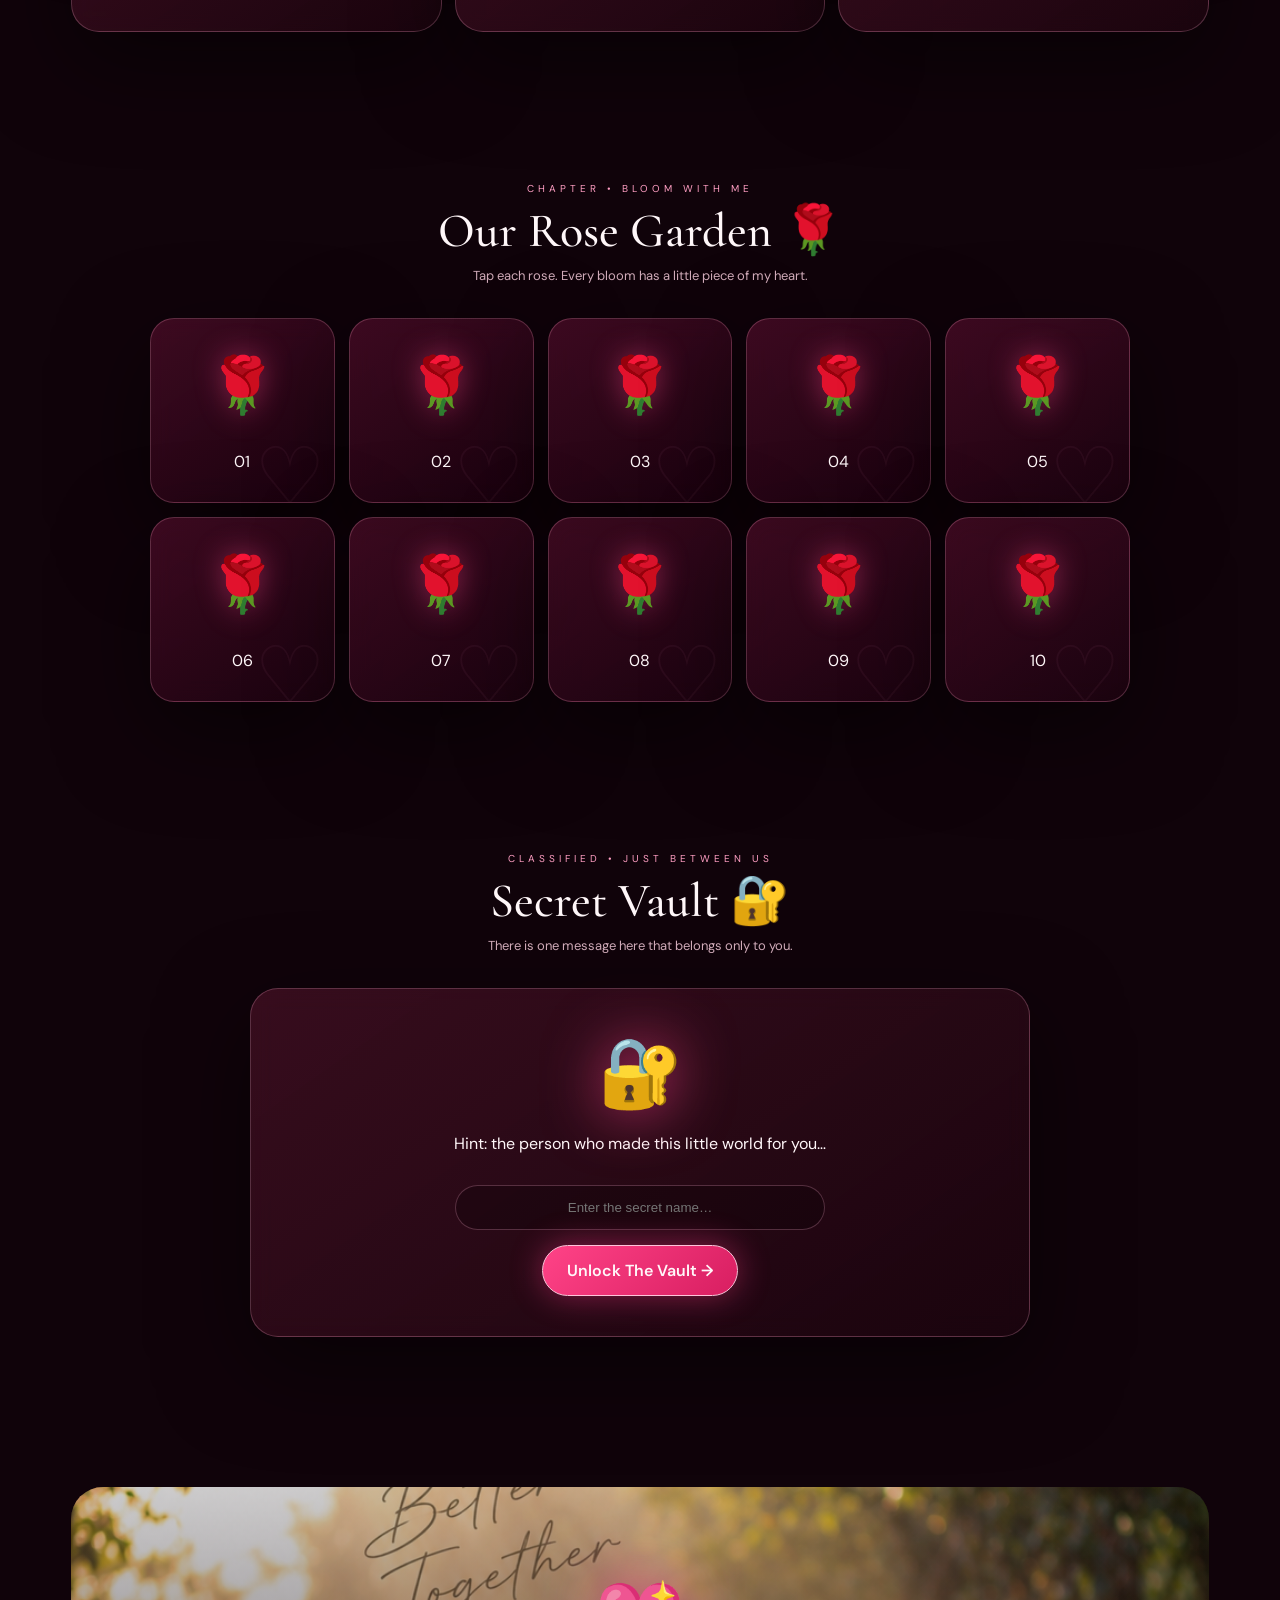
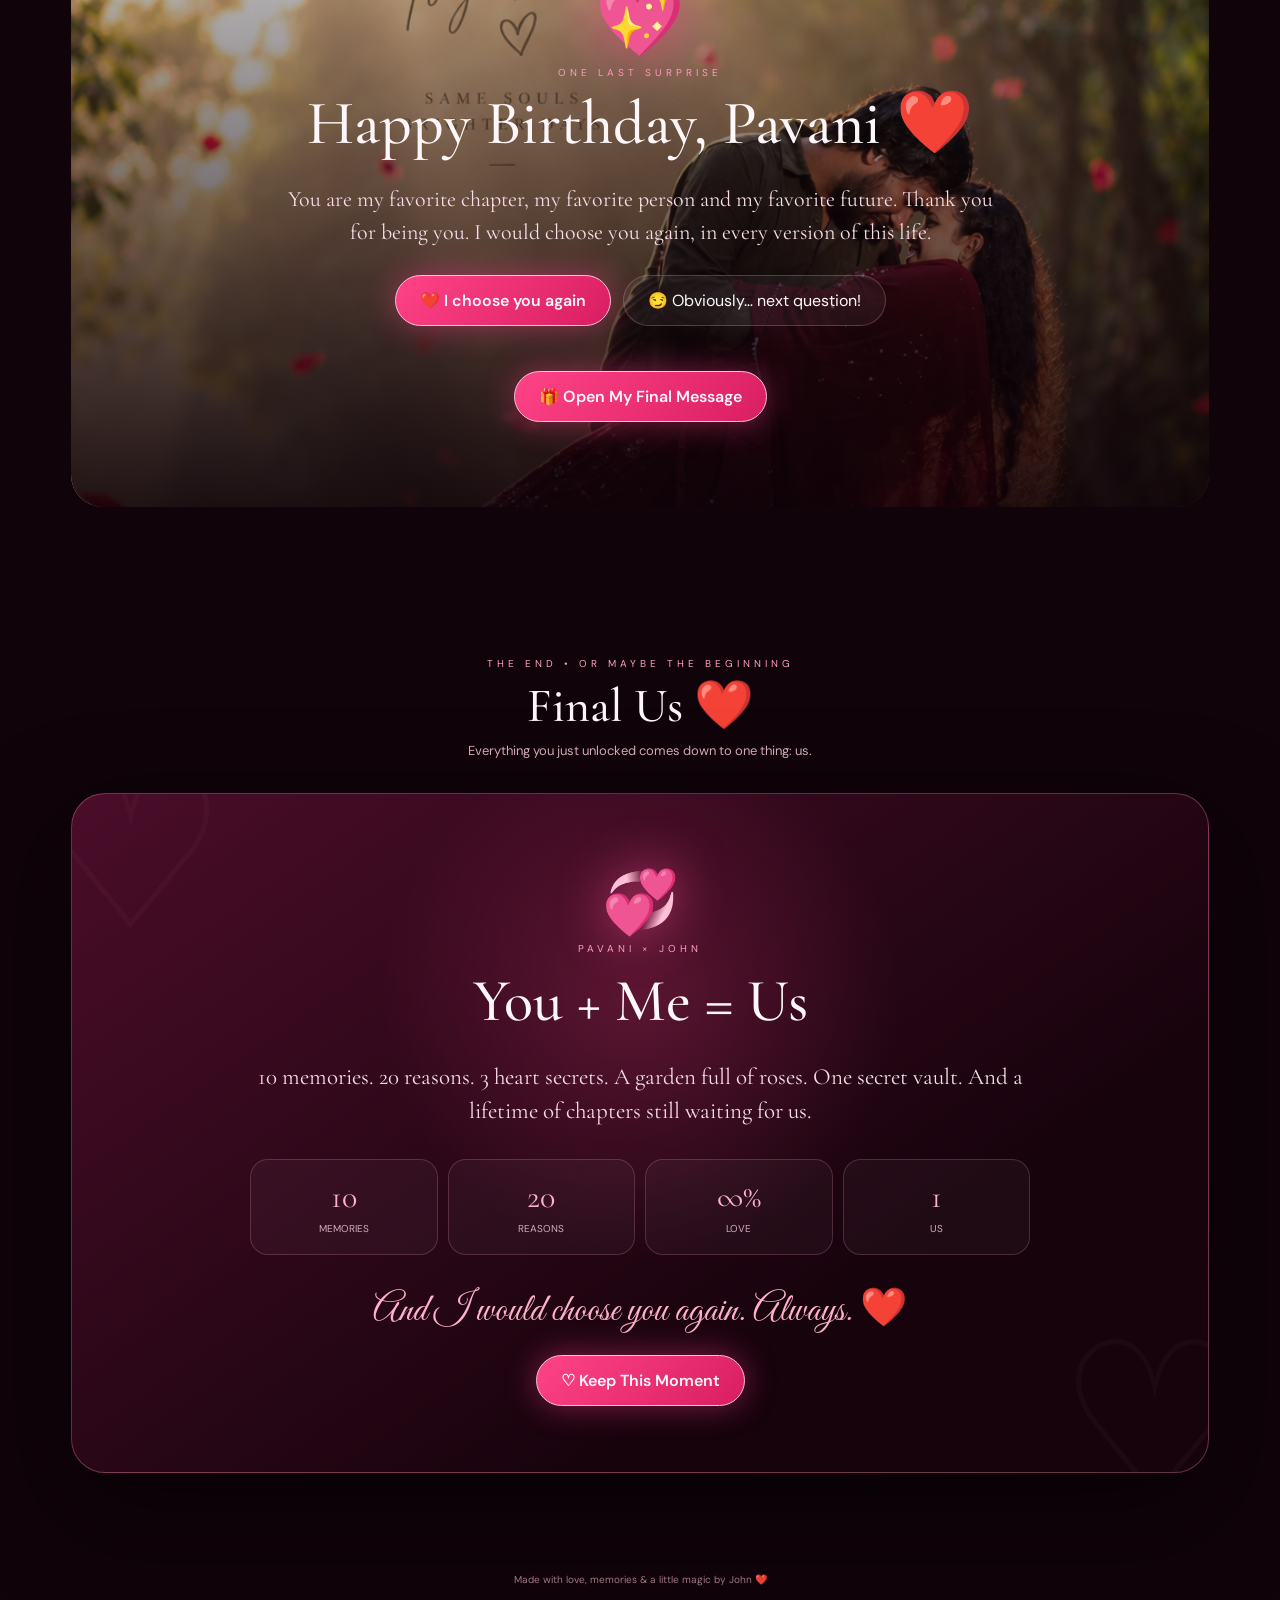
==== commit e8029558: "Fix Enter My Heart interaction" ====
--- a/index.html
+++ b/index.html
@@ -311,7 +311,7 @@
  renderCinema();
 }
 document.addEventListener('click',e=>{const box=document.getElementById('languageBox');if(box&&!box.contains(e.target))box.classList.remove('open')});
-function enterExperience(){document.getElementById('intro').classList.add('hide');setTimeout(()=>document.getElementById('home').scrollIntoView({behavior:'smooth'}),350);toggleSong();}
+function enterExperience(){const intro=document.getElementById('intro');if(intro)intro.classList.add('hide');const home=document.getElementById('home');if(home)setTimeout(()=>home.scrollIntoView({behavior:'smooth',block:'start'}),150);try{playSelectedSong();}catch(e){console.warn('Music could not start:',e);}}
 function classifySlide(img,slide){
   if(!img.naturalWidth||!img.naturalHeight)return;
   const ratio=img.naturalWidth/img.naturalHeight;
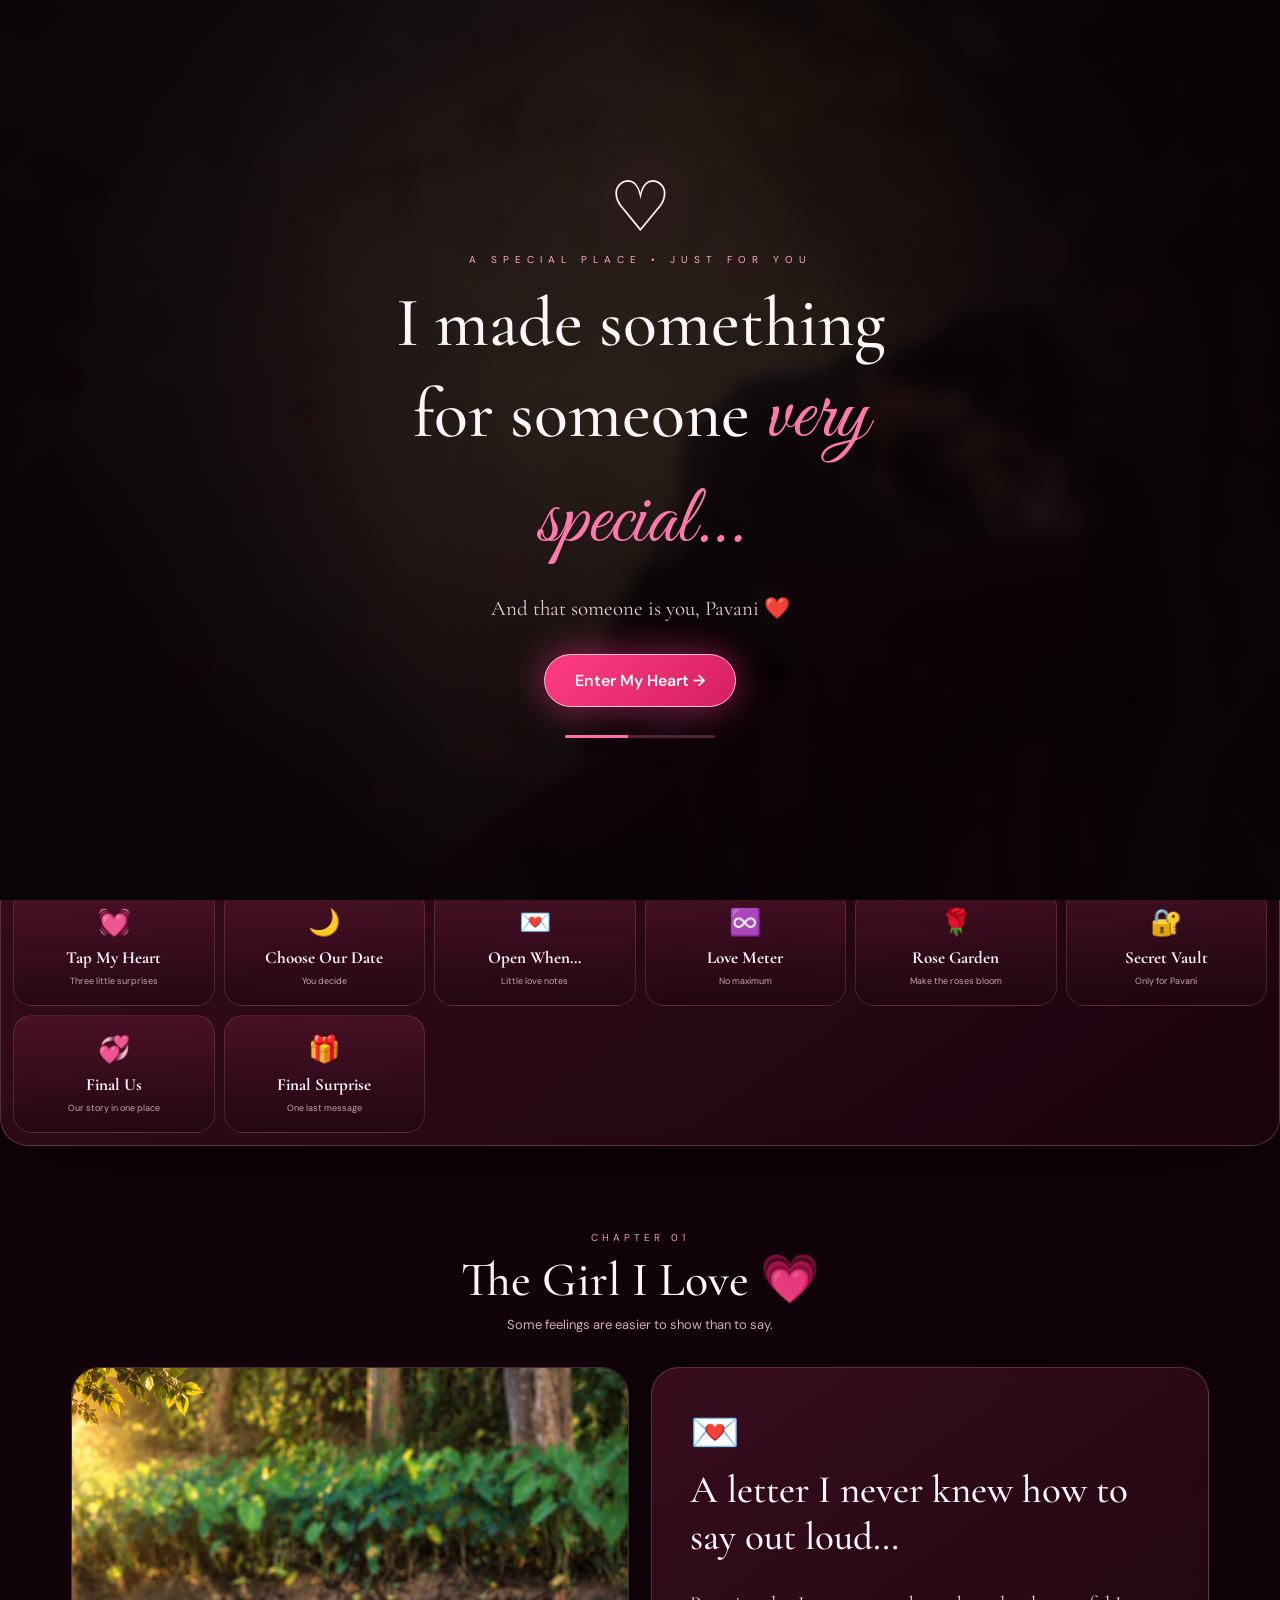
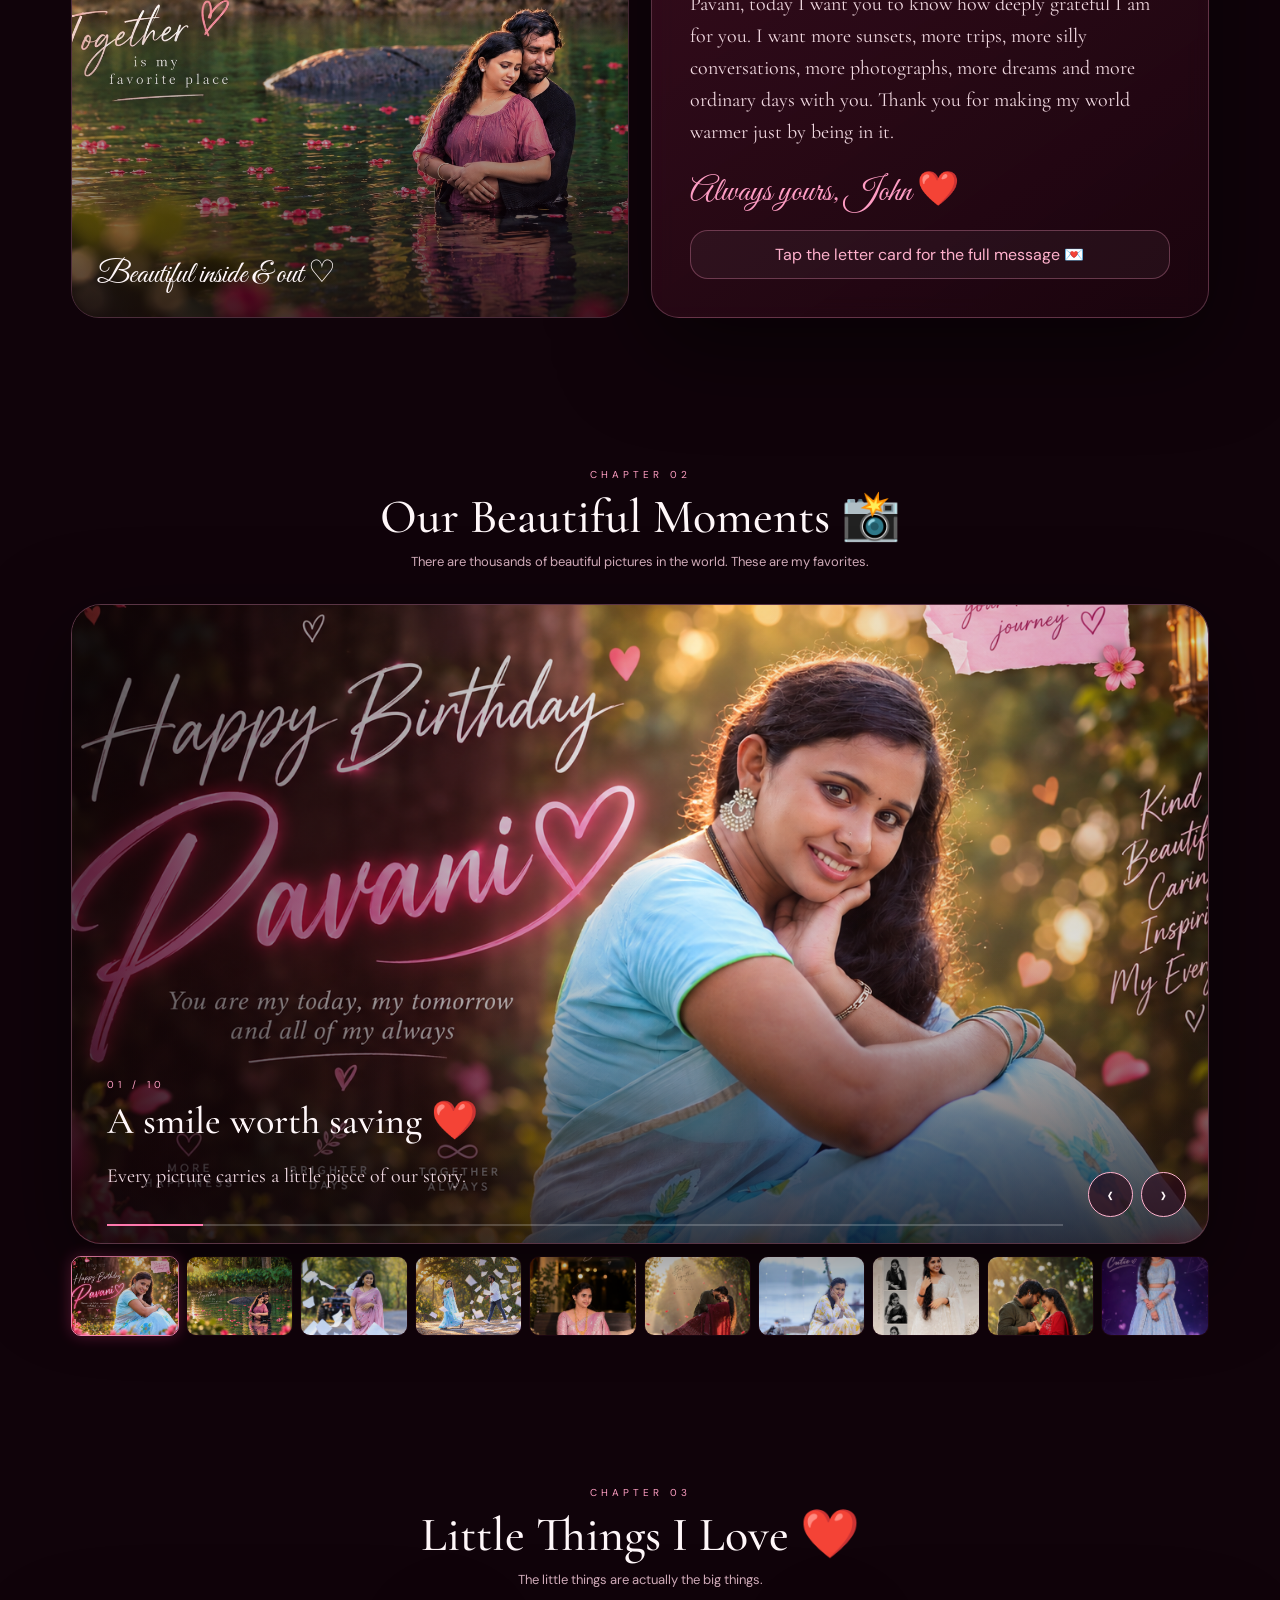
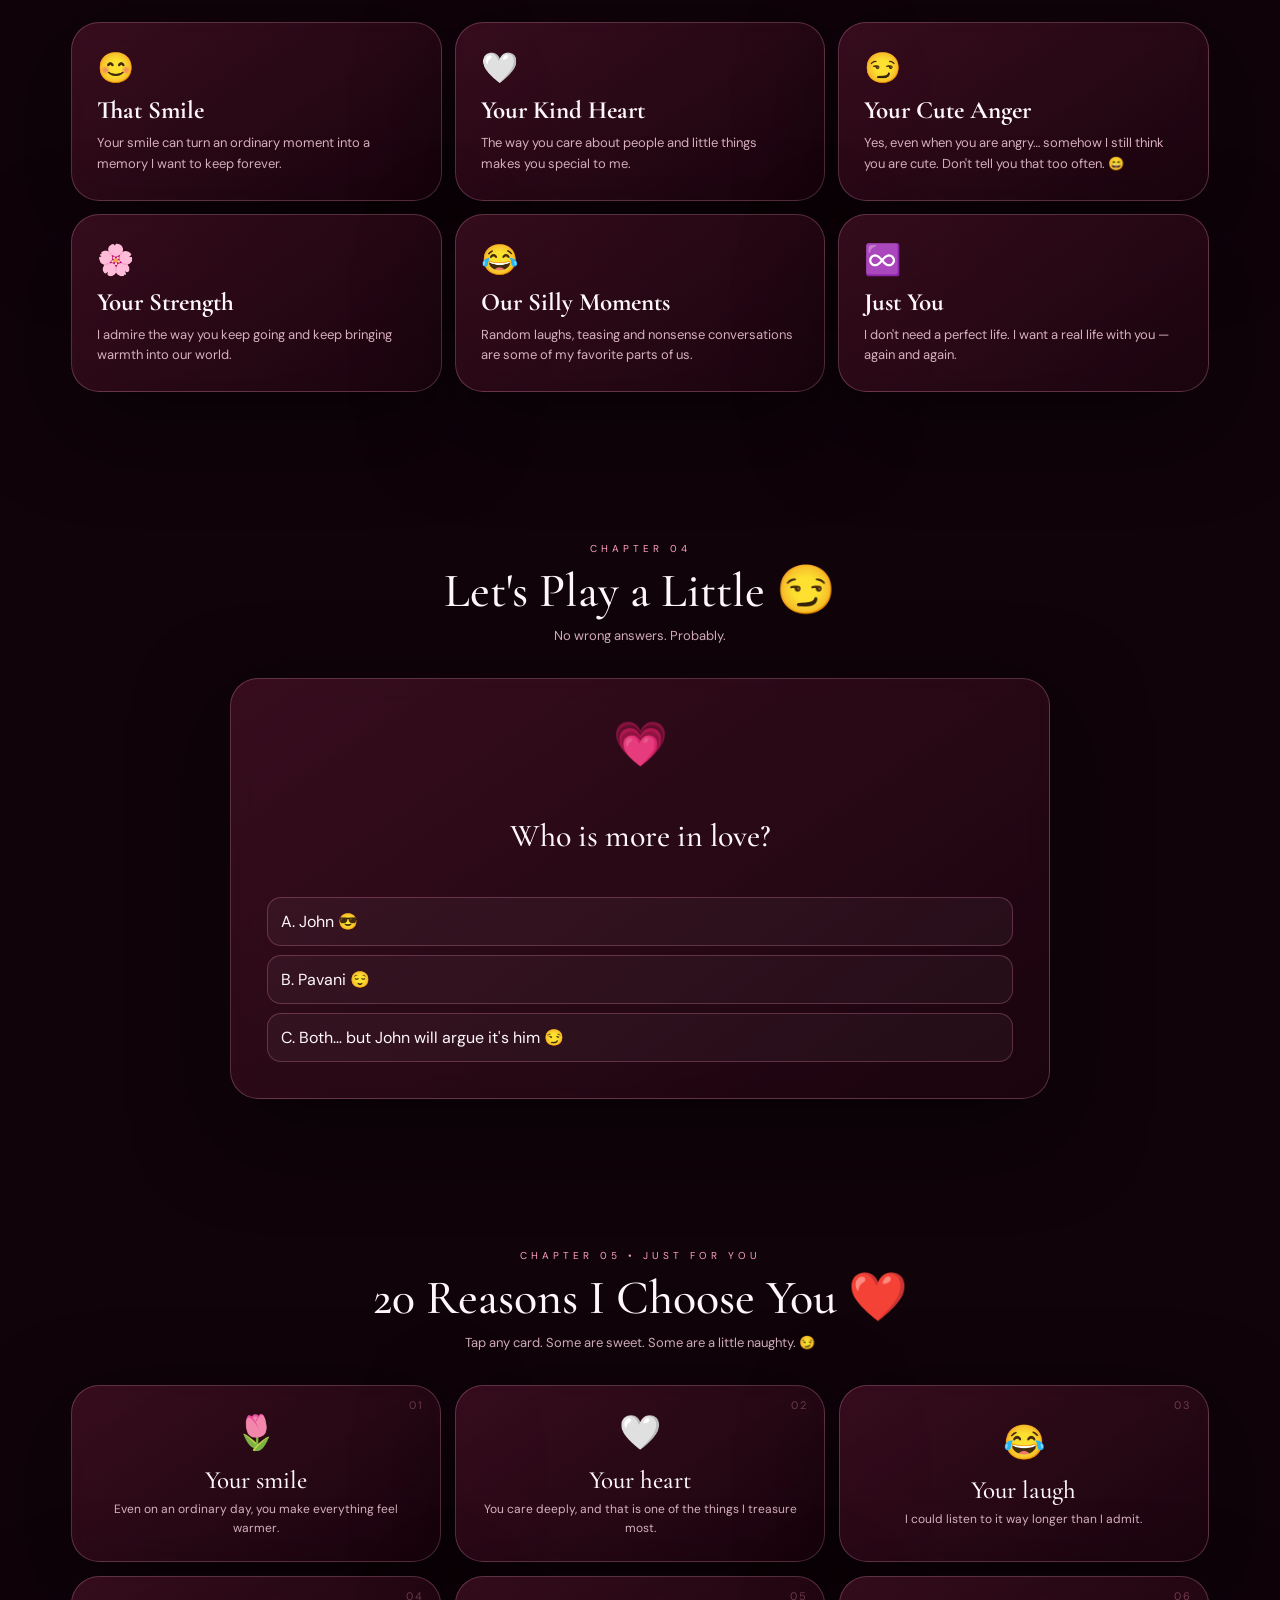
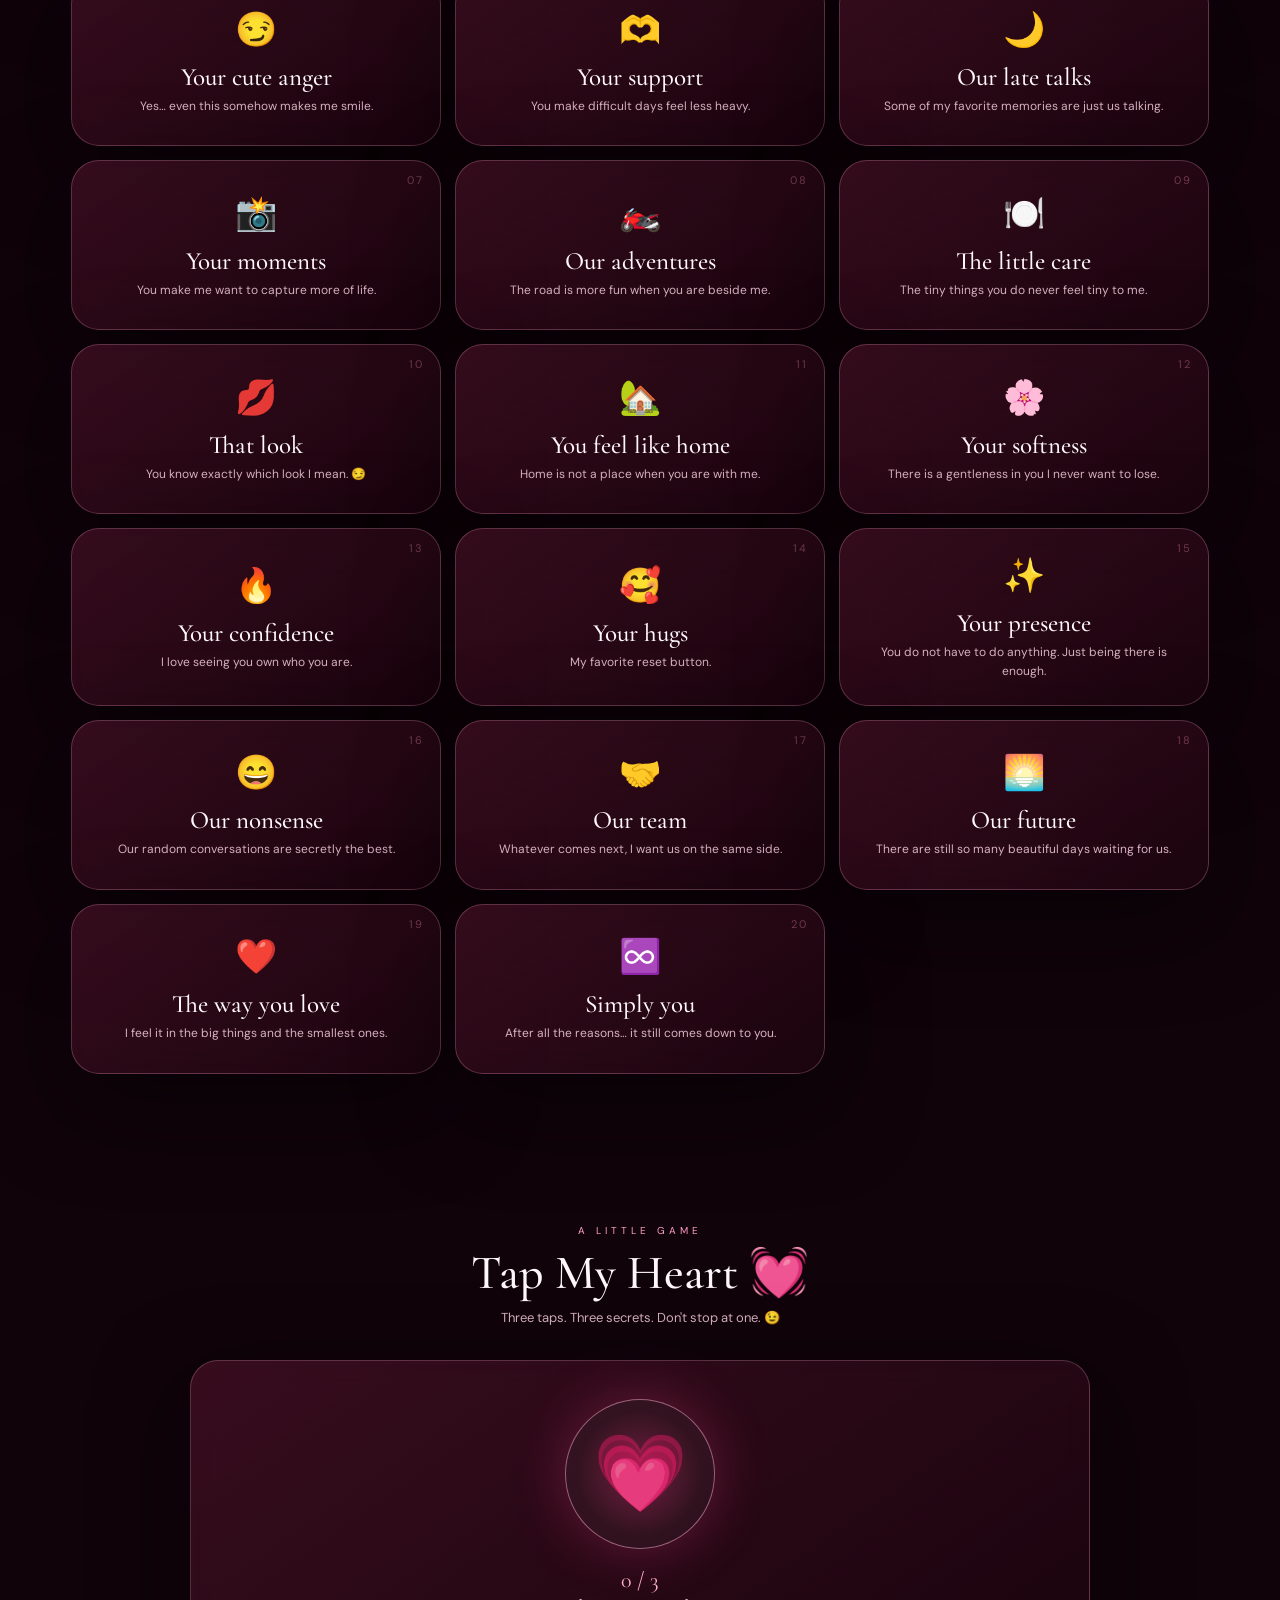
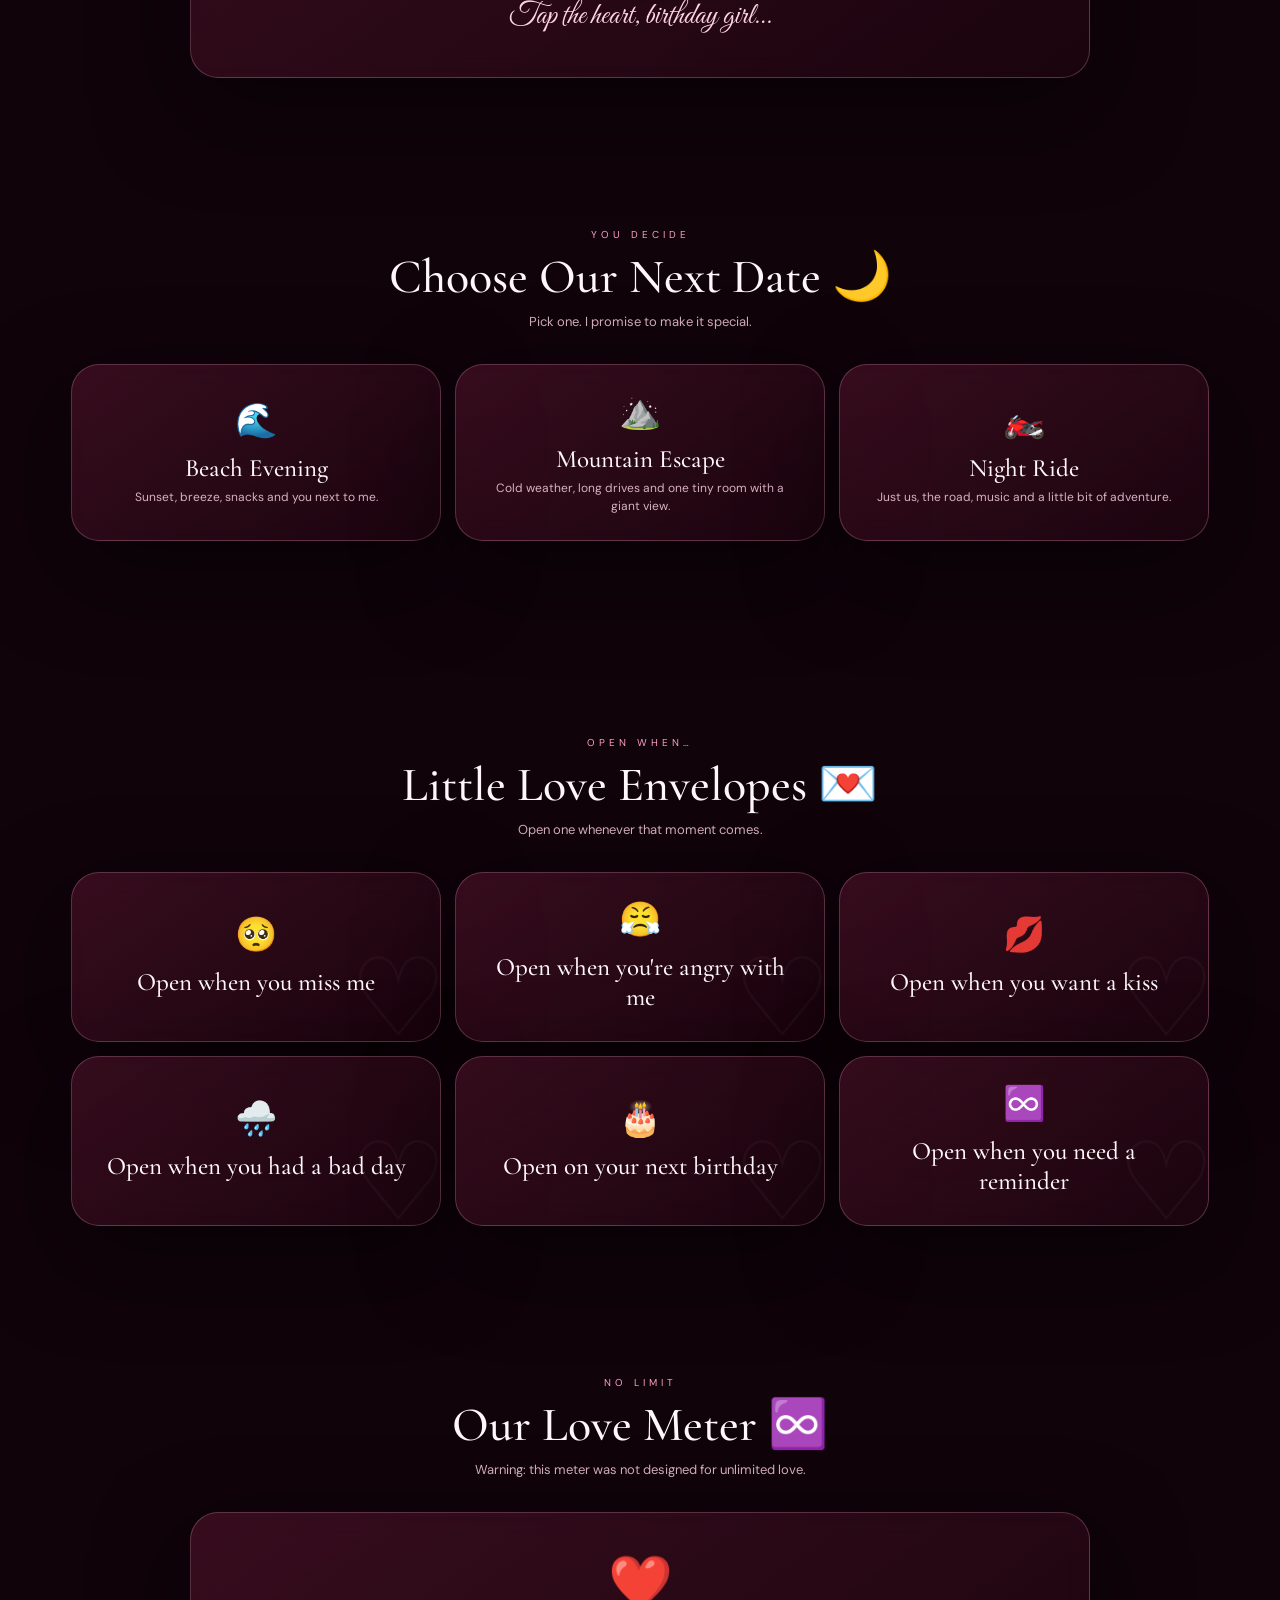
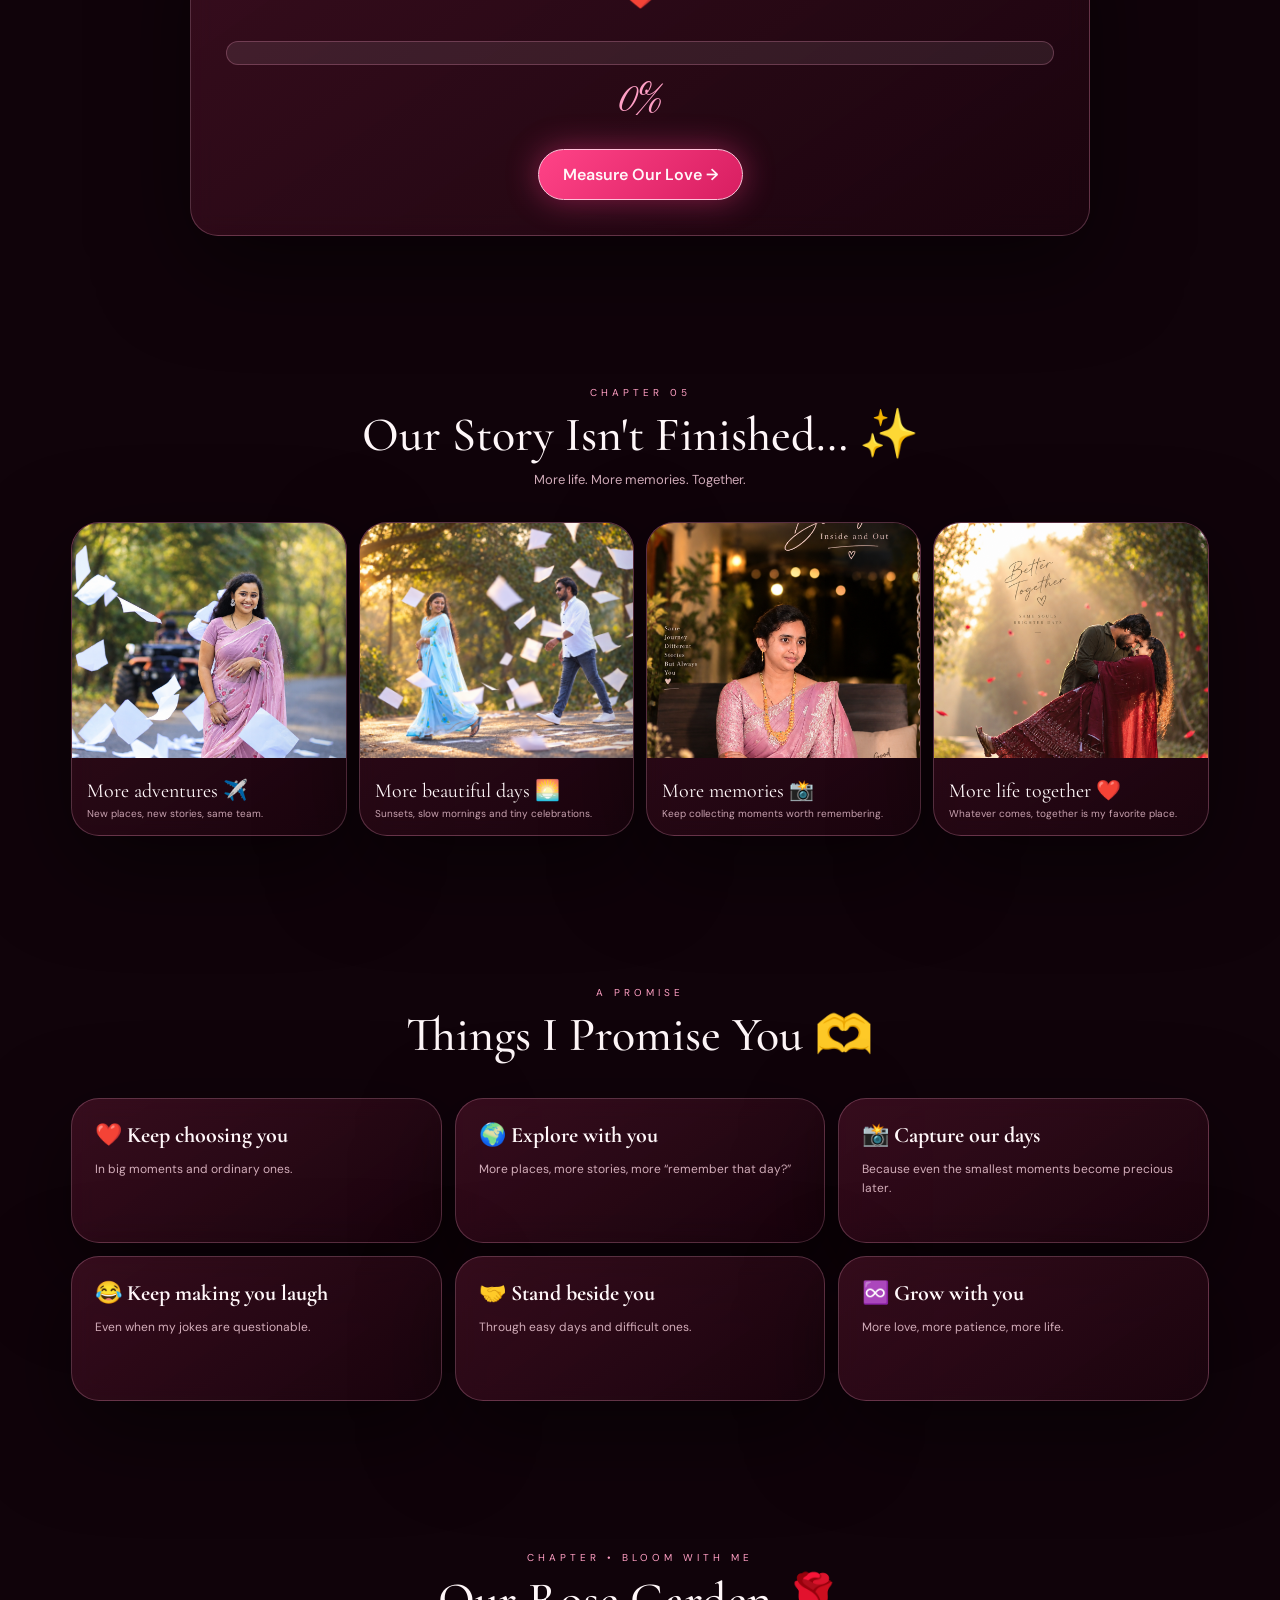
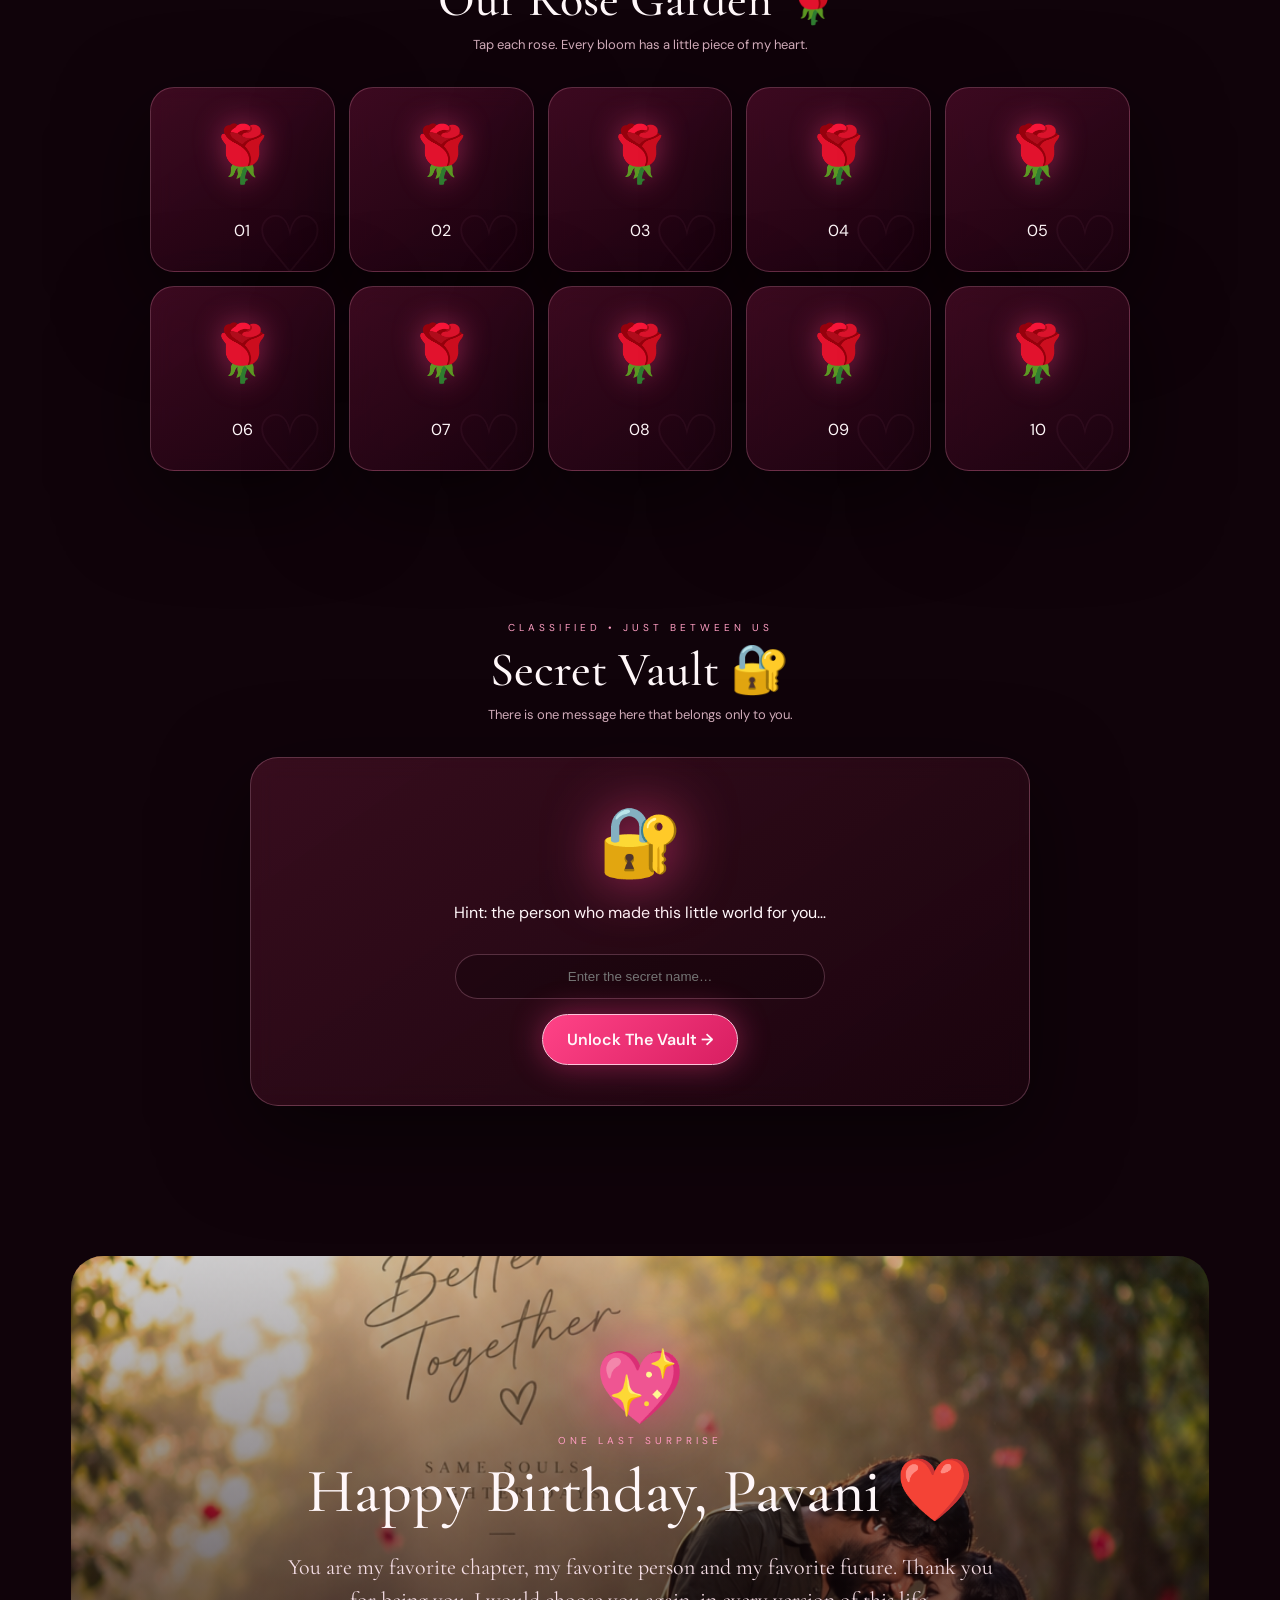
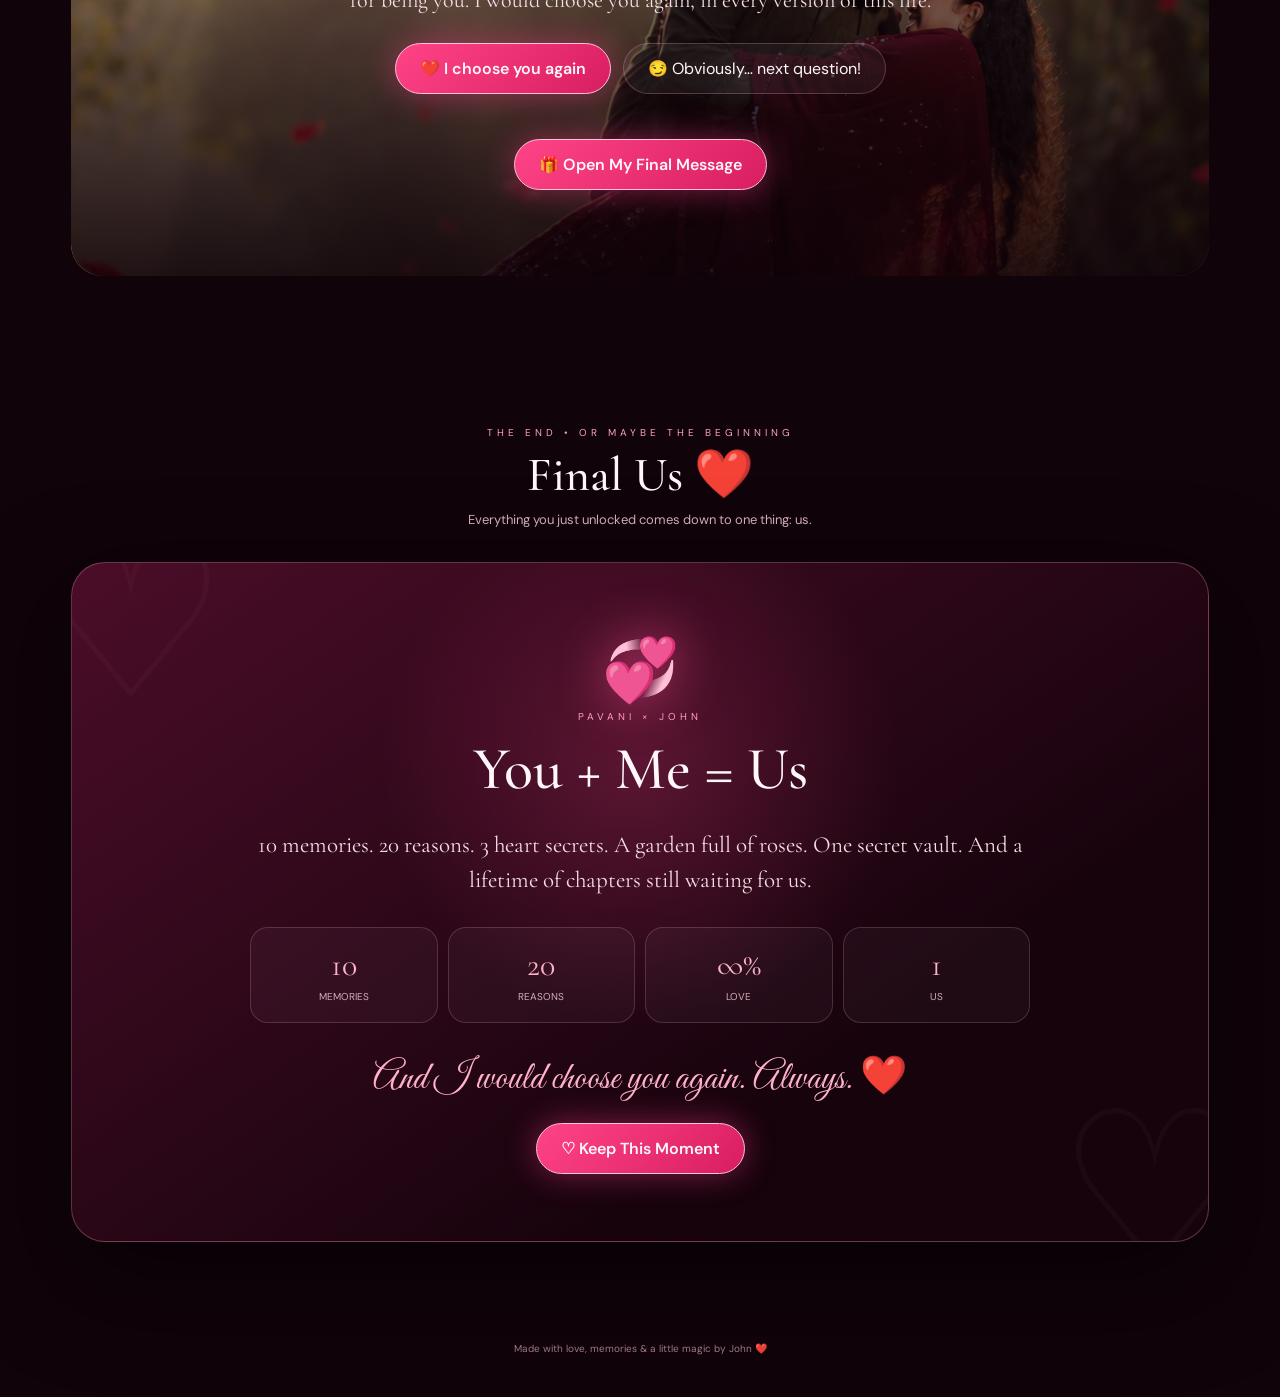
==== commit cb6b8fbe: "Fix JavaScript syntax preventing Enter My Heart" ====
--- a/index.html
+++ b/index.html
@@ -343,7 +343,9 @@
 function closeModal(){document.getElementById('modal').classList.remove('show')}
 document.querySelector('.letter').onclick=()=>openModal('letter');
 function quizAnswer(){document.getElementById('quizResult').style.display='block';burst();}
-function playFinalHit(){const a=document.getElementById('finalHitSfx');if(!a)return;a.currentTime=0;a.volume=.58;const p=a.play();if(p&&p.catch)p.catch(()=>{});}\nfunction playSfx(id,volume=.55){const a=document.getElementById(id);if(!a)return;a.currentTime=0;a.volume=volume;const p=a.play();if(p&&p.catch)p.catch(()=>{});}\nfunction bloomRose(el){el.classList.toggle('open');if(el.classList.contains('open'))playSfx('roseSfx',.45);burst();if(document.querySelectorAll('.rose-bloom.open').length===10){setTimeout(()=>burst(),250)}}
+function playFinalHit(){const a=document.getElementById('finalHitSfx');if(!a)return;a.currentTime=0;a.volume=.58;const p=a.play();if(p&&p.catch)p.catch(()=>{});}
+function playSfx(id,volume=.55){const a=document.getElementById(id);if(!a)return;a.currentTime=0;a.volume=volume;const p=a.play();if(p&&p.catch)p.catch(()=>{});}
+function bloomRose(el){el.classList.toggle('open');if(el.classList.contains('open'))playSfx('roseSfx',.45);burst();if(document.querySelectorAll('.rose-bloom.open').length===10){setTimeout(()=>burst(),250)}}
 function unlockSecret(){const v=document.getElementById('secretInput').value.trim().toLowerCase();if(v==='john'||v==='జాన్'){document.getElementById('secretMsg').classList.add('show');playSfx('unlockSfx',.5);burst()}else{document.getElementById('secretInput').animate([{transform:'translateX(-5px)'},{transform:'translateX(5px)'},{transform:'translateX(0)'}],{duration:300});}}
 let activeSong=1,songPlaying=false;
 function getSong(){return document.getElementById('song'+activeSong)}
